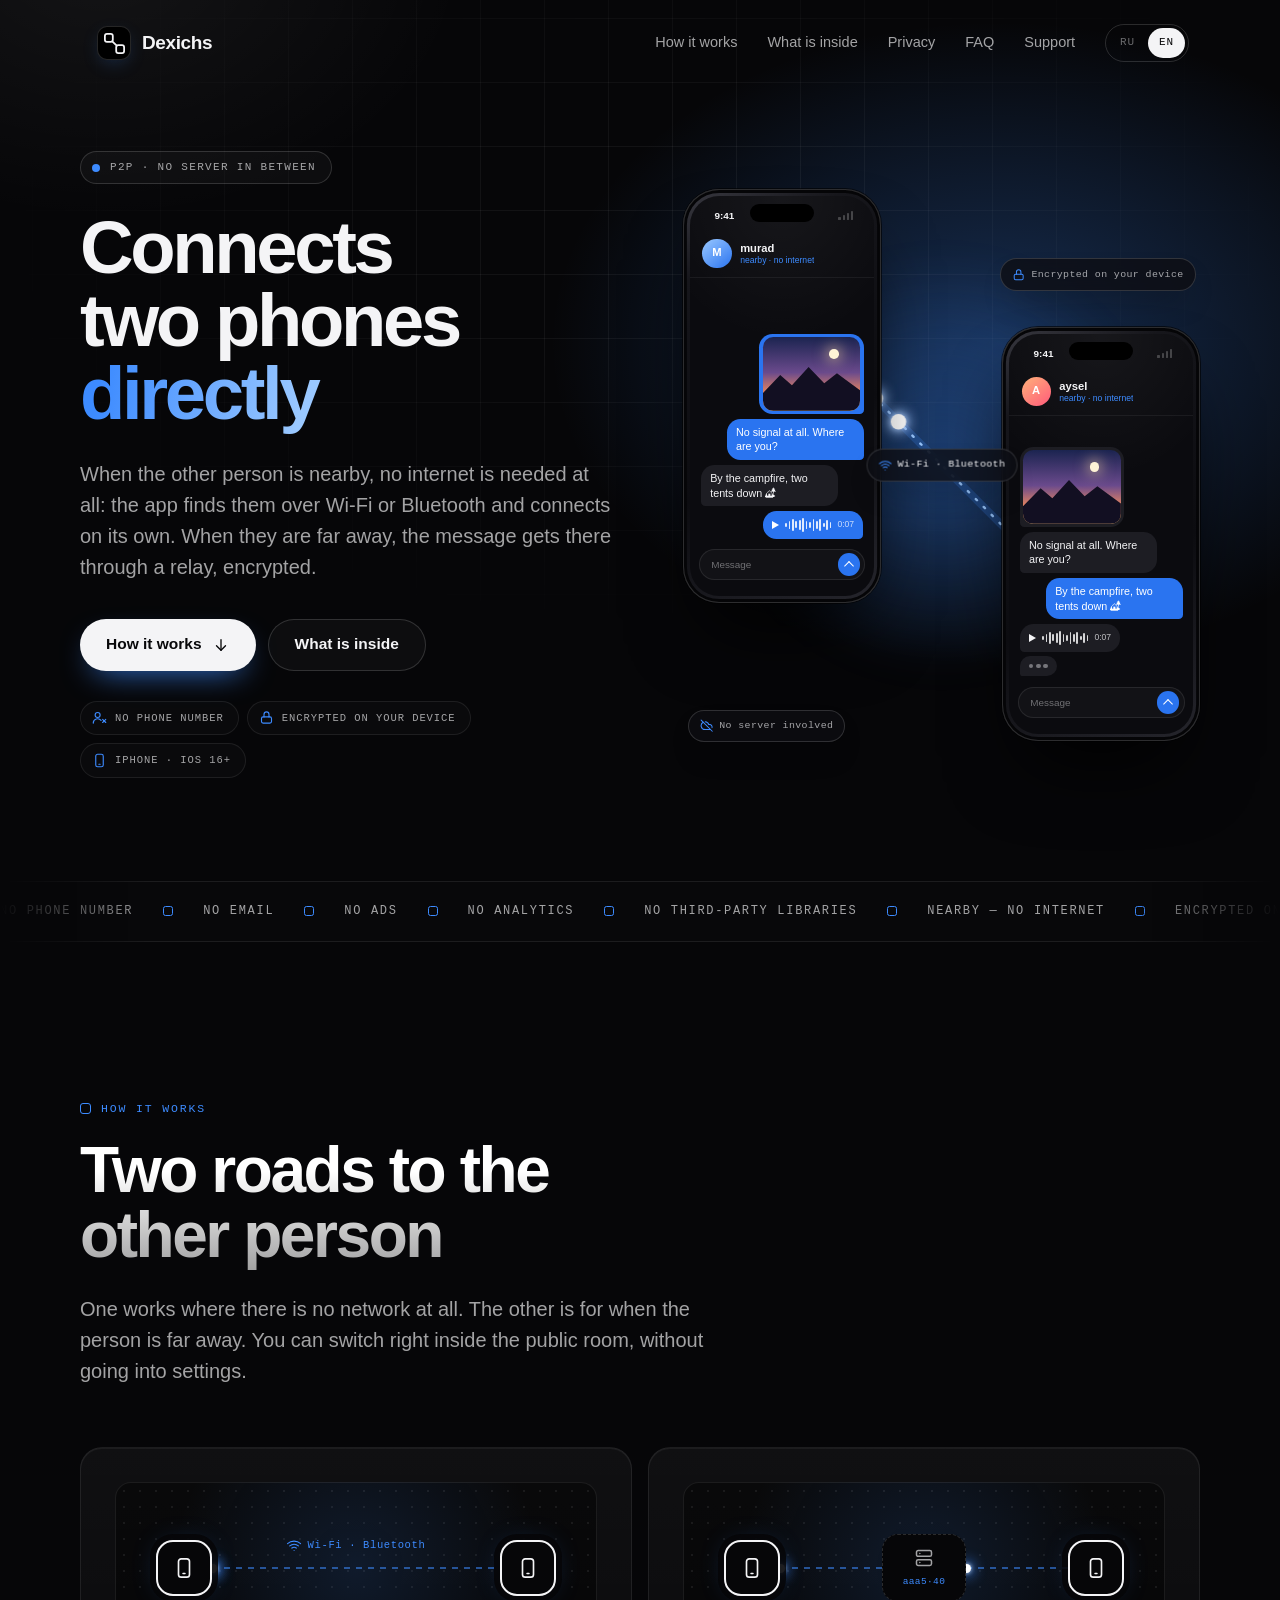
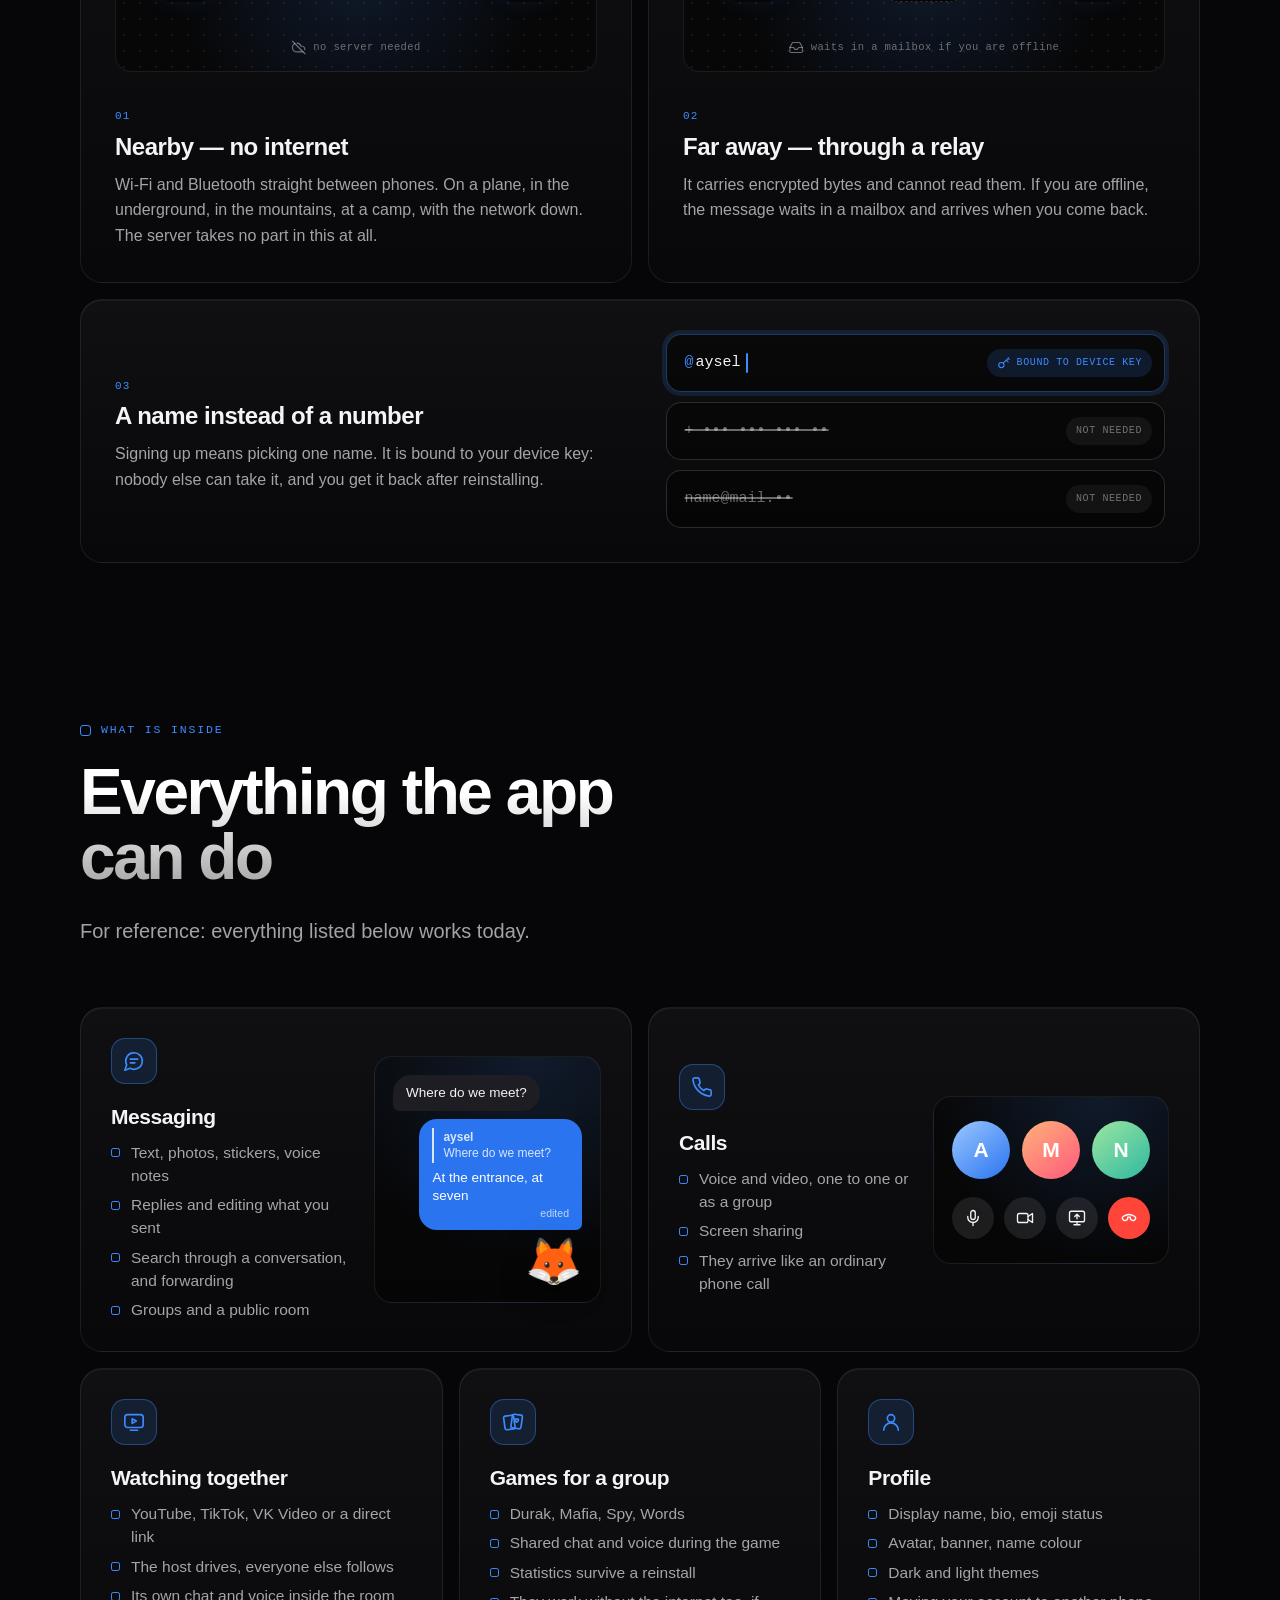
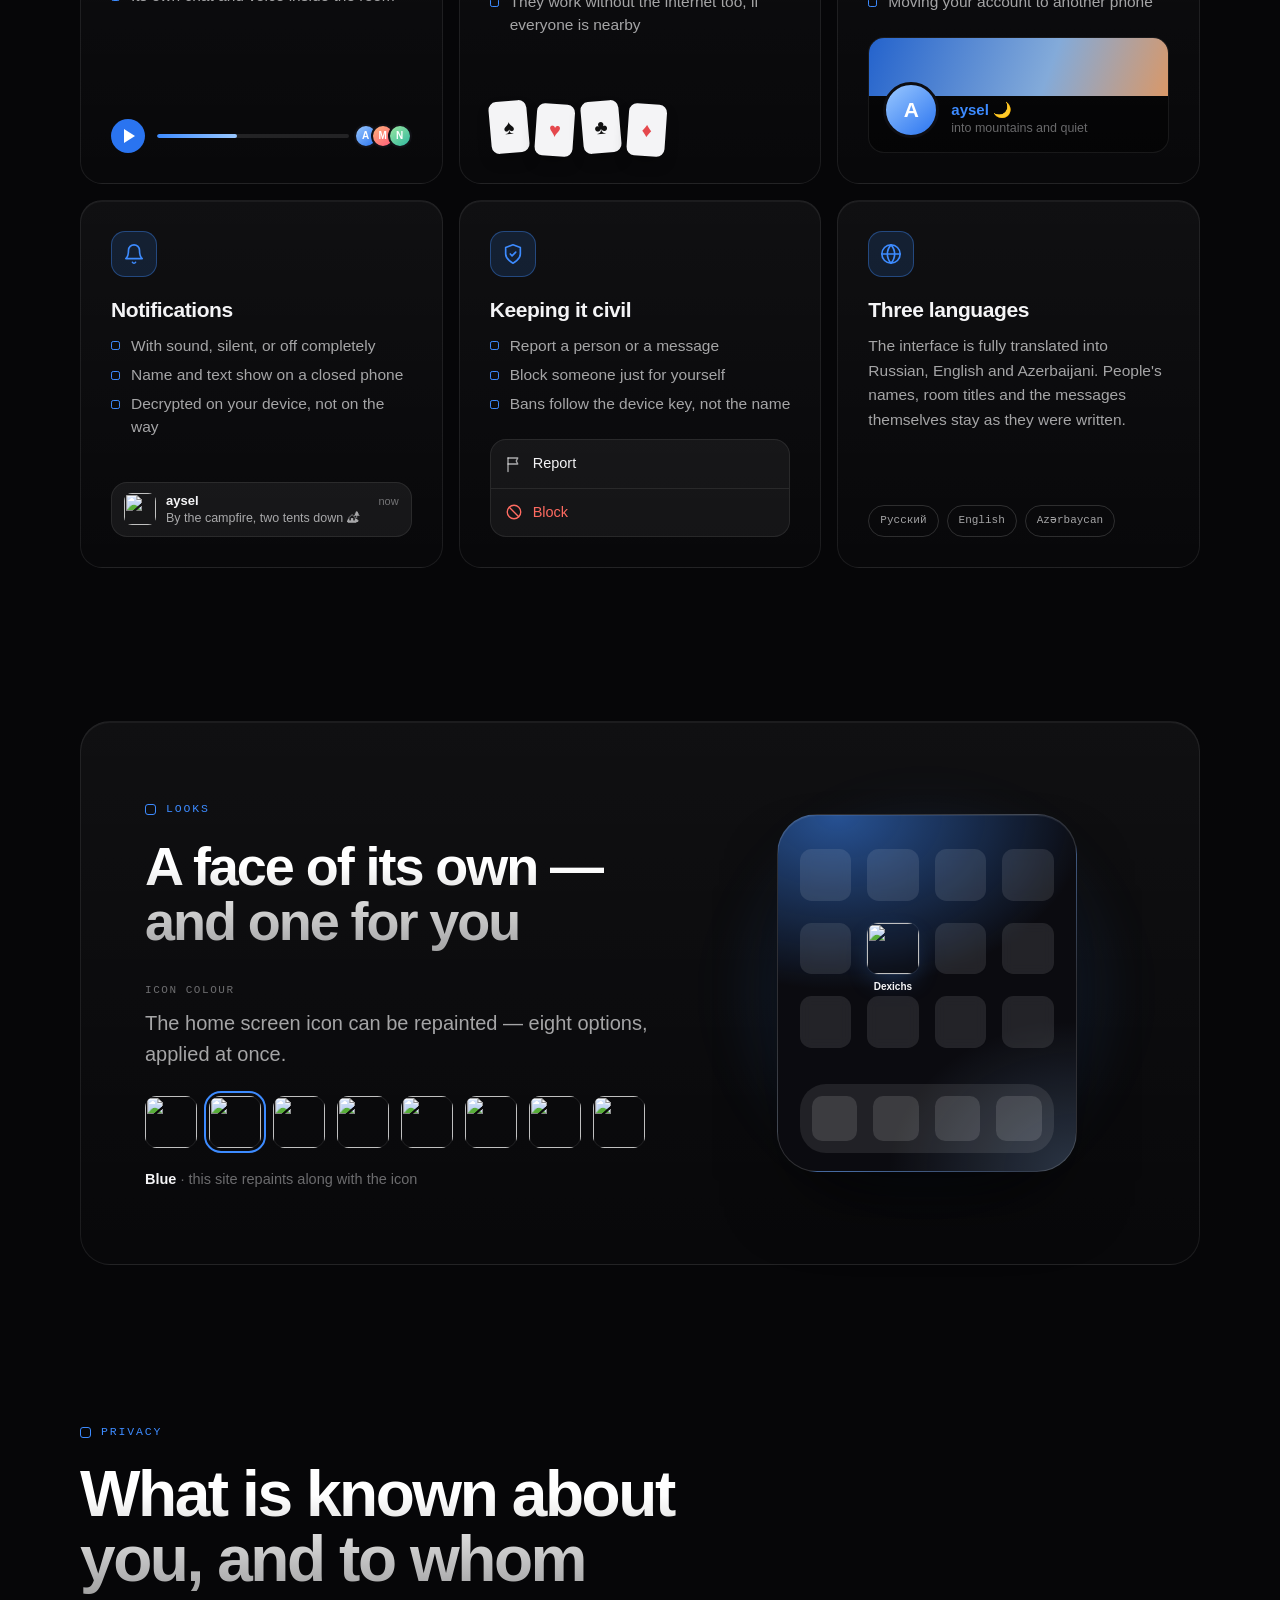
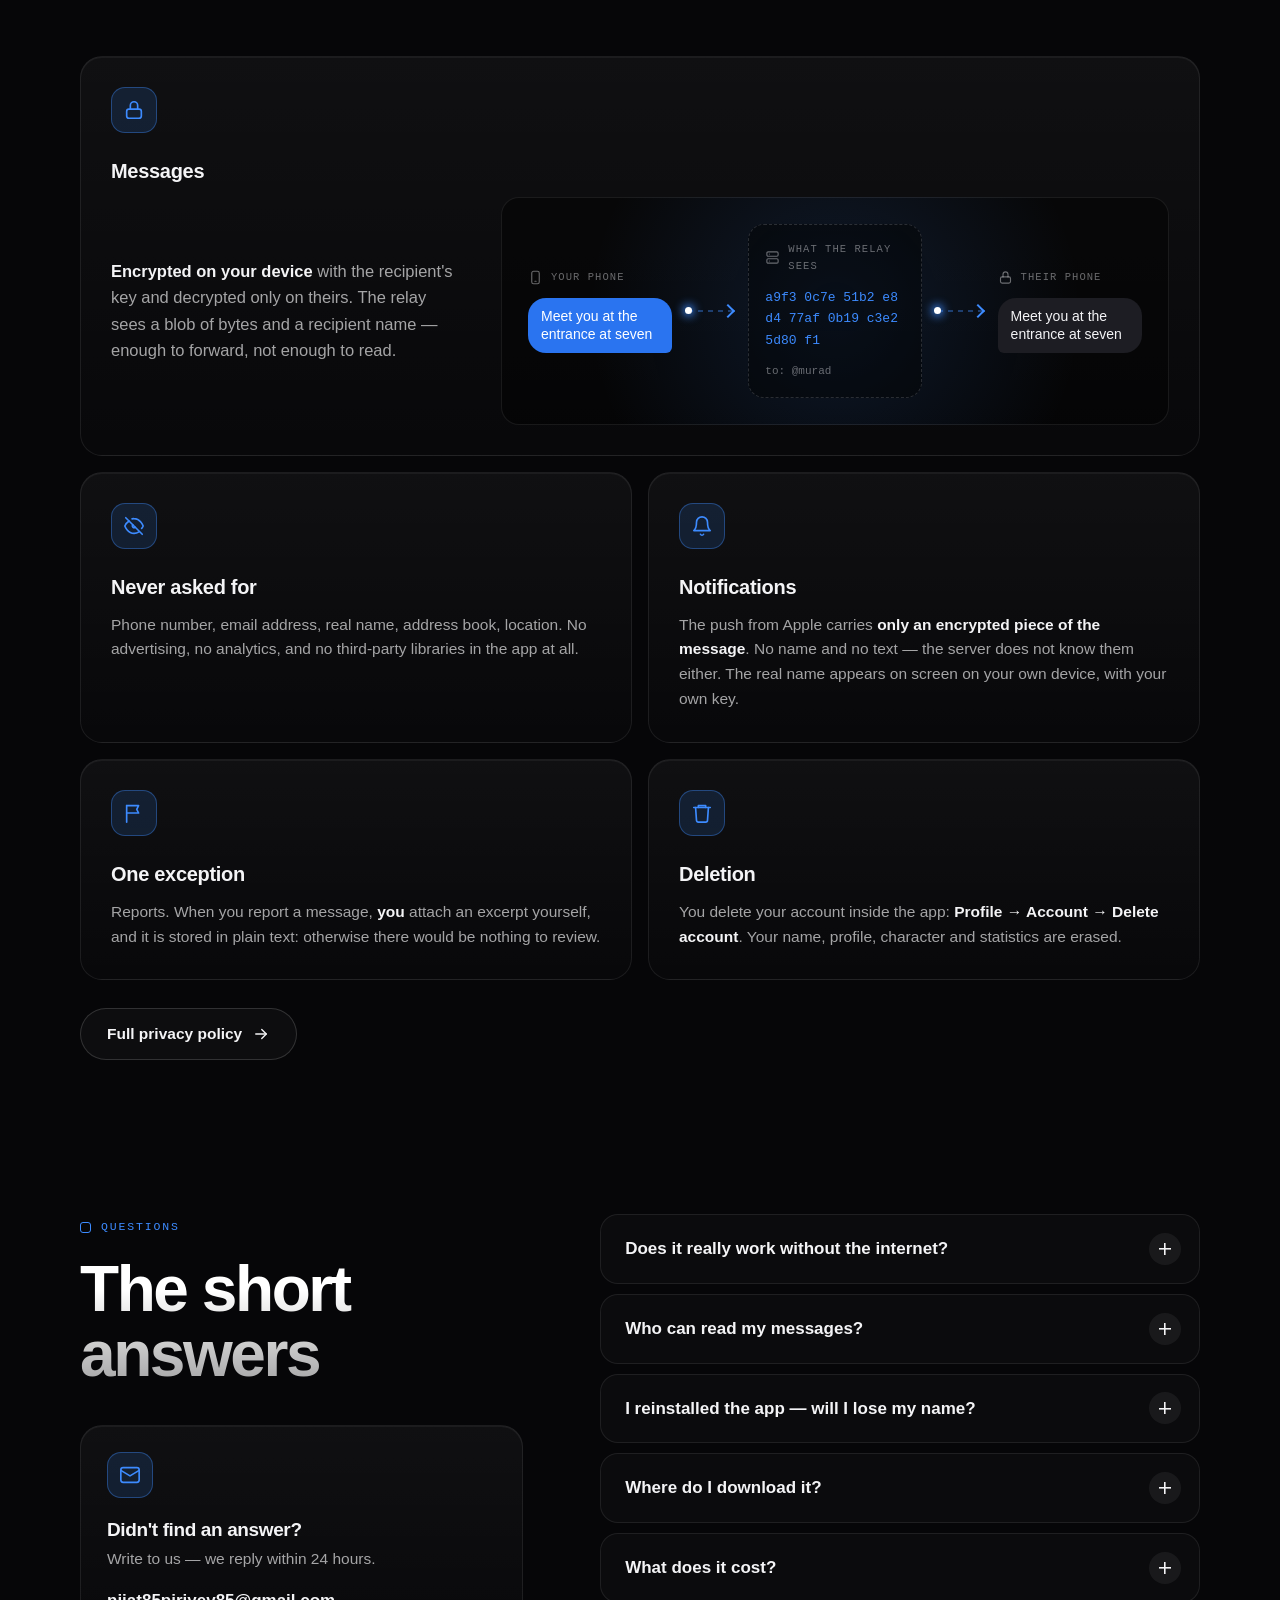
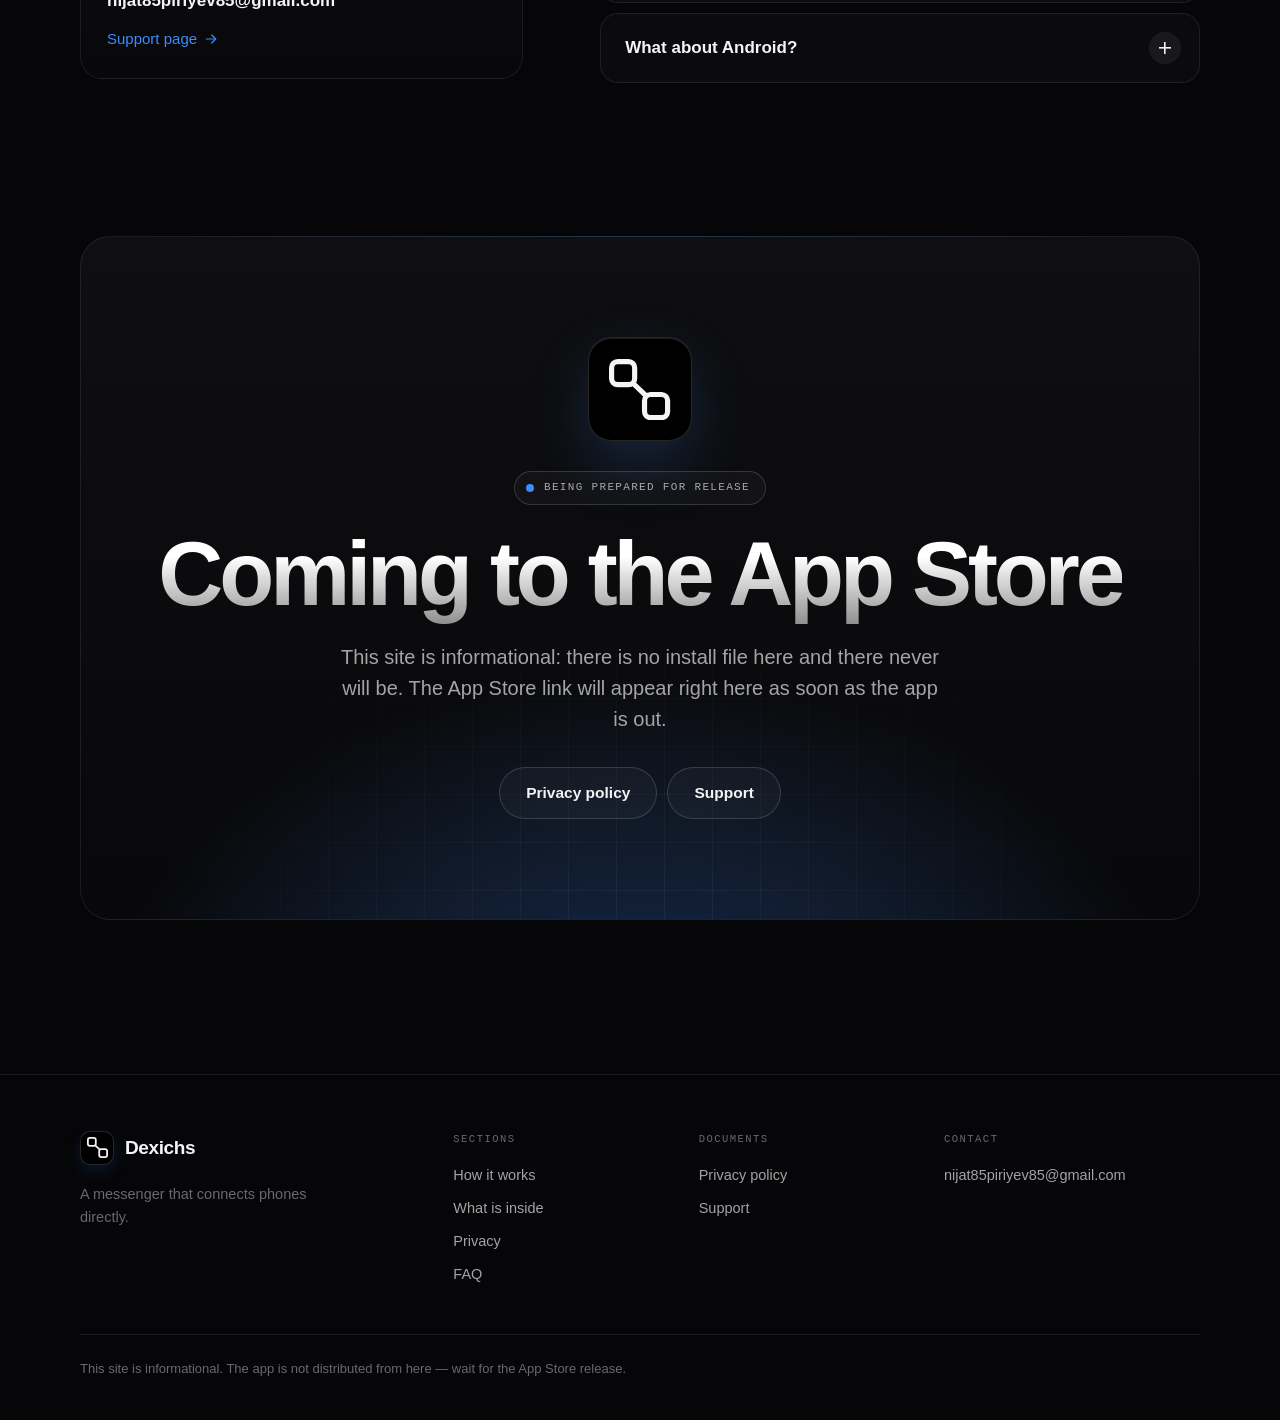
==== index.html @ 2e96bc51 "Новый дизайн сайта Главная собрана заново: сцена с двумя телефонами на прямой связи (стоят по той же" ====
<!DOCTYPE html>
<html lang="ru">
<head>
<meta charset="utf-8">
<meta name="viewport" content="width=device-width, initial-scale=1, viewport-fit=cover">
<title>Dexichs — мессенджер, который связывает телефоны напрямую</title>
<meta name="description" content="Dexichs находит собеседника рядом по Wi-Fi и Bluetooth и соединяется с ним без интернета. Переписка шифруется на устройстве. Ни номера телефона, ни почты.">
<meta name="theme-color" content="#060608">
<meta name="color-scheme" content="dark">
<meta name="google-site-verification" content="8EN-TZUp0n8-IN4tslo_CdfUFhrkejA2eB2_Vl_a-yc">

<link rel="canonical" href="https://dexichs.is-a.dev/">

<!-- Знак сайта: Google берёт отсюда картинку рядом с результатом поиска.
     Размеры кратны 48 — так он их принимает. -->
<link rel="icon" href="/assets/icons/favicon-48.png" sizes="48x48" type="image/png">
<link rel="icon" href="/assets/icons/dexichs-96.png" sizes="96x96" type="image/png">
<link rel="icon" href="/assets/icons/dexichs-192.png" sizes="192x192" type="image/png">
<link rel="apple-touch-icon" href="/assets/icons/dexichs-180.png">

<meta property="og:type" content="website">
<meta property="og:url" content="https://dexichs.is-a.dev/">
<meta property="og:site_name" content="Dexichs">
<meta property="og:title" content="Dexichs">
<meta property="og:description" content="Мессенджер, который связывает телефоны напрямую. Рядом — вообще без интернета.">
<meta property="og:image" content="https://dexichs.is-a.dev/assets/icons/dexichs-512.png">
<meta name="twitter:card" content="summary">
<meta name="twitter:title" content="Dexichs">
<meta name="twitter:description" content="Мессенджер, который связывает телефоны напрямую. Рядом — вообще без интернета.">
<meta name="twitter:image" content="https://dexichs.is-a.dev/assets/icons/dexichs-512.png">

<script type="application/ld+json">
{
  "@context": "https://schema.org",
  "@graph": [
    {
      "@type": "WebSite",
      "@id": "https://dexichs.is-a.dev/#website",
      "url": "https://dexichs.is-a.dev/",
      "name": "Dexichs",
      "inLanguage": "ru",
      "description": "Мессенджер, который связывает телефоны напрямую. Рядом — вообще без интернета.",
      "publisher": { "@id": "https://dexichs.is-a.dev/#org" }
    },
    {
      "@type": "Organization",
      "@id": "https://dexichs.is-a.dev/#org",
      "name": "Dexichs",
      "url": "https://dexichs.is-a.dev/",
      "logo": {
        "@type": "ImageObject",
        "url": "https://dexichs.is-a.dev/assets/icons/dexichs-512.png",
        "width": 512,
        "height": 512
      }
    },
    {
      "@type": "SoftwareApplication",
      "name": "Dexichs",
      "url": "https://dexichs.is-a.dev/",
      "applicationCategory": "CommunicationApplication",
      "operatingSystem": "iOS",
      "image": "https://dexichs.is-a.dev/assets/icons/dexichs-512.png",
      "description": "Dexichs находит собеседника рядом по Wi-Fi и Bluetooth и соединяется с ним без интернета. Переписка шифруется на устройстве. Ни номера телефона, ни почты.",
      "offers": { "@type": "Offer", "price": "0", "priceCurrency": "USD" }
    }
  ]
}
</script>

<!-- До первой отрисовки: помечаем, что скрипты есть (иначе разделы, которые
     появляются при прокрутке, остались бы невидимыми без JS), и сразу берём
     выбранный посетителем цвет — чтобы страница не мигнула синим. -->
<script>
  document.documentElement.classList.add("js");
  try {
    var t = localStorage.getItem("dexichs-tint");
    if (t) document.documentElement.setAttribute("data-tint", t);
  } catch (e) {}
</script>

<link rel="preload" href="assets/fonts/golostext-cyrillic.woff2" as="font" type="font/woff2" crossorigin>
<link rel="stylesheet" href="styles.css">
</head>
<body>

<a class="skip" href="#main" data-i18n="skip">К содержанию</a>

<!-- Знак и значки — один раз здесь, дальше подставляются ссылкой.
     Знак: две одинаковые фигуры и прямая между ними — ровно то, что делает
     приложение, и ровно то, что нарисовано на иконке. -->
<svg width="0" height="0" style="position:absolute" aria-hidden="true">
  <defs>
    <g id="mark">
      <rect x="118" y="112" width="196" height="196" rx="52"
            fill="none" stroke="currentColor" stroke-width="44"/>
      <rect x="398" y="392" width="196" height="196" rx="52"
            fill="none" stroke="currentColor" stroke-width="44"/>
      <line x1="300" y1="296" x2="412" y2="404"
            stroke="currentColor" stroke-width="44" stroke-linecap="round"/>
    </g>
  </defs>
  <symbol id="i-chat" viewBox="0 0 24 24"><path d="M7.9 20A9 9 0 1 0 4 16.1L2 22Z"/><path d="M8 10h8M8 14h5"/></symbol>
  <symbol id="i-call" viewBox="0 0 24 24"><path d="M22 16.9v3a2 2 0 0 1-2.2 2 19.8 19.8 0 0 1-8.6-3.1 19.5 19.5 0 0 1-6-6A19.8 19.8 0 0 1 2.1 4.2 2 2 0 0 1 4.1 2h3a2 2 0 0 1 2 1.7c.1 1 .4 1.9.7 2.8a2 2 0 0 1-.5 2.1L8.1 9.9a16 16 0 0 0 6 6l1.3-1.3a2 2 0 0 1 2.1-.4c.9.3 1.8.6 2.8.7a2 2 0 0 1 1.7 2z"/></symbol>
  <symbol id="i-play" viewBox="0 0 24 24"><rect x="2" y="4" width="20" height="14" rx="3"/><path d="M10 8.5v5l4.5-2.5z"/><path d="M8 21h8"/></symbol>
  <symbol id="i-cards" viewBox="0 0 24 24"><rect x="2.5" y="5" width="11" height="15" rx="2" transform="rotate(-8 8 12.5)"/><rect x="10.5" y="4" width="11" height="15" rx="2" transform="rotate(8 16 11.5)"/><path d="M16 9.2c-.8-.9-2.2-.3-2 .8.2 1 2 2.3 2 2.3s1.8-1.3 2-2.3c.2-1.1-1.2-1.7-2-.8z"/></symbol>
  <symbol id="i-user" viewBox="0 0 24 24"><circle cx="12" cy="8" r="4"/><path d="M4 21a8 8 0 0 1 16 0"/></symbol>
  <symbol id="i-bell" viewBox="0 0 24 24"><path d="M6 8a6 6 0 0 1 12 0c0 7 3 9 3 9H3s3-2 3-9"/><path d="M10.3 21a1.9 1.9 0 0 0 3.4 0"/></symbol>
  <symbol id="i-shield" viewBox="0 0 24 24"><path d="M12 22s8-4 8-10V5l-8-3-8 3v7c0 6 8 10 8 10z"/><path d="m9 12 2 2 4-4"/></symbol>
  <symbol id="i-globe" viewBox="0 0 24 24"><circle cx="12" cy="12" r="10"/><path d="M2 12h20"/><path d="M12 2a15.3 15.3 0 0 1 4 10 15.3 15.3 0 0 1-4 10 15.3 15.3 0 0 1-4-10 15.3 15.3 0 0 1 4-10z"/></symbol>
  <symbol id="i-lock" viewBox="0 0 24 24"><rect x="4" y="11" width="16" height="10" rx="2.5"/><path d="M8 11V7a4 4 0 0 1 8 0v4"/></symbol>
  <symbol id="i-eye-off" viewBox="0 0 24 24"><path d="m3 3 18 18"/><path d="M10.6 10.6a2 2 0 0 0 2.8 2.8"/><path d="M9.9 4.2A9 9 0 0 1 12 4c7 0 10 8 10 8a13 13 0 0 1-1.7 2.7"/><path d="M6.6 6.6A13.5 13.5 0 0 0 2 12s3 8 10 8a9.7 9.7 0 0 0 5.4-1.6"/></symbol>
  <symbol id="i-flag" viewBox="0 0 24 24"><path d="M4 22V4"/><path d="M4 4h13l-2 4 2 4H4"/></symbol>
  <symbol id="i-trash" viewBox="0 0 24 24"><path d="M3 6h18"/><path d="M8 6V4h8v2"/><path d="m19 6-1 14a2 2 0 0 1-2 2H8a2 2 0 0 1-2-2L5 6"/></symbol>
  <symbol id="i-wifi" viewBox="0 0 24 24"><path d="M5 12.6a11 11 0 0 1 14 0"/><path d="M1.5 9a16 16 0 0 1 21 0"/><path d="M8.5 16.1a6 6 0 0 1 7 0"/><path d="M12 20h.01"/></symbol>
  <symbol id="i-server" viewBox="0 0 24 24"><rect x="3" y="3" width="18" height="7" rx="2"/><rect x="3" y="14" width="18" height="7" rx="2"/><path d="M7 6.5h.01M7 17.5h.01"/></symbol>
  <symbol id="i-cloud-off" viewBox="0 0 24 24"><path d="m2 2 20 20"/><path d="M5.8 5.8A7 7 0 0 0 9 19h8.5c.4 0 .8 0 1.2-.1"/><path d="M21.6 15.6A4.5 4.5 0 0 0 17.5 10h-1.8A7 7 0 0 0 9.4 5"/></symbol>
  <symbol id="i-key" viewBox="0 0 24 24"><circle cx="7.5" cy="15.5" r="4.5"/><path d="m10.7 12.3 9.3-9.3"/><path d="m16 7 3 3"/><path d="m19 4 2 2"/></symbol>
  <symbol id="i-mail" viewBox="0 0 24 24"><rect x="2" y="4" width="20" height="16" rx="2.5"/><path d="m22 7-10 6L2 7"/></symbol>
  <symbol id="i-phone" viewBox="0 0 24 24"><rect x="6" y="2" width="12" height="20" rx="3"/><path d="M11 18h2"/></symbol>
  <symbol id="i-inbox" viewBox="0 0 24 24"><path d="M22 12h-6l-2 3h-4l-2-3H2"/><path d="M5.5 5.1 2 12v6a2 2 0 0 0 2 2h16a2 2 0 0 0 2-2v-6l-3.5-6.9A2 2 0 0 0 16.8 4H7.2a2 2 0 0 0-1.7 1.1z"/></symbol>
  <symbol id="i-arrow-right" viewBox="0 0 24 24"><path d="M5 12h14"/><path d="m13 6 6 6-6 6"/></symbol>
  <symbol id="i-arrow-down" viewBox="0 0 24 24"><path d="M12 5v14"/><path d="m6 13 6 6 6-6"/></symbol>
  <symbol id="i-mic" viewBox="0 0 24 24"><rect x="9" y="2" width="6" height="12" rx="3"/><path d="M19 10v1a7 7 0 0 1-14 0v-1"/><path d="M12 18v4"/></symbol>
  <symbol id="i-video" viewBox="0 0 24 24"><rect x="2" y="6" width="14" height="12" rx="2.5"/><path d="m16 10 6-4v12l-6-4"/></symbol>
  <symbol id="i-screen" viewBox="0 0 24 24"><rect x="2" y="3" width="20" height="14" rx="2.5"/><path d="M8 21h8M12 17v4"/><path d="m9 10 3-3 3 3M12 7v6"/></symbol>
  <symbol id="i-hangup" viewBox="0 0 24 24"><path d="M3.7 13.6a2 2 0 0 1-.5-2.1c.3-.8.8-1.4 1.5-1.9a13.5 13.5 0 0 1 14.6 0c.7.5 1.2 1.1 1.5 1.9a2 2 0 0 1-.5 2.1l-1.3 1.3a2 2 0 0 1-2.3.4l-1.8-.9a2 2 0 0 1-1.1-1.8V11a11 11 0 0 0-3.6 0v1.6a2 2 0 0 1-1.1 1.8l-1.8.9a2 2 0 0 1-2.3-.4z"/></symbol>
  <symbol id="i-block" viewBox="0 0 24 24"><circle cx="12" cy="12" r="9"/><path d="m5.7 5.7 12.6 12.6"/></symbol>
  <symbol id="i-user-x" viewBox="0 0 24 24"><circle cx="9" cy="8" r="4"/><path d="M2 21a7 7 0 0 1 12.5-4.3"/><path d="m17 15 5 5M22 15l-5 5"/></symbol>
</svg>

<header class="top" id="top">
  <div class="wrap">
    <div class="top__bar">
      <a class="brand" href="#top">
        <span class="brand__tile"><svg viewBox="96 90 520 520" aria-hidden="true"><use href="#mark"/></svg></span>
        <span>Dexichs</span>
      </a>
      <nav class="nav" id="nav" aria-label="Разделы" data-i18n-aria="navLabel">
        <a href="#how" data-i18n="navHow">Как работает</a>
        <a href="#inside" data-i18n="navInside">Что внутри</a>
        <a href="#privacy" data-i18n="navPrivacy">Приватность</a>
        <a href="#faq" data-i18n="navFaq">Вопросы</a>
        <a href="support.html" data-i18n="navSupport">Поддержка</a>
      </nav>
      <div class="top__end">
        <div class="lang" role="group" aria-label="Язык / Language">
          <button type="button" data-lang="ru" aria-pressed="true">RU</button>
          <button type="button" data-lang="en" aria-pressed="false">EN</button>
        </div>
        <button class="burger" type="button" aria-expanded="false" aria-controls="nav"
                aria-label="Меню" data-i18n-aria="menu"><span></span><span></span></button>
      </div>
      <div class="progress" aria-hidden="true"></div>
    </div>
  </div>
</header>

<main id="main">

  <!-- ===== Первый экран ===== -->
  <section class="hero">
    <div class="hero__bg" aria-hidden="true"></div>
    <div class="wrap hero__grid">
      <div class="hero__copy">
        <p class="pill"><span class="pill__dot"></span><span data-i18n="heroEyebrow">P2P · без сервера посередине</span></p>
        <h1 class="hero__title" data-i18n-html="heroTitle"><span class="line"><span>Связывает</span></span><span class="line"><span>два телефона</span></span><span class="line"><span><em>напрямую</em></span></span></h1>
        <p class="lede hero__lede" data-i18n="heroLede">Если собеседник рядом, интернет не нужен вовсе: приложение находит его по Wi-Fi или Bluetooth и соединяется само. Если далеко — сообщение доходит через ретранслятор, зашифрованным.</p>
        <div class="hero__actions">
          <a class="btn btn--primary" href="#how"><span data-i18n="ctaHow">Как это работает</span><svg class="ico" aria-hidden="true"><use href="#i-arrow-down"/></svg></a>
          <a class="btn btn--ghost" href="#inside"><span data-i18n="ctaInside">Что внутри</span></a>
        </div>
        <ul class="hero__chips">
          <li class="chip"><svg class="ico" aria-hidden="true"><use href="#i-user-x"/></svg><span data-i18n="chip1">Без номера телефона</span></li>
          <li class="chip"><svg class="ico" aria-hidden="true"><use href="#i-lock"/></svg><span data-i18n="chip2">Шифруется на устройстве</span></li>
          <li class="chip"><svg class="ico" aria-hidden="true"><use href="#i-phone"/></svg><span data-i18n="chip3">iPhone · iOS 16+</span></li>
        </ul>
      </div>

      <!-- Сцена: два телефона стоят так же, как фигуры на иконке, — по
           диагонали, и связаны той же прямой. Переписка — иллюстрация того,
           что приложение делает, а не снимок экрана. -->
      <div class="hero__art" aria-hidden="true">
        <div class="scene">
          <div class="scene__glow"></div>
          <svg class="scene__link" viewBox="0 0 60 64">
            <line x1="22" y1="24" x2="38" y2="40" class="scene__beam"/>
            <line x1="22" y1="24" x2="38" y2="40" class="scene__dash"/>
            <circle r="0.9" class="scene__packet">
              <animateMotion dur="1.8s" repeatCount="indefinite" path="M22,24 L38,40"
                             calcMode="spline" keyPoints="0;1" keyTimes="0;1" keySplines="0.65 0 0.35 1"/>
            </circle>
            <circle r="0.9" class="scene__packet">
              <animateMotion dur="1.8s" begin="0.9s" repeatCount="indefinite" path="M38,40 L22,24"
                             calcMode="spline" keyPoints="0;1" keyTimes="0;1" keySplines="0.65 0 0.35 1"/>
            </circle>
          </svg>

          <div class="phone phone--a">
            <div class="phone__screen">
              <div class="phone__status"><b>9:41</b><span class="bars"><i></i><i></i><i></i><i></i></span></div>
              <div class="chat__head">
                <span class="ava">M</span>
                <span class="chat__who"><b>murad</b><small data-i18n="sceneNearby">рядом · без интернета</small></span>
              </div>
              <div class="chat__body">
                <div class="msg msg--out msg--photo"><span class="photo"></span></div>
                <div class="msg msg--out" data-i18n="m1">Сети нет вообще. Ты где?</div>
                <div class="msg msg--in pop" style="--t:1.5s" data-i18n="m2">У костра, через две палатки 🏕</div>
                <div class="msg msg--out msg--voice pop" style="--t:2.9s">
                  <i class="voice__play"></i>
                  <span class="wave"><i style="--h:.35"></i><i style="--h:.6"></i><i style="--h:.9"></i><i style="--h:.5"></i><i style="--h:.75"></i><i style="--h:1"></i><i style="--h:.6"></i><i style="--h:.4"></i><i style="--h:.8"></i><i style="--h:.55"></i><i style="--h:.9"></i><i style="--h:.35"></i><i style="--h:.65"></i><i style="--h:.45"></i></span>
                  <small>0:07</small>
                </div>
              </div>
              <div class="chat__input"><span data-i18n="composer">Сообщение</span><i></i></div>
            </div>
          </div>

          <div class="phone phone--b">
            <div class="phone__screen">
              <div class="phone__status"><b>9:41</b><span class="bars"><i></i><i></i><i></i><i></i></span></div>
              <div class="chat__head">
                <span class="ava ava--b">A</span>
                <span class="chat__who"><b>aysel</b><small data-i18n="sceneNearby">рядом · без интернета</small></span>
              </div>
              <div class="chat__body">
                <div class="msg msg--in msg--photo"><span class="photo"></span></div>
                <div class="msg msg--in" data-i18n="m1">Сети нет вообще. Ты где?</div>
                <div class="msg msg--out pop" style="--t:0.9s" data-i18n="m2">У костра, через две палатки 🏕</div>
                <div class="msg msg--in msg--voice pop" style="--t:3.5s">
                  <i class="voice__play"></i>
                  <span class="wave"><i style="--h:.35"></i><i style="--h:.6"></i><i style="--h:.9"></i><i style="--h:.5"></i><i style="--h:.75"></i><i style="--h:1"></i><i style="--h:.6"></i><i style="--h:.4"></i><i style="--h:.8"></i><i style="--h:.55"></i><i style="--h:.9"></i><i style="--h:.35"></i><i style="--h:.65"></i><i style="--h:.45"></i></span>
                  <small>0:07</small>
                </div>
                <div class="typing pop" style="--t:4.3s"><i></i><i></i><i></i></div>
              </div>
              <div class="chat__input"><span data-i18n="composer">Сообщение</span><i></i></div>
            </div>
          </div>

          <div class="scene__badge"><svg class="ico"><use href="#i-wifi"/></svg><span data-i18n="sceneLink">Wi-Fi · Bluetooth</span></div>
          <div class="float float--1"><svg class="ico"><use href="#i-cloud-off"/></svg><span data-i18n="sceneNoServer">Сервер не участвует</span></div>
          <div class="float float--2"><svg class="ico"><use href="#i-lock"/></svg><span data-i18n="chip2">Шифруется на устройстве</span></div>
        </div>
      </div>
    </div>
  </section>

  <!-- ===== Бегущая строка: только то, что и так сказано ниже ===== -->
  <div class="ticker">
    <div class="ticker__track">
      <ul class="ticker__list">
        <li data-i18n="mq1">Без номера телефона</li>
        <li data-i18n="mq2">Без почты</li>
        <li data-i18n="mq3">Без рекламы</li>
        <li data-i18n="mq4">Без аналитики</li>
        <li data-i18n="mq5">Без сторонних библиотек</li>
        <li data-i18n="mq6">Рядом — без интернета</li>
        <li data-i18n="mq7">Шифруется на устройстве</li>
        <li data-i18n="mq8">Общаться — бесплатно</li>
      </ul>
      <ul class="ticker__list" aria-hidden="true">
        <li data-i18n="mq1">Без номера телефона</li>
        <li data-i18n="mq2">Без почты</li>
        <li data-i18n="mq3">Без рекламы</li>
        <li data-i18n="mq4">Без аналитики</li>
        <li data-i18n="mq5">Без сторонних библиотек</li>
        <li data-i18n="mq6">Рядом — без интернета</li>
        <li data-i18n="mq7">Шифруется на устройстве</li>
        <li data-i18n="mq8">Общаться — бесплатно</li>
      </ul>
    </div>
  </div>

  <!-- ===== Как работает ===== -->
  <section class="section wrap" id="how">
    <header class="section__head">
      <p class="eyebrow" data-reveal data-i18n="howEyebrow">Как работает</p>
      <h2 class="section__title" data-reveal data-i18n="howTitle">Две дороги до собеседника</h2>
      <p class="lede" data-reveal data-i18n="howLede">Одна работает там, где нет сети вообще. Вторая — когда человек далеко. Переключить можно прямо в общей комнате, не заходя в настройки.</p>
    </header>

    <div class="roads">
      <article class="card road" data-reveal>
        <div class="road__viz road__viz--near">
          <span class="node"><svg class="ico"><use href="#i-phone"/></svg></span>
          <span class="wire">
            <span class="wire__line"></span>
            <span class="wire__dot"></span>
            <span class="wire__dot wire__dot--back"></span>
            <span class="wire__label"><svg class="ico"><use href="#i-wifi"/></svg><span data-i18n="sceneLink">Wi-Fi · Bluetooth</span></span>
          </span>
          <span class="node"><svg class="ico"><use href="#i-phone"/></svg></span>
          <span class="road__off"><svg class="ico"><use href="#i-cloud-off"/></svg><span data-i18n="dgNoServer">сервер не нужен</span></span>
        </div>
        <span class="road__num">01</span>
        <h3 data-i18n="p1t">Рядом — без интернета</h3>
        <p data-i18n="p1d">Wi-Fi и Bluetooth напрямую между телефонами. В самолёте, в метро, в горах, в лагере, при отключённой сети. Сервер в этом случае не участвует вовсе.</p>
      </article>

      <article class="card road" data-reveal>
        <div class="road__viz road__viz--far">
          <span class="node"><svg class="ico"><use href="#i-phone"/></svg></span>
          <span class="wire wire--short"><span class="wire__line"></span><span class="wire__dot"></span></span>
          <span class="relay">
            <svg class="ico"><use href="#i-server"/></svg>
            <span class="relay__bytes" data-scramble="6">8f3a·c1</span>
          </span>
          <span class="wire wire--short"><span class="wire__line"></span><span class="wire__dot wire__dot--late"></span></span>
          <span class="node"><svg class="ico"><use href="#i-phone"/></svg></span>
          <span class="road__off"><svg class="ico"><use href="#i-inbox"/></svg><span data-i18n="dgMailbox">ждёт в ящике, если вас нет в сети</span></span>
        </div>
        <span class="road__num">02</span>
        <h3 data-i18n="p2t">Далеко — через ретранслятор</h3>
        <p data-i18n="p2d">Он возит зашифрованные байты и не может их прочитать. Если вас нет в сети, сообщение ждёт в почтовом ящике и приходит, когда вы вернётесь.</p>
      </article>

      <article class="card road road--wide" data-reveal>
        <div class="road__text">
          <span class="road__num">03</span>
          <h3 data-i18n="p3t">Имя вместо номера</h3>
          <p data-i18n="p3d">Регистрация — это одно имя, которое вы придумываете сами. Оно закреплено за ключом вашего устройства: занять его чужому нельзя, а вы вернёте его после переустановки.</p>
        </div>
        <div class="handle">
          <div class="field field--yes">
            <span class="field__at">@</span><span class="field__typed">aysel</span><span class="field__caret"></span>
            <span class="field__tag"><svg class="ico"><use href="#i-key"/></svg><span data-i18n="nameBound">за ключом устройства</span></span>
          </div>
          <div class="field field--no">
            <s>+ ••• ••• ••• ••</s>
            <span class="field__tag"><span data-i18n="nameNoPhone">не нужен</span></span>
          </div>
          <div class="field field--no">
            <s>name@mail.••</s>
            <span class="field__tag"><span data-i18n="nameNoPhone">не нужен</span></span>
          </div>
        </div>
      </article>
    </div>
  </section>

  <!-- ===== Что внутри ===== -->
  <section class="section wrap" id="inside">
    <header class="section__head">
      <p class="eyebrow" data-reveal data-i18n="insideEyebrow">Что внутри</p>
      <h2 class="section__title" data-reveal data-i18n="insideTitle">Всё, что есть в приложении</h2>
      <p class="lede" data-reveal data-i18n="insideLede">Ознакомительно: ниже перечислено то, что работает сегодня.</p>
    </header>

    <div class="bento">
      <article class="card feature feature--wide" data-reveal>
        <div class="feature__text">
          <span class="feature__icon"><svg class="ico"><use href="#i-chat"/></svg></span>
          <h3 data-i18n="f1t">Переписка</h3>
          <ul>
            <li data-i18n="f1a">Текст, фотографии, стикеры, голосовые</li>
            <li data-i18n="f1b">Ответы на сообщение и правка отправленного</li>
            <li data-i18n="f1c">Поиск по переписке и пересылка</li>
            <li data-i18n="f1d">Группы и общая комната</li>
          </ul>
        </div>
        <div class="mini-chat" aria-hidden="true">
          <div class="msg msg--in" data-i18n="vReplyQ">Где встречаемся?</div>
          <div class="msg msg--out msg--reply">
            <span class="quote"><b>aysel</b><span data-i18n="vReplyQ">Где встречаемся?</span></span>
            <span data-i18n="vReplyA">У входа, в семь</span>
            <small class="edited" data-i18n="vEdited">изменено</small>
          </div>
          <div class="sticker">🦊</div>
        </div>
      </article>

      <article class="card feature feature--wide" data-reveal>
        <div class="feature__text">
          <span class="feature__icon"><svg class="ico"><use href="#i-call"/></svg></span>
          <h3 data-i18n="f2t">Звонки</h3>
          <ul>
            <li data-i18n="f2a">Голос и видео, один на один и компанией</li>
            <li data-i18n="f2b">Демонстрация экрана</li>
            <li data-i18n="f2c">Приходят как обычный звонок телефона</li>
          </ul>
        </div>
        <div class="mini-call" aria-hidden="true">
          <div class="mini-call__people">
            <span class="ava ava--lg is-talking">A</span>
            <span class="ava ava--lg ava--b">M</span>
            <span class="ava ava--lg ava--c">N</span>
          </div>
          <div class="mini-call__bar">
            <span><svg class="ico"><use href="#i-mic"/></svg></span>
            <span><svg class="ico"><use href="#i-video"/></svg></span>
            <span><svg class="ico"><use href="#i-screen"/></svg></span>
            <span class="is-end"><svg class="ico"><use href="#i-hangup"/></svg></span>
          </div>
        </div>
      </article>

      <article class="card feature" data-reveal>
        <span class="feature__icon"><svg class="ico"><use href="#i-play"/></svg></span>
        <h3 data-i18n="f3t">Смотреть вместе</h3>
        <ul>
          <li data-i18n="f3a">YouTube, TikTok, VK Видео или прямая ссылка</li>
          <li data-i18n="f3b">Ведущий управляет, остальные подтягиваются</li>
          <li data-i18n="f3c">Свой чат и голос в комнате</li>
        </ul>
        <div class="mini-player" aria-hidden="true"><i class="mini-player__play"></i><span class="mini-player__bar"><span></span></span><span class="mini-player__who"><i>A</i><i>M</i><i>N</i></span></div>
      </article>

      <article class="card feature" data-reveal>
        <span class="feature__icon"><svg class="ico"><use href="#i-cards"/></svg></span>
        <h3 data-i18n="f4t">Игры для компании</h3>
        <ul>
          <li data-i18n="f4a">Дурак, Мафия, Шпион, Слова</li>
          <li data-i18n="f4b">Общий чат и голос прямо в партии</li>
          <li data-i18n="f4c">Статистика переживает переустановку</li>
          <li data-i18n="f4d">Работают и без интернета, если все рядом</li>
        </ul>
        <div class="suits" aria-hidden="true"><span>♠</span><span class="red">♥</span><span>♣</span><span class="red">♦</span></div>
      </article>

      <article class="card feature" data-reveal>
        <span class="feature__icon"><svg class="ico"><use href="#i-user"/></svg></span>
        <h3 data-i18n="f5t">Профиль</h3>
        <ul>
          <li data-i18n="f5a">Отображаемое имя, о себе, эмодзи-статус</li>
          <li data-i18n="f5b">Аватар, обложка, цвет ника</li>
          <li data-i18n="f5c">Тёмная и светлая темы</li>
          <li data-i18n="f5d">Перенос аккаунта на другой телефон</li>
        </ul>
        <div class="mini-profile" aria-hidden="true">
          <span class="mini-profile__cover"></span>
          <span class="ava ava--lg">A</span>
          <span class="mini-profile__who">
            <b>aysel <i>🌙</i></b>
            <small data-i18n="vBio">люблю горы и тишину</small>
          </span>
        </div>
      </article>

      <article class="card feature" data-reveal>
        <span class="feature__icon"><svg class="ico"><use href="#i-bell"/></svg></span>
        <h3 data-i18n="f6t">Уведомления</h3>
        <ul>
          <li data-i18n="f6a">Со звуком, беззвучно или выключены совсем</li>
          <li data-i18n="f6b">Имя и текст видны на закрытом телефоне</li>
          <li data-i18n="f6c">Расшифровываются у вас, а не по дороге</li>
        </ul>
        <div class="notif" aria-hidden="true">
          <img src="assets/icons/dexichs-64.png" alt="" width="30" height="30" loading="lazy" data-tint-icon="small">
          <span class="notif__text"><b>aysel</b><span data-i18n="m2">У костра, через две палатки 🏕</span></span>
          <small data-i18n="vNow">сейчас</small>
        </div>
      </article>

      <article class="card feature" data-reveal>
        <span class="feature__icon"><svg class="ico"><use href="#i-shield"/></svg></span>
        <h3 data-i18n="f7t">Порядок в сети</h3>
        <ul>
          <li data-i18n="f7a">Жалоба на человека или сообщение</li>
          <li data-i18n="f7b">Блокировка только для себя</li>
          <li data-i18n="f7c">Бан по ключу устройства, а не по имени</li>
        </ul>
        <div class="mini-sheet" aria-hidden="true">
          <span><svg class="ico"><use href="#i-flag"/></svg><span data-i18n="vReport">Пожаловаться</span></span>
          <span class="is-danger"><svg class="ico"><use href="#i-block"/></svg><span data-i18n="vBlock">Заблокировать</span></span>
        </div>
      </article>

      <article class="card feature" data-reveal>
        <span class="feature__icon"><svg class="ico"><use href="#i-globe"/></svg></span>
        <h3 data-i18n="f8t">Три языка</h3>
        <p data-i18n="f8d">Интерфейс переведён целиком на русский, английский и азербайджанский. Имена людей, названия комнат и сами сообщения остаются как их написали.</p>
        <div class="langs" aria-hidden="true"><span>Русский</span><span>English</span><span>Azərbaycan</span></div>
      </article>
    </div>
  </section>

  <!-- ===== Оформление: цвет иконки перекрашивает и сайт ===== -->
  <section class="section wrap" id="look">
    <div class="look card" data-reveal>
      <div class="look__text">
        <p class="eyebrow" data-i18n="lookEyebrow">Оформление</p>
        <h2 class="section__title" data-i18n-html="lookTitle">Своё лицо у приложения<br>и у вас</h2>
        <p class="look__label" data-i18n="tintEyebrow">Цвет иконки</p>
        <p class="lede" data-i18n="tintLede">Иконку на экране «Домой» можно перекрасить — восемь вариантов, меняется сразу.</p>

        <div class="tints" role="radiogroup" aria-label="Цвет иконки" data-i18n-aria="tintEyebrow">
          <button type="button" role="radio" aria-checked="false" data-tint="black"  data-src="assets/icons/dexichs-180.png"><img src="assets/icons/dexichs-64.png" alt="" width="48" height="48" loading="lazy"><span class="sr" data-i18n="tBlack">Чёрный</span></button>
          <button type="button" role="radio" aria-checked="true"  data-tint="blue"   data-src="assets/icons/tint-blue.png"><img src="assets/icons/tint-blue.png" alt="" width="48" height="48" loading="lazy"><span class="sr" data-i18n="tBlue">Синий</span></button>
          <button type="button" role="radio" aria-checked="false" data-tint="aqua"   data-src="assets/icons/tint-aqua.png"><img src="assets/icons/tint-aqua.png" alt="" width="48" height="48" loading="lazy"><span class="sr" data-i18n="tAqua">Бирюзовый</span></button>
          <button type="button" role="radio" aria-checked="false" data-tint="green"  data-src="assets/icons/tint-green.png"><img src="assets/icons/tint-green.png" alt="" width="48" height="48" loading="lazy"><span class="sr" data-i18n="tGreen">Зелёный</span></button>
          <button type="button" role="radio" aria-checked="false" data-tint="yellow" data-src="assets/icons/tint-yellow.png"><img src="assets/icons/tint-yellow.png" alt="" width="48" height="48" loading="lazy"><span class="sr" data-i18n="tYellow">Жёлтый</span></button>
          <button type="button" role="radio" aria-checked="false" data-tint="red"    data-src="assets/icons/tint-red.png"><img src="assets/icons/tint-red.png" alt="" width="48" height="48" loading="lazy"><span class="sr" data-i18n="tRed">Красный</span></button>
          <button type="button" role="radio" aria-checked="false" data-tint="purple" data-src="assets/icons/tint-purple.png"><img src="assets/icons/tint-purple.png" alt="" width="48" height="48" loading="lazy"><span class="sr" data-i18n="tPurple">Пурпурный</span></button>
          <button type="button" role="radio" aria-checked="false" data-tint="grey"   data-src="assets/icons/tint-grey.png"><img src="assets/icons/tint-grey.png" alt="" width="48" height="48" loading="lazy"><span class="sr" data-i18n="tGrey">Серый</span></button>
        </div>
        <p class="look__hint"><span class="look__current" aria-live="polite">Синий</span> · <span data-i18n="tintHint">вместе с иконкой перекрашивается и этот сайт</span></p>
      </div>

      <div class="look__stage" aria-hidden="true">
        <div class="home">
          <span class="home__app"></span><span class="home__app"></span><span class="home__app"></span><span class="home__app"></span>
          <span class="home__app"></span>
          <span class="home__app home__app--me">
            <img src="assets/icons/tint-blue.png" alt="" width="160" height="160" data-tint-icon="large">
            <small>Dexichs</small>
          </span>
          <span class="home__app"></span><span class="home__app"></span>
          <span class="home__app"></span><span class="home__app"></span><span class="home__app"></span><span class="home__app"></span>
          <span class="home__dock"><i></i><i></i><i></i><i></i></span>
        </div>
      </div>
    </div>
  </section>

  <!-- ===== Приватность ===== -->
  <section class="section wrap" id="privacy">
    <header class="section__head">
      <p class="eyebrow" data-reveal data-i18n="privEyebrow">Приватность</p>
      <h2 class="section__title" data-reveal data-i18n="privTitle">Что о вас известно и кому</h2>
    </header>

    <dl class="facts">
      <div class="card fact fact--wide" data-reveal>
        <dt><span class="feature__icon"><svg class="ico"><use href="#i-lock"/></svg></span><span data-i18n="pr1t">Переписка</span></dt>
        <dd>
          <p data-i18n-html="pr1d"><strong>Шифруется на вашем устройстве</strong> ключом получателя и расшифровывается только у него. Ретранслятор видит набор байтов и имя адресата — этого хватает, чтобы переслать, и не хватает, чтобы прочитать.</p>
          <!-- Путь одного сообщения: на концах — текст, посередине — только байты. -->
          <div class="cipher" aria-hidden="true">
            <div class="cipher__step">
              <span class="cipher__label"><svg class="ico"><use href="#i-phone"/></svg><span data-i18n="encYou">Ваш телефон</span></span>
              <div class="msg msg--out" data-i18n="encMsg">Встретимся у входа в семь</div>
            </div>
            <span class="cipher__arrow"><i></i></span>
            <div class="cipher__step cipher__step--relay">
              <span class="cipher__label"><svg class="ico"><use href="#i-server"/></svg><span data-i18n="encRelay">Видит ретранслятор</span></span>
              <code class="cipher__blob" data-scramble="36">a9f3 0c7e 51b2 e8d4 77af 0b19 c3e2 5d80 f1</code>
              <span class="cipher__to"><span data-i18n="encTo">кому</span>: @murad</span>
            </div>
            <span class="cipher__arrow"><i></i></span>
            <div class="cipher__step">
              <span class="cipher__label"><svg class="ico"><use href="#i-lock"/></svg><span data-i18n="encThem">Телефон собеседника</span></span>
              <div class="msg msg--in" data-i18n="encMsg">Встретимся у входа в семь</div>
            </div>
          </div>
        </dd>
      </div>
      <div class="card fact" data-reveal>
        <dt><span class="feature__icon"><svg class="ico"><use href="#i-eye-off"/></svg></span><span data-i18n="pr2t">Не спрашиваем</span></dt>
        <dd data-i18n="pr2d">Номер телефона, адрес почты, настоящее имя, контакты из адресной книги, геопозицию. Рекламы нет, аналитика не подключена, сторонних библиотек в приложении нет вовсе.</dd>
      </div>
      <div class="card fact" data-reveal>
        <dt><span class="feature__icon"><svg class="ico"><use href="#i-bell"/></svg></span><span data-i18n="pr3t">Уведомления</span></dt>
        <dd data-i18n-html="pr3d">В толчок от Apple кладётся <strong>только зашифрованный кусок письма</strong>. Ни имени, ни текста в нём нет — сервер их и сам не знает. Настоящее имя появляется на экране уже у вас, ключом вашего телефона.</dd>
      </div>
      <div class="card fact" data-reveal>
        <dt><span class="feature__icon"><svg class="ico"><use href="#i-flag"/></svg></span><span data-i18n="pr4t">Исключение</span></dt>
        <dd data-i18n-html="pr4d">Жалоба. Когда вы жалуетесь на сообщение, вы <strong>сами</strong> прикладываете его выдержку, и она сохраняется в открытом виде: иначе разбирать было бы нечего.</dd>
      </div>
      <div class="card fact" data-reveal>
        <dt><span class="feature__icon"><svg class="ico"><use href="#i-trash"/></svg></span><span data-i18n="pr5t">Удаление</span></dt>
        <dd data-i18n-html="pr5d">Аккаунт удаляется прямо в приложении: <em>Профиль → Аккаунт → Удалить аккаунт</em>. Стираются имя, профиль, образ и статистика.</dd>
      </div>
    </dl>

    <p class="section__more" data-reveal>
      <a class="btn btn--ghost" href="privacy.html"><span data-i18n="privLink">Полная политика конфиденциальности</span><svg class="ico" aria-hidden="true"><use href="#i-arrow-right"/></svg></a>
    </p>
  </section>

  <!-- ===== Вопросы ===== -->
  <section class="section wrap" id="faq">
    <div class="faq">
      <header class="faq__head">
        <p class="eyebrow" data-reveal data-i18n="faqEyebrow">Вопросы</p>
        <h2 class="section__title" data-reveal data-i18n="faqTitle">Коротко о главном</h2>
        <div class="card ask" data-reveal>
          <span class="feature__icon"><svg class="ico"><use href="#i-mail"/></svg></span>
          <h3 data-i18n="faqAskT">Не нашли ответа?</h3>
          <p data-i18n="faqAskD">Напишите на почту — отвечаем в течение суток.</p>
          <a class="ask__mail" href="mailto:nijat85piriyev85@gmail.com">nijat85piriyev85@gmail.com</a>
          <a class="ask__link" href="support.html"><span data-i18n="faqAskLink">Страница поддержки</span><svg class="ico" aria-hidden="true"><use href="#i-arrow-right"/></svg></a>
        </div>
      </header>

      <div class="qa">
        <details data-reveal>
          <summary data-i18n="q1">Правда работает без интернета?</summary>
          <p data-i18n="a1">Да, если собеседник рядом — примерно в пределах комнаты или этажа. Телефоны находят друг друга по Wi-Fi и Bluetooth и соединяются напрямую. Интернет нужен только чтобы достать человека далеко.</p>
        </details>
        <details data-reveal>
          <summary data-i18n="q2">Кто может прочитать мою переписку?</summary>
          <p data-i18n="a2">Только тот, кому вы пишете. Сообщения шифруются на вашем устройстве ключом получателя. У нас нет ключа и нет способа его получить.</p>
        </details>
        <details data-reveal>
          <summary data-i18n="q3">Я переустановил приложение — потеряю имя?</summary>
          <p data-i18n="a3">Нет. Имя закреплено за ключом устройства, а ключ живёт в связке ключей и переживает переустановку. Вместе с именем возвращаются профиль и статистика игр.</p>
        </details>
        <details data-reveal>
          <summary data-i18n="q4">Где скачать?</summary>
          <p data-i18n="a4">Приложение готовится к публикации в App Store. Этот сайт — ознакомительный: здесь описано, что оно умеет. Ссылка появится здесь же, как только выйдет.</p>
        </details>
        <details data-reveal>
          <summary data-i18n="q5">Сколько стоит?</summary>
          <p data-i18n="a5">Переписка, звонки, игры и совместный просмотр — бесплатно. Платного доступа к общению нет и не планируется.</p>
        </details>
        <details data-reveal>
          <summary data-i18n="q6">Что с Android?</summary>
          <p data-i18n="a6">Пока только iPhone, iOS 16 и новее. Связь рядом построена на технологии Apple, и версия для Android потребует другой.</p>
        </details>
      </div>
    </div>
  </section>

  <!-- ===== Статус: не ссылка на скачивание — её здесь нет и не будет ===== -->
  <section class="wrap">
    <div class="outro" data-reveal>
      <div class="outro__glow" aria-hidden="true"></div>
      <div class="outro__mark" aria-hidden="true">
        <svg viewBox="96 90 520 520"><use href="#mark"/></svg>
      </div>
      <p class="pill"><span class="pill__dot"></span><span data-i18n="outroStatus">Готовится к публикации</span></p>
      <h2 class="outro__title" data-i18n="outroTitle">Скоро в App Store</h2>
      <p class="lede" data-i18n="outroText">Сайт ознакомительный: файла для установки здесь нет и не будет. Ссылка на App Store появится здесь же, как только приложение выйдет.</p>
      <div class="outro__actions">
        <a class="btn btn--ghost" href="privacy.html"><span data-i18n="fPrivacy">Политика конфиденциальности</span></a>
        <a class="btn btn--ghost" href="support.html"><span data-i18n="fSupport">Поддержка</span></a>
      </div>
    </div>
  </section>

</main>

<footer class="foot">
  <div class="wrap">
    <div class="foot__grid">
      <div class="foot__brand">
        <a class="brand" href="#top">
          <span class="brand__tile"><svg viewBox="96 90 520 520" aria-hidden="true"><use href="#mark"/></svg></span>
          <span>Dexichs</span>
        </a>
        <p data-i18n="fTag">Мессенджер, который связывает телефоны напрямую.</p>
      </div>
      <div class="foot__col">
        <p class="foot__h" data-i18n="fSections">Разделы</p>
        <a href="#how" data-i18n="navHow">Как работает</a>
        <a href="#inside" data-i18n="navInside">Что внутри</a>
        <a href="#privacy" data-i18n="navPrivacy">Приватность</a>
        <a href="#faq" data-i18n="navFaq">Вопросы</a>
      </div>
      <div class="foot__col">
        <p class="foot__h" data-i18n="fDocs">Документы</p>
        <a href="privacy.html" data-i18n="fPrivacy">Политика конфиденциальности</a>
        <a href="support.html" data-i18n="fSupport">Поддержка</a>
      </div>
      <div class="foot__col">
        <p class="foot__h" data-i18n="fContact">Связь</p>
        <a href="mailto:nijat85piriyev85@gmail.com">nijat85piriyev85@gmail.com</a>
      </div>
    </div>
    <p class="foot__note" data-i18n="fNote">Сайт ознакомительный. Приложение не распространяется отсюда: дождитесь публикации в App Store.</p>
  </div>
</footer>

<script src="script.js" defer></script>
</body>
</html>
---- styles.css ----
/* =========================================================================
   Dexichs — оформление сайта

   ОТКУДА ВЗЯТ ВИД. Из самой иконки: белый знак на почти чёрном и две
   скруглённые фигуры, связанные прямой. Эта геометрия повторяется везде —
   в сцене с двумя телефонами (они стоят по той же диагонали), в узлах схем,
   в маркерах списков и подзаголовков.

   ОТКУДА ЦВЕТ. У иконки восемь цветов, и сайт берёт один из них как акцент.
   По умолчанию синий; посетитель может выбрать другой в разделе
   «Оформление» — перекрасится вся страница, как иконка на экране «Домой».
   Все оттенки выводятся из трёх переменных ниже, руками цвет нигде не
   прописан.

   Всё движение выключается при prefers-reduced-motion — блок в самом низу.
   ========================================================================= */

@font-face {
  font-family: "Golos Text";
  src: url("assets/fonts/golostext-cyrillic.woff2") format("woff2");
  font-weight: 400 900;
  font-display: swap;
  unicode-range: U+0301, U+0400-045F, U+0490-0491, U+04B0-04B1, U+2116;
}
@font-face {
  font-family: "Golos Text";
  src: url("assets/fonts/golostext-latin.woff2") format("woff2");
  font-weight: 400 900;
  font-display: swap;
  unicode-range: U+0000-00FF, U+0131, U+0152-0153, U+02BB-02BC, U+02C6, U+02DA,
                 U+02DC, U+0304, U+0308, U+0329, U+2000-206F, U+20AC, U+2122,
                 U+2191, U+2193, U+2212, U+2215, U+FEFF, U+FFFD;
}
@font-face {
  font-family: "Martian Mono";
  src: url("assets/fonts/martianmono-cyrillic.woff2") format("woff2");
  font-weight: 400 700;
  font-display: swap;
  unicode-range: U+0301, U+0400-045F, U+0490-0491, U+04B0-04B1, U+2116;
}
@font-face {
  font-family: "Martian Mono";
  src: url("assets/fonts/martianmono-latin.woff2") format("woff2");
  font-weight: 400 700;
  font-display: swap;
  unicode-range: U+0000-00FF, U+0131, U+0152-0153, U+02BB-02BC, U+02C6, U+02DA,
                 U+02DC, U+0304, U+0308, U+0329, U+2000-206F, U+20AC, U+2122,
                 U+2191, U+2193, U+2212, U+2215, U+FEFF, U+FFFD;
}

/* Зарегистрированные свойства умеют плавно переходить: при смене цвета
   страница перетекает в новый оттенок, а не перещёлкивается. */
@property --accent      { syntax: "<color>"; inherits: true; initial-value: #3d8bff; }
@property --accent-2    { syntax: "<color>"; inherits: true; initial-value: #9ac8ff; }
@property --accent-fill { syntax: "<color>"; inherits: true; initial-value: #2a74f0; }

:root {
  --bg:        #060608;
  --bg-raise:  #0d0d11;
  --text:      #f4f4f6;
  --text-dim:  rgba(244, 244, 246, 0.66);
  --text-mute: rgba(244, 244, 246, 0.42);
  --line:      rgba(255, 255, 255, 0.08);
  --line-2:    rgba(255, 255, 255, 0.15);
  --well:      rgba(0, 0, 0, 0.38);

  /* Акцент: яркий — для текста и свечения на тёмном, заливка — для
     пузырей и кнопок, второй — для перелива в градиентах. */
  --accent:      #3d8bff;
  --accent-2:    #9ac8ff;
  --accent-fill: #2a74f0;
  --on-accent:   #ffffff;

  --accent-soft: color-mix(in srgb, var(--accent) 14%, transparent);
  --accent-line: color-mix(in srgb, var(--accent) 38%, transparent);
  --accent-glow: color-mix(in srgb, var(--accent) 30%, transparent);

  --wrap: 1200px;
  --pad: clamp(16px, 5vw, 40px);
  --r: 22px;
  --r-lg: 30px;
  --step: clamp(96px, 12vw, 160px);
  --ease: cubic-bezier(0.22, 1, 0.36, 1);
  --ease-io: cubic-bezier(0.65, 0, 0.35, 1);
  --sans: "Golos Text", -apple-system, BlinkMacSystemFont, "Segoe UI", Roboto, sans-serif;
  --mono: "Martian Mono", ui-monospace, SFMono-Regular, Menlo, monospace;

  transition: --accent 0.6s ease, --accent-2 0.6s ease, --accent-fill 0.6s ease;
}

/* Восемь цветов иконки. Значения светлее, чем на самой иконке: там цвет
   лежит фоном под белым знаком, а здесь он сам — текст и свет на чёрном. */
:root[data-tint="black"]  { --accent: #ececf1; --accent-2: #8e8e98; --accent-fill: #f2f2f5; --on-accent: #0a0a0b; }
:root[data-tint="blue"]   { --accent: #3d8bff; --accent-2: #9ac8ff; --accent-fill: #2a74f0; --on-accent: #ffffff; }
:root[data-tint="aqua"]   { --accent: #22d6a6; --accent-2: #9af5db; --accent-fill: #1fcb9c; --on-accent: #03140e; }
:root[data-tint="green"]  { --accent: #58d862; --accent-2: #bdf5a4; --accent-fill: #4ccb56; --on-accent: #041205; }
:root[data-tint="yellow"] { --accent: #f0d824; --accent-2: #fff4a6; --accent-fill: #ecd31f; --on-accent: #161400; }
:root[data-tint="red"]    { --accent: #ff6b55; --accent-2: #ffb8a8; --accent-fill: #ee5640; --on-accent: #ffffff; }
:root[data-tint="purple"] { --accent: #d75bf2; --accent-2: #f2b6ff; --accent-fill: #b22fd3; --on-accent: #ffffff; }
:root[data-tint="grey"]   { --accent: #aeaeb8; --accent-2: #e4e4ea; --accent-fill: #6c6c76; --on-accent: #ffffff; }

* { box-sizing: border-box; }

html { scroll-behavior: smooth; scroll-padding-top: 96px; -webkit-text-size-adjust: 100%; }

body {
  margin: 0;
  background: var(--bg);
  color: var(--text);
  font-family: var(--sans);
  font-size: 17px;
  line-height: 1.6;
  -webkit-font-smoothing: antialiased;
  -moz-osx-font-smoothing: grayscale;
  overflow-x: clip;
  text-rendering: optimizeLegibility;
}

img { max-width: 100%; display: block; }
a { color: inherit; }
h1, h2, h3 { font-weight: 800; letter-spacing: -0.02em; line-height: 1.08; margin: 0; }

.wrap { width: 100%; max-width: var(--wrap); margin: 0 auto; padding-inline: var(--pad); }

.sr {
  position: absolute; width: 1px; height: 1px; overflow: hidden;
  clip: rect(0 0 0 0); clip-path: inset(50%); white-space: nowrap;
}

.skip {
  position: absolute; left: 12px; top: -80px; z-index: 100;
  background: var(--text); color: var(--bg);
  padding: 10px 16px; border-radius: 12px;
  font-weight: 700; text-decoration: none;
}
.skip:focus { top: 12px; }

/* Значки: одна толщина линии на все, цвет — от текста вокруг. */
.ico {
  width: 20px; height: 20px; flex: none;
  fill: none; stroke: currentColor; stroke-width: 1.8;
  stroke-linecap: round; stroke-linejoin: round;
}

::selection { background: var(--accent); color: var(--on-accent); }
:focus-visible { outline: 2px solid var(--accent); outline-offset: 3px; border-radius: 6px; }

/* ---- Общие детали ------------------------------------------------------ */

/* Маленький скруглённый квадрат — фигура со знака. Им помечены подзаголовки,
   пункты списков и бегущая строка. */
.eyebrow {
  display: inline-flex;
  align-items: center;
  gap: 10px;
  font-family: var(--mono);
  font-size: 11.5px;
  letter-spacing: 0.16em;
  text-transform: uppercase;
  color: var(--accent);
  margin: 0 0 20px;
}
.eyebrow::before {
  content: "";
  width: 9px; height: 9px;
  border: 1.6px solid currentColor;
  border-radius: 3px;
}

.section { padding-top: var(--step); }
.section__head { max-width: 780px; margin-bottom: clamp(36px, 5vw, 60px); }

.section__title {
  font-size: clamp(34px, 5.6vw, 64px);
  letter-spacing: -0.038em;
  line-height: 1.02;
  margin: 0 0 22px;
  max-width: 17ch;
  background: linear-gradient(180deg, #ffffff 25%, rgba(255, 255, 255, 0.62));
  -webkit-background-clip: text;
  background-clip: text;
  color: transparent;
  padding-bottom: 0.06em;
}

.lede {
  font-size: clamp(17px, 1.9vw, 20px);
  line-height: 1.55;
  color: var(--text-dim);
  max-width: 60ch;
  margin: 0;
}

.pill {
  display: inline-flex;
  align-items: center;
  gap: 10px;
  padding: 7px 15px 7px 11px;
  border-radius: 999px;
  border: 1px solid var(--line-2);
  background: rgba(255, 255, 255, 0.03);
  font-family: var(--mono);
  font-size: 11px;
  letter-spacing: 0.12em;
  text-transform: uppercase;
  color: var(--text-dim);
  margin: 0 0 28px;
}
.pill__dot {
  width: 8px; height: 8px;
  border-radius: 50%;
  background: var(--accent);
  animation: ping 2.2s ease-out infinite;
}
@keyframes ping {
  0%       { box-shadow: 0 0 0 0 var(--accent-line); }
  70%,100% { box-shadow: 0 0 0 9px transparent; }
}

.btn {
  display: inline-flex;
  align-items: center;
  justify-content: center;
  gap: 10px;
  height: 52px;
  padding: 0 26px;
  border-radius: 999px;
  font: inherit;
  font-size: 15.5px;
  font-weight: 650;
  text-decoration: none;
  white-space: nowrap;
  cursor: pointer;
  transition: transform 0.35s var(--ease), box-shadow 0.35s var(--ease),
              background-color 0.25s ease, border-color 0.25s ease;
}
.btn .ico { width: 18px; height: 18px; transition: transform 0.35s var(--ease); }
.btn--primary {
  background: var(--text);
  color: #08080a;
  box-shadow: 0 0 0 0 var(--accent-soft), 0 12px 32px -14px var(--accent);
}
.btn--primary:hover {
  transform: translateY(-2px);
  box-shadow: 0 0 0 5px var(--accent-soft), 0 18px 44px -14px var(--accent);
}
.btn--primary:hover .ico { transform: translateY(2px); }
.btn--ghost {
  color: var(--text);
  border: 1px solid var(--line-2);
  background: rgba(255, 255, 255, 0.03);
}
.btn--ghost:hover { background: rgba(255, 255, 255, 0.07); border-color: rgba(255, 255, 255, 0.26); }
.btn--ghost:hover .ico { transform: translateX(3px); }
.btn--sm { height: 40px; padding: 0 18px; font-size: 14px; }
@media (max-width: 480px) {
  .btn { height: auto; min-height: 50px; padding: 12px 22px; white-space: normal; text-align: center; }
  .btn--sm { min-height: 40px; padding: 8px 16px; }
}

/* Карточка: еле заметное стекло. Под курсором загорается пятно света и
   край — координаты курсора проставляет script.js. */
.card {
  position: relative;
  isolation: isolate;
  border-radius: var(--r);
  border: 1px solid var(--line);
  background: linear-gradient(180deg, rgba(255, 255, 255, 0.045), rgba(255, 255, 255, 0.012));
  box-shadow: inset 0 1px 0 rgba(255, 255, 255, 0.05);
}
.card::before,
.card::after {
  content: "";
  position: absolute;
  inset: 0;
  border-radius: inherit;
  pointer-events: none;
  opacity: 0;
  transition: opacity 0.45s ease;
}
.card::before {
  z-index: -1;
  background: radial-gradient(460px circle at var(--mx, 50%) var(--my, 0%), var(--accent-soft), transparent 62%);
}
.card::after {
  inset: -1px;
  padding: 1px;
  background: radial-gradient(320px circle at var(--mx, 50%) var(--my, 0%), var(--accent-line), transparent 62%);
  -webkit-mask: linear-gradient(#000 0 0) content-box, linear-gradient(#000 0 0);
  -webkit-mask-composite: xor;
          mask: linear-gradient(#000 0 0) content-box exclude, linear-gradient(#000 0 0);
}
@media (hover: hover) {
  .card:hover::before, .card:hover::after { opacity: 1; }
}

/* Значок раздела в карточке. */
.feature__icon {
  display: grid;
  place-items: center;
  width: 46px; height: 46px;
  border-radius: 14px;
  color: var(--accent);
  background: var(--accent-soft);
  border: 1px solid var(--accent-line);
  margin-bottom: 22px;
}
.feature__icon .ico { width: 22px; height: 22px; }

/* ---- Шапка ------------------------------------------------------------- */

.top {
  position: sticky;
  top: 0;
  z-index: 50;
  padding-top: 12px;
}
.top__bar {
  position: relative;
  display: flex;
  align-items: center;
  gap: 16px;
  height: 62px;
  padding: 0 10px 0 16px;
  border-radius: 20px;
  border: 1px solid transparent;
  transition: background-color 0.35s ease, border-color 0.35s ease, box-shadow 0.35s ease;
}
.top.is-stuck .top__bar,
.top.is-open .top__bar {
  background: rgba(12, 12, 16, 0.72);
  -webkit-backdrop-filter: saturate(160%) blur(18px);
          backdrop-filter: saturate(160%) blur(18px);
  border-color: var(--line);
  box-shadow: 0 20px 40px -24px rgba(0, 0, 0, 0.9);
}

.brand {
  display: inline-flex;
  align-items: center;
  gap: 11px;
  text-decoration: none;
  font-weight: 800;
  letter-spacing: -0.02em;
  font-size: 19px;
}
.brand__tile {
  display: grid;
  place-items: center;
  width: 34px; height: 34px;
  border-radius: 10px;
  background: #000;
  border: 1px solid var(--line-2);
  box-shadow: 0 6px 20px -6px var(--accent-glow);
}
.brand__tile svg { width: 21px; height: 21px; display: block; }

.nav { margin-left: auto; display: flex; align-items: center; gap: 2px; }
.nav a {
  text-decoration: none;
  font-size: 14.5px;
  color: var(--text-dim);
  padding: 8px 14px;
  border-radius: 999px;
  transition: color 0.2s ease, background-color 0.2s ease;
}
.nav a:hover { color: var(--text); background: rgba(255, 255, 255, 0.05); }
.nav a[aria-current] { color: var(--text); background: rgba(255, 255, 255, 0.08); }

.top__end { display: flex; align-items: center; gap: 8px; }

.lang { display: inline-flex; border: 1px solid var(--line-2); border-radius: 999px; padding: 3px; gap: 2px; }
.lang button {
  font: inherit;
  font-family: var(--mono);
  font-size: 11px;
  letter-spacing: 0.08em;
  padding: 6px 11px;
  border: 0;
  border-radius: 999px;
  background: transparent;
  color: var(--text-mute);
  cursor: pointer;
  transition: background-color 0.22s ease, color 0.22s ease;
}
.lang button:hover { color: var(--text); }
.lang button[aria-pressed="true"] { background: var(--text); color: var(--bg); }

.burger {
  display: none;
  place-content: center;
  gap: 5px;
  width: 42px; height: 42px;
  border-radius: 50%;
  border: 1px solid var(--line-2);
  background: rgba(255, 255, 255, 0.03);
  cursor: pointer;
  padding: 0;
}
.burger span {
  display: block;
  width: 16px; height: 1.6px;
  background: var(--text);
  border-radius: 2px;
  transition: transform 0.35s var(--ease);
}
.top.is-open .burger span:first-child { transform: translateY(3.3px) rotate(45deg); }
.top.is-open .burger span:last-child  { transform: translateY(-3.3px) rotate(-45deg); }

/* Полоска прочитанного: по нижнему краю шапки. */
.progress {
  position: absolute;
  left: 18px; right: 18px; bottom: -1px;
  height: 1.5px;
  border-radius: 2px;
  transform: scaleX(var(--p, 0));
  transform-origin: 0 50%;
  background: linear-gradient(90deg, var(--accent), var(--accent-2));
  pointer-events: none;
}

@media (max-width: 920px) {
  .burger { display: grid; }
  .top__end { margin-left: auto; }
  .nav {
    position: absolute;
    top: calc(100% + 8px);
    left: 0; right: 0;
    flex-direction: column;
    align-items: stretch;
    gap: 2px;
    padding: 8px;
    border-radius: 20px;
    border: 1px solid var(--line);
    background: rgba(12, 12, 16, 0.94);
    -webkit-backdrop-filter: blur(18px);
            backdrop-filter: blur(18px);
    box-shadow: 0 30px 60px -20px rgba(0, 0, 0, 0.9);
    opacity: 0;
    visibility: hidden;
    transform: translateY(-8px) scale(0.98);
    transform-origin: 50% 0;
    transition: opacity 0.3s ease, transform 0.4s var(--ease), visibility 0s linear 0.4s;
  }
  .top.is-open .nav {
    opacity: 1;
    visibility: visible;
    transform: none;
    transition: opacity 0.3s ease, transform 0.4s var(--ease), visibility 0s;
  }
  .nav a { padding: 14px 16px; font-size: 16px; border-radius: 14px; }
}

/* ---- Первый экран ------------------------------------------------------ */

.hero {
  position: relative;
  isolation: isolate;
  padding: clamp(36px, 6vw, 84px) 0 clamp(64px, 8vw, 110px);
}
.hero__bg {
  position: absolute;
  inset: -120px 0 0;
  z-index: -1;
  pointer-events: none;
  background:
    radial-gradient(640px 460px at 78% 42%, var(--accent-glow), transparent 70%),
    radial-gradient(520px 380px at 8% 0%, rgba(255, 255, 255, 0.06), transparent 70%);
}
.hero__bg::before {
  content: "";
  position: absolute;
  inset: 0;
  background-image:
    linear-gradient(rgba(255, 255, 255, 0.05) 1px, transparent 1px),
    linear-gradient(90deg, rgba(255, 255, 255, 0.05) 1px, transparent 1px);
  background-size: 64px 64px;
  background-position: center top;
  -webkit-mask-image: radial-gradient(ellipse 70% 60% at 50% 30%, #000 20%, transparent 75%);
          mask-image: radial-gradient(ellipse 70% 60% at 50% 30%, #000 20%, transparent 75%);
}

.hero__grid {
  display: grid;
  grid-template-columns: 1.02fr 0.98fr;
  gap: clamp(40px, 5vw, 72px);
  align-items: center;
}
@media (max-width: 980px) {
  .hero__grid { grid-template-columns: 1fr; }
  .hero__art { max-width: 540px; margin-inline: auto; }
}

.hero__title {
  font-size: clamp(44px, 5.8vw, 78px);
  line-height: 0.98;
  letter-spacing: -0.045em;
  margin: 0 0 28px;
}
.hero__title em {
  font-style: normal;
  background: linear-gradient(100deg, var(--accent) 10%, var(--accent-2) 90%);
  -webkit-background-clip: text;
  background-clip: text;
  color: transparent;
  padding-right: 0.06em;
}
.hero__lede { max-width: 48ch; }

.hero__actions { display: flex; flex-wrap: wrap; gap: 12px; margin-top: 36px; }

.hero__chips { list-style: none; padding: 0; margin: 30px 0 0; display: flex; flex-wrap: wrap; gap: 8px; }
.chip {
  display: inline-flex;
  align-items: center;
  gap: 8px;
  font-family: var(--mono);
  font-size: 10.5px;
  letter-spacing: 0.09em;
  text-transform: uppercase;
  border: 1px solid var(--line);
  border-radius: 999px;
  padding: 8px 14px 8px 11px;
  color: var(--text-dim);
  background: rgba(255, 255, 255, 0.02);
}
.chip .ico { width: 15px; height: 15px; color: var(--accent); }

/* Заголовок первого экрана — построчно из-под маски. Нижний отступ у маски
   нужен, чтобы не срезать хвосты букв «у» и «р». */
.hero__title .line { display: block; overflow: hidden; padding-bottom: 0.1em; margin-bottom: -0.1em; }
.hero__title .line > span {
  display: block;
  transform: translateY(110%);
  animation: lineUp 1s var(--ease) forwards;
}
.hero__title .line:nth-child(1) > span { animation-delay: 0.05s; }
.hero__title .line:nth-child(2) > span { animation-delay: 0.14s; }
.hero__title .line:nth-child(3) > span { animation-delay: 0.23s; }
@keyframes lineUp { to { transform: translateY(0); } }

.hero .pill, .hero__lede, .hero__actions, .hero__chips, .hero__art {
  animation: riseIn 0.9s var(--ease) backwards;
}
.hero .pill      { animation-delay: 0.02s; }
.hero__lede      { animation-delay: 0.32s; }
.hero__actions   { animation-delay: 0.42s; }
.hero__chips     { animation-delay: 0.5s; }
.hero__art       { animation-delay: 0.2s; }

@keyframes riseIn {
  from { opacity: 0; transform: translateY(22px); }
  to   { opacity: 1; transform: none; }
}

/* ---- Сцена: два телефона на прямой связи --------------------------------
   Вся сцена меряется в em, а em — от ширины колонки: так она одинаково
   собрана и на телефоне, и на широком экране, просто разного размера. */

.hero__art { container-type: inline-size; width: 100%; }
.scene {
  position: relative;
  font-size: min(9.2px, 100cqi / 60);
  width: 60em;
  height: 64em;
  margin-inline: auto;
}
.scene__glow {
  position: absolute;
  inset: 12% 8%;
  background: radial-gradient(closest-side, var(--accent-glow), transparent);
  filter: blur(2em);
}
.scene__link { position: absolute; inset: 0; width: 100%; height: 100%; overflow: visible; }
.scene__beam { stroke: var(--accent); stroke-width: 0.9; stroke-linecap: round; opacity: 0.22; }
.scene__dash {
  stroke: var(--accent-2);
  stroke-width: 0.28;
  stroke-linecap: round;
  stroke-dasharray: 0.2 1.1;
  animation: dashFlow 0.9s linear infinite;
}
@keyframes dashFlow { to { stroke-dashoffset: -1.3; } }
/* Точки ждут, пока обе успеют стартовать: до начала своего движения точка
   стоит в углу сцены, и её там видно. */
.scene__packet {
  fill: #fff;
  filter: drop-shadow(0 0 0.8px var(--accent)) drop-shadow(0 0 0.4px #fff);
  opacity: 0;
  animation: packetOn 0.4s ease 1.2s forwards;
}
@keyframes packetOn { to { opacity: 1; } }

.phone {
  position: absolute;
  width: 23em;
  height: 48em;
  padding: 0.85em;
  border-radius: 4.2em;
  background: linear-gradient(150deg, #3a3a42 0%, #16161b 18%, #0c0c10 60%, #26262d 100%);
  box-shadow:
    inset 0 0 0 0.12em rgba(255, 255, 255, 0.16),
    inset 0 0 0 0.45em #050507,
    0 5em 9em -3em rgba(0, 0, 0, 0.95),
    0 0 0 1px rgba(0, 0, 0, 0.6);
}
.phone--a { left: 0; top: 0; z-index: 2; }
.phone--b { right: 0; top: 16em; z-index: 1; }

.phone__screen {
  position: relative;
  height: 100%;
  border-radius: 3.4em;
  overflow: hidden;
  background:
    radial-gradient(120% 60% at 50% 0%, rgba(255, 255, 255, 0.05), transparent 60%),
    #0b0b0f;
  display: flex;
  flex-direction: column;
}
.phone__screen::before {
  content: "";
  position: absolute;
  top: 0.9em; left: 50%;
  width: 7.4em; height: 2.1em;
  margin-left: -3.7em;
  border-radius: 2em;
  background: #000;
  z-index: 2;
}
.phone__status {
  display: flex;
  align-items: center;
  justify-content: space-between;
  height: 3.9em;
  padding: 0.6em 2.4em 0 2.8em;
  font-size: 1em;
  color: var(--text);
}
.phone__status b { font-size: 1.15em; font-weight: 700; }
/* Полоски сигнала все погашены: сотовой сети нет, а переписка идёт. */
.bars { display: flex; align-items: flex-end; gap: 0.18em; height: 1.05em; }
.bars i { width: 0.3em; border-radius: 0.1em; background: rgba(255, 255, 255, 0.22); }
.bars i:nth-child(1) { height: 35%; }
.bars i:nth-child(2) { height: 55%; }
.bars i:nth-child(3) { height: 78%; }
.bars i:nth-child(4) { height: 100%; }

.chat__head {
  display: flex;
  align-items: center;
  gap: 1em;
  padding: 1em 1.4em 1.1em;
  border-bottom: 1px solid rgba(255, 255, 255, 0.06);
}
.chat__who { display: flex; flex-direction: column; line-height: 1.25; min-width: 0; }
.chat__who b { font-size: 1.3em; }
.chat__who small {
  font-size: 1em;
  color: var(--accent);
  white-space: nowrap;
  overflow: hidden;
  text-overflow: ellipsis;
}

.ava {
  display: grid;
  place-items: center;
  flex: none;
  width: 34px; height: 34px;
  border-radius: 50%;
  font-weight: 800;
  font-size: 14px;
  color: #fff;
  background: linear-gradient(140deg, var(--accent-2), var(--accent-fill));
}
.ava--b { background: linear-gradient(140deg, #ffb27a, #ff5a7a); }
.ava--c { background: linear-gradient(140deg, #9be7a0, #2fb8a0); }
.scene .ava { font-size: 1.3em; width: 2.6em; height: 2.6em; }

.chat__body {
  flex: 1;
  display: flex;
  flex-direction: column;
  justify-content: flex-end;
  gap: 0.55em;
  padding: 1.2em;
}

/* Пузыри сообщений — общие для сцены, мини-чата и схемы шифрования. */
.msg {
  width: fit-content;
  max-width: 86%;
  padding: 9px 13px;
  border-radius: 18px;
  font-size: 14px;
  line-height: 1.32;
  overflow-wrap: anywhere;
}
.msg--in  { align-self: flex-start; background: #1d1d23; color: var(--text); border-bottom-left-radius: 6px; transform-origin: 0 100%; }
.msg--out { align-self: flex-end; background: var(--accent-fill); color: var(--on-accent); border-bottom-right-radius: 6px; transform-origin: 100% 100%; }
.scene .msg { font-size: 1.25em; padding: 0.6em 0.85em; border-radius: 1.25em; max-width: 84%; }
.scene .msg--in  { border-bottom-left-radius: 0.4em; }
.scene .msg--out { border-bottom-right-radius: 0.4em; }

/* Фотография в переписке — нарисованный вечер в горах, без картинки. */
.scene .msg--photo { padding: 0.3em; width: 64%; }
.photo {
  position: relative;
  display: block;
  aspect-ratio: 4 / 3;
  border-radius: 0.95em;
  overflow: hidden;
  background: linear-gradient(180deg, #1b2450 0%, #6a4a8c 48%, #f08a5d 78%, #ffc47a 100%);
}
.photo::before {
  content: "";
  position: absolute;
  inset: 38% 0 0;
  background: #120f22;
  clip-path: polygon(0 62%, 18% 22%, 30% 44%, 47% 4%, 63% 40%, 76% 18%, 100% 56%, 100% 100%, 0 100%);
}
.photo::after {
  content: "";
  position: absolute;
  right: 22%; top: 16%;
  width: 0.9em; height: 0.9em;
  border-radius: 50%;
  background: #fff3d6;
  box-shadow: 0 0 1.2em 0.3em rgba(255, 220, 160, 0.5);
}

.msg--voice { display: flex; align-items: center; gap: 0.55em; }
.voice__play {
  width: 0; height: 0;
  border-style: solid;
  border-width: 0.45em 0 0.45em 0.72em;
  border-color: transparent transparent transparent currentColor;
}
.wave { display: flex; align-items: center; gap: 0.16em; height: 1.4em; }
.wave i { display: block; width: 0.16em; height: calc(var(--h) * 1.3em); border-radius: 1em; background: currentColor; opacity: 0.85; }
.msg--voice small { font-size: 0.8em; opacity: 0.75; }

.typing {
  display: flex;
  gap: 0.3em;
  align-self: flex-start;
  padding: 0.9em 1em;
  border-radius: 1.4em 1.4em 1.4em 0.4em;
  background: #1d1d23;
  transform-origin: 0 100%;
}
.typing i { width: 0.55em; height: 0.55em; border-radius: 50%; background: var(--text-mute); animation: typing 1.2s ease-in-out infinite; }
.typing i:nth-child(2) { animation-delay: 0.15s; }
.typing i:nth-child(3) { animation-delay: 0.3s; }
@keyframes typing { 0%, 60%, 100% { transform: none; opacity: 0.5; } 30% { transform: translateY(-0.35em); opacity: 1; } }

.chat__input {
  display: flex;
  align-items: center;
  justify-content: space-between;
  height: 3.6em;
  margin: 0 1em 1.8em;
  padding: 0 0.5em 0 1.3em;
  border-radius: 2em;
  border: 1px solid rgba(255, 255, 255, 0.09);
  background: rgba(255, 255, 255, 0.03);
}
.chat__input span { font-size: 1.15em; color: var(--text-mute); }
.chat__input i { width: 2.6em; height: 2.6em; border-radius: 50%; background: var(--accent-fill); position: relative; }
.chat__input i::before {
  content: "";
  position: absolute;
  left: 50%; top: 52%;
  width: 0.7em; height: 0.7em;
  border-left: 0.2em solid var(--on-accent);
  border-top: 0.2em solid var(--on-accent);
  transform: translate(-50%, -35%) rotate(45deg);
}

/* Сообщения в сцене появляются по очереди — каждое со своей задержкой. */
.pop { animation: pop 0.6s var(--ease) var(--t, 0s) both; }
@keyframes pop {
  from { opacity: 0; transform: translateY(0.8em) scale(0.92); }
  to   { opacity: 1; transform: none; }
}

.scene__badge,
.float {
  position: absolute;
  z-index: 3;
  display: inline-flex;
  align-items: center;
  gap: 0.6em;
  white-space: nowrap;
  font-family: var(--mono);
  font-size: 1.15em;
  letter-spacing: 0.04em;
  padding: 0.75em 1.1em;
  border-radius: 2em;
  background: rgba(14, 14, 18, 0.78);
  -webkit-backdrop-filter: blur(12px);
          backdrop-filter: blur(12px);
  border: 1px solid var(--line-2);
  box-shadow: 0 1.6em 3em -1.4em rgba(0, 0, 0, 0.9);
}
.scene__badge .ico, .float .ico { width: 1.35em; height: 1.35em; color: var(--accent); }

.scene__badge { left: 50%; top: 50%; transform: translate(-50%, -50%); color: var(--text); }
.scene__badge::before,
.scene__badge::after {
  content: "";
  position: absolute;
  inset: -1px;
  border-radius: inherit;
  border: 1px solid var(--accent);
  opacity: 0;
  animation: ring 2.6s var(--ease) infinite;
}
.scene__badge::after { animation-delay: 1.3s; }
@keyframes ring {
  0%   { opacity: 0.7; transform: scale(1); }
  100% { opacity: 0; transform: scale(1.35, 1.9); }
}

.float { color: var(--text-dim); animation: bob 7s ease-in-out infinite; }
.float--1 { left: 0.5em; top: 52.5em; }
.float--2 { right: 0.5em; top: 7em; animation-delay: -3.5s; }
@keyframes bob { 0%, 100% { transform: translateY(0); } 50% { transform: translateY(-0.9em); } }

/* ---- Бегущая строка ---------------------------------------------------- */

.ticker {
  overflow: hidden;
  border-block: 1px solid var(--line);
  padding-block: 20px;
  background: rgba(255, 255, 255, 0.012);
  -webkit-mask-image: linear-gradient(90deg, transparent, #000 12%, #000 88%, transparent);
          mask-image: linear-gradient(90deg, transparent, #000 12%, #000 88%, transparent);
}
.ticker__track { display: flex; width: max-content; animation: ticker 48s linear infinite; }
.ticker:hover .ticker__track { animation-play-state: paused; }
.ticker__list { display: flex; list-style: none; margin: 0; padding: 0; }
.ticker__list li {
  display: flex;
  align-items: center;
  gap: 30px;
  padding-right: 30px;
  white-space: nowrap;
  font-family: var(--mono);
  font-size: 12px;
  letter-spacing: 0.14em;
  text-transform: uppercase;
  color: var(--text-dim);
}
.ticker__list li::after {
  content: "";
  width: 8px; height: 8px;
  border: 1.5px solid var(--accent);
  border-radius: 2.5px;
}
@keyframes ticker { to { transform: translateX(-50%); } }

/* ---- Как работает: две дороги и имя ------------------------------------ */

.roads { display: grid; grid-template-columns: 1fr 1fr; gap: 16px; }
@media (max-width: 860px) { .roads { grid-template-columns: 1fr; } }

.road { padding: clamp(22px, 3vw, 34px); }
.road h3 { font-size: clamp(20px, 2.2vw, 24px); margin: 6px 0 12px; }
.road p { margin: 0; color: var(--text-dim); font-size: 16px; }
.road__num { font-family: var(--mono); font-size: 11px; color: var(--accent); letter-spacing: 0.1em; }

.road__viz {
  position: relative;
  display: flex;
  align-items: center;
  height: 190px;
  padding: 0 clamp(16px, 4vw, 40px) 18px;
  margin-bottom: 28px;
  border-radius: 16px;
  border: 1px solid var(--line);
  background:
    radial-gradient(circle at 50% 45%, var(--accent-soft), transparent 70%),
    radial-gradient(rgba(255, 255, 255, 0.07) 1px, transparent 1px) 0 0 / 16px 16px,
    var(--well);
  overflow: hidden;
}

.node {
  position: relative;
  z-index: 1;
  display: grid;
  place-items: center;
  flex: none;
  width: 56px; height: 56px;
  border-radius: 17px;
  border: 2.5px solid var(--text);
  background: var(--bg);
  box-shadow: 0 0 0 6px rgba(6, 6, 8, 0.9), 0 0 30px -6px var(--accent-glow);
}
.node .ico { width: 22px; height: 22px; }

.wire { position: relative; flex: 1; height: 2px; }
.wire__line {
  position: absolute;
  inset: 0;
  background: repeating-linear-gradient(90deg, var(--accent) 0 6px, transparent 6px 12px);
  opacity: 0.55;
  animation: wireFlow 0.8s linear infinite;
}
@keyframes wireFlow { to { background-position: 12px 0; } }
.wire__dot {
  position: absolute;
  top: 50%; left: 0;
  width: 9px; height: 9px;
  margin: -4.5px 0 0 -4.5px;
  border-radius: 50%;
  background: #fff;
  box-shadow: 0 0 14px 2px var(--accent), 0 0 4px #fff;
  animation: travel 2.4s var(--ease-io) infinite;
}
.wire__dot--back { animation-direction: reverse; animation-delay: -1.2s; }
.wire__dot--late { animation-delay: 1.2s; }
@keyframes travel {
  0%   { left: 0;    opacity: 0; }
  12%  {             opacity: 1; }
  50%  { left: 100%; opacity: 1; }
  58%, 100% { left: 100%; opacity: 0; }
}
.wire__label {
  position: absolute;
  left: 50%; bottom: calc(100% + 14px);
  transform: translateX(-50%);
  display: inline-flex;
  align-items: center;
  gap: 6px;
  white-space: nowrap;
  font-family: var(--mono);
  font-size: 10.5px;
  letter-spacing: 0.06em;
  color: var(--accent);
}
.wire__label .ico { width: 15px; height: 15px; }

.relay {
  position: relative;
  z-index: 1;
  flex: none;
  display: flex;
  flex-direction: column;
  align-items: center;
  justify-content: center;
  gap: 6px;
  width: 84px; height: 68px;
  border-radius: 16px;
  border: 1.5px dashed var(--line-2);
  background: var(--bg);
  color: var(--text-dim);
}
.relay__bytes { font-family: var(--mono); font-size: 9.5px; color: var(--accent); letter-spacing: 0.04em; }

.road__off {
  position: absolute;
  left: 50%; bottom: 16px;
  transform: translateX(-50%);
  width: max-content;
  max-width: calc(100% - 32px);
  display: inline-flex;
  align-items: center;
  justify-content: center;
  gap: 7px;
  font-family: var(--mono);
  font-size: 10.5px;
  letter-spacing: 0.04em;
  color: var(--text-mute);
  text-align: center;
}
.road__off .ico { width: 15px; height: 15px; }

.road--wide {
  grid-column: 1 / -1;
  display: grid;
  grid-template-columns: 1fr 1fr;
  gap: clamp(24px, 4vw, 56px);
  align-items: center;
}
@media (max-width: 860px) { .road--wide { grid-template-columns: 1fr; } }

.handle { display: grid; gap: 10px; }
.field {
  display: flex;
  align-items: center;
  gap: 2px;
  min-height: 58px;
  padding: 10px 12px 10px 18px;
  border-radius: 15px;
  border: 1px solid var(--line-2);
  background: var(--well);
  font-family: var(--mono);
  font-size: 15px;
}
.field--yes { border-color: var(--accent-line); box-shadow: 0 0 0 4px var(--accent-soft); }
.field__at { color: var(--accent); }
.field__typed { display: inline-block; overflow: hidden; white-space: nowrap; width: 5ch; }
.field__caret {
  width: 2px; height: 20px;
  margin-left: 3px;
  border-radius: 1px;
  background: var(--accent);
  animation: blink 1.05s steps(1) infinite;
}
@keyframes blink { 50% { opacity: 0; } }
.js .road--wide:not(.is-in) .field__typed { width: 0; }
.road--wide.is-in .field__typed { animation: typeIn 0.9s steps(5) 0.45s backwards; }
@keyframes typeIn { from { width: 0; } }

.field__tag {
  margin-left: auto;
  display: inline-flex;
  align-items: center;
  gap: 6px;
  padding: 6px 10px;
  border-radius: 999px;
  font-size: 10px;
  letter-spacing: 0.06em;
  text-transform: uppercase;
  white-space: nowrap;
  color: var(--accent);
  background: var(--accent-soft);
}
.field__tag .ico { width: 14px; height: 14px; }
.field--no { color: var(--text-mute); }
.field--no s { text-decoration-thickness: 1.5px; }
.field--no .field__tag { color: var(--text-mute); background: rgba(255, 255, 255, 0.05); }
@media (max-width: 420px) {
  .field { font-size: 13.5px; padding-left: 14px; }
  .field__tag { font-size: 9px; padding: 5px 8px; }
}

/* ---- Что внутри: бенто ------------------------------------------------- */

.bento { display: grid; grid-template-columns: repeat(6, 1fr); gap: 16px; }
.feature {
  grid-column: span 2;
  display: flex;
  flex-direction: column;
  padding: clamp(22px, 2.6vw, 30px);
}
.feature h3 { font-size: 21px; margin-bottom: 12px; }
.feature p { margin: 0; color: var(--text-dim); font-size: 15.5px; }
.feature ul { margin: 0; padding: 0; list-style: none; color: var(--text-dim); font-size: 15.5px; display: grid; gap: 6px; }
.feature li { padding-left: 20px; position: relative; line-height: 1.5; }
.feature li::before {
  content: "";
  position: absolute;
  left: 0; top: 0.5em;
  width: 7px; height: 7px;
  border: 1.5px solid var(--accent);
  border-radius: 2.2px;
}
.feature--wide {
  grid-column: span 3;
  display: grid;
  grid-template-columns: 1fr 0.95fr;
  gap: 24px;
  align-items: center;
}

@media (max-width: 1060px) {
  .feature--wide { grid-template-columns: 1fr; }
}
@media (max-width: 860px) {
  .bento { grid-template-columns: 1fr 1fr; }
  .feature { grid-column: span 1; }
  .feature--wide { grid-column: span 2; grid-template-columns: 1fr 1fr; }
}
@media (max-width: 640px) {
  .bento { grid-template-columns: 1fr; }
  .feature, .feature--wide { grid-column: span 1; grid-template-columns: 1fr; }
}

/* Маленькие иллюстрации в карточках. */
.mini-chat,
.mini-call {
  display: flex;
  flex-direction: column;
  gap: 8px;
  padding: 18px;
  border-radius: 18px;
  border: 1px solid var(--line);
  background: radial-gradient(circle at 70% 0%, var(--accent-soft), transparent 70%), var(--well);
}
.mini-chat .msg { font-size: 13.5px; }
.msg--reply { display: flex; flex-direction: column; gap: 2px; }
.quote {
  display: flex;
  flex-direction: column;
  padding: 2px 0 2px 9px;
  margin-bottom: 4px;
  border-left: 2px solid currentColor;
  font-size: 12px;
  opacity: 0.82;
  line-height: 1.3;
}
.edited { font-size: 10.5px; opacity: 0.7; align-self: flex-end; }
.sticker {
  align-self: flex-end;
  font-size: 46px;
  line-height: 1;
  filter: drop-shadow(0 8px 14px rgba(0, 0, 0, 0.5));
  animation: bob 5s ease-in-out infinite;
}

.mini-call { align-items: center; gap: 18px; padding-block: 24px; }
.mini-call__people { display: flex; gap: 12px; }
.ava--lg { width: 58px; height: 58px; font-size: 21px; }
.is-talking { animation: talk 1.6s ease-in-out infinite; }
@keyframes talk {
  0%, 100% { box-shadow: 0 0 0 0 var(--accent-line), 0 0 0 0 var(--accent-soft); }
  50%      { box-shadow: 0 0 0 4px var(--accent-line), 0 0 0 10px var(--accent-soft); }
}
.mini-call__bar { display: flex; gap: 10px; }
.mini-call__bar span {
  display: grid;
  place-items: center;
  width: 42px; height: 42px;
  border-radius: 50%;
  background: rgba(255, 255, 255, 0.09);
}
.mini-call__bar .ico { width: 18px; height: 18px; }
.mini-call__bar .is-end { background: #ff453a; color: #fff; }

/* Иллюстрация прижата к низу карточки — так в одном ряду они стоят ровно. */
.mini-player,
.suits,
.notif,
.langs { margin-top: auto; }
.feature > ul:not(:last-child),
.feature > p:not(:last-child) { margin-bottom: 24px; }

.mini-player { display: flex; align-items: center; gap: 12px; padding-top: 6px; }
.mini-player__play {
  position: relative;
  flex: none;
  width: 34px; height: 34px;
  border-radius: 50%;
  background: var(--accent-fill);
}
.mini-player__play::before {
  content: "";
  position: absolute;
  left: 13px; top: 10px;
  border-style: solid;
  border-width: 7px 0 7px 11px;
  border-color: transparent transparent transparent var(--on-accent);
}
.mini-player__bar { flex: 1; height: 4px; border-radius: 4px; background: rgba(255, 255, 255, 0.1); overflow: hidden; }
.mini-player__bar span {
  display: block;
  height: 100%;
  width: 42%;
  border-radius: inherit;
  background: linear-gradient(90deg, var(--accent), var(--accent-2));
  animation: play 14s linear infinite;
}
@keyframes play { from { width: 8%; } to { width: 96%; } }
.mini-player__who { display: flex; }
.mini-player__who i {
  display: grid;
  place-items: center;
  width: 24px; height: 24px;
  margin-left: -7px;
  border-radius: 50%;
  border: 2px solid #111116;
  font-style: normal;
  font-size: 10px;
  font-weight: 800;
  background: linear-gradient(140deg, var(--accent-2), var(--accent-fill));
  color: #fff;
}
.mini-player__who i:nth-child(2) { background: linear-gradient(140deg, #ffb27a, #ff5a7a); }
.mini-player__who i:nth-child(3) { background: linear-gradient(140deg, #9be7a0, #2fb8a0); }

.suits { display: flex; gap: 8px; }
.suits span {
  display: grid;
  place-items: center;
  width: 38px; height: 52px;
  border-radius: 8px;
  background: #f4f4f6;
  color: #111;
  font-size: 20px;
  box-shadow: 0 8px 18px -8px rgba(0, 0, 0, 0.8);
  transition: transform 0.4s var(--ease);
}
.suits span:nth-child(odd)  { transform: rotate(-5deg); }
.suits span:nth-child(even) { transform: rotate(4deg) translateY(3px); }
.suits .red { color: #e5484d; }
.feature:hover .suits span:nth-child(1) { transform: rotate(-12deg) translate(-2px, -4px); }
.feature:hover .suits span:nth-child(2) { transform: rotate(-3deg) translateY(-7px); }
.feature:hover .suits span:nth-child(3) { transform: rotate(5deg) translateY(-7px); }
.feature:hover .suits span:nth-child(4) { transform: rotate(13deg) translate(2px, -3px); }

.notif {
  display: grid;
  grid-template-columns: 32px minmax(0, 1fr) auto;
  gap: 10px;
  align-items: center;
  padding: 10px 12px;
  border-radius: 16px;
  border: 1px solid var(--line);
  background: rgba(255, 255, 255, 0.06);
}
.notif img { width: 32px; height: 32px; border-radius: 8px; }
.notif__text { display: flex; flex-direction: column; min-width: 0; line-height: 1.3; }
.notif__text b { font-size: 13px; }
.notif__text span { font-size: 12.5px; color: var(--text-dim); white-space: nowrap; overflow: hidden; text-overflow: ellipsis; }
.notif small { font-size: 11px; color: var(--text-mute); align-self: start; }

.mini-profile,
.mini-sheet { margin-top: auto; }

.mini-profile {
  position: relative;
  display: grid;
  grid-template-columns: auto minmax(0, 1fr);
  align-items: end;
  gap: 12px;
  padding: 44px 14px 14px;
  border-radius: 16px;
  border: 1px solid var(--line);
  background: var(--well);
  overflow: hidden;
}
.mini-profile__cover {
  position: absolute;
  inset: 0 0 auto;
  height: 58px;
  background: linear-gradient(110deg, var(--accent-fill), var(--accent-2) 60%, #ffb27a);
  opacity: 0.85;
}
.mini-profile .ava { position: relative; border: 3px solid #0d0d11; width: 56px; height: 56px; }
.mini-profile__who { display: flex; flex-direction: column; line-height: 1.3; min-width: 0; padding-bottom: 2px; }
.mini-profile__who b { color: var(--accent); font-size: 15px; }
.mini-profile__who b i { font-style: normal; }
.mini-profile__who small { color: var(--text-mute); font-size: 12.5px; white-space: nowrap; overflow: hidden; text-overflow: ellipsis; }

.mini-sheet {
  display: grid;
  border-radius: 16px;
  border: 1px solid var(--line);
  background: rgba(255, 255, 255, 0.05);
  overflow: hidden;
}
.mini-sheet > span {
  display: flex;
  align-items: center;
  gap: 10px;
  padding: 12px 14px;
  font-size: 14.5px;
  color: var(--text);
}
.mini-sheet > span + span { border-top: 1px solid var(--line); }
.mini-sheet .ico { width: 18px; height: 18px; color: var(--text-dim); }
.mini-sheet .is-danger, .mini-sheet .is-danger .ico { color: #ff6b61; }

.langs { display: flex; flex-wrap: wrap; gap: 8px; }
.langs span {
  font-family: var(--mono);
  font-size: 11px;
  padding: 6px 11px;
  border-radius: 999px;
  border: 1px solid var(--line-2);
  color: var(--text-dim);
}

/* ---- Оформление: выбор цвета ------------------------------------------- */

.look {
  display: grid;
  grid-template-columns: 1.1fr 0.9fr;
  gap: clamp(28px, 5vw, 64px);
  align-items: center;
  padding: clamp(24px, 5vw, 64px);
  border-radius: var(--r-lg);
}
@media (max-width: 900px) { .look { grid-template-columns: 1fr; } }
.look .section__title { font-size: clamp(32px, 4.6vw, 54px); }
.look__label {
  font-family: var(--mono);
  font-size: 11px;
  letter-spacing: 0.14em;
  text-transform: uppercase;
  color: var(--text-mute);
  margin: 30px 0 8px;
}

.tints { display: flex; flex-wrap: wrap; gap: 12px; margin-top: 26px; }
.tints button {
  position: relative;
  width: 52px; height: 52px;
  padding: 0;
  border: 0;
  border-radius: 22.4%;
  background: none;
  cursor: pointer;
  transition: transform 0.35s var(--ease);
}
.tints img { width: 100%; height: 100%; border-radius: 22.4%; box-shadow: inset 0 0 0 1px var(--line); }
.tints button::after {
  content: "";
  position: absolute;
  inset: -5px;
  border-radius: 17px;
  border: 2px solid var(--accent);
  opacity: 0;
  transform: scale(0.88);
  transition: opacity 0.3s ease, transform 0.35s var(--ease);
}
.tints button:hover { transform: translateY(-3px); }
.tints button[aria-checked="true"]::after { opacity: 1; transform: none; }
.tints button:focus-visible { outline-offset: 6px; }

.look__hint { margin: 20px 0 0; color: var(--text-mute); font-size: 14.5px; }
.look__current { color: var(--text); font-weight: 700; }

.look__stage {
  position: relative;
  display: grid;
  place-items: center;
  padding: 28px 0;
}
.look__stage::before {
  content: "";
  position: absolute;
  inset: 0;
  background: radial-gradient(closest-side, var(--accent-glow), transparent);
  filter: blur(20px);
}
.home {
  position: relative;
  width: min(300px, 100%);
  display: grid;
  grid-template-columns: repeat(4, 1fr);
  gap: 22px 16px;
  padding: 34px 22px 18px;
  border-radius: 40px;
  border: 1px solid var(--line-2);
  background:
    radial-gradient(120% 70% at 20% 0%, color-mix(in srgb, var(--accent) 55%, transparent), transparent 70%),
    radial-gradient(90% 60% at 100% 100%, color-mix(in srgb, var(--accent-2) 22%, transparent), transparent 70%),
    #0b0b10;
  box-shadow: 0 40px 80px -30px rgba(0, 0, 0, 0.9), inset 0 1px 0 rgba(255, 255, 255, 0.08);
}
.home__app {
  aspect-ratio: 1;
  border-radius: 22.4%;
  background: rgba(255, 255, 255, 0.1);
  -webkit-backdrop-filter: blur(6px);
          backdrop-filter: blur(6px);
}
.home__app--me { position: relative; background: none; }
.home__app--me img {
  width: 100%; height: 100%;
  border-radius: 22.4%;
  box-shadow: 0 10px 26px -6px var(--accent-glow), 0 0 0 1px rgba(255, 255, 255, 0.08);
}
.home__app--me img.is-bump { animation: bump 0.55s var(--ease); }
@keyframes bump { 0% { transform: scale(0.8); } 60% { transform: scale(1.08); } 100% { transform: none; } }
.home__app--me small {
  position: absolute;
  left: 50%; top: calc(100% + 5px);
  transform: translateX(-50%);
  font-size: 10px;
  font-weight: 600;
  color: var(--text);
}
.home__dock {
  grid-column: 1 / -1;
  display: grid;
  grid-template-columns: repeat(4, 1fr);
  gap: 16px;
  margin-top: 14px;
  padding: 12px;
  border-radius: 26px;
  background: rgba(255, 255, 255, 0.09);
}
.home__dock i { aspect-ratio: 1; border-radius: 22.4%; background: rgba(255, 255, 255, 0.12); }

/* ---- Приватность ------------------------------------------------------- */

.cipher {
  display: grid;
  grid-template-columns: 1fr auto 1.2fr auto 1fr;
  align-items: center;
  gap: 16px;
  padding: clamp(18px, 2.4vw, 26px);
  border-radius: 18px;
  border: 1px solid var(--line);
  background: radial-gradient(circle at 50% 50%, var(--accent-soft), transparent 70%), var(--well);
}
.cipher__step { display: flex; flex-direction: column; gap: 12px; min-width: 0; }
.cipher__step .msg { align-self: flex-start; font-size: 14px; max-width: 100%; }
.cipher__label {
  display: inline-flex;
  align-items: center;
  gap: 8px;
  font-family: var(--mono);
  font-size: 10.5px;
  letter-spacing: 0.1em;
  text-transform: uppercase;
  color: var(--text-mute);
}
.cipher__label .ico { width: 15px; height: 15px; }
.cipher__step--relay {
  padding: 16px;
  border-radius: 16px;
  border: 1.5px dashed var(--line-2);
  background: var(--well);
}
.cipher__blob {
  font-family: var(--mono);
  font-size: 13px;
  line-height: 1.65;
  color: var(--accent);
  word-break: break-all;
}
.cipher__to { font-family: var(--mono); font-size: 11px; color: var(--text-mute); }
.cipher__arrow {
  position: relative;
  width: 44px; height: 2px;
  background: repeating-linear-gradient(90deg, var(--accent-line) 0 5px, transparent 5px 10px);
}
.cipher__arrow::after {
  content: "";
  position: absolute;
  right: -1px; top: 50%;
  width: 8px; height: 8px;
  border-top: 2px solid var(--accent);
  border-right: 2px solid var(--accent);
  transform: translateY(-50%) rotate(45deg);
}
.cipher__arrow i {
  position: absolute;
  top: 50%; left: 0;
  width: 7px; height: 7px;
  margin: -3.5px 0 0 -3.5px;
  border-radius: 50%;
  background: #fff;
  box-shadow: 0 0 10px 2px var(--accent);
  animation: travel 2.4s var(--ease-io) infinite;
}
.cipher__arrow + .cipher__step + .cipher__arrow i { animation-delay: 1.2s; }
@media (max-width: 860px) {
  .cipher { grid-template-columns: 1fr; justify-items: stretch; }
  .cipher__arrow {
    justify-self: center;
    width: 2px; height: 34px;
    background: repeating-linear-gradient(180deg, var(--accent-line) 0 5px, transparent 5px 10px);
  }
  .cipher__arrow::after { right: auto; left: 50%; top: auto; bottom: -1px; transform: translateX(-50%) rotate(135deg); }
  .cipher__arrow i { left: 50%; top: 0; animation-name: travelDown; }
}
@keyframes travelDown {
  0%   { top: 0;    opacity: 0; }
  12%  {            opacity: 1; }
  50%  { top: 100%; opacity: 1; }
  58%, 100% { top: 100%; opacity: 0; }
}

.facts { display: grid; grid-template-columns: repeat(2, 1fr); gap: 16px; margin: 0; }
.fact { padding: clamp(22px, 2.6vw, 30px); }
.fact dt { font-weight: 800; font-size: 20px; letter-spacing: -0.015em; margin: 0 0 10px; }
.fact dt .feature__icon { margin-bottom: 22px; }
.fact dd { margin: 0; color: var(--text-dim); font-size: 15.5px; }
.fact dd p { margin: 0; }
.fact dd strong { color: var(--text); font-weight: 700; }
.fact dd em { color: var(--text); font-style: normal; font-weight: 600; }

/* Главная карточка: текст слева, путь сообщения справа. */
.fact--wide { grid-column: 1 / -1; }
.fact--wide dd {
  display: grid;
  grid-template-columns: minmax(0, 1fr) minmax(0, 1.9fr);
  gap: clamp(20px, 3vw, 40px);
  align-items: center;
}
.fact--wide dd p { font-size: 16.5px; }
@media (max-width: 1060px) {
  .fact--wide dd { grid-template-columns: minmax(0, 1fr); }
  .fact--wide dd p { max-width: 64ch; }
}
@media (max-width: 640px) { .facts { grid-template-columns: 1fr; } }

.section__more { margin: 28px 0 0; }

/* ---- Вопросы ----------------------------------------------------------- */

.faq {
  display: grid;
  grid-template-columns: 0.85fr 1.15fr;
  gap: clamp(32px, 6vw, 80px);
  align-items: start;
}
.faq__head { position: sticky; top: 110px; }
@media (max-width: 900px) {
  .faq { grid-template-columns: 1fr; }
  .faq__head { position: static; }
}

.ask { padding: 26px; margin-top: 34px; }
.ask h3 { font-size: 19px; margin-bottom: 6px; }
.ask p { margin: 0; color: var(--text-dim); font-size: 15.5px; }
.ask__mail {
  display: block;
  margin: 16px 0 10px;
  font-weight: 650;
  text-decoration: none;
  overflow-wrap: anywhere;
}
.ask__mail:hover { color: var(--accent); }
.ask__link {
  display: inline-flex;
  align-items: center;
  gap: 6px;
  font-size: 15px;
  color: var(--accent);
  text-decoration: none;
}
.ask__link .ico { width: 16px; height: 16px; transition: transform 0.3s var(--ease); }
.ask__link:hover .ico { transform: translateX(3px); }

.qa { display: grid; gap: 10px; }
.qa details {
  border-radius: 18px;
  border: 1px solid var(--line);
  background: rgba(255, 255, 255, 0.025);
  transition: background-color 0.3s ease, border-color 0.3s ease;
}
.qa details:hover { border-color: var(--line-2); }
.qa details[open] { background: rgba(255, 255, 255, 0.05); border-color: var(--line-2); }
.qa summary {
  position: relative;
  cursor: pointer;
  list-style: none;
  padding: 22px 68px 22px 24px;
  font-weight: 700;
  font-size: 17px;
  line-height: 1.4;
}
.qa summary::-webkit-details-marker { display: none; }
.qa summary::after {
  content: "";
  position: absolute;
  right: 18px; top: 50%;
  width: 32px; height: 32px;
  margin-top: -16px;
  border-radius: 50%;
  background:
    linear-gradient(currentColor, currentColor) center / 12px 1.6px no-repeat,
    linear-gradient(currentColor, currentColor) center / 1.6px 12px no-repeat,
    rgba(255, 255, 255, 0.06);
  transition: transform 0.4s var(--ease), background-color 0.3s ease, color 0.3s ease;
}
.qa details[open] summary::after { transform: rotate(135deg); color: var(--on-accent); background-color: var(--accent-fill); }
.qa p { margin: 0; padding: 0 24px 22px; color: var(--text-dim); max-width: 68ch; }

/* Вопрос раскрывается плавно: у details своей анимации нет, высоту ведёт
   script.js, а здесь описано, как именно она едет. */
.qa .answer { overflow: hidden; transition: height 0.4s var(--ease); }

/* ---- Финал: статус публикации ------------------------------------------ */

.outro {
  position: relative;
  isolation: isolate;
  overflow: hidden;
  margin-top: var(--step);
  padding: clamp(52px, 8vw, 100px) clamp(20px, 5vw, 64px);
  border-radius: var(--r-lg);
  border: 1px solid var(--line);
  background:
    radial-gradient(ellipse 70% 80% at 50% 120%, var(--accent-glow), transparent 70%),
    linear-gradient(180deg, rgba(255, 255, 255, 0.04), rgba(255, 255, 255, 0.01));
  display: flex;
  flex-direction: column;
  align-items: center;
  text-align: center;
}
.outro__glow {
  position: absolute;
  inset: 0;
  z-index: -1;
  background-image:
    linear-gradient(rgba(255, 255, 255, 0.05) 1px, transparent 1px),
    linear-gradient(90deg, rgba(255, 255, 255, 0.05) 1px, transparent 1px);
  background-size: 48px 48px;
  background-position: center;
  -webkit-mask-image: radial-gradient(ellipse 60% 70% at 50% 100%, #000, transparent 75%);
          mask-image: radial-gradient(ellipse 60% 70% at 50% 100%, #000, transparent 75%);
}
.outro__mark {
  display: grid;
  place-items: center;
  width: 104px; height: 104px;
  margin-bottom: 30px;
  border-radius: 22.4%;
  background: #000;
  border: 1px solid var(--line-2);
  box-shadow: 0 24px 70px -12px var(--accent-glow), inset 0 1px 0 rgba(255, 255, 255, 0.1);
}
.outro__mark svg { width: 60%; height: 60%; }
.outro .pill { margin-bottom: 4px; }
.outro__title {
  font-size: clamp(42px, 7.4vw, 90px);
  letter-spacing: -0.045em;
  line-height: 1;
  margin: 20px 0 18px;
  padding-bottom: 0.06em;
  background: linear-gradient(180deg, #ffffff 30%, rgba(255, 255, 255, 0.55));
  -webkit-background-clip: text;
  background-clip: text;
  color: transparent;
}
.outro .lede { max-width: 54ch; }
.outro__actions { display: flex; flex-wrap: wrap; justify-content: center; gap: 10px; margin-top: 32px; }

/* ---- Подвал ------------------------------------------------------------ */

.foot { margin-top: var(--step); border-top: 1px solid var(--line); padding-block: 56px 40px; }
.foot__grid { display: grid; grid-template-columns: 1.6fr 1fr 1fr 1.2fr; gap: 32px; }
.foot__brand p { color: var(--text-mute); font-size: 14.5px; margin: 16px 0 0; max-width: 30ch; }
.foot__col { display: flex; flex-direction: column; align-items: flex-start; gap: 10px; font-size: 14.5px; }
.foot__h {
  font-family: var(--mono);
  font-size: 10.5px;
  letter-spacing: 0.14em;
  text-transform: uppercase;
  color: var(--text-mute);
  margin: 0 0 6px;
}
.foot a { color: var(--text-dim); text-decoration: none; overflow-wrap: anywhere; transition: color 0.2s ease; }
.foot a:hover { color: var(--text); }
.foot .brand { color: var(--text); }
.foot__note {
  margin: 48px 0 0;
  padding-top: 24px;
  border-top: 1px solid var(--line);
  color: var(--text-mute);
  font-size: 13px;
}
@media (max-width: 860px) {
  .foot__grid { grid-template-columns: 1fr 1fr; }
  .foot__brand { grid-column: 1 / -1; }
}

/* ---- Появление разделов ------------------------------------------------
   АНИМАЦИЕЙ, а не переходом, и это не вкусовщина: у карточки есть свой
   transition для отклика на курсор, и он сокращённой записью сбрасывал бы
   transition-delay в ноль. Прячем только когда скрипт точно есть — иначе
   без JS страница осталась бы пустой. */
.js [data-reveal] { opacity: 0; }
.js [data-reveal].is-in { animation: riseIn 0.8s var(--ease) var(--d, 0s) both; }

/* =========================================================================
   Текстовые страницы: политика и поддержка

   Тот же тёмный лист, что и на главной, — иначе человек, нажавший ссылку в
   подвале, попадал бы на страницу другого сайта. Ширина строки нарочно узкая:
   это документы, их читают подряд, а не разглядывают.
   ========================================================================= */

.doc { padding-top: clamp(32px, 6vw, 72px); }

.doc__layout {
  display: grid;
  grid-template-columns: 230px minmax(0, 740px);
  gap: clamp(40px, 6vw, 80px);
  align-items: start;
}
@media (max-width: 980px) {
  .doc__layout { grid-template-columns: minmax(0, 1fr); }
  .toc { display: none; }
}

.toc {
  position: sticky;
  top: 104px;
  max-height: calc(100vh - 124px);
  overflow-y: auto;
  font-size: 13.5px;
  padding-bottom: 20px;
}
.toc .toc__lang {
  display: flex;
  align-items: center;
  gap: 10px;
  font-family: var(--mono);
  font-size: 10.5px;
  letter-spacing: 0.14em;
  text-transform: uppercase;
  color: var(--text-mute);
  text-decoration: none;
  margin: 0 0 10px;
}
.toc__lang::before { content: ""; width: 8px; height: 8px; border: 1.5px solid currentColor; border-radius: 2.5px; }
.toc__group.is-current .toc__lang { color: var(--accent); }
.toc ol { list-style: none; margin: 0 0 22px; padding: 0; border-left: 1px solid var(--line); }
.toc__group:not(.is-current) ol { display: none; }
.toc li a,
.doc .toc li a {
  display: block;
  padding: 6px 0 6px 14px;
  margin-left: -1px;
  border-left: 1.5px solid transparent;
  color: var(--text-mute);
  text-decoration: none;
  line-height: 1.4;
  transition: color 0.2s ease, border-color 0.2s ease;
}
.toc li a:hover { color: var(--text); }
.toc li a.is-active { color: var(--text); border-left-color: var(--accent); }

.doc__switch { display: flex; flex-wrap: wrap; gap: 8px; margin: 0 0 28px; }

.doc__head {
  position: relative;
  overflow: hidden;
  isolation: isolate;
  padding: clamp(26px, 4.5vw, 48px);
  margin-bottom: 36px;
  border-radius: var(--r-lg);
  border: 1px solid var(--line);
  background:
    radial-gradient(ellipse 60% 90% at 100% 0%, var(--accent-glow), transparent 70%),
    linear-gradient(180deg, rgba(255, 255, 255, 0.045), rgba(255, 255, 255, 0.01));
}
.doc__head::after {
  content: "";
  position: absolute;
  right: -40px; bottom: -60px;
  width: 220px; height: 220px;
  z-index: -1;
  opacity: 0.06;
  background: url("assets/icons/dexichs-256.png") center / contain no-repeat;
  border-radius: 22.4%;
  transform: rotate(-12deg);
}
.doc__part + .doc__part { margin-top: 88px; }

.doc h1 {
  font-size: clamp(32px, 5vw, 52px);
  letter-spacing: -0.035em;
  margin: 0 0 12px;
  background: linear-gradient(180deg, #ffffff 30%, rgba(255, 255, 255, 0.62));
  -webkit-background-clip: text;
  background-clip: text;
  color: transparent;
  padding-bottom: 0.04em;
}
.doc__sub {
  font-family: var(--mono);
  font-size: 11px;
  letter-spacing: 0.12em;
  text-transform: uppercase;
  color: var(--text-mute);
  margin: 0;
}
.doc__head > p:not(.doc__sub) { margin: 18px 0 0; color: var(--text-dim); }

.doc h2 {
  display: flex;
  align-items: center;
  gap: 12px;
  font-size: 22px;
  margin: 52px 0 14px;
}
.doc h2::before {
  content: "";
  flex: none;
  width: 10px; height: 10px;
  border: 2px solid var(--accent);
  border-radius: 3px;
}
.doc p, .doc li { color: var(--text-dim); }
.doc p { margin: 0 0 14px; }
.doc ul { padding-left: 20px; margin: 0 0 14px; }
.doc li { margin-bottom: 6px; }
.doc li::marker { color: var(--accent); }
.doc strong { color: var(--text); }
.doc em { color: var(--text); font-style: normal; font-weight: 600; }
.doc a { color: var(--text); text-decoration: underline; text-decoration-color: var(--accent-line); text-underline-offset: 3px; transition: text-decoration-color 0.2s ease; }
.doc a:hover { text-decoration-color: var(--accent); }
.doc .btn { text-decoration: none; }

.doc table {
  display: block;
  width: 100%;
  overflow-x: auto;      /* длинные таблицы прокручиваются сами, а не рвут страницу */
  border-collapse: separate;
  border-spacing: 0;
  margin: 18px 0 22px;
  font-size: 14.5px;
  border-radius: 18px;
  border: 1px solid var(--line);
  background: rgba(255, 255, 255, 0.02);
}
.doc th, .doc td {
  text-align: left;
  padding: 14px 16px;
  border-bottom: 1px solid var(--line);
  vertical-align: top;
  color: var(--text-dim);
  min-width: 140px;
}
.doc tr:last-child td { border-bottom: 0; }
.doc th {
  color: var(--text);
  font-family: var(--mono);
  font-size: 10.5px;
  font-weight: 600;
  letter-spacing: 0.12em;
  text-transform: uppercase;
  background: rgba(255, 255, 255, 0.03);
}
.doc td:first-child { color: var(--text); }

.doc .note {
  margin: 20px 0;
  padding: 18px 20px 18px 22px;
  border-radius: 16px;
  border: 1px solid var(--accent-line);
  background: var(--accent-soft);
  color: var(--text-dim);
}

.doc .qa-item {
  padding: 18px 20px;
  margin: 0 0 10px;
  border-radius: 16px;
  border: 1px solid var(--line);
  background: rgba(255, 255, 255, 0.025);
}
.doc .qa-item strong { display: block; margin-bottom: 4px; }

/* =========================================================================
   Без движения — для тех, кто об этом попросил в настройках системы.
   Анимации не удаляются, а проматываются к концу: всё, что должно было
   появиться, появляется сразу и на своём месте.
   ========================================================================= */
@media (prefers-reduced-motion: reduce) {
  html { scroll-behavior: auto; }
  *, *::before, *::after {
    animation-duration: 0.001ms !important;
    animation-delay: 0s !important;
    animation-iteration-count: 1 !important;
    transition-duration: 0.001ms !important;
  }
  .wire__dot, .cipher__arrow i, .scene__packet,
  .scene__badge::before, .scene__badge::after { display: none; }
  .ticker__track { flex-wrap: wrap; width: auto; justify-content: center; }
  .ticker__list[aria-hidden] { display: none; }
  .ticker__list { flex-wrap: wrap; justify-content: center; row-gap: 10px; }
}
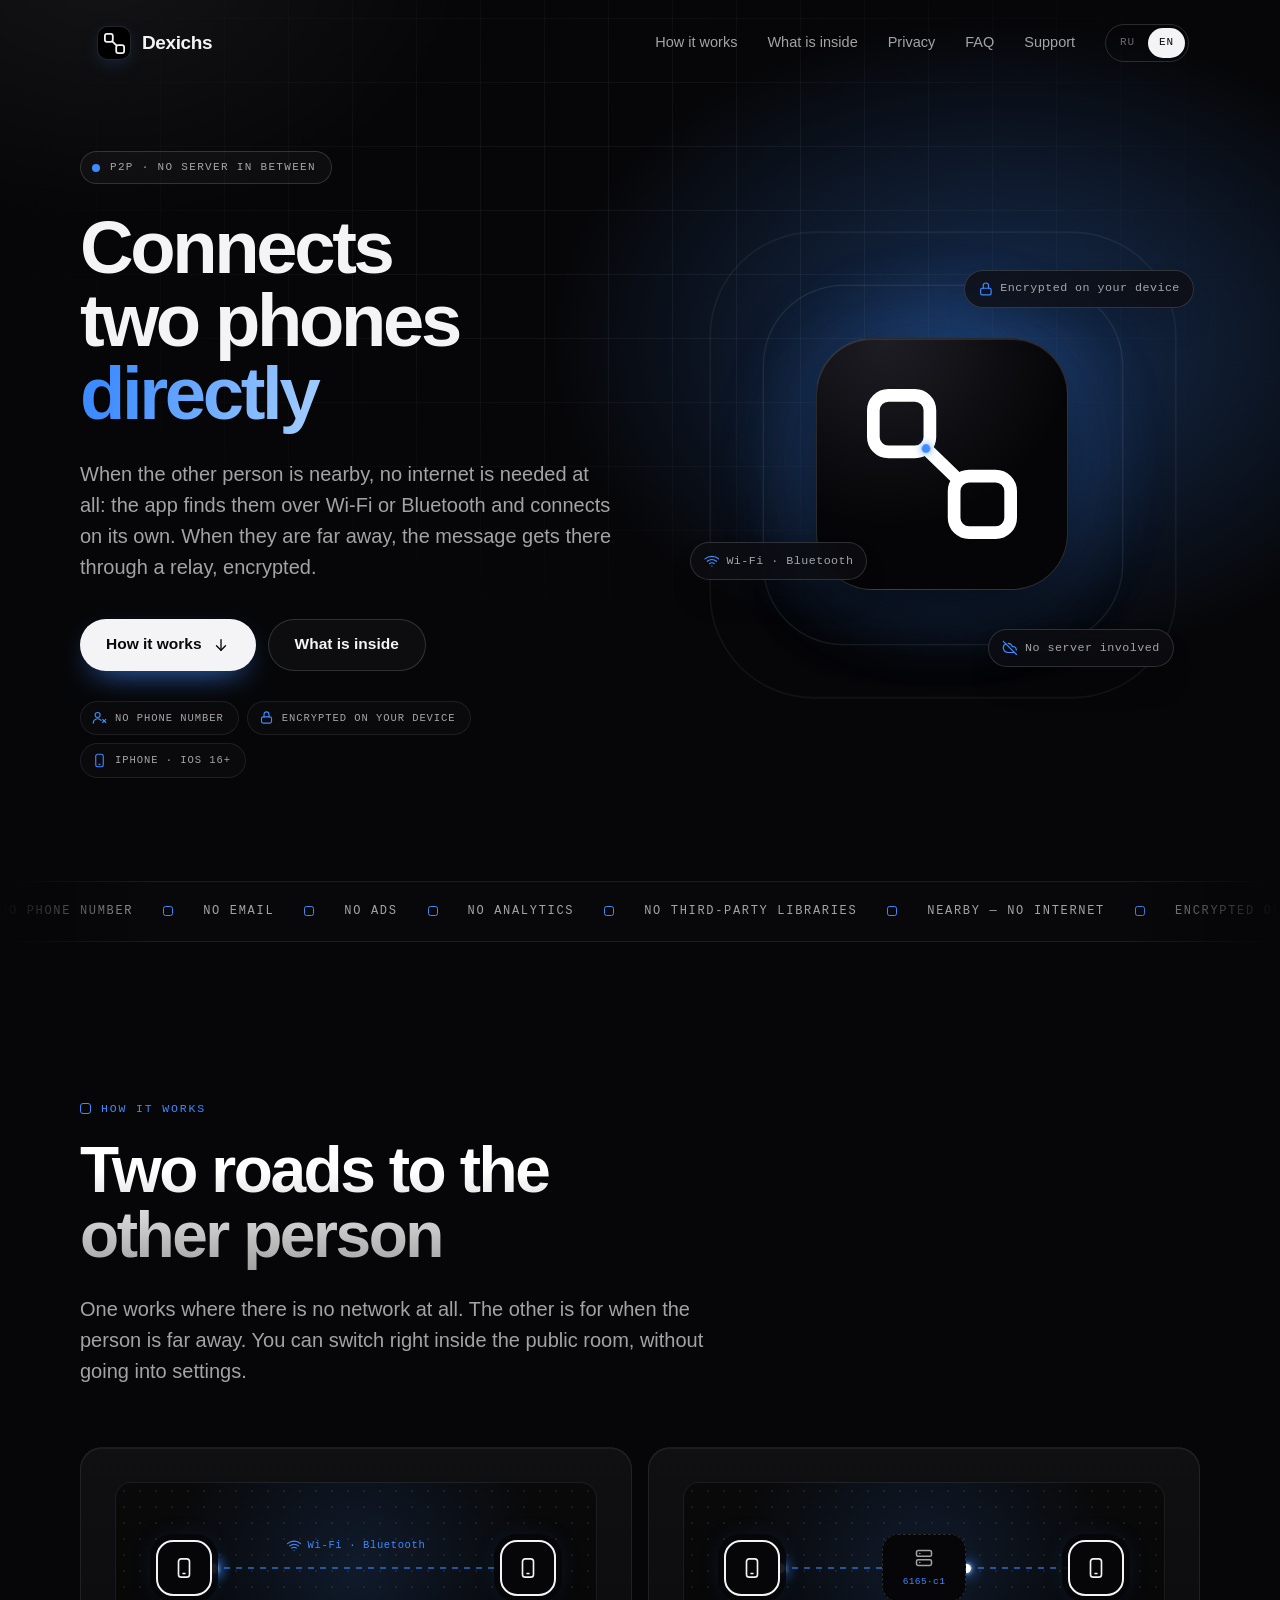
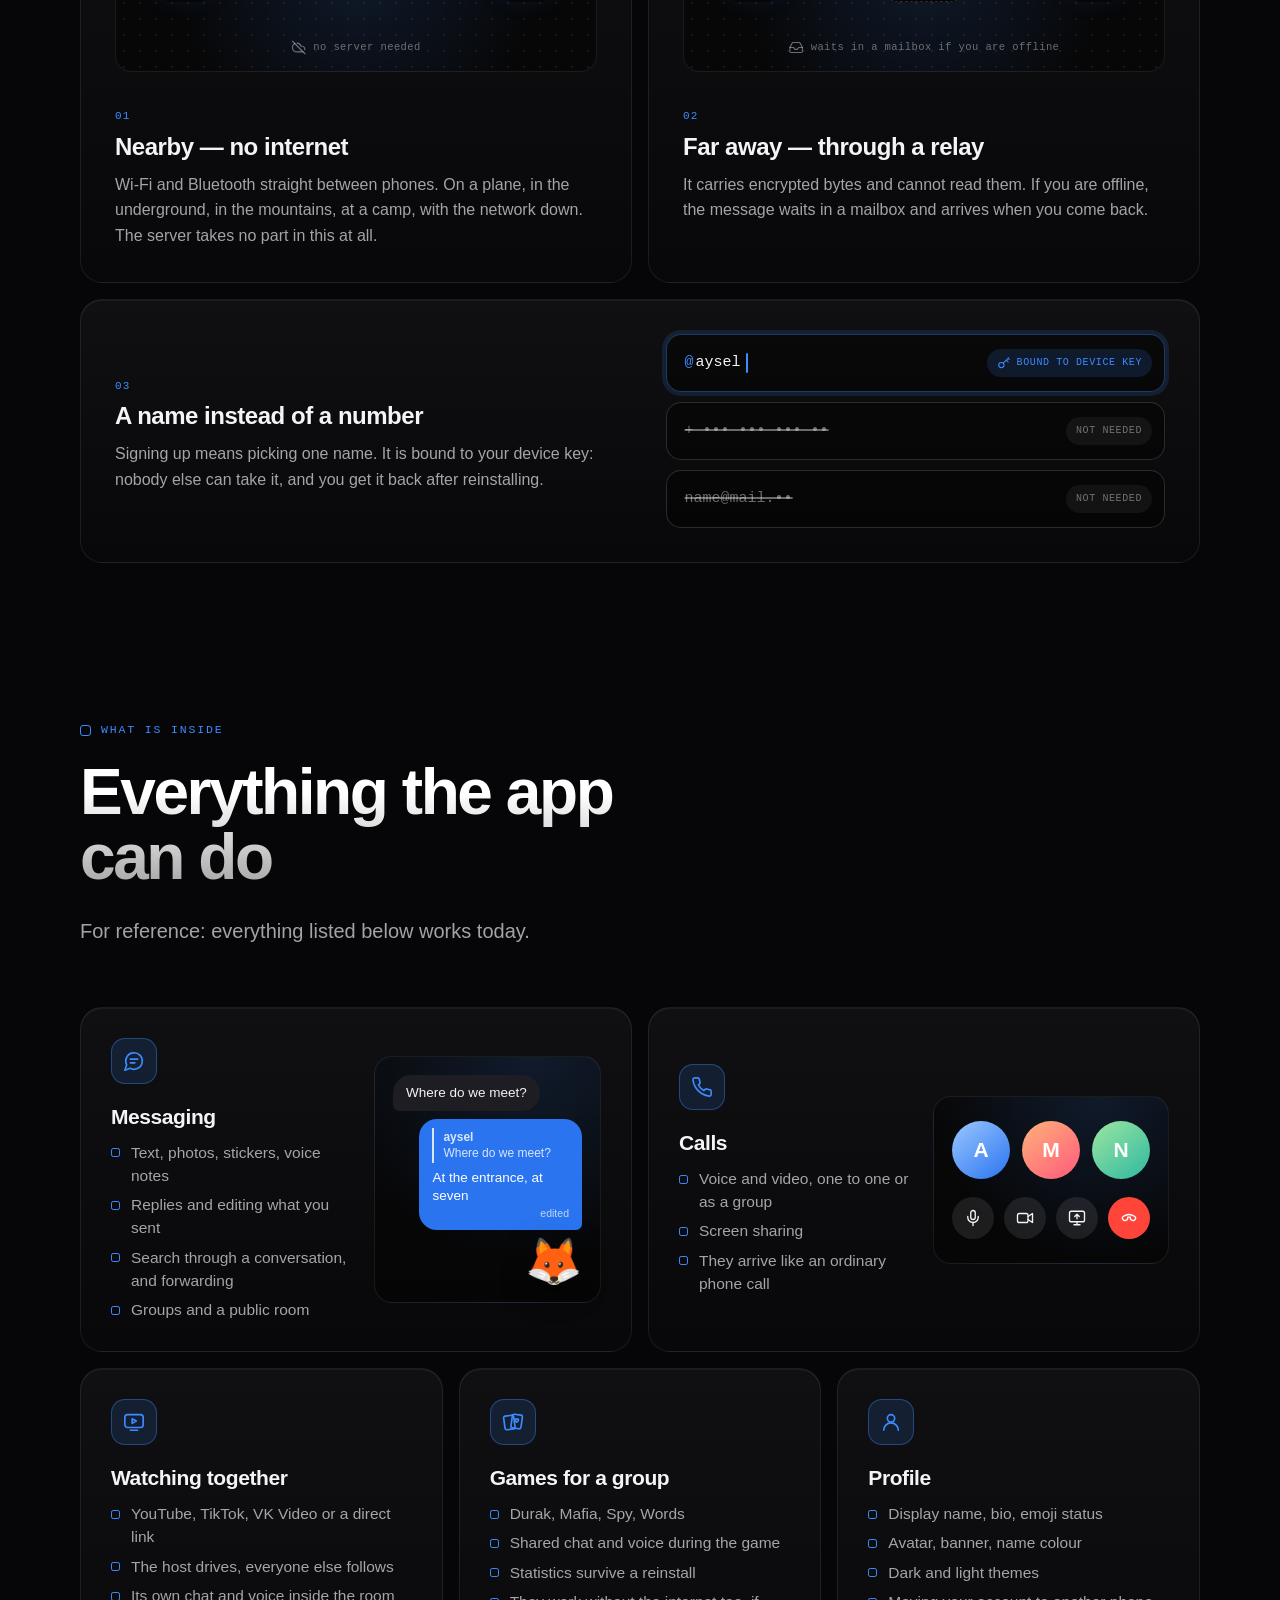
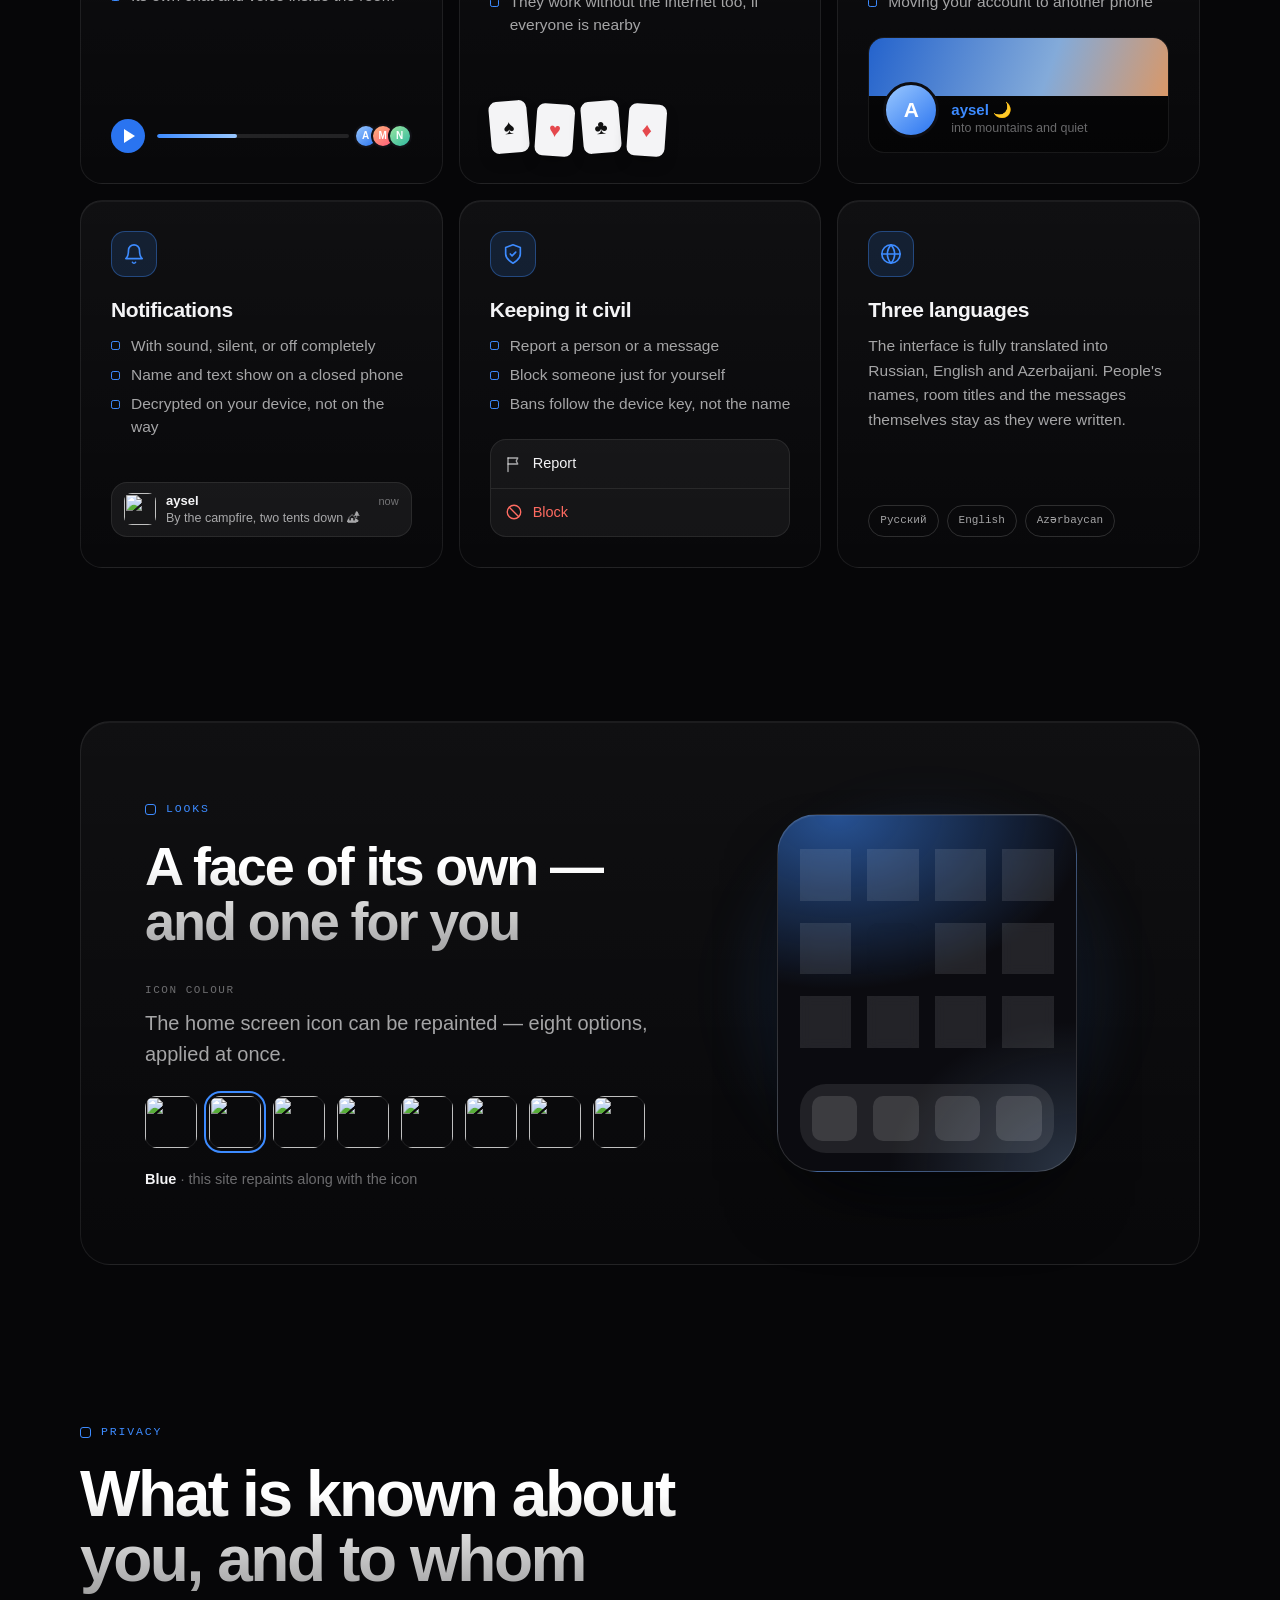
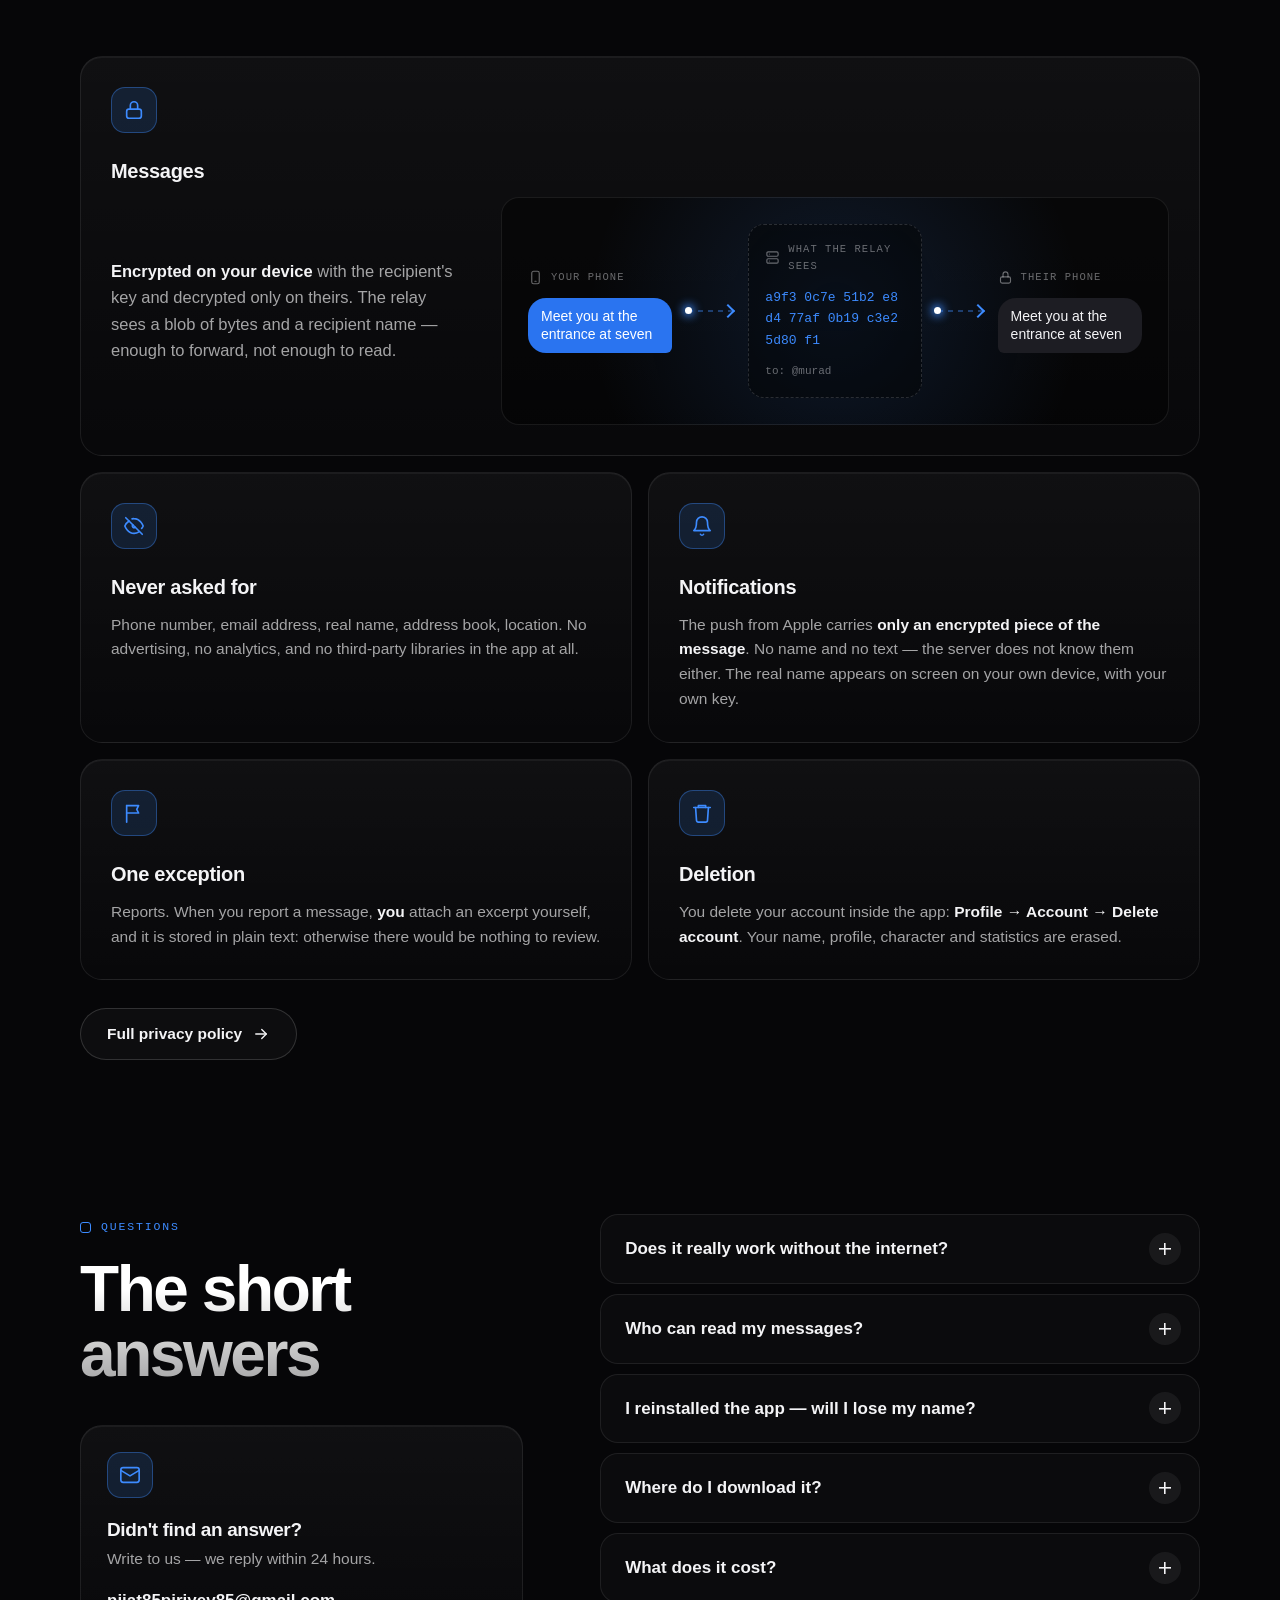
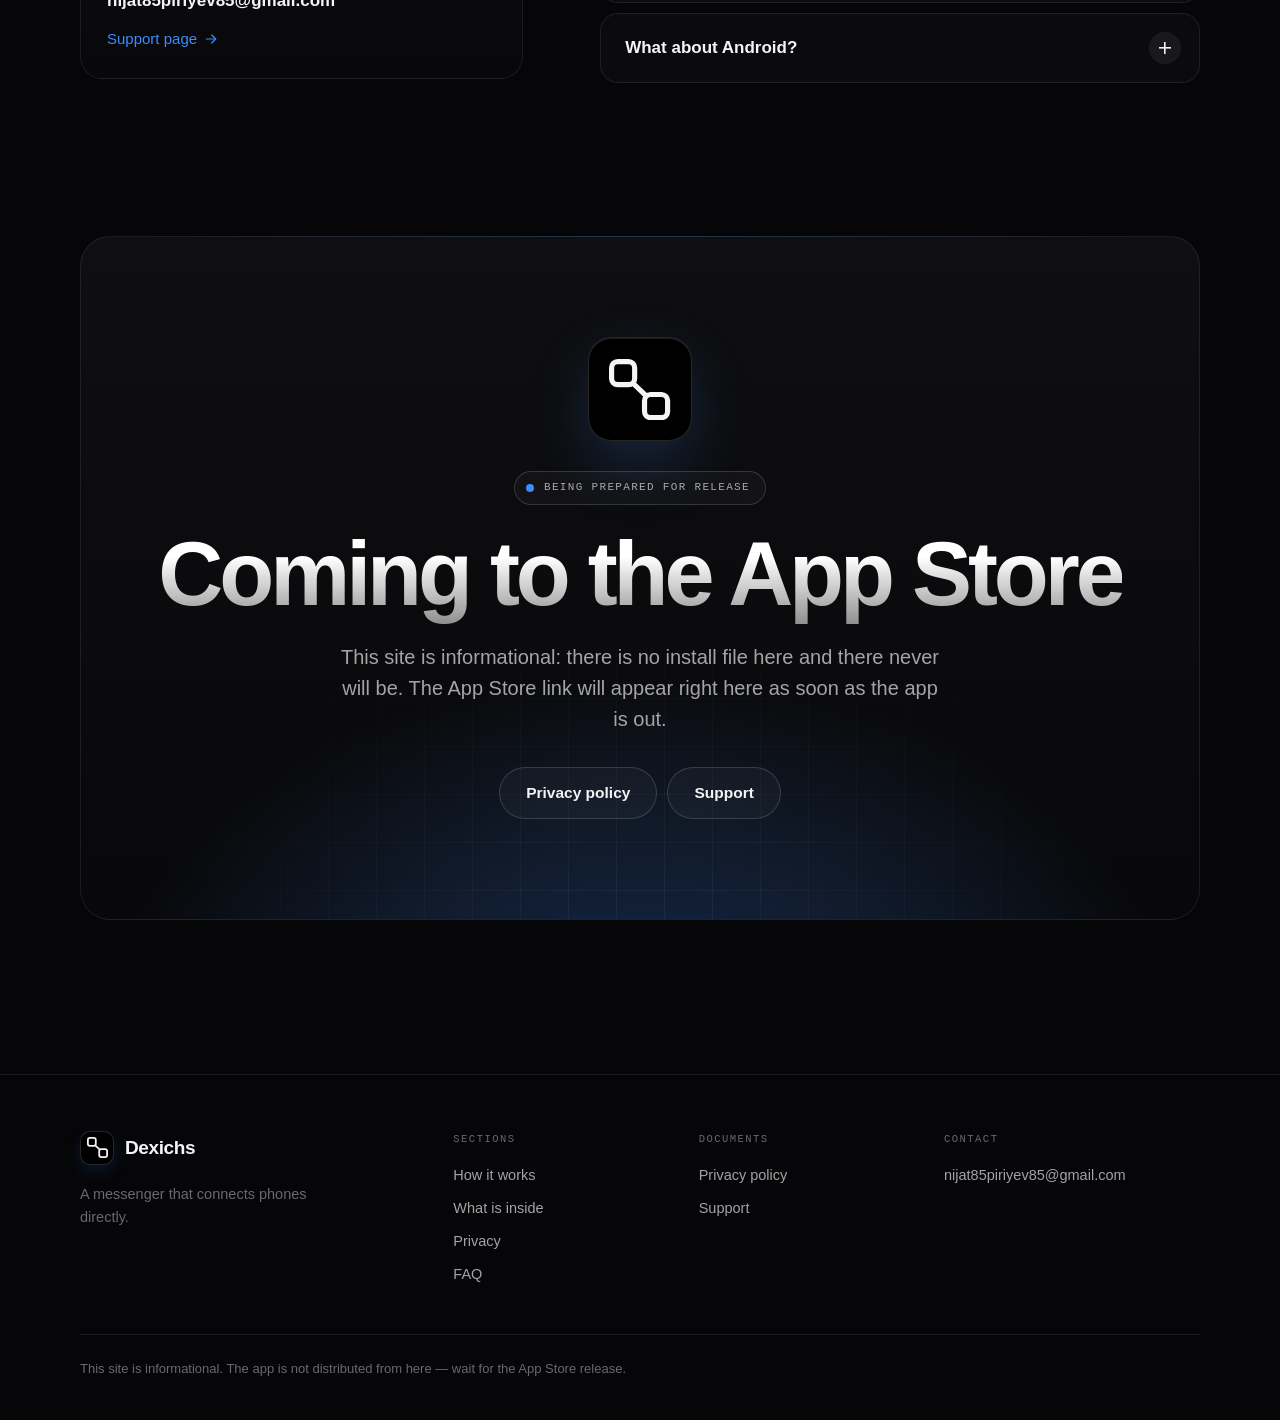
==== commit df988e5f: "Первый экран: знак вместо телефонов с придуманной перепиской Сцена с двумя телефонами и выдуманными " ====
--- a/index.html
+++ b/index.html
@@ -177,71 +177,34 @@
         </ul>
       </div>
 
-      <!-- Сцена: два телефона стоят так же, как фигуры на иконке, — по
-           диагонали, и связаны той же прямой. Переписка — иллюстрация того,
-           что приложение делает, а не снимок экрана. -->
+      <!-- Знак крупно: две фигуры прочерчиваются, и по прямой между ними
+           бежит точка — это и есть связь, о которой всё приложение. Волны
+           вокруг — сигнал, который телефоны ловят друг от друга. -->
       <div class="hero__art" aria-hidden="true">
-        <div class="scene">
-          <div class="scene__glow"></div>
-          <svg class="scene__link" viewBox="0 0 60 64">
-            <line x1="22" y1="24" x2="38" y2="40" class="scene__beam"/>
-            <line x1="22" y1="24" x2="38" y2="40" class="scene__dash"/>
-            <circle r="0.9" class="scene__packet">
-              <animateMotion dur="1.8s" repeatCount="indefinite" path="M22,24 L38,40"
-                             calcMode="spline" keyPoints="0;1" keyTimes="0;1" keySplines="0.65 0 0.35 1"/>
-            </circle>
-            <circle r="0.9" class="scene__packet">
-              <animateMotion dur="1.8s" begin="0.9s" repeatCount="indefinite" path="M38,40 L22,24"
-                             calcMode="spline" keyPoints="0;1" keyTimes="0;1" keySplines="0.65 0 0.35 1"/>
-            </circle>
-          </svg>
-
-          <div class="phone phone--a">
-            <div class="phone__screen">
-              <div class="phone__status"><b>9:41</b><span class="bars"><i></i><i></i><i></i><i></i></span></div>
-              <div class="chat__head">
-                <span class="ava">M</span>
-                <span class="chat__who"><b>murad</b><small data-i18n="sceneNearby">рядом · без интернета</small></span>
-              </div>
-              <div class="chat__body">
-                <div class="msg msg--out msg--photo"><span class="photo"></span></div>
-                <div class="msg msg--out" data-i18n="m1">Сети нет вообще. Ты где?</div>
-                <div class="msg msg--in pop" style="--t:1.5s" data-i18n="m2">У костра, через две палатки 🏕</div>
-                <div class="msg msg--out msg--voice pop" style="--t:2.9s">
-                  <i class="voice__play"></i>
-                  <span class="wave"><i style="--h:.35"></i><i style="--h:.6"></i><i style="--h:.9"></i><i style="--h:.5"></i><i style="--h:.75"></i><i style="--h:1"></i><i style="--h:.6"></i><i style="--h:.4"></i><i style="--h:.8"></i><i style="--h:.55"></i><i style="--h:.9"></i><i style="--h:.35"></i><i style="--h:.65"></i><i style="--h:.45"></i></span>
-                  <small>0:07</small>
-                </div>
-              </div>
-              <div class="chat__input"><span data-i18n="composer">Сообщение</span><i></i></div>
-            </div>
-          </div>
-
-          <div class="phone phone--b">
-            <div class="phone__screen">
-              <div class="phone__status"><b>9:41</b><span class="bars"><i></i><i></i><i></i><i></i></span></div>
-              <div class="chat__head">
-                <span class="ava ava--b">A</span>
-                <span class="chat__who"><b>aysel</b><small data-i18n="sceneNearby">рядом · без интернета</small></span>
-              </div>
-              <div class="chat__body">
-                <div class="msg msg--in msg--photo"><span class="photo"></span></div>
-                <div class="msg msg--in" data-i18n="m1">Сети нет вообще. Ты где?</div>
-                <div class="msg msg--out pop" style="--t:0.9s" data-i18n="m2">У костра, через две палатки 🏕</div>
-                <div class="msg msg--in msg--voice pop" style="--t:3.5s">
-                  <i class="voice__play"></i>
-                  <span class="wave"><i style="--h:.35"></i><i style="--h:.6"></i><i style="--h:.9"></i><i style="--h:.5"></i><i style="--h:.75"></i><i style="--h:1"></i><i style="--h:.6"></i><i style="--h:.4"></i><i style="--h:.8"></i><i style="--h:.55"></i><i style="--h:.9"></i><i style="--h:.35"></i><i style="--h:.65"></i><i style="--h:.45"></i></span>
-                  <small>0:07</small>
-                </div>
-                <div class="typing pop" style="--t:4.3s"><i></i><i></i><i></i></div>
-              </div>
-              <div class="chat__input"><span data-i18n="composer">Сообщение</span><i></i></div>
-            </div>
-          </div>
-
-          <div class="scene__badge"><svg class="ico"><use href="#i-wifi"/></svg><span data-i18n="sceneLink">Wi-Fi · Bluetooth</span></div>
-          <div class="float float--1"><svg class="ico"><use href="#i-cloud-off"/></svg><span data-i18n="sceneNoServer">Сервер не участвует</span></div>
+        <div class="emblem">
+          <div class="emblem__glow"></div>
+          <span class="emblem__wave"></span>
+          <span class="emblem__wave"></span>
+          <span class="emblem__wave"></span>
+          <div class="emblem__tile">
+            <svg viewBox="96 90 520 520">
+              <rect x="118" y="112" width="196" height="196" rx="52" fill="none"
+                    stroke="currentColor" stroke-width="44" class="draw" style="--len:900"/>
+              <line x1="300" y1="296" x2="412" y2="404" stroke="currentColor"
+                    stroke-width="44" stroke-linecap="round" class="draw" style="--len:160; --wait:0.7s"/>
+              <rect x="398" y="392" width="196" height="196" rx="52" fill="none"
+                    stroke="currentColor" stroke-width="44" class="draw" style="--len:900; --wait:0.35s"/>
+              <circle class="spark" r="15">
+                <animateMotion dur="2.6s" begin="1.6s" repeatCount="indefinite"
+                               keyPoints="0;1" keyTimes="0;1"
+                               calcMode="spline" keySplines="0.65 0 0.35 1"
+                               path="M300,296 L412,404"/>
+              </circle>
+            </svg>
+          </div>
+          <div class="float float--1"><svg class="ico"><use href="#i-wifi"/></svg><span data-i18n="sceneLink">Wi-Fi · Bluetooth</span></div>
           <div class="float float--2"><svg class="ico"><use href="#i-lock"/></svg><span data-i18n="chip2">Шифруется на устройстве</span></div>
+          <div class="float float--3"><svg class="ico"><use href="#i-cloud-off"/></svg><span data-i18n="sceneNoServer">Сервер не участвует</span></div>
         </div>
       </div>
     </div>
--- a/styles.css
+++ b/styles.css
@@ -553,115 +553,117 @@
   to   { opacity: 1; transform: none; }
 }
 
-/* ---- Сцена: два телефона на прямой связи --------------------------------
-   Вся сцена меряется в em, а em — от ширины колонки: так она одинаково
-   собрана и на телефоне, и на широком экране, просто разного размера. */
+/* ---- Знак крупно -------------------------------------------------------
+   Меряется в em, а em — от ширины колонки: на телефоне и на широком экране
+   знак собран одинаково, просто разного размера. Плашки вокруг стоят в
+   процентах, чтобы их можно было увеличить на узком экране, не сдвинув. */
 
 .hero__art { container-type: inline-size; width: 100%; }
-.scene {
+.emblem {
   position: relative;
-  font-size: min(9.2px, 100cqi / 60);
-  width: 60em;
-  height: 64em;
+  font-size: min(9px, 100cqi / 56);
+  width: 56em;
+  height: 54em;
   margin-inline: auto;
-}
-.scene__glow {
-  position: absolute;
-  inset: 12% 8%;
+  display: grid;
+  place-items: center;
+}
+.emblem__glow {
+  position: absolute;
+  inset: 8%;
   background: radial-gradient(closest-side, var(--accent-glow), transparent);
-  filter: blur(2em);
-}
-.scene__link { position: absolute; inset: 0; width: 100%; height: 100%; overflow: visible; }
-.scene__beam { stroke: var(--accent); stroke-width: 0.9; stroke-linecap: round; opacity: 0.22; }
-.scene__dash {
-  stroke: var(--accent-2);
-  stroke-width: 0.28;
-  stroke-linecap: round;
-  stroke-dasharray: 0.2 1.1;
-  animation: dashFlow 0.9s linear infinite;
-}
-@keyframes dashFlow { to { stroke-dashoffset: -1.3; } }
-/* Точки ждут, пока обе успеют стартовать: до начала своего движения точка
-   стоит в углу сцены, и её там видно. */
-.scene__packet {
-  fill: #fff;
-  filter: drop-shadow(0 0 0.8px var(--accent)) drop-shadow(0 0 0.4px #fff);
+  filter: blur(2.4em);
+}
+
+/* Волны — того же скруглённого квадрата, что и сама иконка. Две тихие
+   стоят на месте, три расходятся от знака, как сигнал. */
+.emblem::before,
+.emblem::after,
+.emblem__wave {
+  content: "";
+  position: absolute;
+  left: 50%; top: 50%;
+  width: 28em; height: 28em;
+  margin: -14em 0 0 -14em;
+  border-radius: 22.4%;
+  border: 1px solid var(--line);
+  pointer-events: none;
+}
+.emblem::before { transform: scale(1.42); }
+.emblem::after  { transform: scale(1.84); border-color: rgba(255, 255, 255, 0.05); }
+.emblem__wave {
+  border-color: var(--accent-line);
   opacity: 0;
-  animation: packetOn 0.4s ease 1.2s forwards;
-}
-@keyframes packetOn { to { opacity: 1; } }
-
-.phone {
-  position: absolute;
-  width: 23em;
-  height: 48em;
-  padding: 0.85em;
-  border-radius: 4.2em;
-  background: linear-gradient(150deg, #3a3a42 0%, #16161b 18%, #0c0c10 60%, #26262d 100%);
+  animation: wave 4.8s var(--ease) 1.4s infinite;
+}
+.emblem__wave:nth-of-type(2) { animation-delay: 3s; }
+.emblem__wave:nth-of-type(3) { animation-delay: 4.6s; }
+@keyframes wave {
+  0%   { opacity: 0.9; transform: scale(1); }
+  100% { opacity: 0;   transform: scale(1.95); }
+}
+
+.emblem__tile {
+  position: relative;
+  display: grid;
+  place-items: center;
+  width: 28em;
+  height: 28em;
+  border-radius: 22.4%;
+  color: #fff;
+  background: radial-gradient(120% 120% at 28% 0%, #1d1d24 0%, #050507 62%);
+  border: 1px solid var(--line-2);
   box-shadow:
-    inset 0 0 0 0.12em rgba(255, 255, 255, 0.16),
-    inset 0 0 0 0.45em #050507,
-    0 5em 9em -3em rgba(0, 0, 0, 0.95),
-    0 0 0 1px rgba(0, 0, 0, 0.6);
-}
-.phone--a { left: 0; top: 0; z-index: 2; }
-.phone--b { right: 0; top: 16em; z-index: 1; }
-
-.phone__screen {
-  position: relative;
-  height: 100%;
-  border-radius: 3.4em;
-  overflow: hidden;
-  background:
-    radial-gradient(120% 60% at 50% 0%, rgba(255, 255, 255, 0.05), transparent 60%),
-    #0b0b0f;
-  display: flex;
-  flex-direction: column;
-}
-.phone__screen::before {
-  content: "";
-  position: absolute;
-  top: 0.9em; left: 50%;
-  width: 7.4em; height: 2.1em;
-  margin-left: -3.7em;
+    inset 0 1px 0 rgba(255, 255, 255, 0.1),
+    0 3em 8em -2em rgba(0, 0, 0, 0.95),
+    0 0 12em -2em var(--accent-glow);
+}
+.emblem__tile svg { width: 60%; height: 60%; overflow: visible; }
+
+/* Знак про связь двоих — и прочерчивается связью, а не просто появляется. */
+.draw {
+  stroke-dasharray: var(--len, 400);
+  stroke-dashoffset: var(--len, 400);
+  animation: draw 1.1s var(--ease-io) calc(0.35s + var(--wait, 0s)) forwards;
+}
+@keyframes draw { to { stroke-dashoffset: 0; } }
+
+/* Точка, бегущая по связи. Появляется, когда линия уже прочерчена. */
+.spark {
+  fill: var(--accent);
+  opacity: 0;
+  filter: drop-shadow(0 0 14px var(--accent));
+  animation: sparkOn 0.4s ease 1.6s forwards;
+}
+@keyframes sparkOn { to { opacity: 1; } }
+
+.float {
+  position: absolute;
+  z-index: 2;
+  display: inline-flex;
+  align-items: center;
+  gap: 0.6em;
+  white-space: nowrap;
+  font-family: var(--mono);
+  font-size: max(1.3em, 10px);
+  letter-spacing: 0.04em;
+  padding: 0.75em 1.1em;
   border-radius: 2em;
-  background: #000;
-  z-index: 2;
-}
-.phone__status {
-  display: flex;
-  align-items: center;
-  justify-content: space-between;
-  height: 3.9em;
-  padding: 0.6em 2.4em 0 2.8em;
-  font-size: 1em;
-  color: var(--text);
-}
-.phone__status b { font-size: 1.15em; font-weight: 700; }
-/* Полоски сигнала все погашены: сотовой сети нет, а переписка идёт. */
-.bars { display: flex; align-items: flex-end; gap: 0.18em; height: 1.05em; }
-.bars i { width: 0.3em; border-radius: 0.1em; background: rgba(255, 255, 255, 0.22); }
-.bars i:nth-child(1) { height: 35%; }
-.bars i:nth-child(2) { height: 55%; }
-.bars i:nth-child(3) { height: 78%; }
-.bars i:nth-child(4) { height: 100%; }
-
-.chat__head {
-  display: flex;
-  align-items: center;
-  gap: 1em;
-  padding: 1em 1.4em 1.1em;
-  border-bottom: 1px solid rgba(255, 255, 255, 0.06);
-}
-.chat__who { display: flex; flex-direction: column; line-height: 1.25; min-width: 0; }
-.chat__who b { font-size: 1.3em; }
-.chat__who small {
-  font-size: 1em;
-  color: var(--accent);
-  white-space: nowrap;
-  overflow: hidden;
-  text-overflow: ellipsis;
-}
+  color: var(--text-dim);
+  background: rgba(14, 14, 18, 0.78);
+  -webkit-backdrop-filter: blur(12px);
+          backdrop-filter: blur(12px);
+  border: 1px solid var(--line-2);
+  box-shadow: 0 1.6em 3em -1.4em rgba(0, 0, 0, 0.9);
+  animation: bob 7s ease-in-out infinite;
+}
+.float .ico { width: 1.35em; height: 1.35em; color: var(--accent); }
+.float--1 { left: 0;  top: 66%; animation-delay: -2s; }
+.float--2 { right: 0; top: 10%; animation-delay: -4.5s; }
+.float--3 { right: 4%; top: 84%; }
+@keyframes bob { 0%, 100% { transform: translateY(0); } 50% { transform: translateY(-6px); } }
+
+/* ---- Общие для иллюстраций: аватары и пузыри сообщений ------------------ */
 
 .ava {
   display: grid;
@@ -676,18 +678,7 @@
 }
 .ava--b { background: linear-gradient(140deg, #ffb27a, #ff5a7a); }
 .ava--c { background: linear-gradient(140deg, #9be7a0, #2fb8a0); }
-.scene .ava { font-size: 1.3em; width: 2.6em; height: 2.6em; }
-
-.chat__body {
-  flex: 1;
-  display: flex;
-  flex-direction: column;
-  justify-content: flex-end;
-  gap: 0.55em;
-  padding: 1.2em;
-}
-
-/* Пузыри сообщений — общие для сцены, мини-чата и схемы шифрования. */
+
 .msg {
   width: fit-content;
   max-width: 86%;
@@ -697,136 +688,8 @@
   line-height: 1.32;
   overflow-wrap: anywhere;
 }
-.msg--in  { align-self: flex-start; background: #1d1d23; color: var(--text); border-bottom-left-radius: 6px; transform-origin: 0 100%; }
-.msg--out { align-self: flex-end; background: var(--accent-fill); color: var(--on-accent); border-bottom-right-radius: 6px; transform-origin: 100% 100%; }
-.scene .msg { font-size: 1.25em; padding: 0.6em 0.85em; border-radius: 1.25em; max-width: 84%; }
-.scene .msg--in  { border-bottom-left-radius: 0.4em; }
-.scene .msg--out { border-bottom-right-radius: 0.4em; }
-
-/* Фотография в переписке — нарисованный вечер в горах, без картинки. */
-.scene .msg--photo { padding: 0.3em; width: 64%; }
-.photo {
-  position: relative;
-  display: block;
-  aspect-ratio: 4 / 3;
-  border-radius: 0.95em;
-  overflow: hidden;
-  background: linear-gradient(180deg, #1b2450 0%, #6a4a8c 48%, #f08a5d 78%, #ffc47a 100%);
-}
-.photo::before {
-  content: "";
-  position: absolute;
-  inset: 38% 0 0;
-  background: #120f22;
-  clip-path: polygon(0 62%, 18% 22%, 30% 44%, 47% 4%, 63% 40%, 76% 18%, 100% 56%, 100% 100%, 0 100%);
-}
-.photo::after {
-  content: "";
-  position: absolute;
-  right: 22%; top: 16%;
-  width: 0.9em; height: 0.9em;
-  border-radius: 50%;
-  background: #fff3d6;
-  box-shadow: 0 0 1.2em 0.3em rgba(255, 220, 160, 0.5);
-}
-
-.msg--voice { display: flex; align-items: center; gap: 0.55em; }
-.voice__play {
-  width: 0; height: 0;
-  border-style: solid;
-  border-width: 0.45em 0 0.45em 0.72em;
-  border-color: transparent transparent transparent currentColor;
-}
-.wave { display: flex; align-items: center; gap: 0.16em; height: 1.4em; }
-.wave i { display: block; width: 0.16em; height: calc(var(--h) * 1.3em); border-radius: 1em; background: currentColor; opacity: 0.85; }
-.msg--voice small { font-size: 0.8em; opacity: 0.75; }
-
-.typing {
-  display: flex;
-  gap: 0.3em;
-  align-self: flex-start;
-  padding: 0.9em 1em;
-  border-radius: 1.4em 1.4em 1.4em 0.4em;
-  background: #1d1d23;
-  transform-origin: 0 100%;
-}
-.typing i { width: 0.55em; height: 0.55em; border-radius: 50%; background: var(--text-mute); animation: typing 1.2s ease-in-out infinite; }
-.typing i:nth-child(2) { animation-delay: 0.15s; }
-.typing i:nth-child(3) { animation-delay: 0.3s; }
-@keyframes typing { 0%, 60%, 100% { transform: none; opacity: 0.5; } 30% { transform: translateY(-0.35em); opacity: 1; } }
-
-.chat__input {
-  display: flex;
-  align-items: center;
-  justify-content: space-between;
-  height: 3.6em;
-  margin: 0 1em 1.8em;
-  padding: 0 0.5em 0 1.3em;
-  border-radius: 2em;
-  border: 1px solid rgba(255, 255, 255, 0.09);
-  background: rgba(255, 255, 255, 0.03);
-}
-.chat__input span { font-size: 1.15em; color: var(--text-mute); }
-.chat__input i { width: 2.6em; height: 2.6em; border-radius: 50%; background: var(--accent-fill); position: relative; }
-.chat__input i::before {
-  content: "";
-  position: absolute;
-  left: 50%; top: 52%;
-  width: 0.7em; height: 0.7em;
-  border-left: 0.2em solid var(--on-accent);
-  border-top: 0.2em solid var(--on-accent);
-  transform: translate(-50%, -35%) rotate(45deg);
-}
-
-/* Сообщения в сцене появляются по очереди — каждое со своей задержкой. */
-.pop { animation: pop 0.6s var(--ease) var(--t, 0s) both; }
-@keyframes pop {
-  from { opacity: 0; transform: translateY(0.8em) scale(0.92); }
-  to   { opacity: 1; transform: none; }
-}
-
-.scene__badge,
-.float {
-  position: absolute;
-  z-index: 3;
-  display: inline-flex;
-  align-items: center;
-  gap: 0.6em;
-  white-space: nowrap;
-  font-family: var(--mono);
-  font-size: 1.15em;
-  letter-spacing: 0.04em;
-  padding: 0.75em 1.1em;
-  border-radius: 2em;
-  background: rgba(14, 14, 18, 0.78);
-  -webkit-backdrop-filter: blur(12px);
-          backdrop-filter: blur(12px);
-  border: 1px solid var(--line-2);
-  box-shadow: 0 1.6em 3em -1.4em rgba(0, 0, 0, 0.9);
-}
-.scene__badge .ico, .float .ico { width: 1.35em; height: 1.35em; color: var(--accent); }
-
-.scene__badge { left: 50%; top: 50%; transform: translate(-50%, -50%); color: var(--text); }
-.scene__badge::before,
-.scene__badge::after {
-  content: "";
-  position: absolute;
-  inset: -1px;
-  border-radius: inherit;
-  border: 1px solid var(--accent);
-  opacity: 0;
-  animation: ring 2.6s var(--ease) infinite;
-}
-.scene__badge::after { animation-delay: 1.3s; }
-@keyframes ring {
-  0%   { opacity: 0.7; transform: scale(1); }
-  100% { opacity: 0; transform: scale(1.35, 1.9); }
-}
-
-.float { color: var(--text-dim); animation: bob 7s ease-in-out infinite; }
-.float--1 { left: 0.5em; top: 52.5em; }
-.float--2 { right: 0.5em; top: 7em; animation-delay: -3.5s; }
-@keyframes bob { 0%, 100% { transform: translateY(0); } 50% { transform: translateY(-0.9em); } }
+.msg--in  { align-self: flex-start; background: #1d1d23; color: var(--text); border-bottom-left-radius: 6px; }
+.msg--out { align-self: flex-end; background: var(--accent-fill); color: var(--on-accent); border-bottom-right-radius: 6px; }
 
 /* ---- Бегущая строка ---------------------------------------------------- */
 
@@ -1857,8 +1720,7 @@
     animation-iteration-count: 1 !important;
     transition-duration: 0.001ms !important;
   }
-  .wire__dot, .cipher__arrow i, .scene__packet,
-  .scene__badge::before, .scene__badge::after { display: none; }
+  .wire__dot, .cipher__arrow i, .spark, .emblem__wave { display: none; }
   .ticker__track { flex-wrap: wrap; width: auto; justify-content: center; }
   .ticker__list[aria-hidden] { display: none; }
   .ticker__list { flex-wrap: wrap; justify-content: center; row-gap: 10px; }
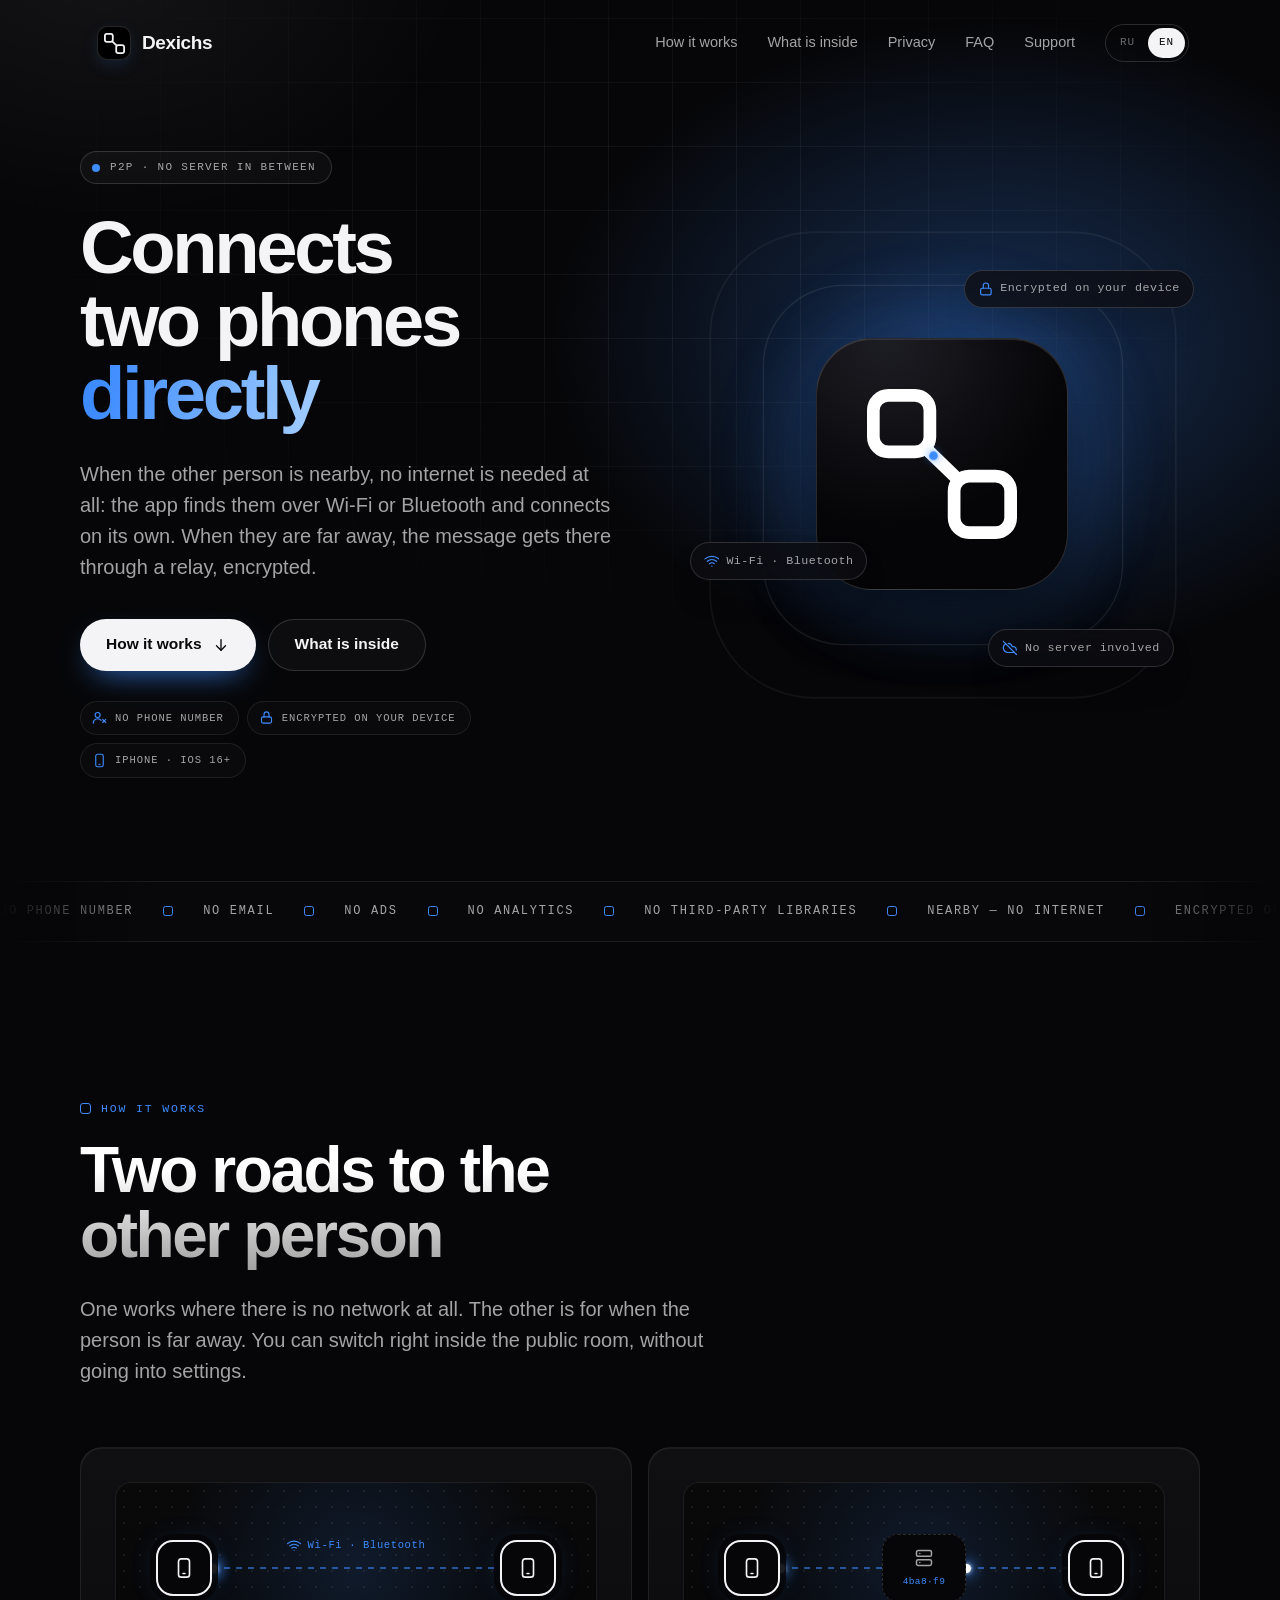
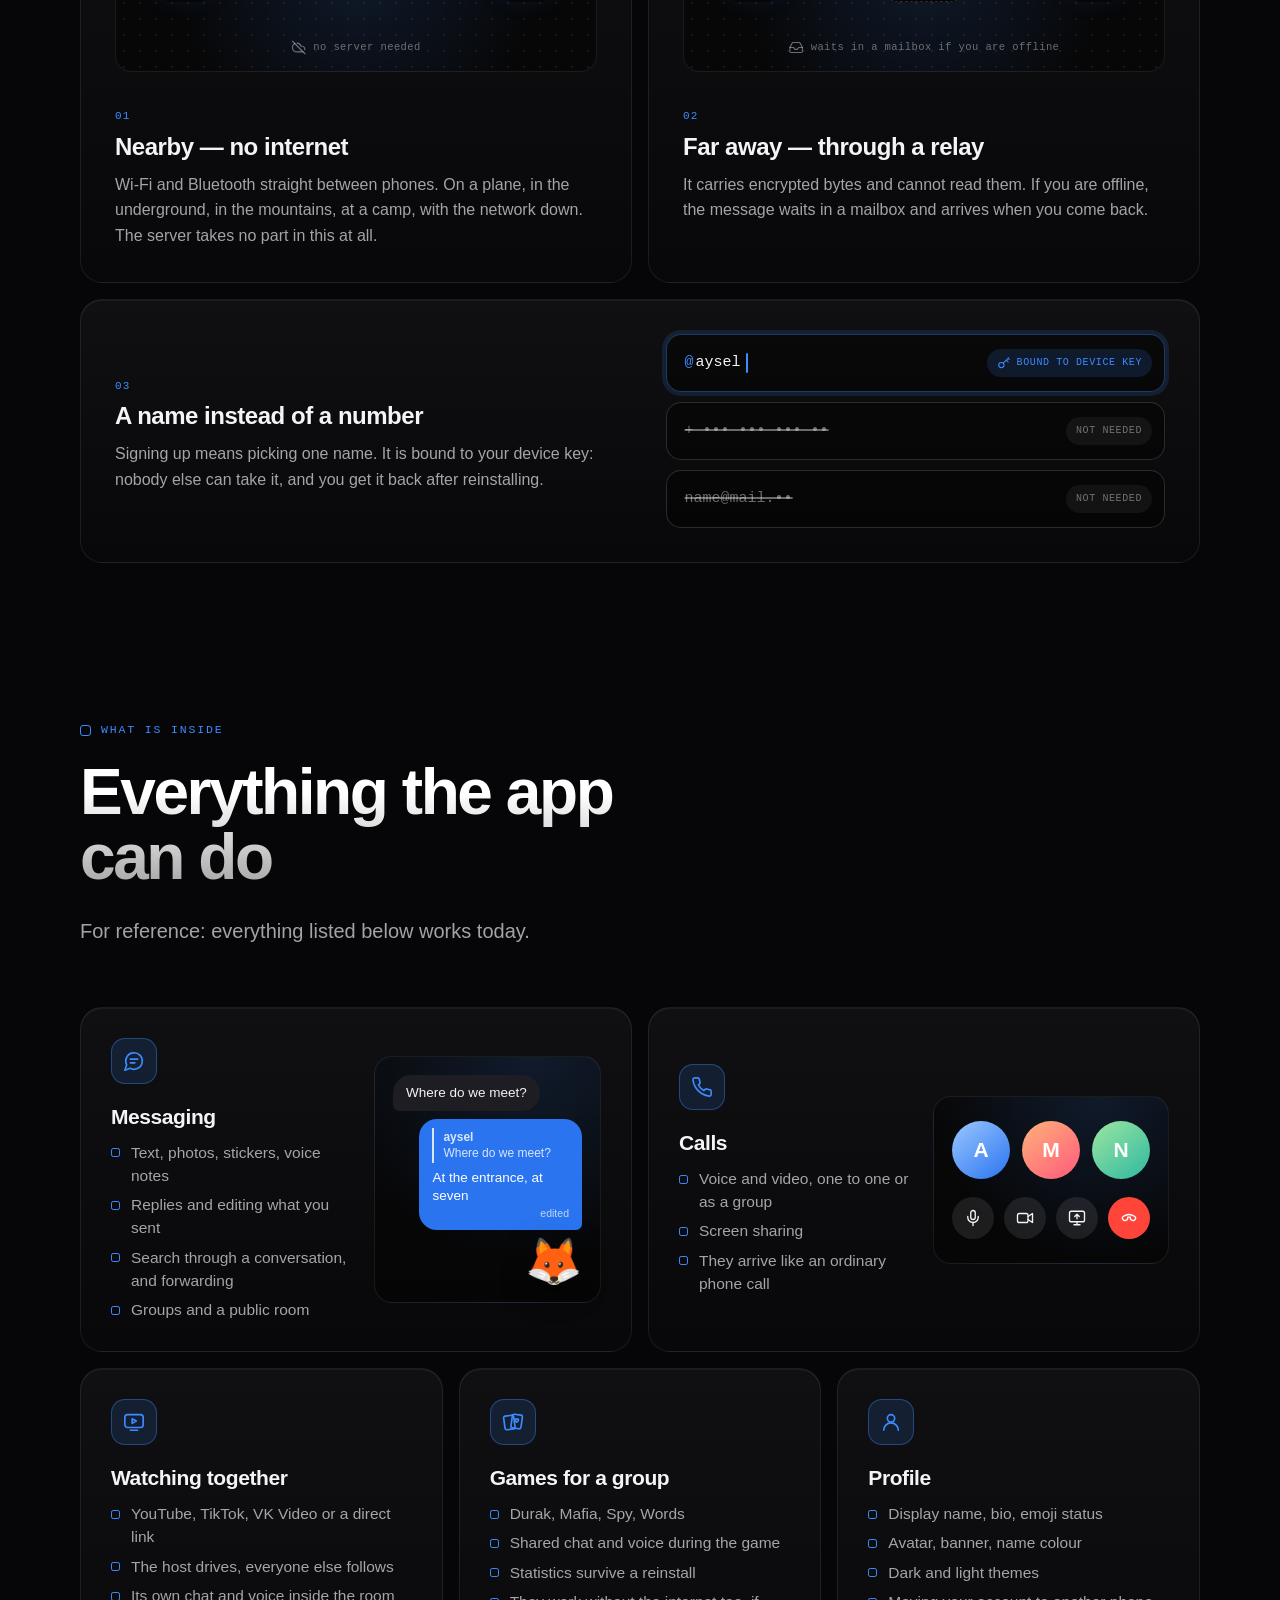
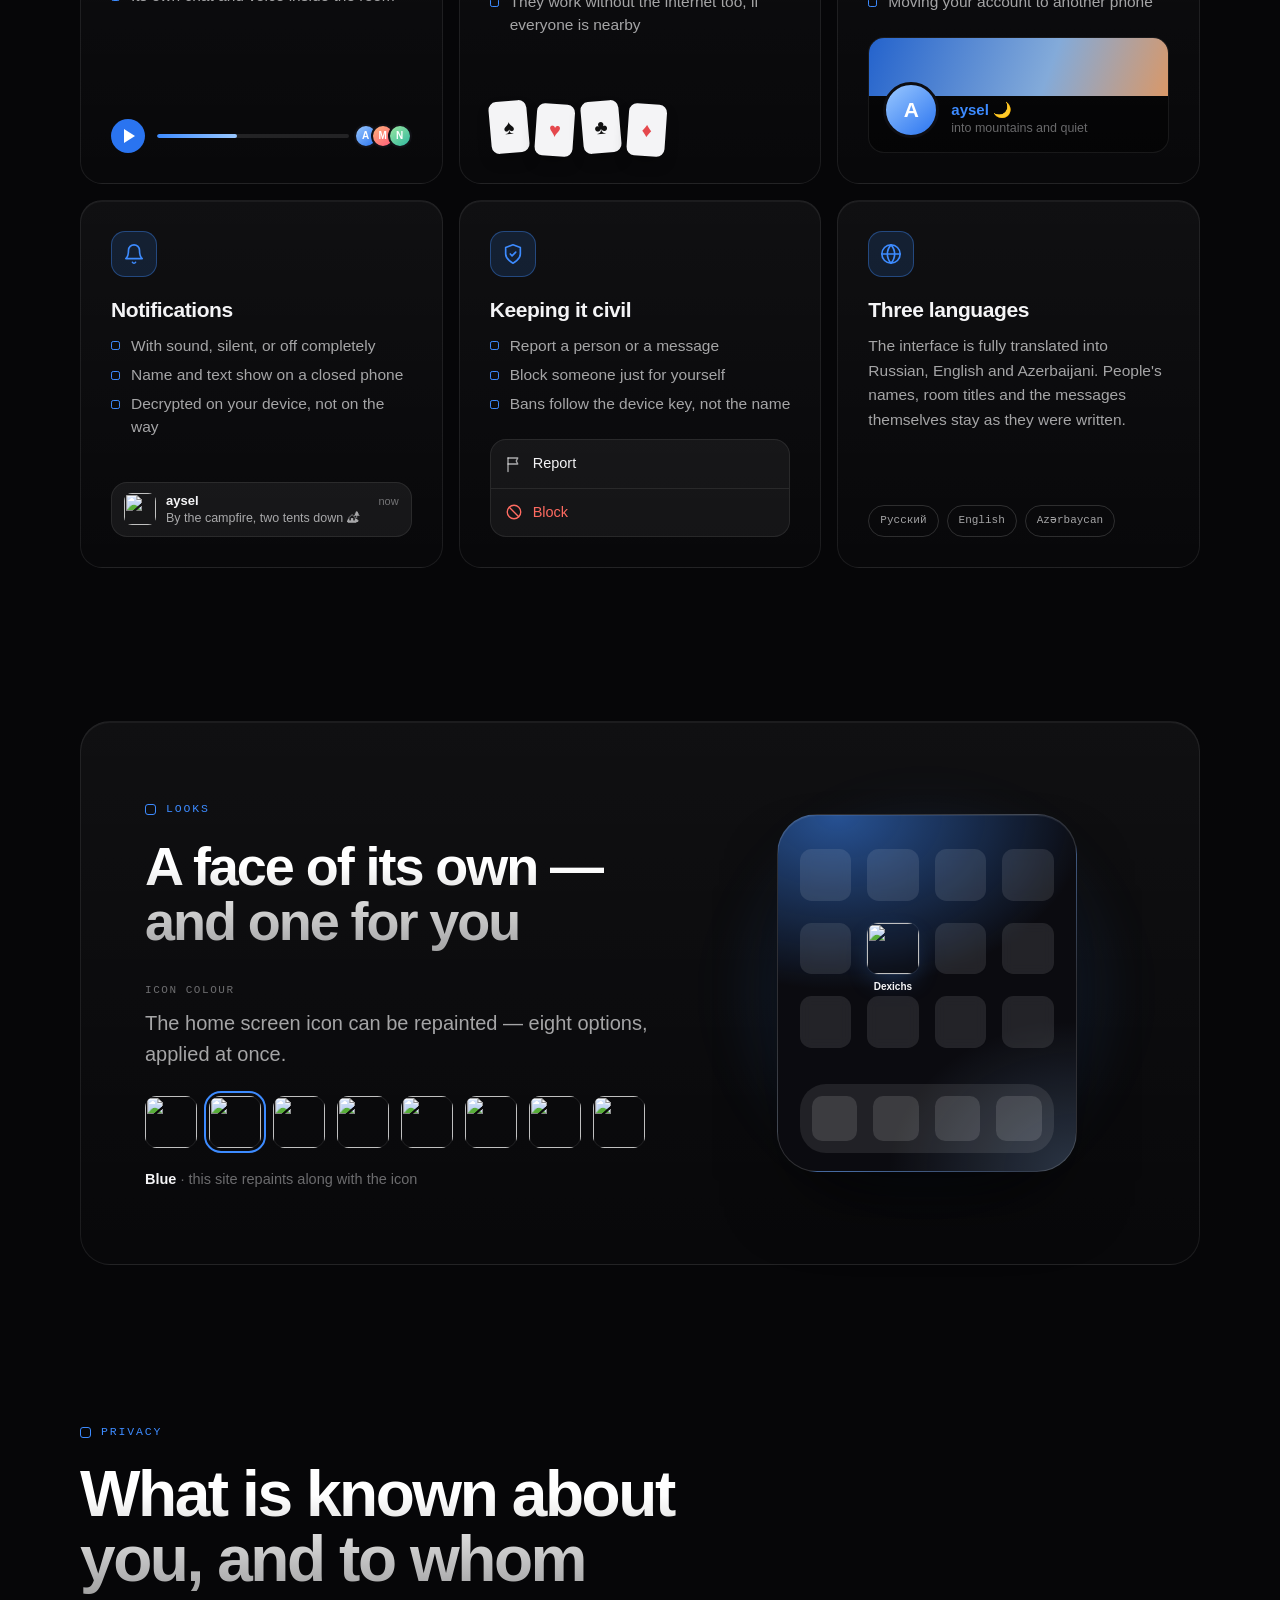
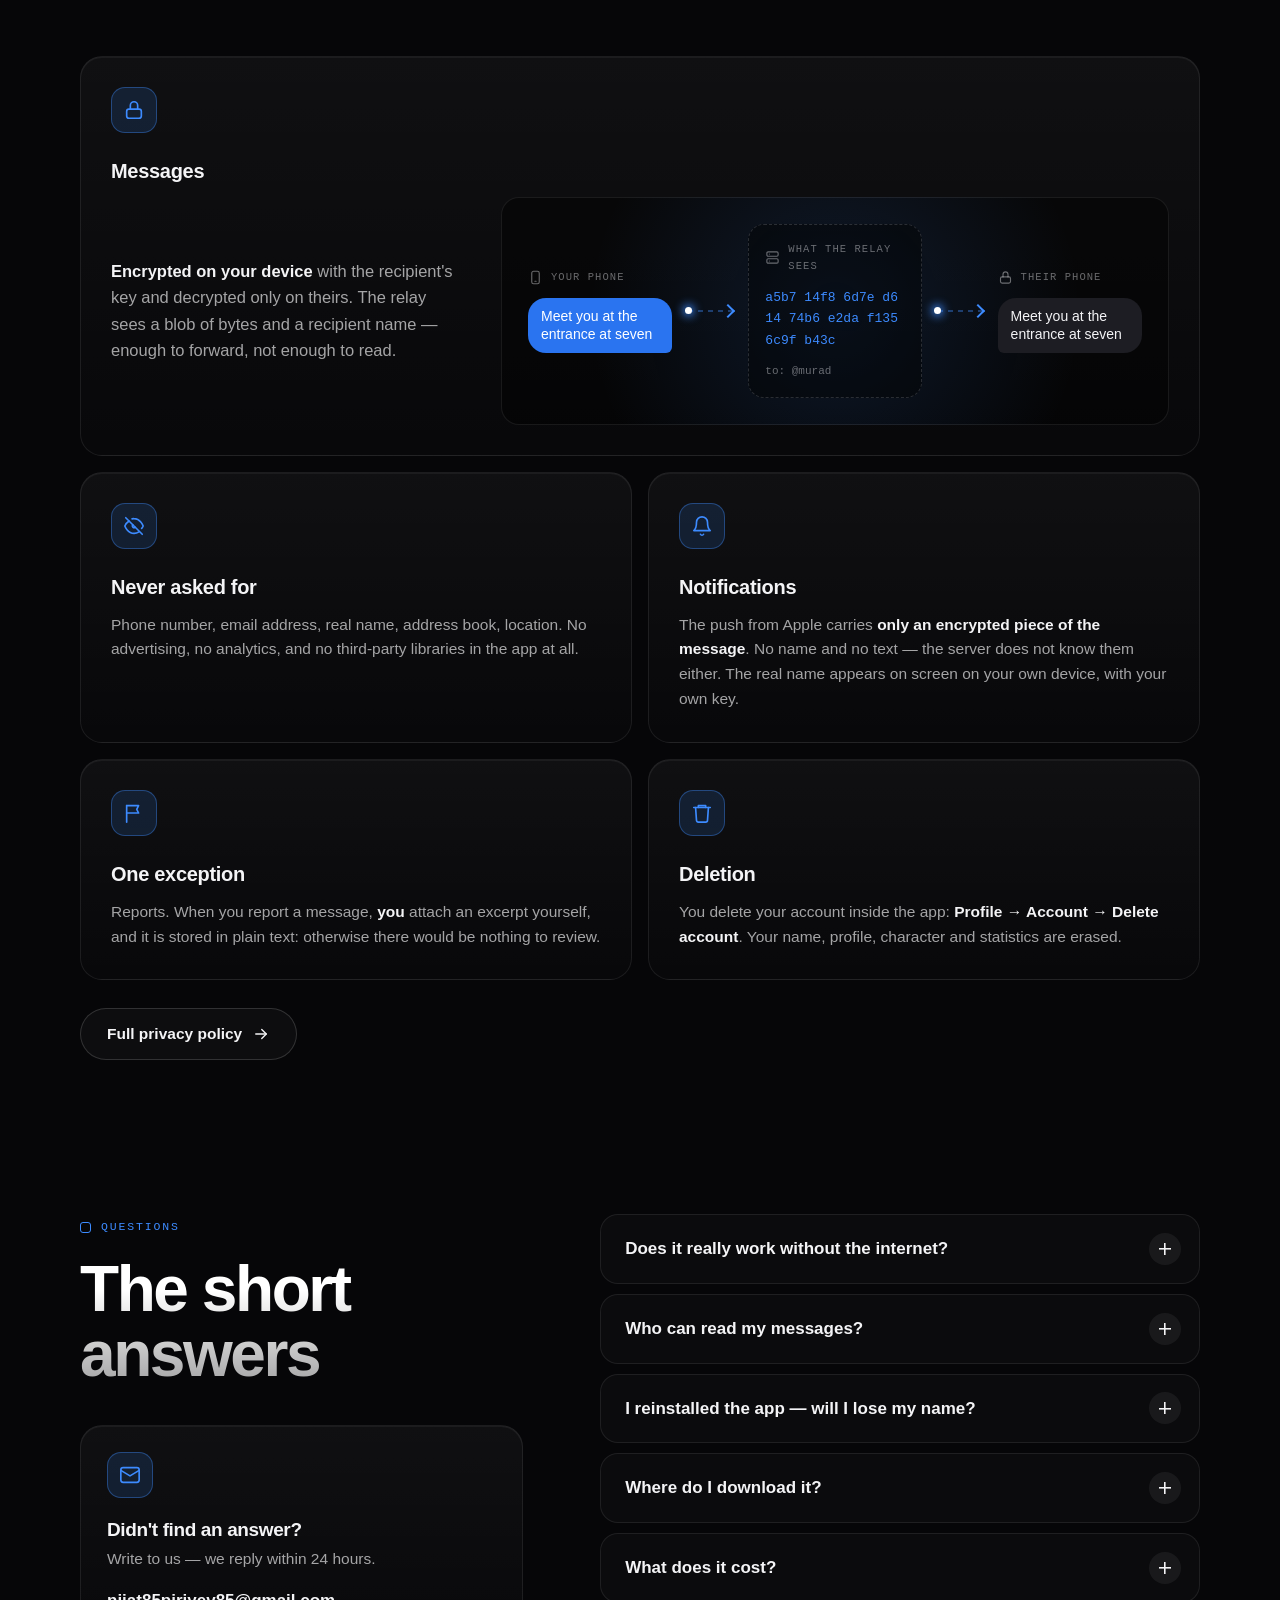
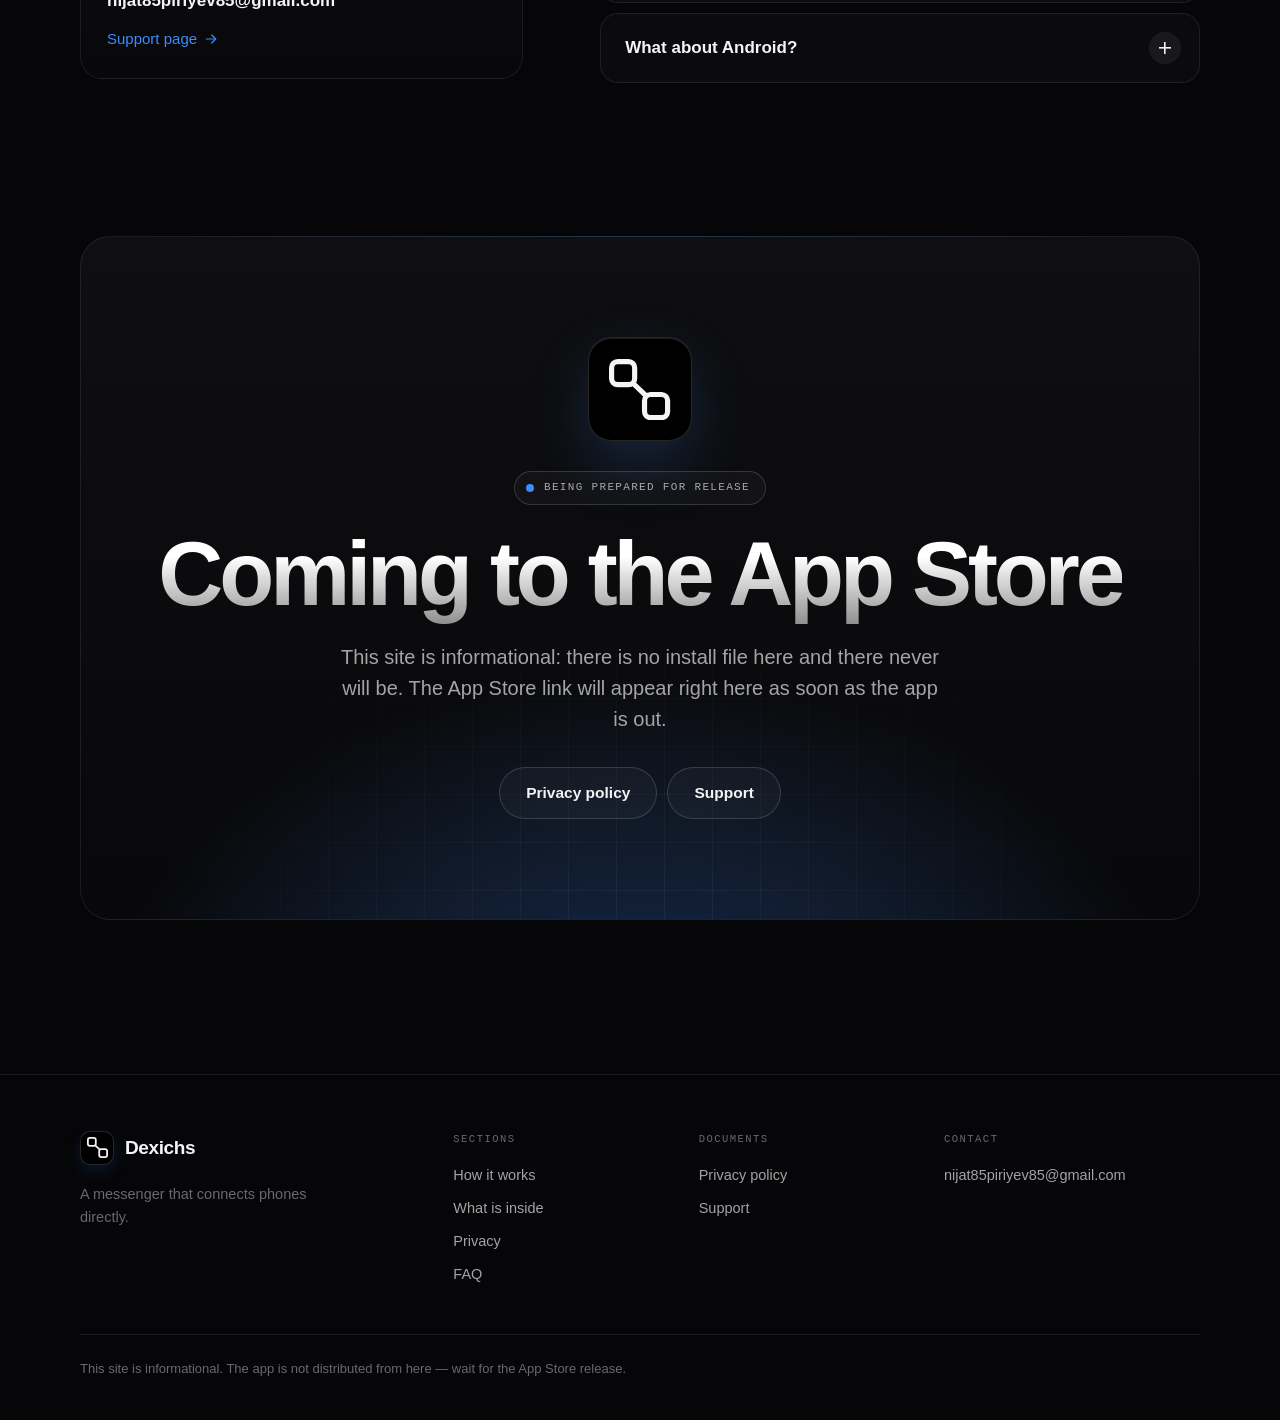
==== commit 6acf4656: "Версия в ссылках на стили и скрипт: новая разметка больше не встречает старые стили После выкатки но" ====
--- a/index.html
+++ b/index.html
@@ -80,7 +80,7 @@
 </script>
 
 <link rel="preload" href="assets/fonts/golostext-cyrillic.woff2" as="font" type="font/woff2" crossorigin>
-<link rel="stylesheet" href="styles.css">
+<link rel="stylesheet" href="styles.css?v=2">
 </head>
 <body>
 
@@ -626,6 +626,6 @@
   </div>
 </footer>
 
-<script src="script.js" defer></script>
+<script src="script.js?v=2" defer></script>
 </body>
 </html>
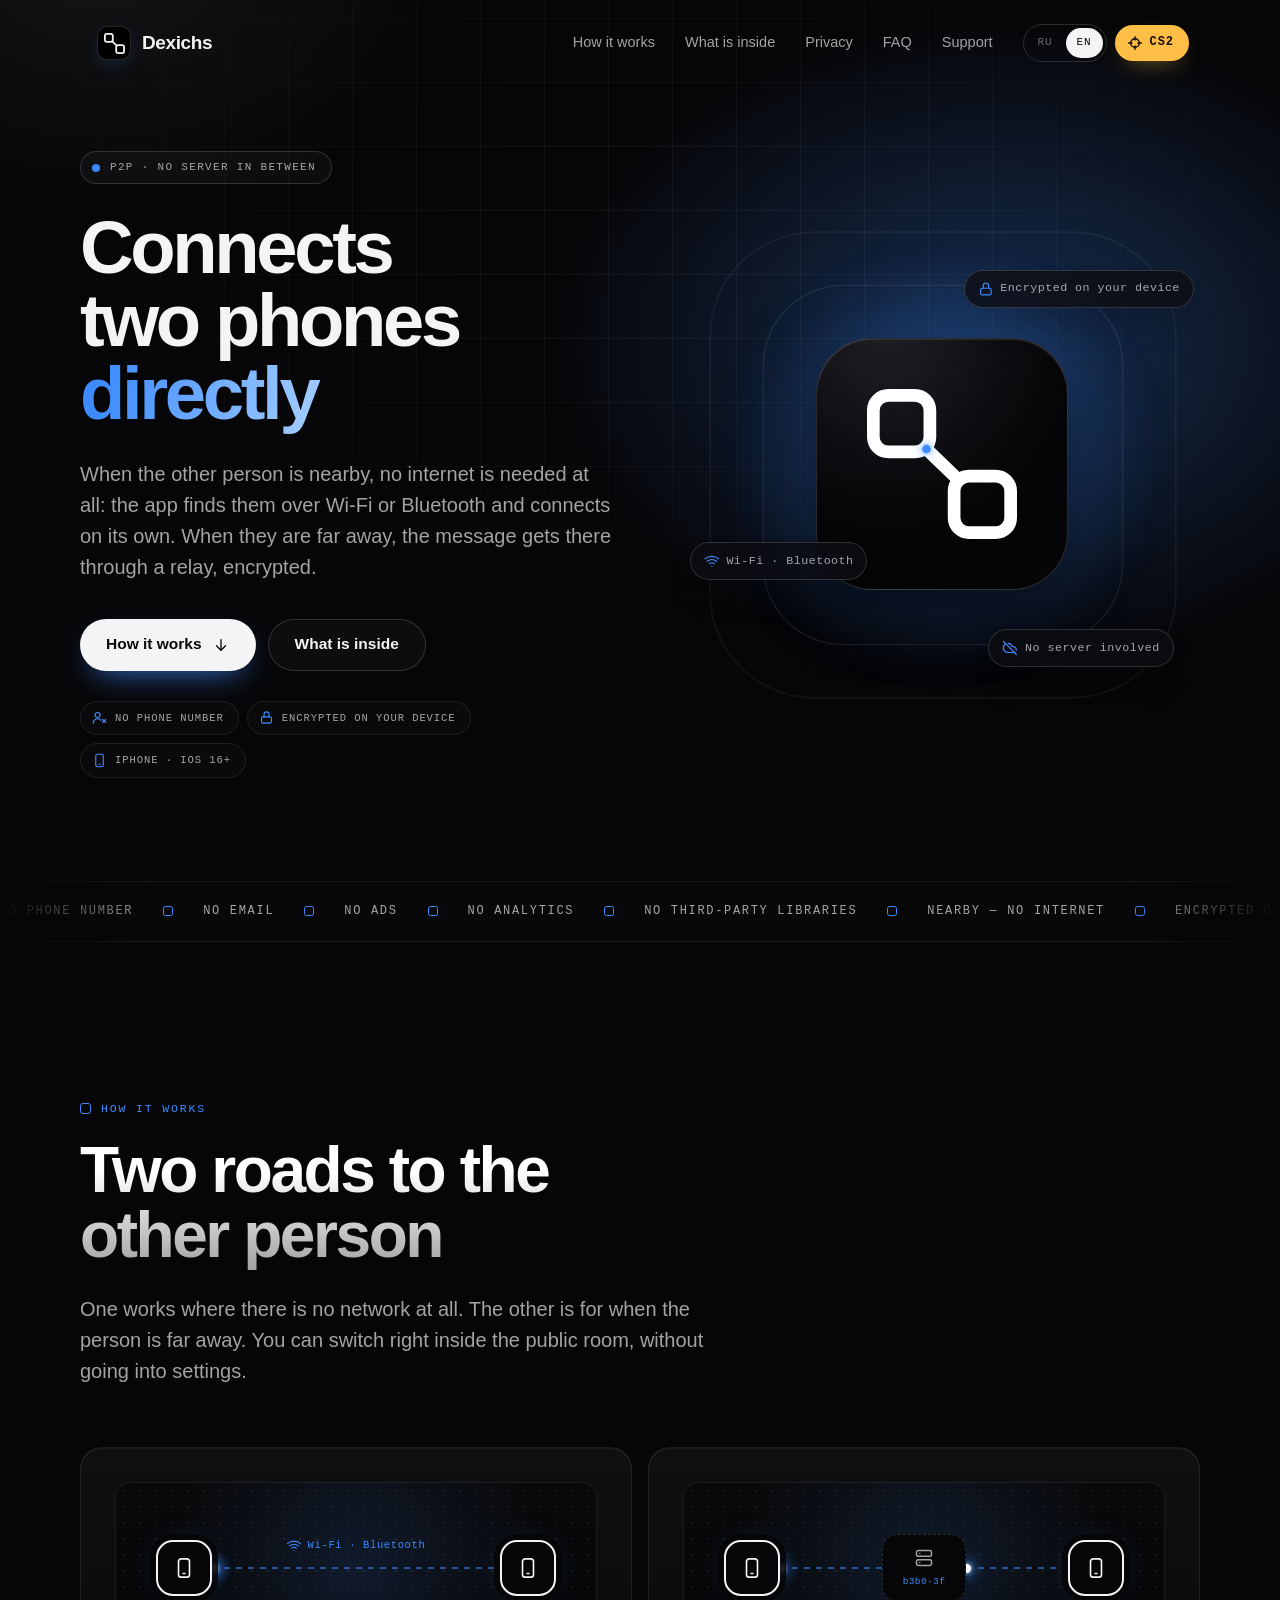
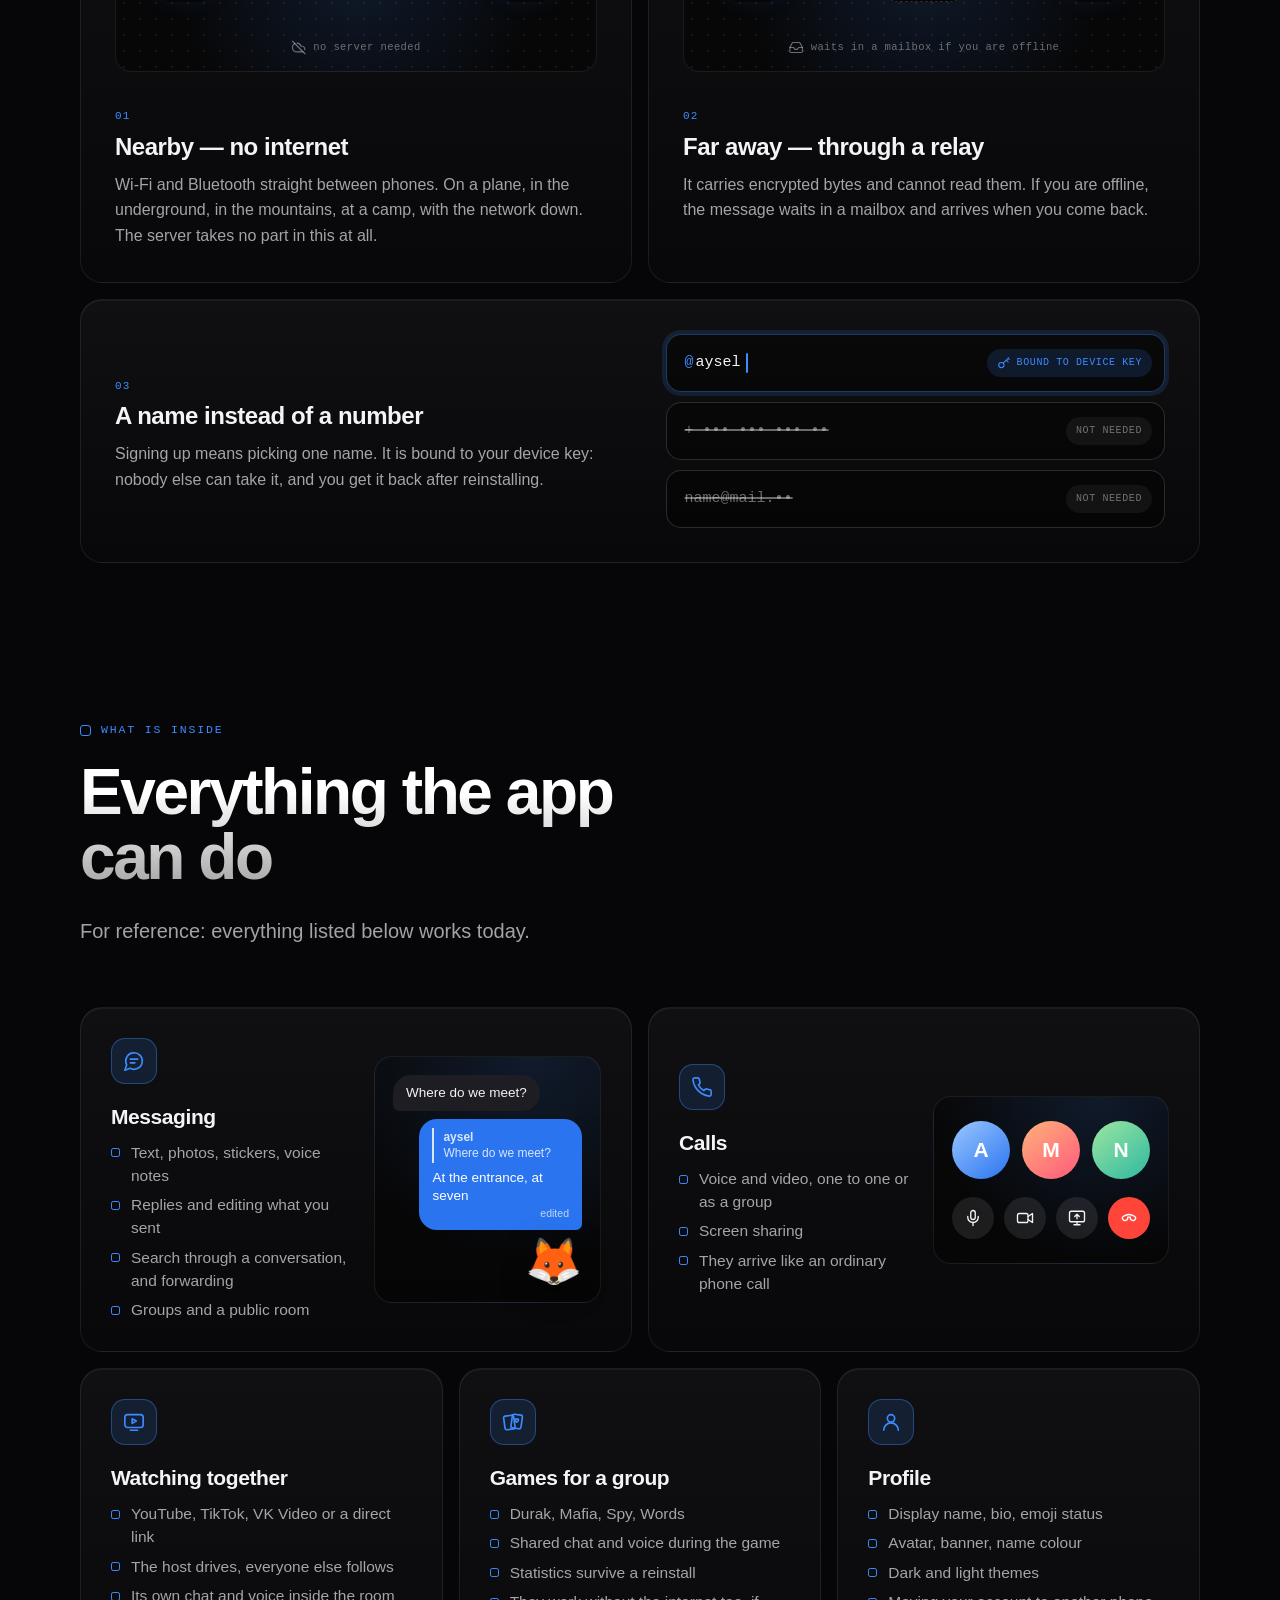
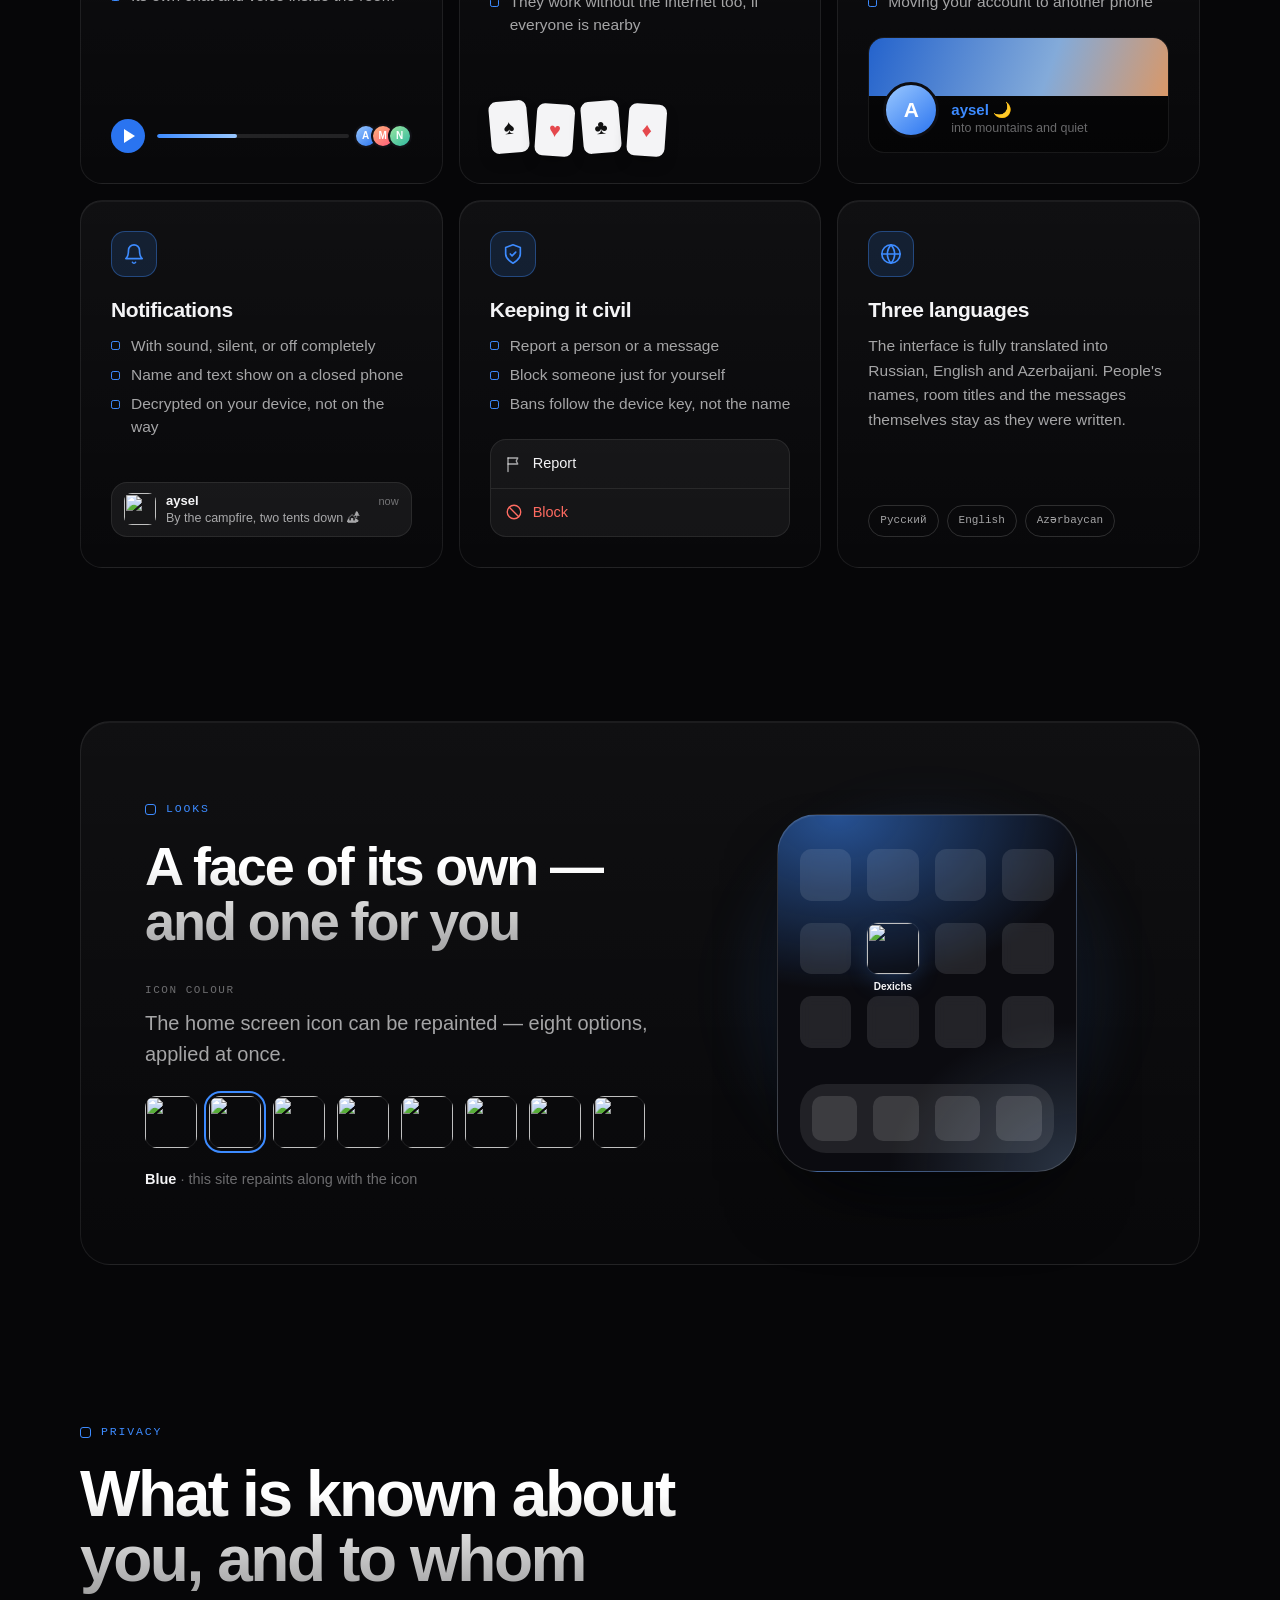
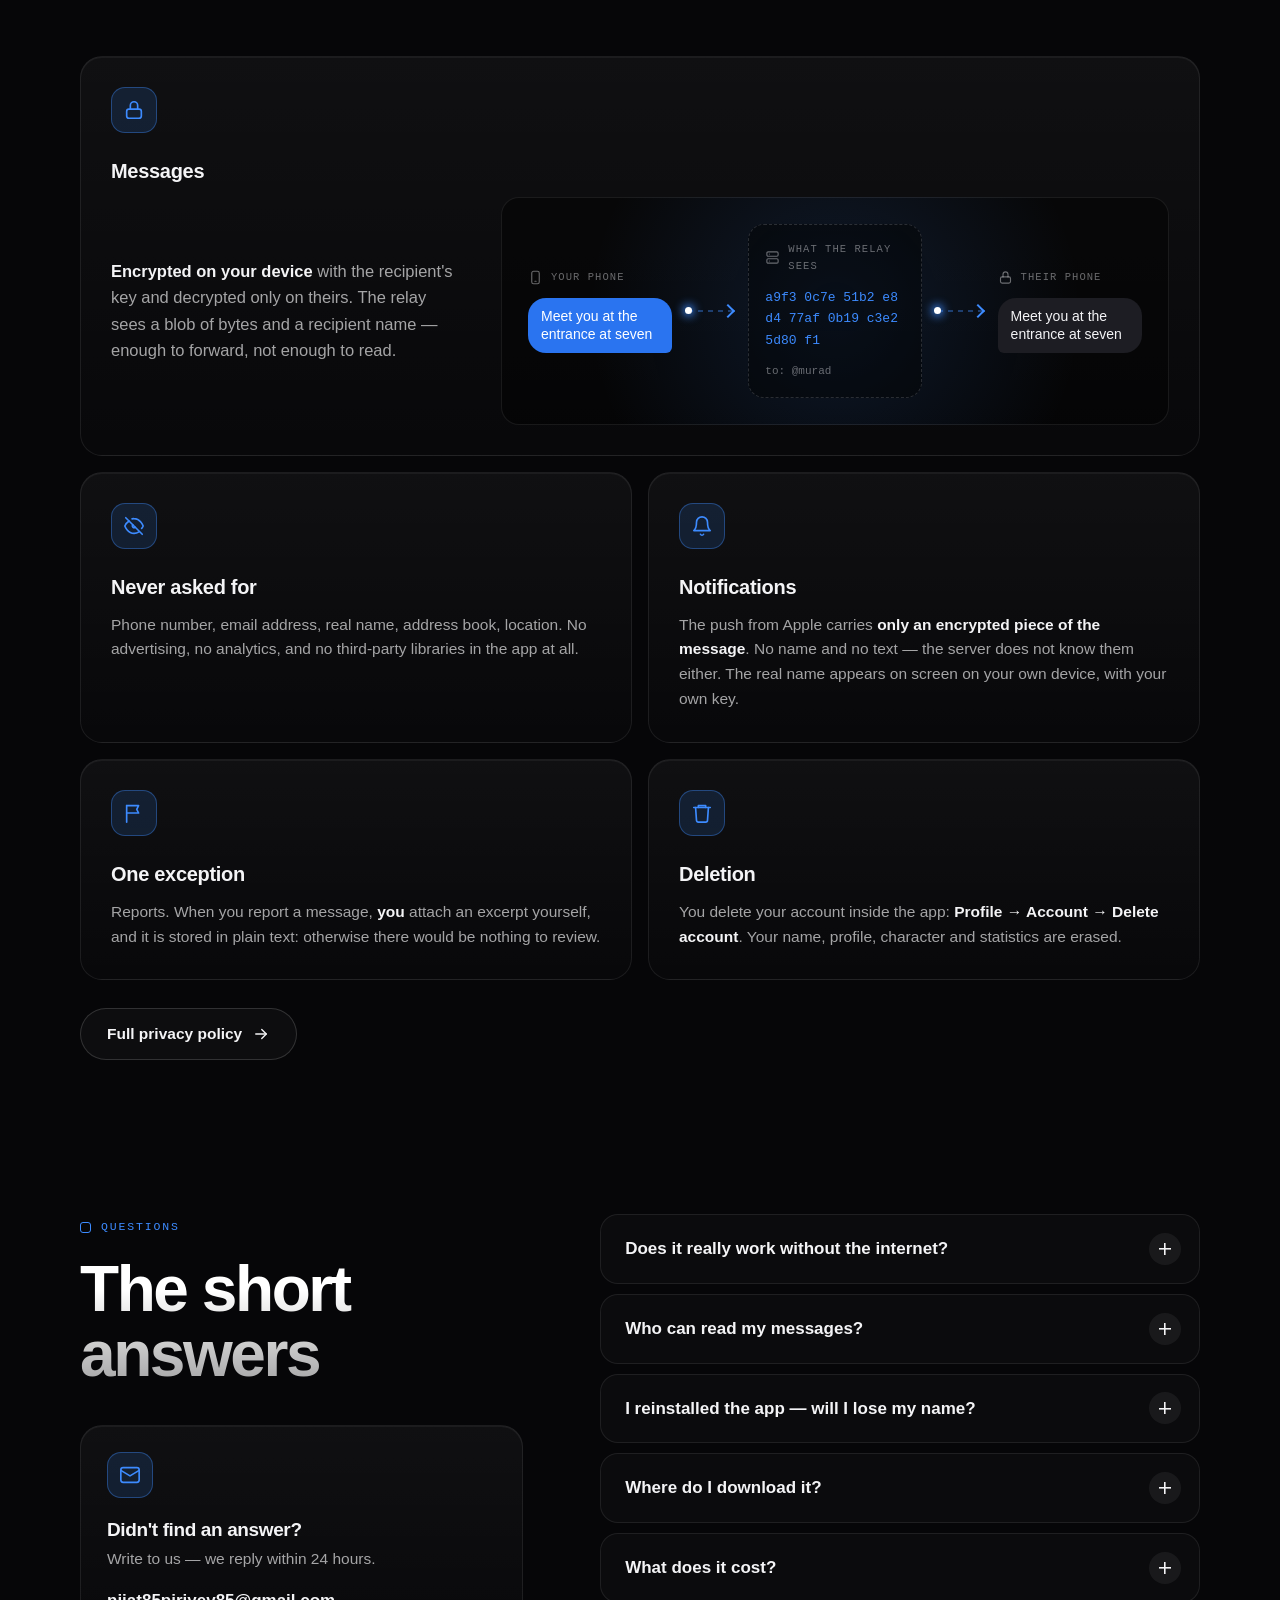
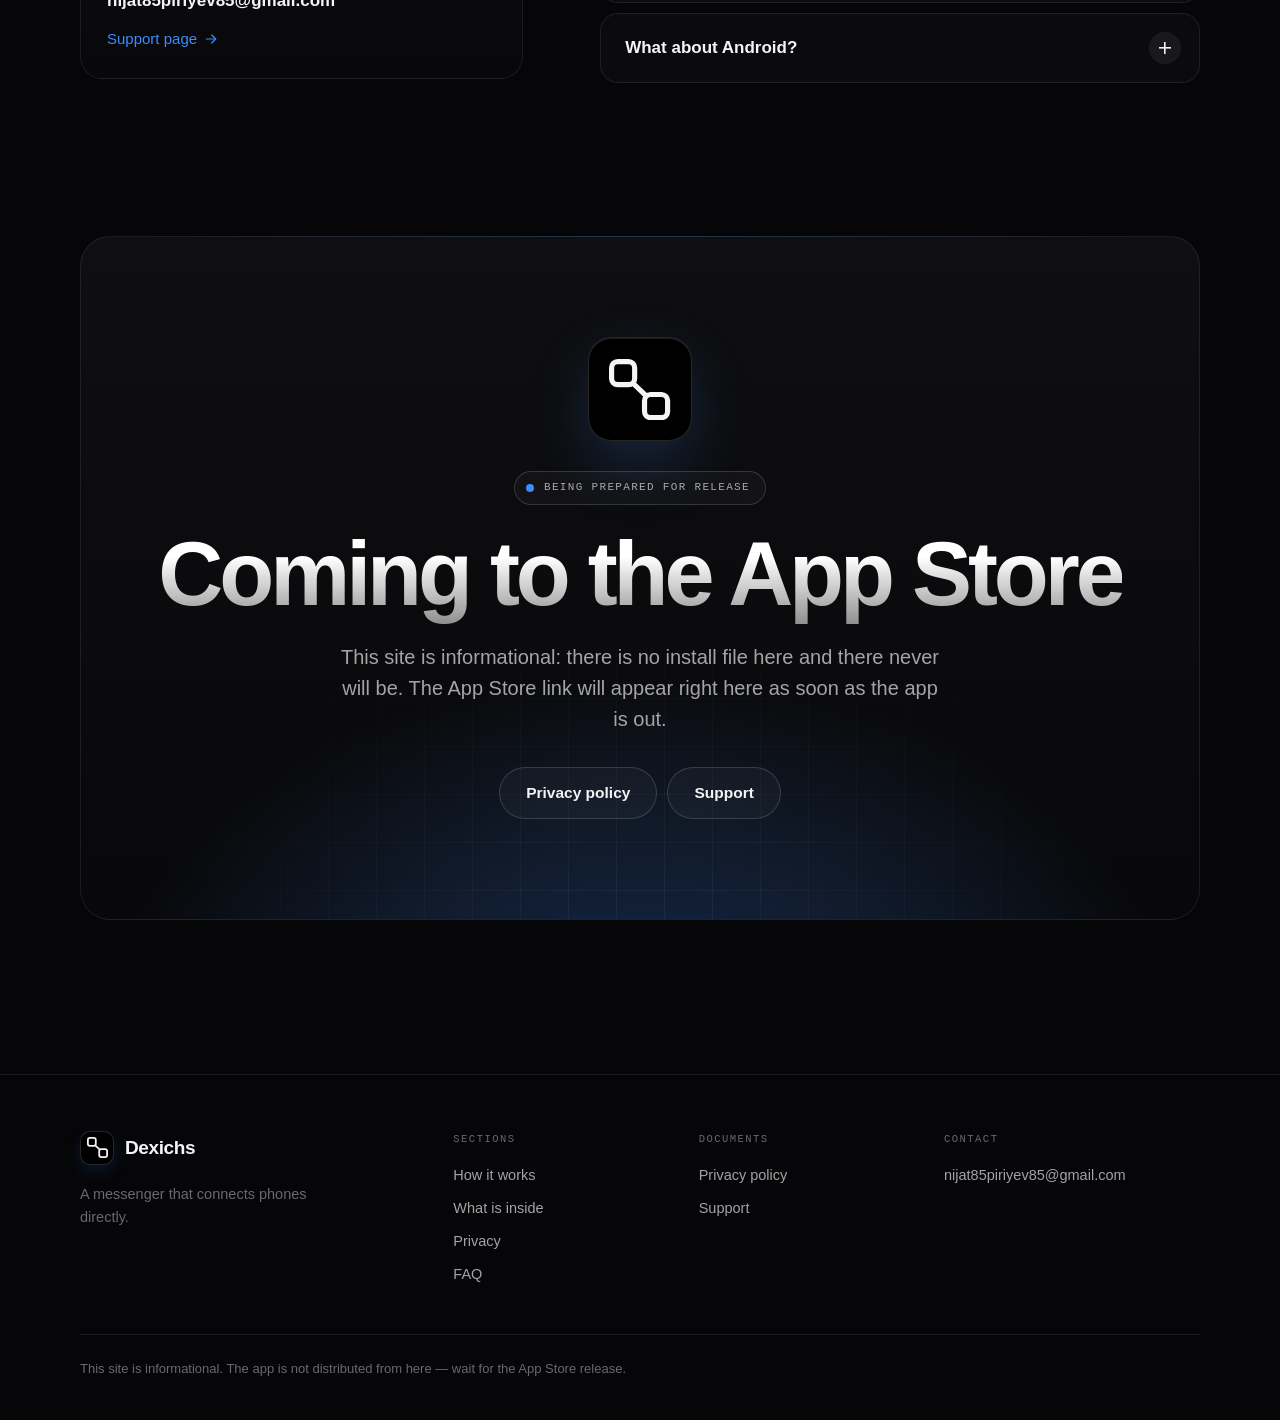
==== commit c1db5e92: "Кнопка «CS2» справа в шапке главной Ведёт на игру в cs2/. Цвет свой, золотой, как в игре — акцент са" ====
--- a/index.html
+++ b/index.html
@@ -80,7 +80,7 @@
 </script>
 
 <link rel="preload" href="assets/fonts/golostext-cyrillic.woff2" as="font" type="font/woff2" crossorigin>
-<link rel="stylesheet" href="styles.css?v=2">
+<link rel="stylesheet" href="styles.css?v=3">
 </head>
 <body>
 
@@ -148,6 +148,10 @@
           <button type="button" data-lang="ru" aria-pressed="true">RU</button>
           <button type="button" data-lang="en" aria-pressed="false">EN</button>
         </div>
+        <a class="play-cs2" href="cs2/" aria-label="Играть в CS2" data-i18n-aria="playCs2">
+          <svg viewBox="0 0 24 24" aria-hidden="true"><circle cx="12" cy="12" r="6.5"/><path d="M12 2.5v5M12 16.5v5M2.5 12h5M16.5 12h5"/></svg>
+          <span>CS2</span>
+        </a>
         <button class="burger" type="button" aria-expanded="false" aria-controls="nav"
                 aria-label="Меню" data-i18n-aria="menu"><span></span><span></span></button>
       </div>
@@ -626,6 +630,6 @@
   </div>
 </footer>
 
-<script src="script.js?v=2" defer></script>
+<script src="script.js?v=3" defer></script>
 </body>
 </html>
--- a/styles.css
+++ b/styles.css
@@ -385,6 +385,51 @@
 }
 .lang button:hover { color: var(--text); }
 .lang button[aria-pressed="true"] { background: var(--text); color: var(--bg); }
+
+/* Кнопка игры CS2 — крайняя справа. Цвет свой, золотой, как в самой игре:
+   акцент сайта меняется посетителем, а эта кнопка к мессенджеру не относится. */
+.play-cs2 {
+  display: inline-flex;
+  align-items: center;
+  gap: 7px;
+  height: 36px;
+  padding: 0 15px 0 12px;
+  border-radius: 999px;
+  background: #ffbe46;
+  color: #161006;
+  font-family: var(--mono);
+  font-size: 12px;
+  font-weight: 700;
+  letter-spacing: 0.08em;
+  text-decoration: none;
+  white-space: nowrap;
+  box-shadow: 0 8px 24px -12px rgba(255, 190, 70, 0.8);
+  transition: background-color 0.2s ease, transform 0.2s ease, box-shadow 0.2s ease;
+}
+.play-cs2:hover {
+  background: #ffcd70;
+  transform: translateY(-1px);
+  box-shadow: 0 12px 28px -12px rgba(255, 190, 70, 0.95);
+}
+.play-cs2 svg {
+  width: 16px; height: 16px;
+  fill: none;
+  stroke: currentColor;
+  stroke-width: 2.2;
+  stroke-linecap: round;
+}
+/* На телефоне в шапке тесно: знак, язык, CS2 и меню должны встать в одну строку. */
+@media (max-width: 480px) {
+  .top__bar { gap: 8px; padding: 0 8px 0 12px; }
+  .brand { gap: 9px; }
+  .top__end { gap: 6px; }
+  .lang button { padding: 6px 8px; }
+  .play-cs2 { height: 34px; padding: 0 10px; font-size: 11.5px; }
+  .play-cs2 svg { display: none; }
+}
+@media (max-width: 340px) {
+  .brand > span:last-child { display: none; }
+}
 
 .burger {
   display: none;
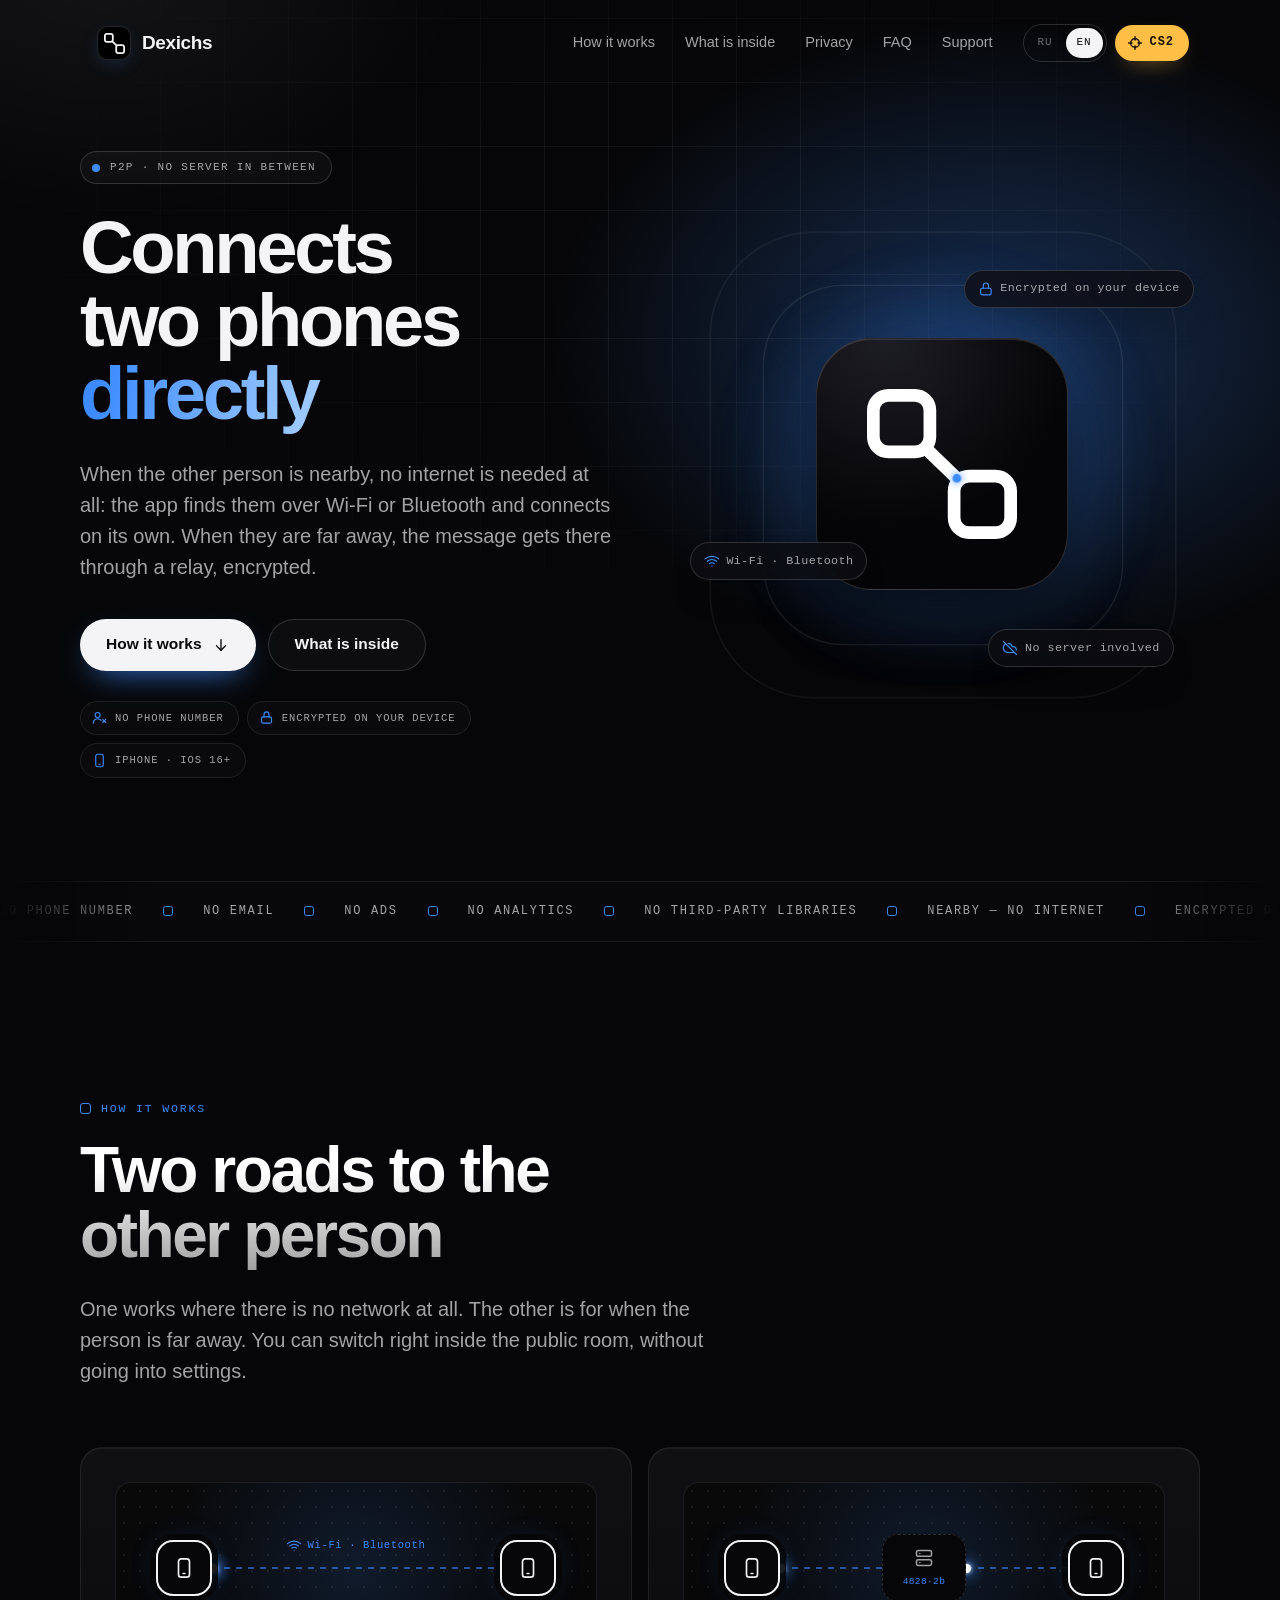
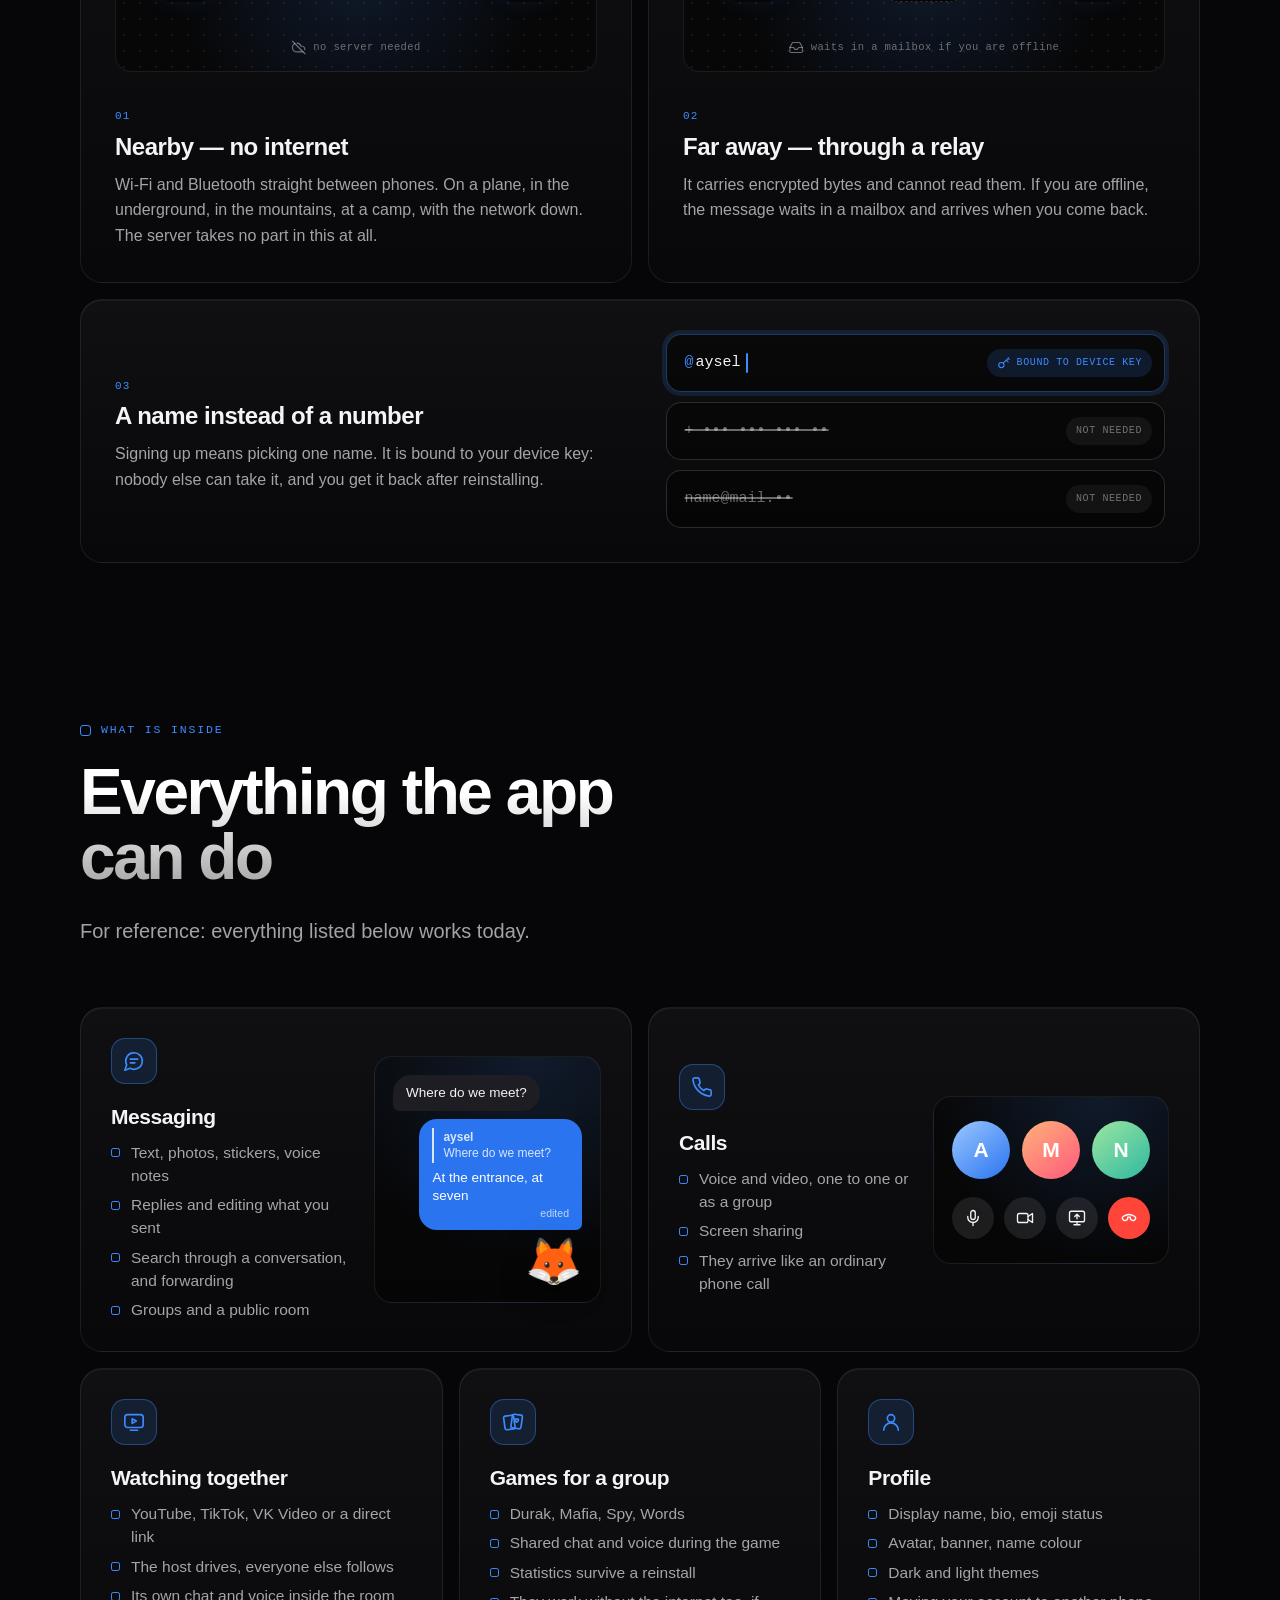
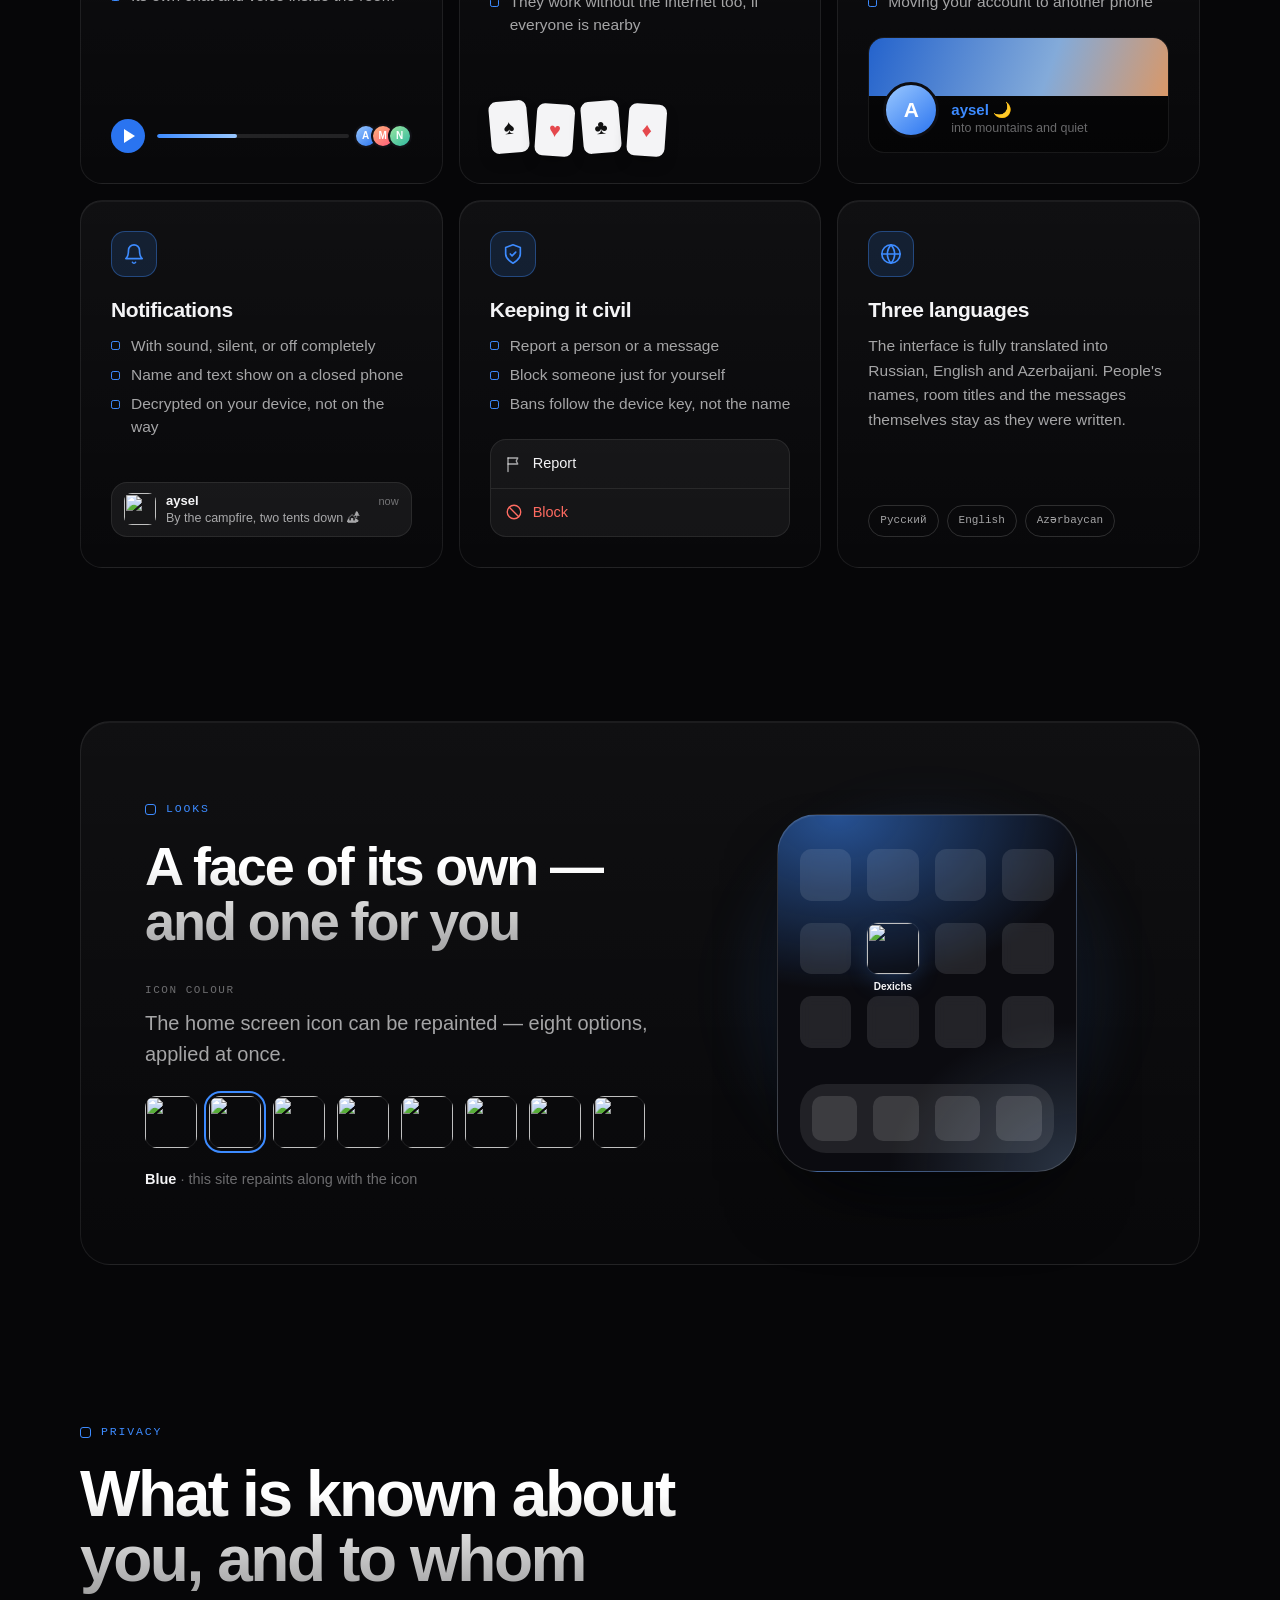
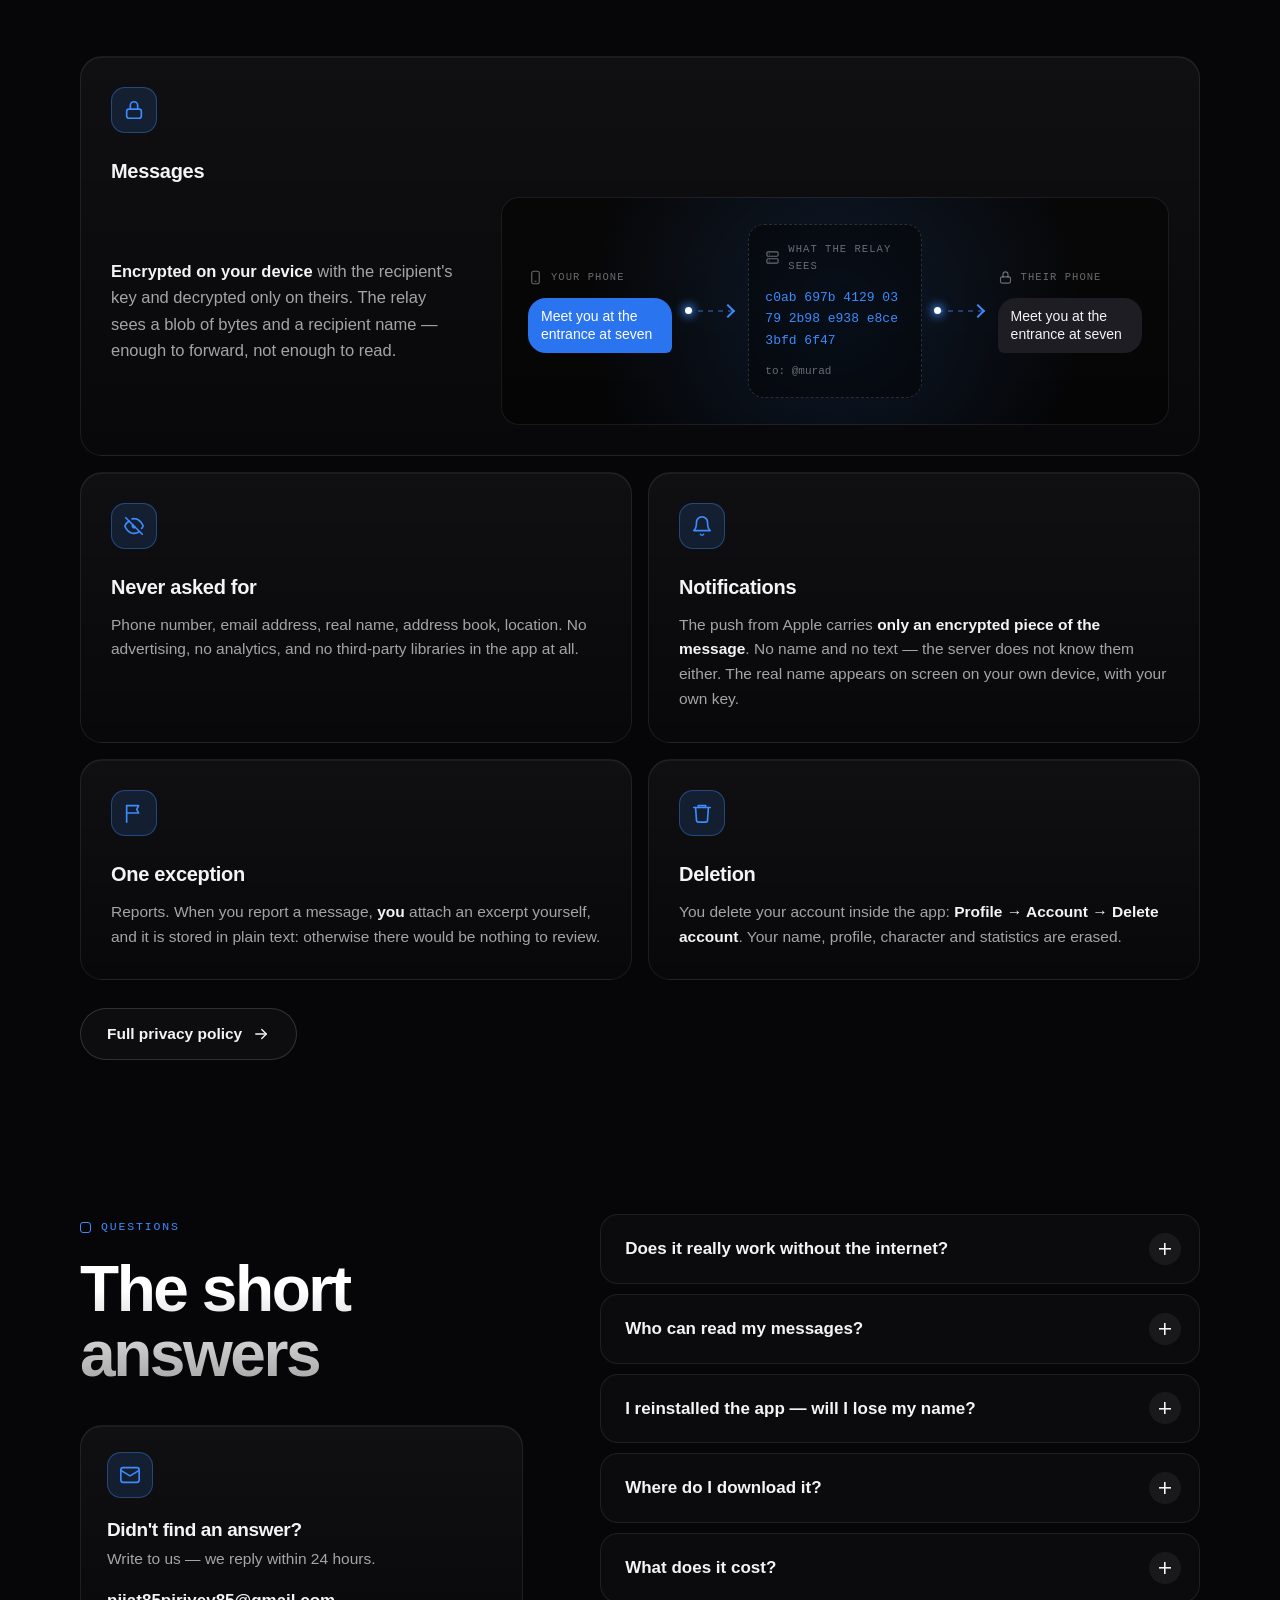
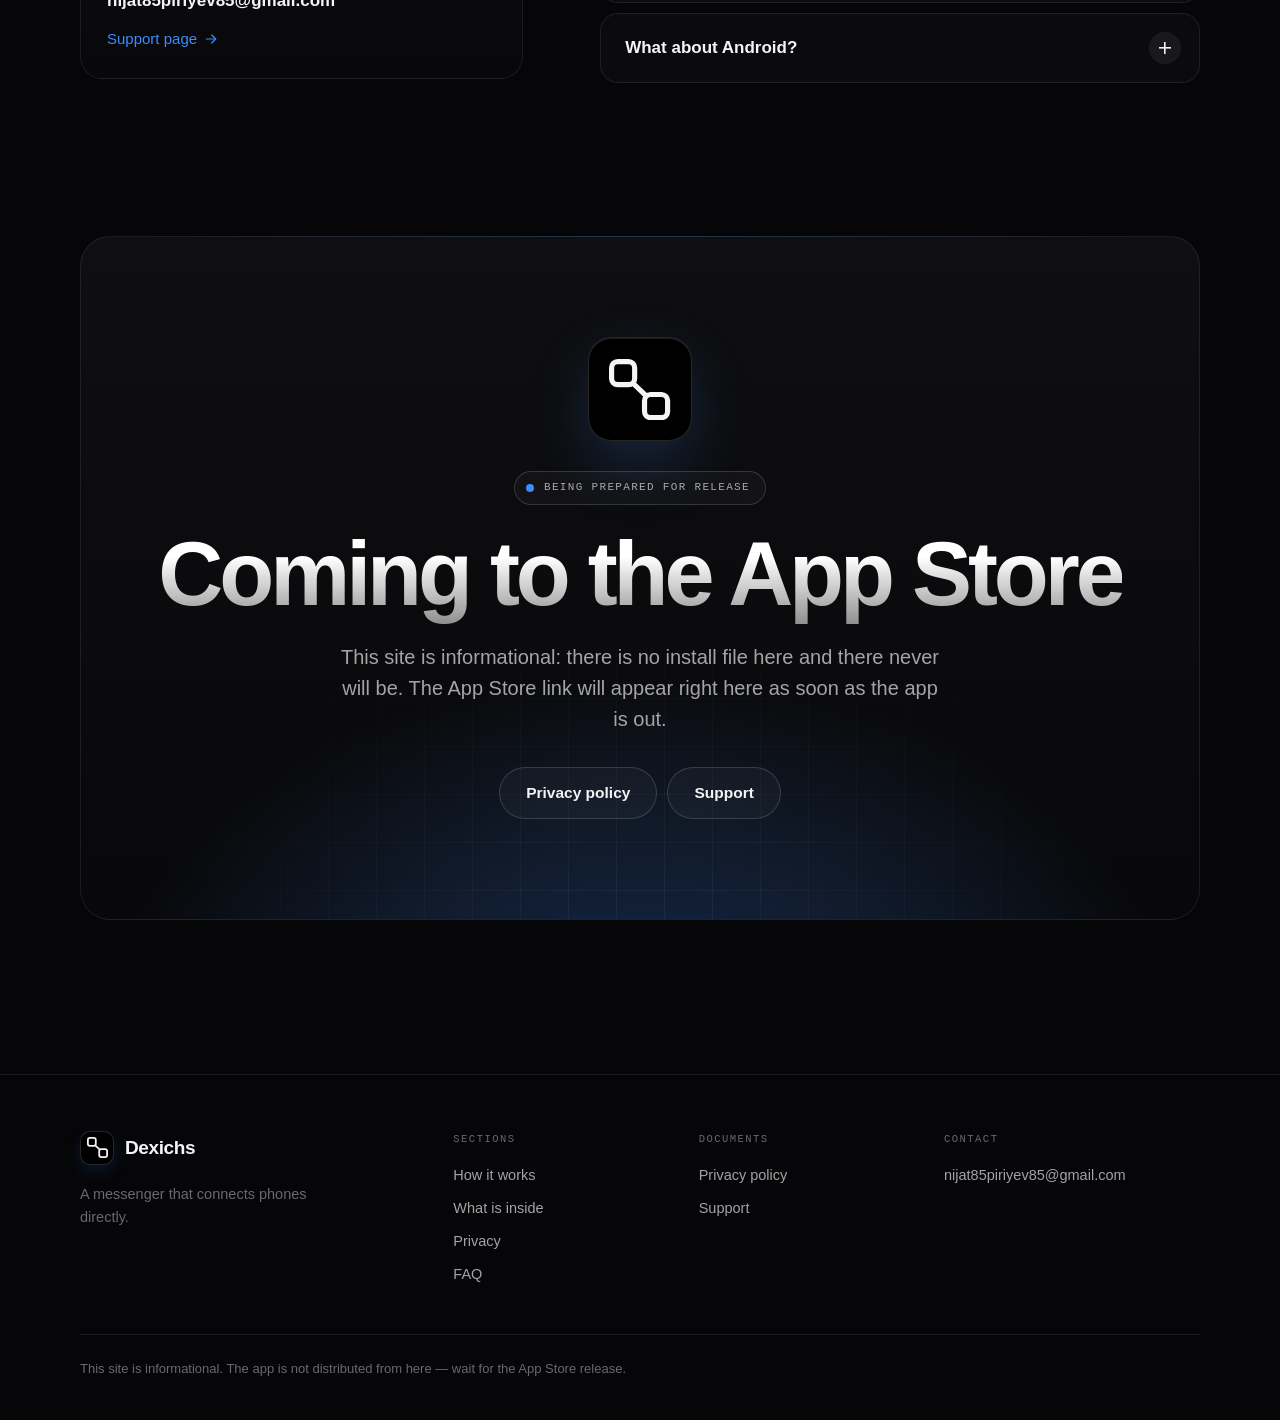
==== commit 026e1e18: "CS2: версия на C++ (WebAssembly) и выбор версии на кнопке CS2 Новая версия игры в cs2/cpp/: 3D-карта" ====
--- a/index.html
+++ b/index.html
@@ -148,10 +148,23 @@
           <button type="button" data-lang="ru" aria-pressed="true">RU</button>
           <button type="button" data-lang="en" aria-pressed="false">EN</button>
         </div>
-        <a class="play-cs2" href="cs2/" aria-label="Играть в CS2" data-i18n-aria="playCs2">
-          <svg viewBox="0 0 24 24" aria-hidden="true"><circle cx="12" cy="12" r="6.5"/><path d="M12 2.5v5M12 16.5v5M2.5 12h5M16.5 12h5"/></svg>
-          <span>CS2</span>
-        </a>
+        <div class="cs2-pick">
+          <a class="play-cs2" href="cs2/cpp/" aria-label="Играть в CS2" data-i18n-aria="playCs2"
+             aria-haspopup="true" aria-expanded="false" aria-controls="cs2-menu">
+            <svg viewBox="0 0 24 24" aria-hidden="true"><circle cx="12" cy="12" r="6.5"/><path d="M12 2.5v5M12 16.5v5M2.5 12h5M16.5 12h5"/></svg>
+            <span>CS2</span>
+          </a>
+          <div class="cs2-menu" id="cs2-menu" hidden>
+            <a href="cs2/cpp/">
+              <b>C++</b>
+              <span data-i18n="cs2Cpp">Новая версия · 3D, тени, для любых ПК</span>
+            </a>
+            <a href="cs2/">
+              <b>Python</b>
+              <span data-i18n="cs2Py">Классическая версия</span>
+            </a>
+          </div>
+        </div>
         <button class="burger" type="button" aria-expanded="false" aria-controls="nav"
                 aria-label="Меню" data-i18n-aria="menu"><span></span><span></span></button>
       </div>
--- a/styles.css
+++ b/styles.css
@@ -418,6 +418,35 @@
   stroke-width: 2.2;
   stroke-linecap: round;
 }
+/* Выбор версии игры: C++ или Python — небольшое меню под кнопкой. */
+.cs2-pick { position: relative; }
+.cs2-menu {
+  position: absolute;
+  top: calc(100% + 10px);
+  right: 0;
+  z-index: 60;
+  display: grid;
+  gap: 4px;
+  width: 260px;
+  padding: 6px;
+  border: 1px solid var(--line-2);
+  border-radius: 16px;
+  background: var(--bg-raise);
+  box-shadow: 0 18px 40px -16px rgba(0, 0, 0, 0.8);
+}
+.cs2-menu[hidden] { display: none; }
+.cs2-menu a {
+  display: grid;
+  gap: 3px;
+  padding: 10px 12px;
+  border-radius: 11px;
+  color: var(--text);
+  text-decoration: none;
+  transition: background-color 0.18s ease;
+}
+.cs2-menu a:hover, .cs2-menu a:focus-visible { background: rgba(255, 190, 70, 0.12); outline: none; }
+.cs2-menu b { font-family: var(--mono); font-size: 13px; letter-spacing: 0.06em; color: #ffbe46; }
+.cs2-menu span { font-size: 13px; color: var(--text-dim); }
 /* На телефоне в шапке тесно: знак, язык, CS2 и меню должны встать в одну строку. */
 @media (max-width: 480px) {
   .top__bar { gap: 8px; padding: 0 8px 0 12px; }
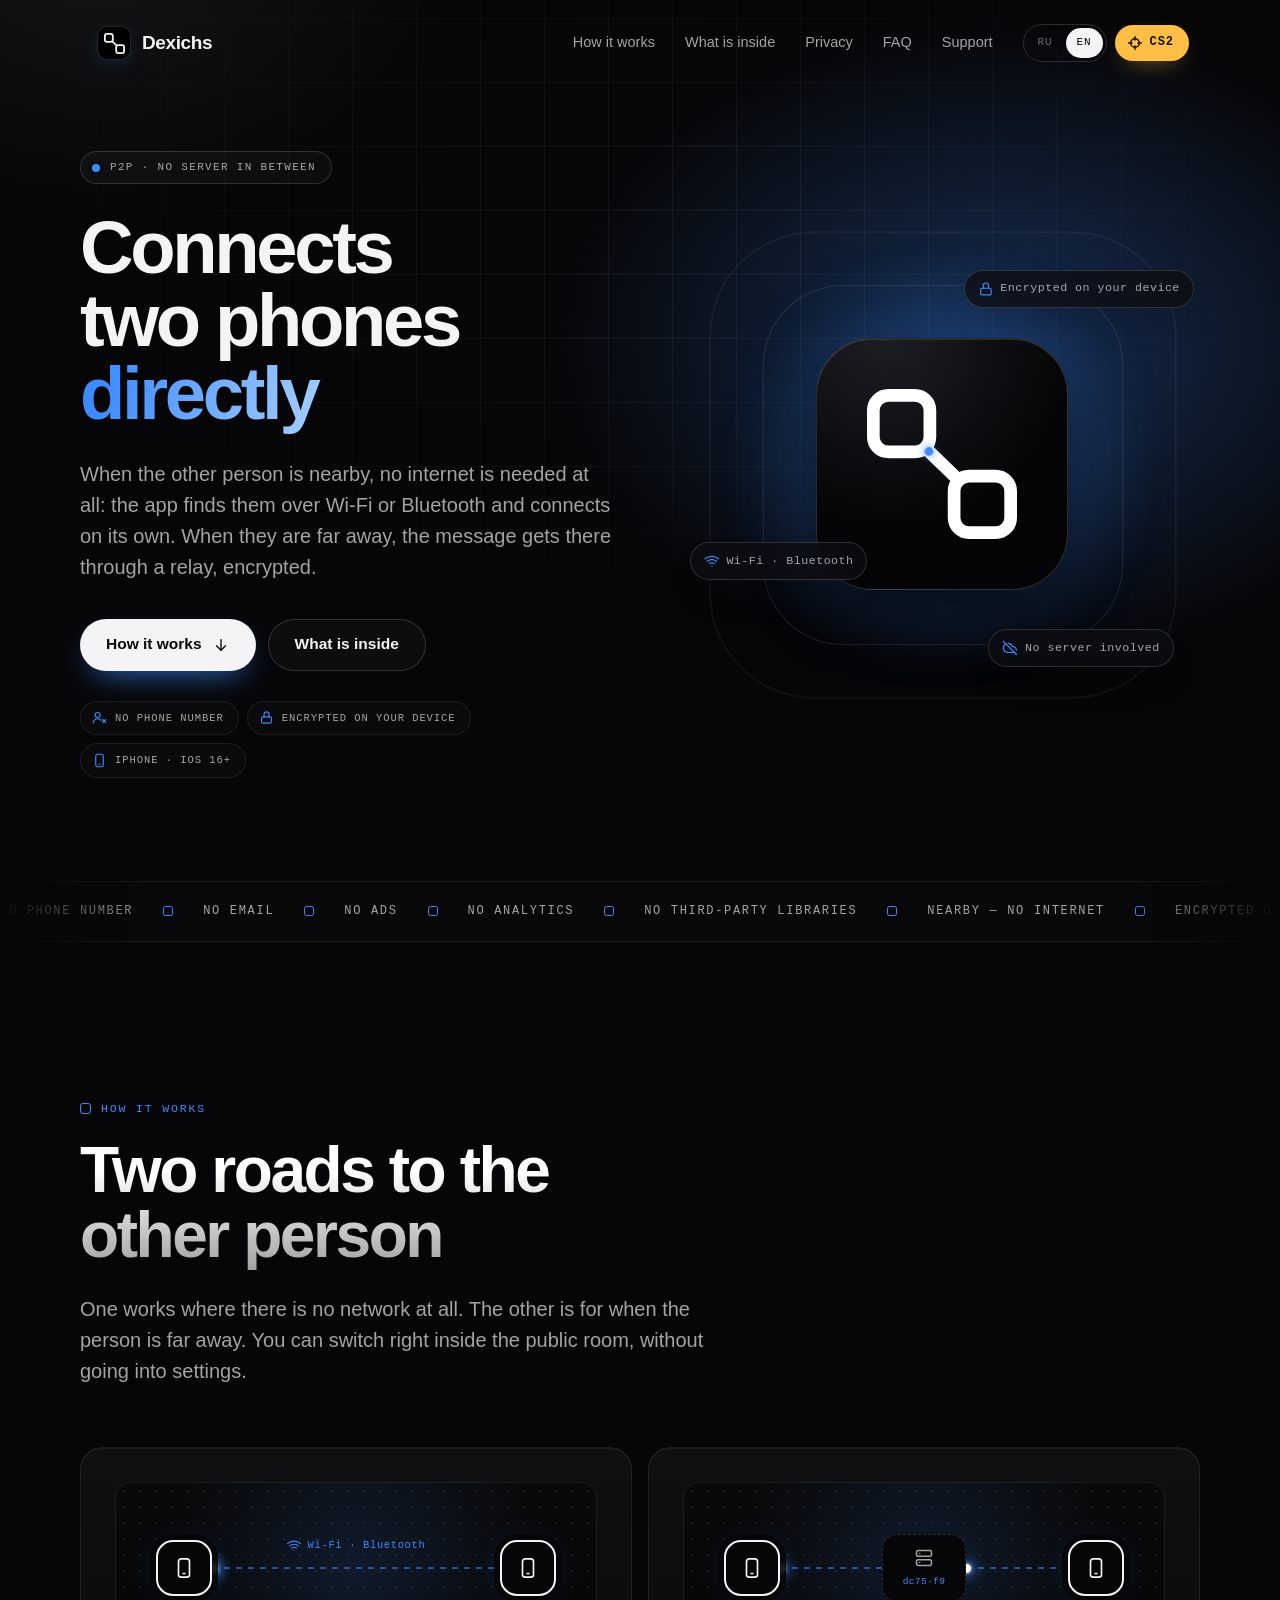
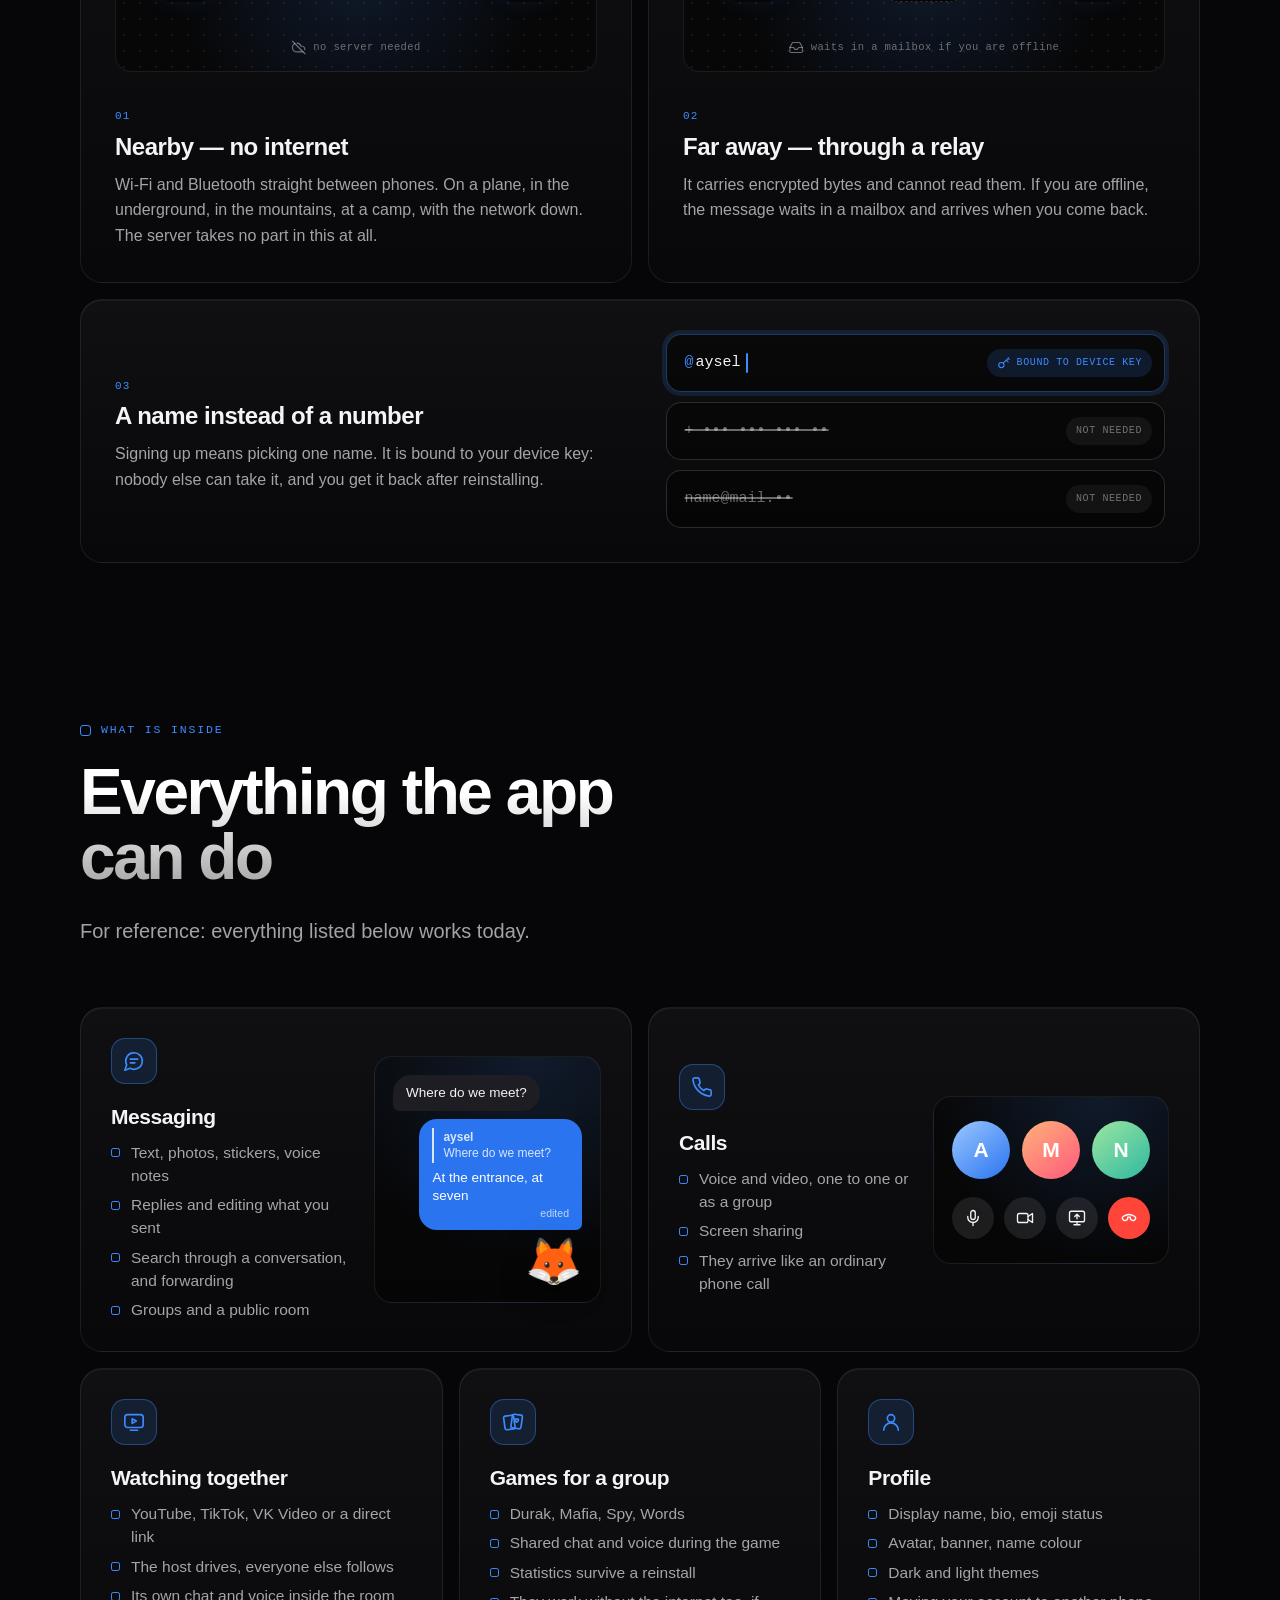
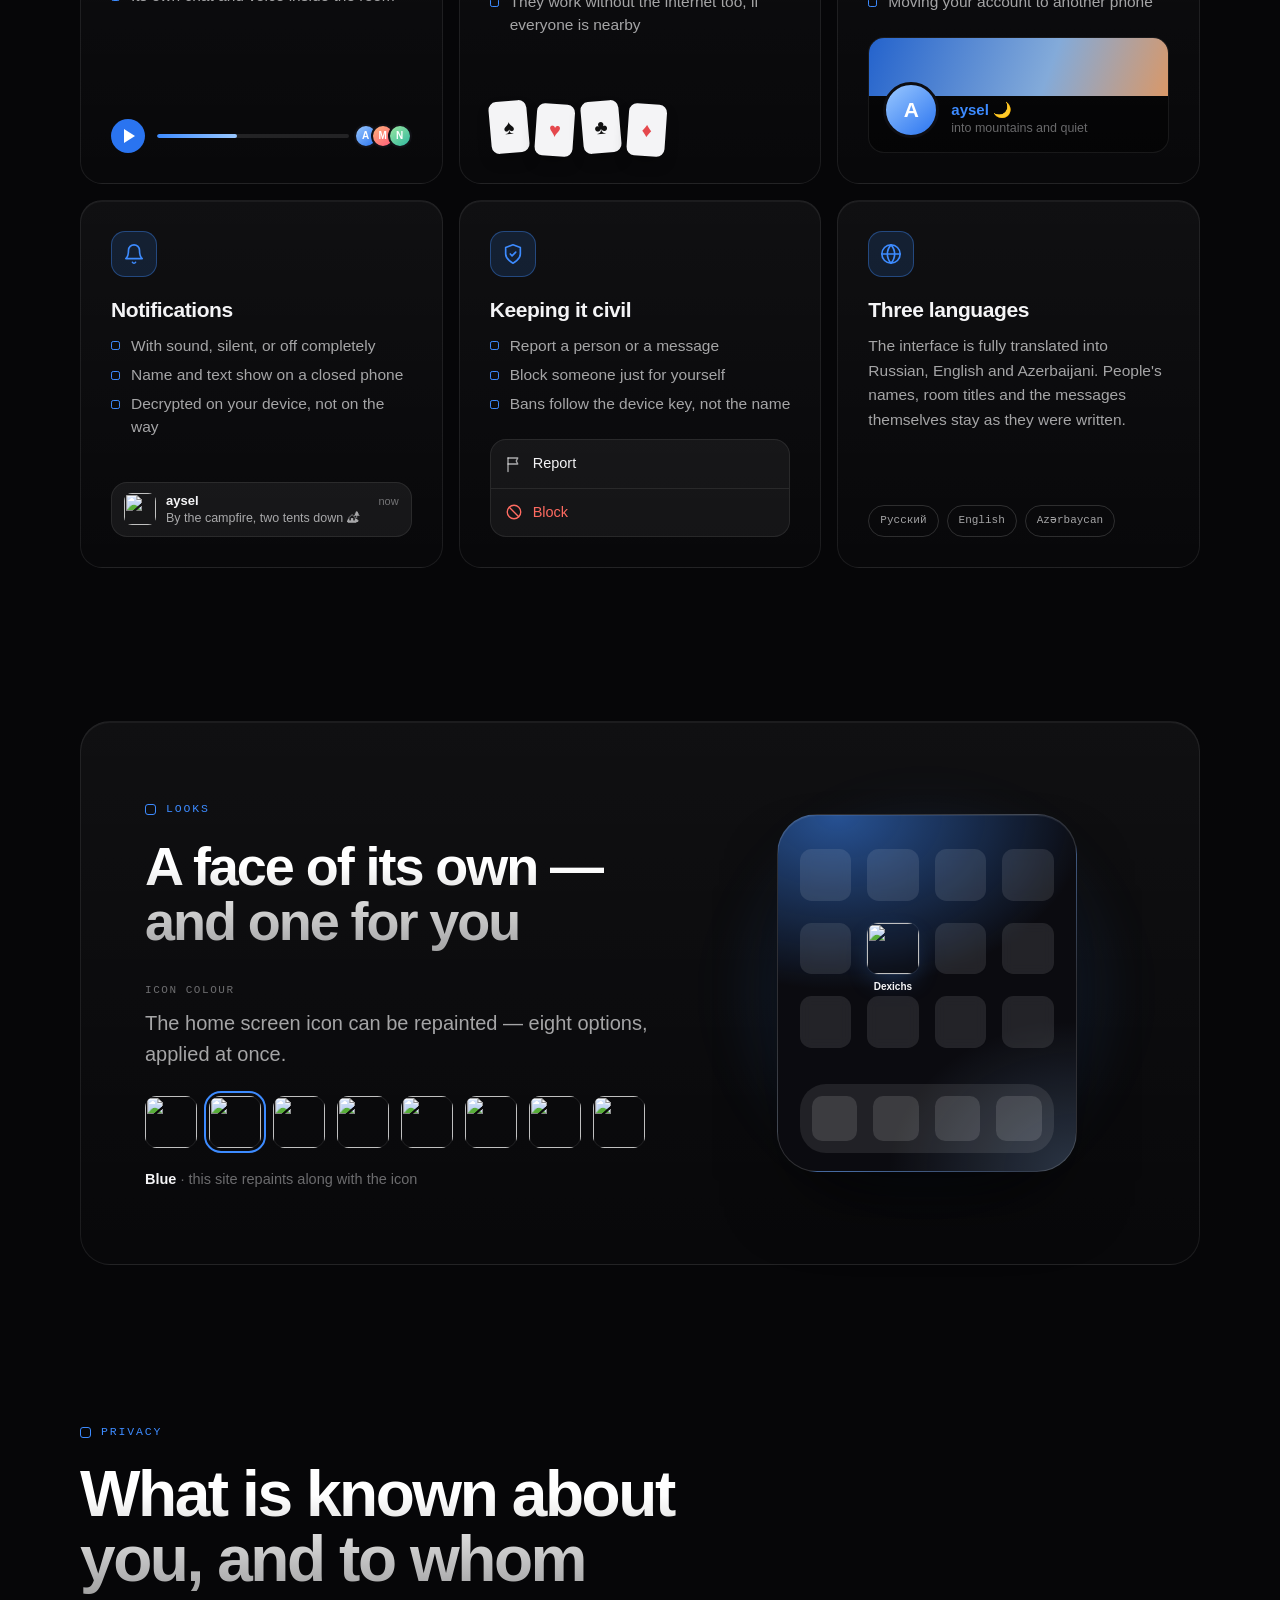
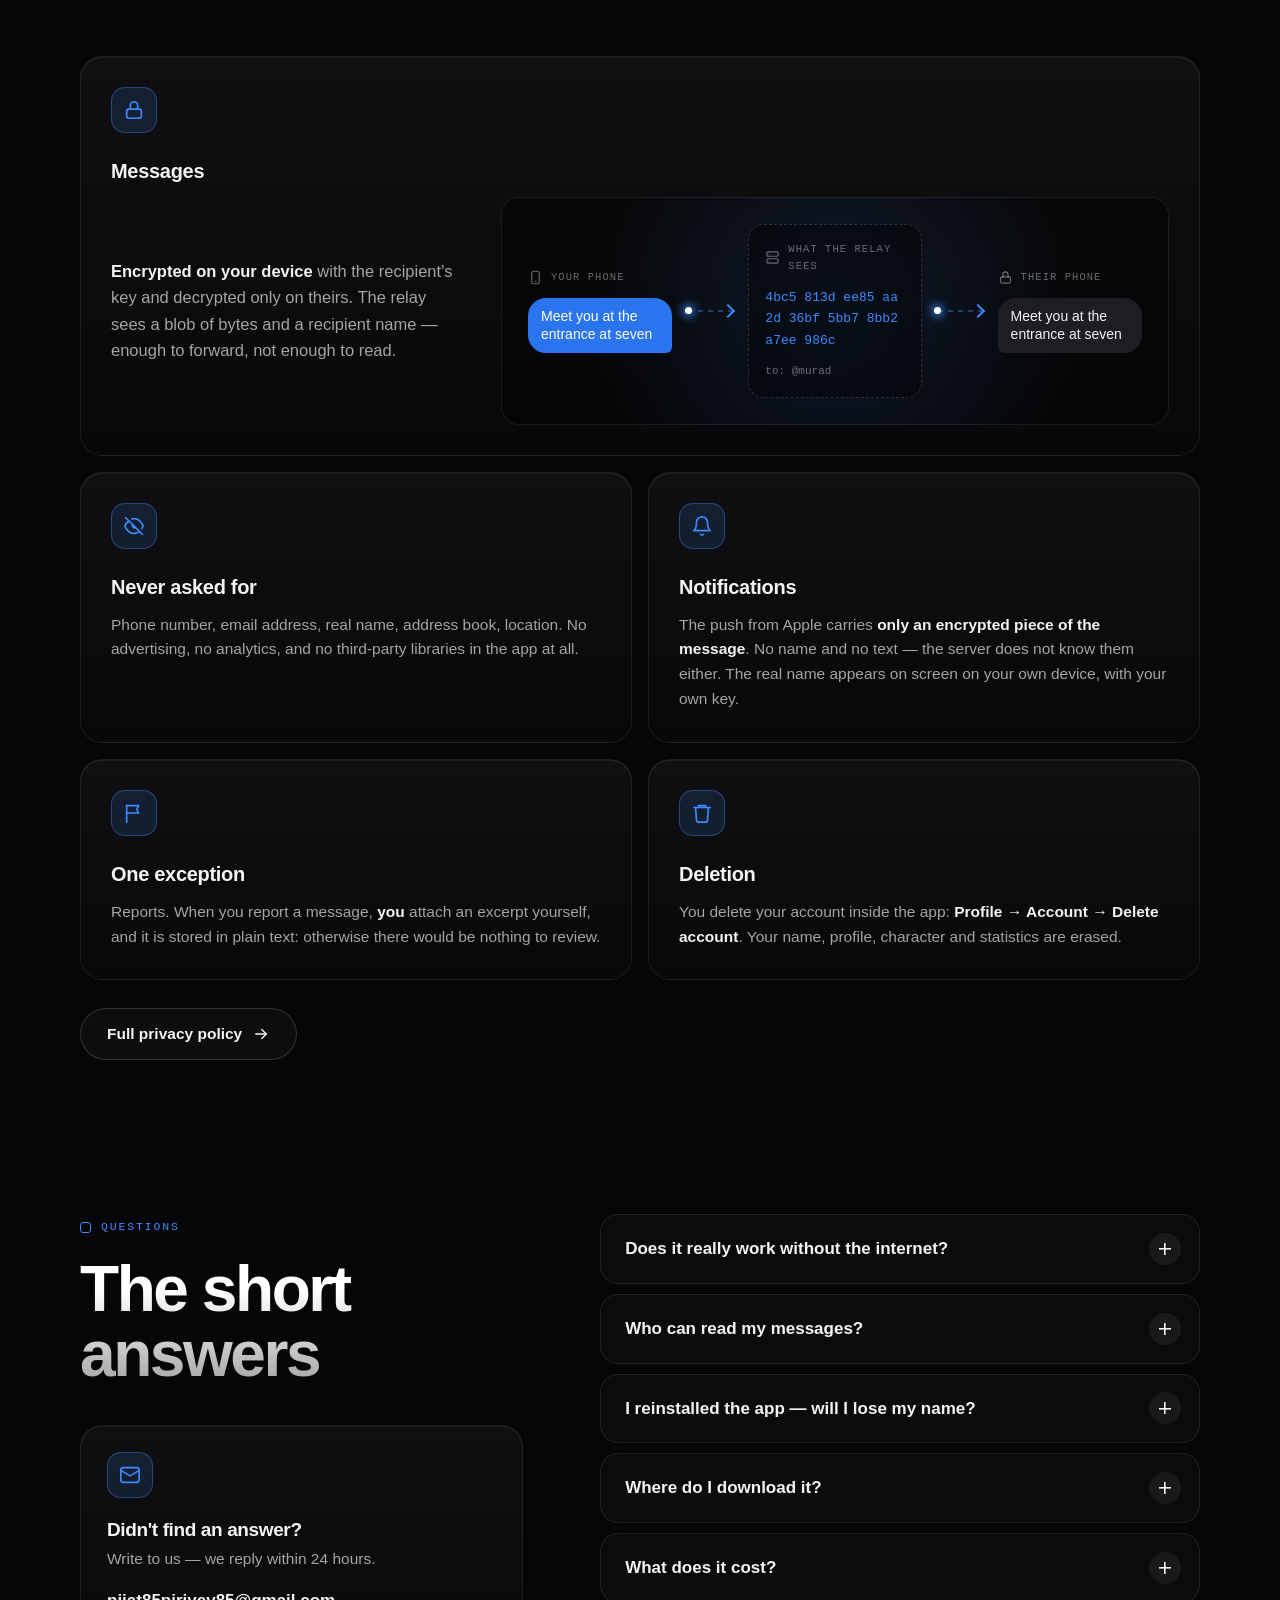
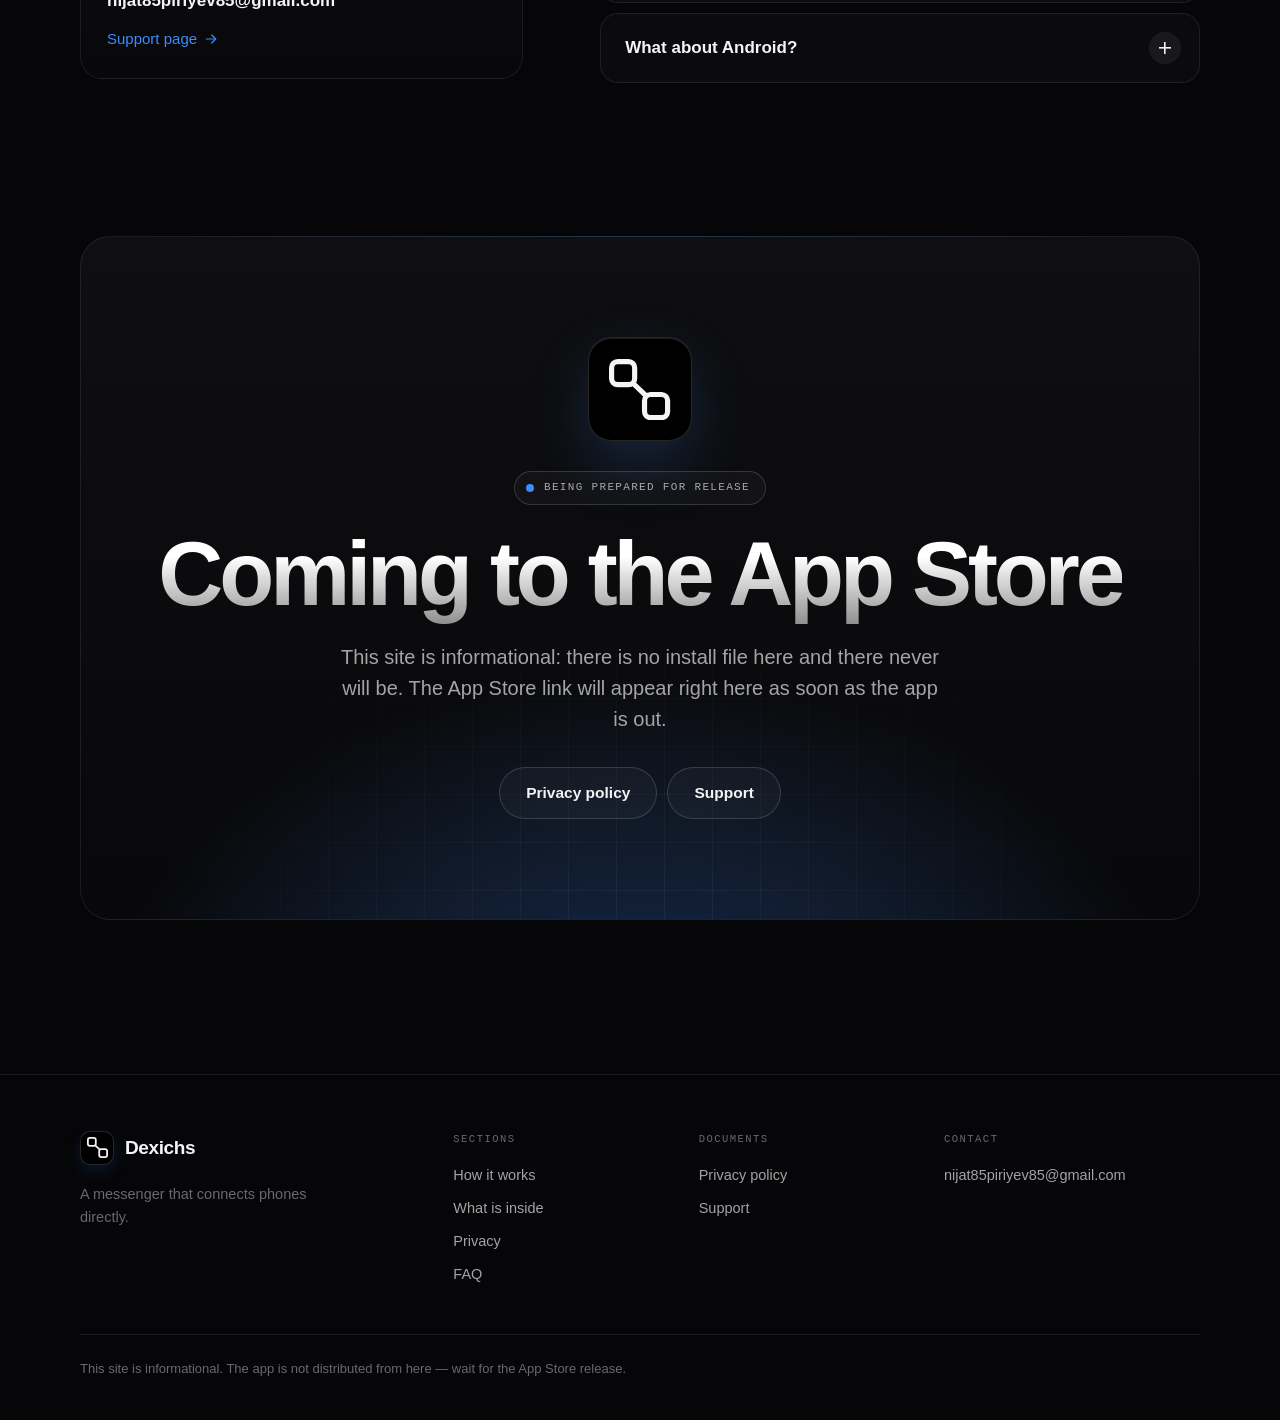
==== commit 6e25689e: "CS2: версия на Python временно закрыта — /cs2/ переводит на /cs2/cpp/, пункт Python в меню неактивен" ====
--- a/index.html
+++ b/index.html
@@ -159,10 +159,10 @@
               <b>C++</b>
               <span data-i18n="cs2Cpp">Новая версия · 3D, тени, для любых ПК</span>
             </a>
-            <a href="cs2/">
+            <div class="cs2-off" aria-disabled="true">
               <b>Python</b>
-              <span data-i18n="cs2Py">Классическая версия</span>
-            </a>
+              <span data-i18n="cs2Py">Временно недоступна</span>
+            </div>
           </div>
         </div>
         <button class="burger" type="button" aria-expanded="false" aria-controls="nav"
--- a/styles.css
+++ b/styles.css
@@ -447,6 +447,9 @@
 .cs2-menu a:hover, .cs2-menu a:focus-visible { background: rgba(255, 190, 70, 0.12); outline: none; }
 .cs2-menu b { font-family: var(--mono); font-size: 13px; letter-spacing: 0.06em; color: #ffbe46; }
 .cs2-menu span { font-size: 13px; color: var(--text-dim); }
+/* Версия на Python временно закрыта: пункт виден, но не нажимается */
+.cs2-menu .cs2-off { display: grid; gap: 3px; padding: 10px 12px; border-radius: 11px; opacity: 0.45; cursor: not-allowed; }
+.cs2-menu .cs2-off b { color: var(--text-dim); }
 /* На телефоне в шапке тесно: знак, язык, CS2 и меню должны встать в одну строку. */
 @media (max-width: 480px) {
   .top__bar { gap: 8px; padding: 0 8px 0 12px; }
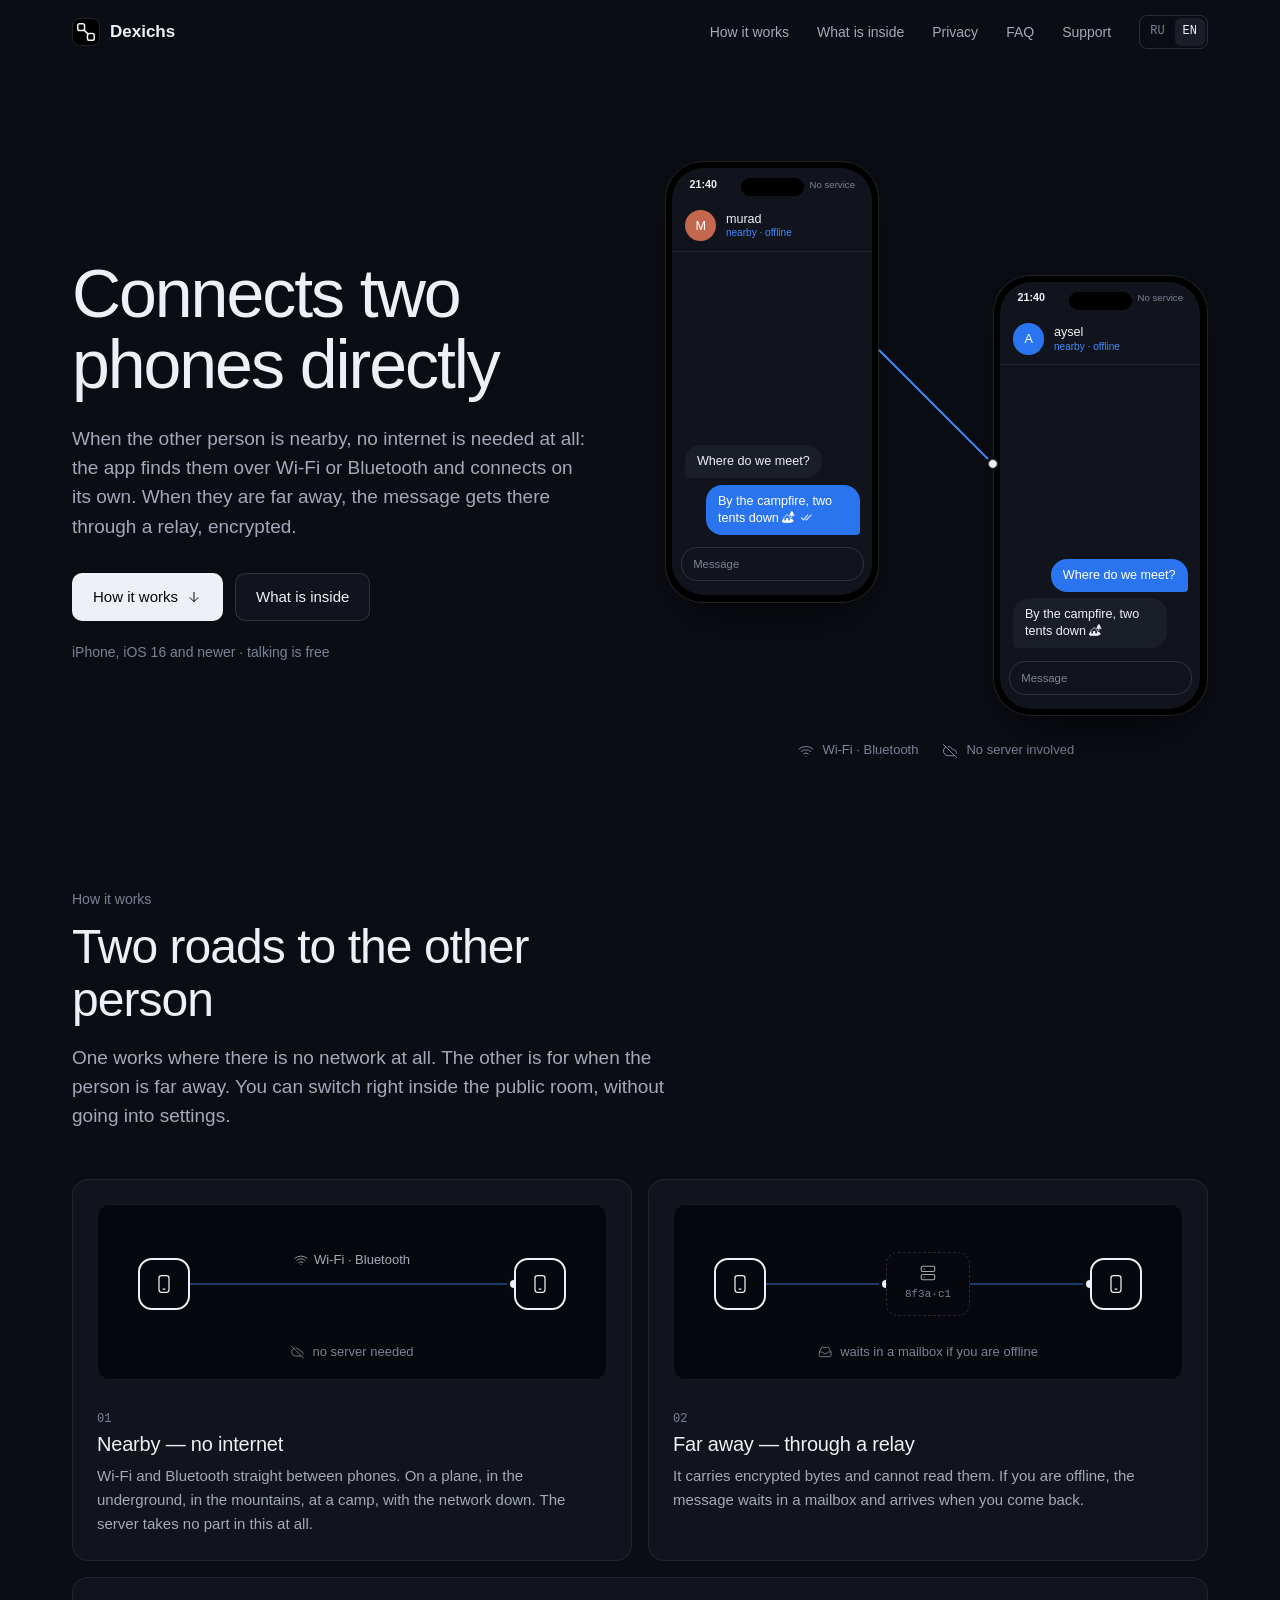
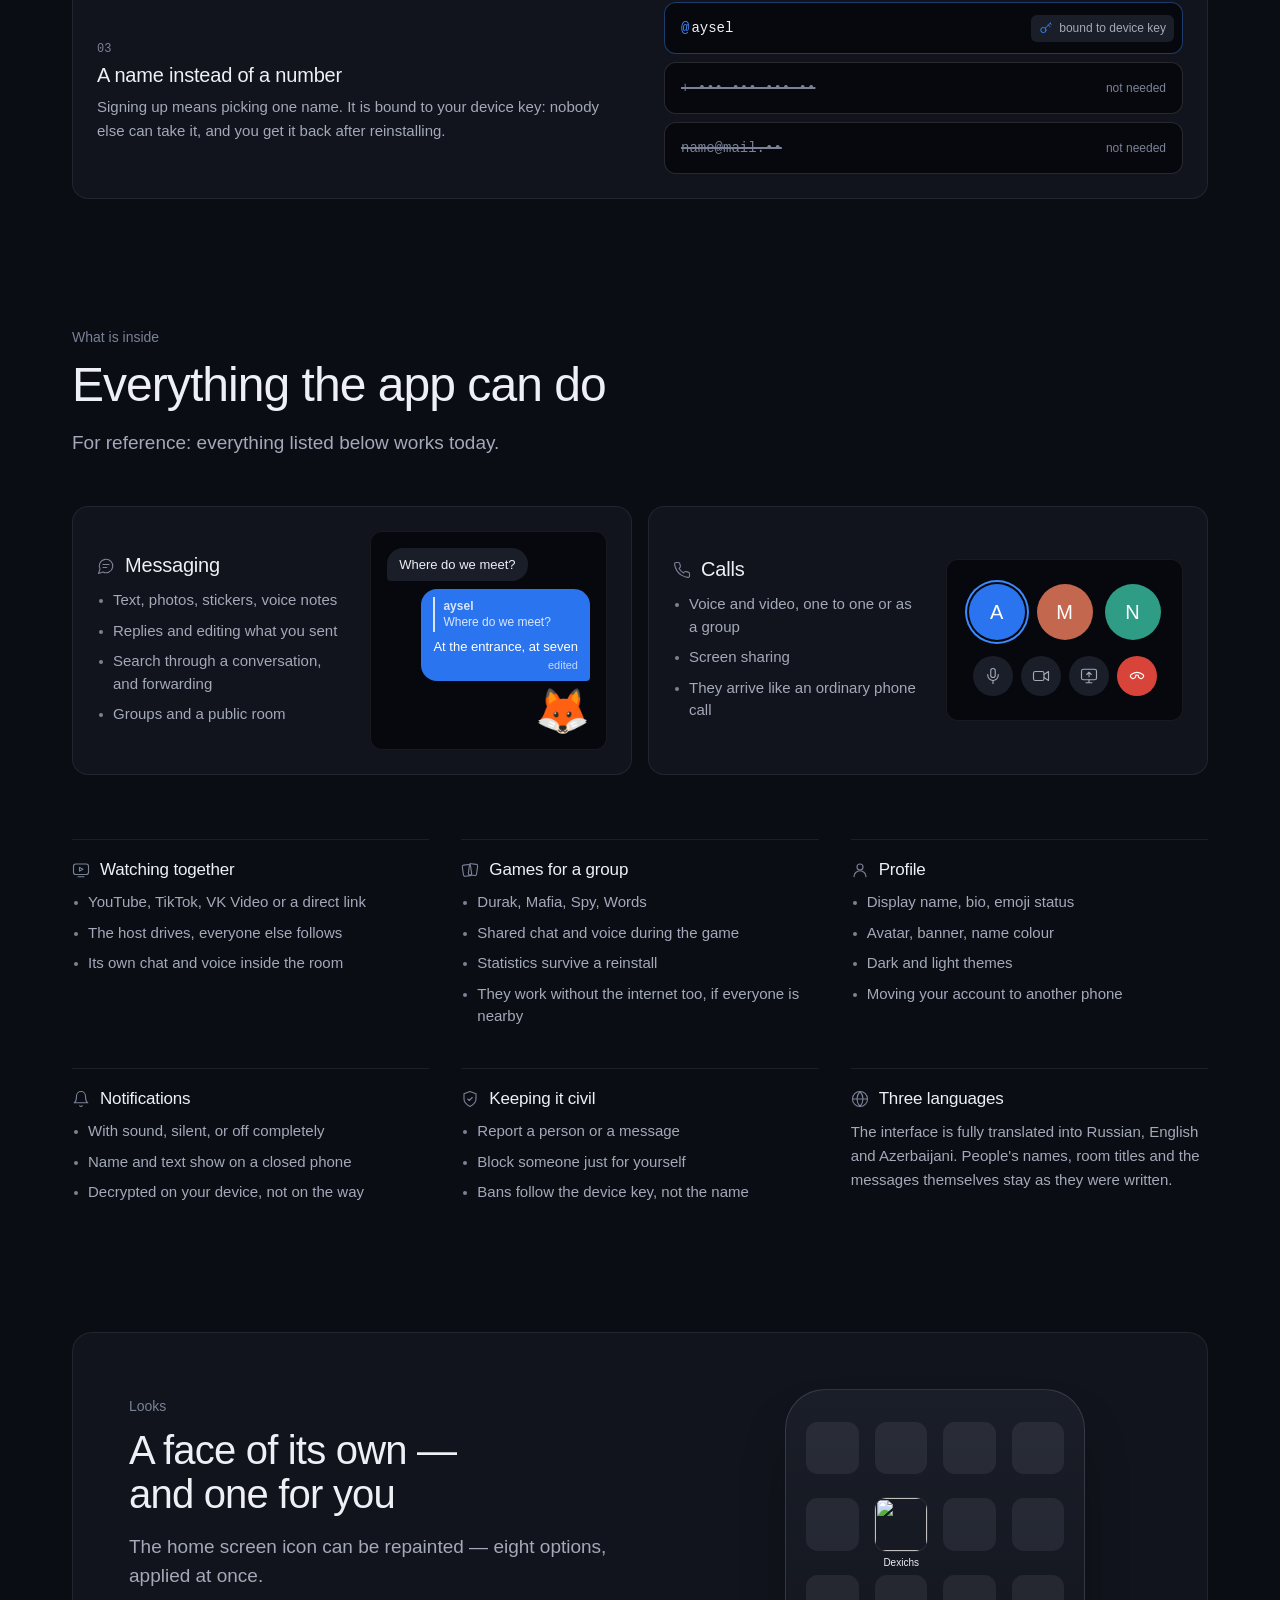
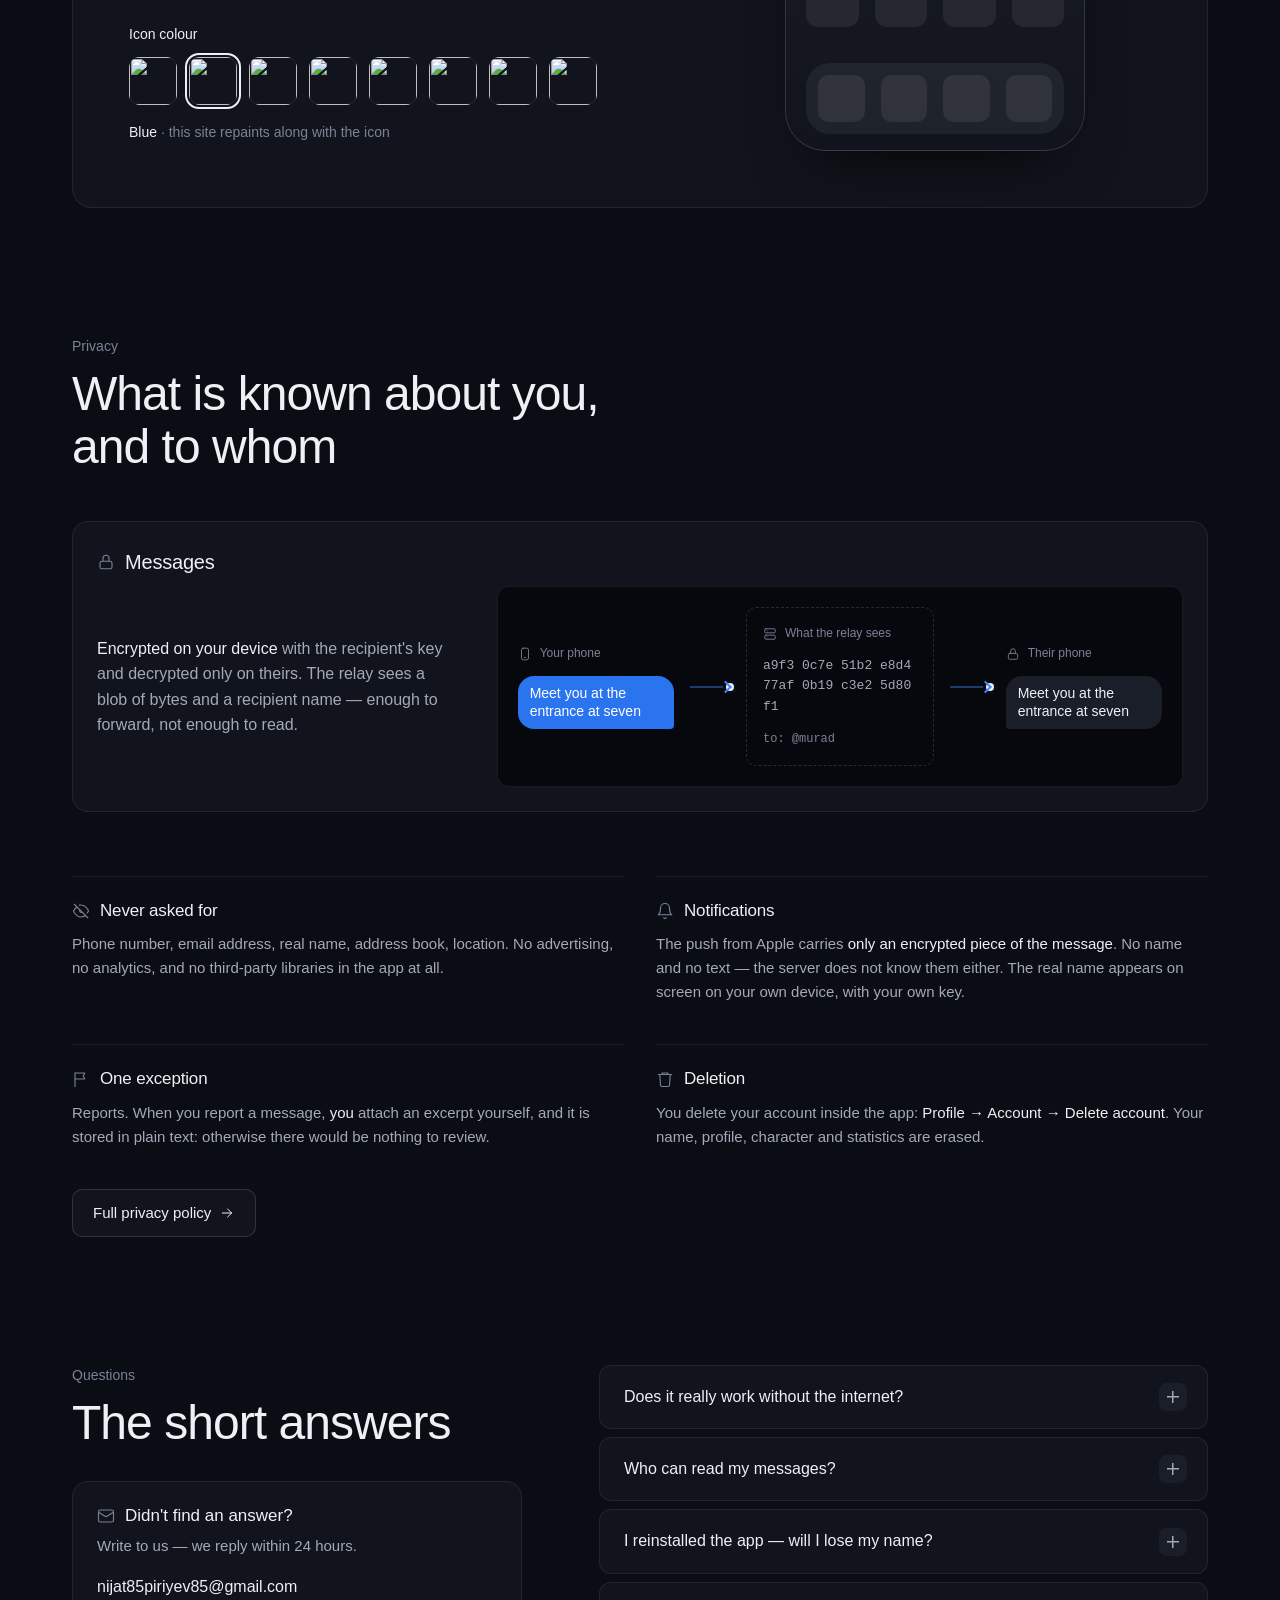
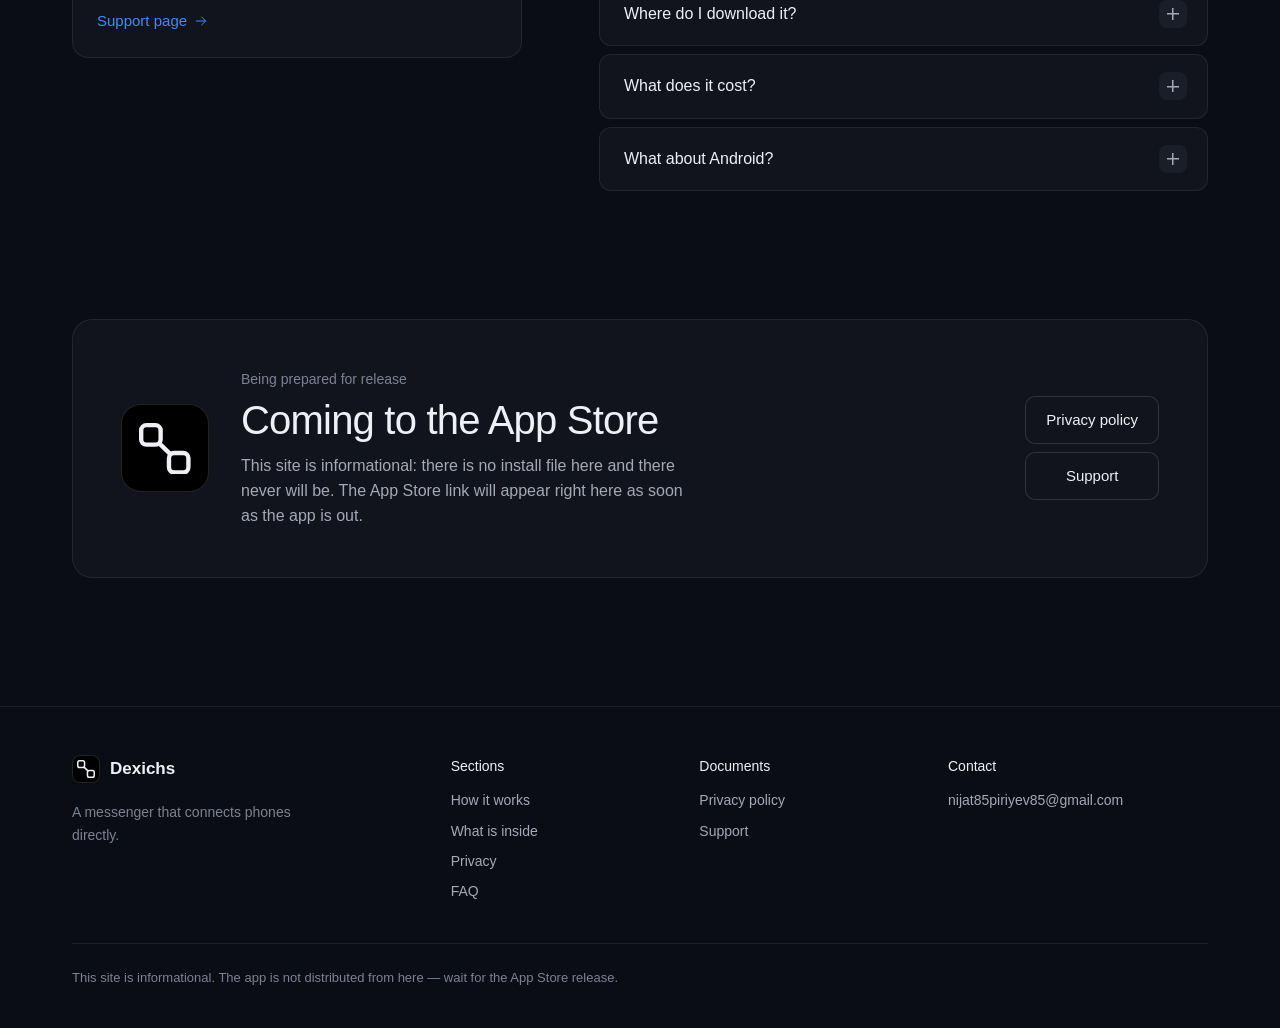
==== commit 60839a04: "Сайт: новый дизайн без «сгенерированного» вида - Первый экран: два iPhone без сети с одной переписко" ====
--- a/index.html
+++ b/index.html
@@ -5,7 +5,7 @@
 <meta name="viewport" content="width=device-width, initial-scale=1, viewport-fit=cover">
 <title>Dexichs — мессенджер, который связывает телефоны напрямую</title>
 <meta name="description" content="Dexichs находит собеседника рядом по Wi-Fi и Bluetooth и соединяется с ним без интернета. Переписка шифруется на устройстве. Ни номера телефона, ни почты.">
-<meta name="theme-color" content="#060608">
+<meta name="theme-color" content="#0b0d14">
 <meta name="color-scheme" content="dark">
 <meta name="google-site-verification" content="8EN-TZUp0n8-IN4tslo_CdfUFhrkejA2eB2_Vl_a-yc">
 
@@ -80,7 +80,7 @@
 </script>
 
 <link rel="preload" href="assets/fonts/golostext-cyrillic.woff2" as="font" type="font/woff2" crossorigin>
-<link rel="stylesheet" href="styles.css?v=3">
+<link rel="stylesheet" href="styles.css?v=4">
 </head>
 <body>
 
@@ -103,7 +103,7 @@
   <symbol id="i-chat" viewBox="0 0 24 24"><path d="M7.9 20A9 9 0 1 0 4 16.1L2 22Z"/><path d="M8 10h8M8 14h5"/></symbol>
   <symbol id="i-call" viewBox="0 0 24 24"><path d="M22 16.9v3a2 2 0 0 1-2.2 2 19.8 19.8 0 0 1-8.6-3.1 19.5 19.5 0 0 1-6-6A19.8 19.8 0 0 1 2.1 4.2 2 2 0 0 1 4.1 2h3a2 2 0 0 1 2 1.7c.1 1 .4 1.9.7 2.8a2 2 0 0 1-.5 2.1L8.1 9.9a16 16 0 0 0 6 6l1.3-1.3a2 2 0 0 1 2.1-.4c.9.3 1.8.6 2.8.7a2 2 0 0 1 1.7 2z"/></symbol>
   <symbol id="i-play" viewBox="0 0 24 24"><rect x="2" y="4" width="20" height="14" rx="3"/><path d="M10 8.5v5l4.5-2.5z"/><path d="M8 21h8"/></symbol>
-  <symbol id="i-cards" viewBox="0 0 24 24"><rect x="2.5" y="5" width="11" height="15" rx="2" transform="rotate(-8 8 12.5)"/><rect x="10.5" y="4" width="11" height="15" rx="2" transform="rotate(8 16 11.5)"/><path d="M16 9.2c-.8-.9-2.2-.3-2 .8.2 1 2 2.3 2 2.3s1.8-1.3 2-2.3c.2-1.1-1.2-1.7-2-.8z"/></symbol>
+  <symbol id="i-cards" viewBox="0 0 24 24"><rect x="2.5" y="5" width="11" height="15" rx="2" transform="rotate(-8 8 12.5)"/><rect x="10.5" y="4" width="11" height="15" rx="2" transform="rotate(8 16 11.5)"/></symbol>
   <symbol id="i-user" viewBox="0 0 24 24"><circle cx="12" cy="8" r="4"/><path d="M4 21a8 8 0 0 1 16 0"/></symbol>
   <symbol id="i-bell" viewBox="0 0 24 24"><path d="M6 8a6 6 0 0 1 12 0c0 7 3 9 3 9H3s3-2 3-9"/><path d="M10.3 21a1.9 1.9 0 0 0 3.4 0"/></symbol>
   <symbol id="i-shield" viewBox="0 0 24 24"><path d="M12 22s8-4 8-10V5l-8-3-8 3v7c0 6 8 10 8 10z"/><path d="m9 12 2 2 4-4"/></symbol>
@@ -126,149 +126,108 @@
   <symbol id="i-screen" viewBox="0 0 24 24"><rect x="2" y="3" width="20" height="14" rx="2.5"/><path d="M8 21h8M12 17v4"/><path d="m9 10 3-3 3 3M12 7v6"/></symbol>
   <symbol id="i-hangup" viewBox="0 0 24 24"><path d="M3.7 13.6a2 2 0 0 1-.5-2.1c.3-.8.8-1.4 1.5-1.9a13.5 13.5 0 0 1 14.6 0c.7.5 1.2 1.1 1.5 1.9a2 2 0 0 1-.5 2.1l-1.3 1.3a2 2 0 0 1-2.3.4l-1.8-.9a2 2 0 0 1-1.1-1.8V11a11 11 0 0 0-3.6 0v1.6a2 2 0 0 1-1.1 1.8l-1.8.9a2 2 0 0 1-2.3-.4z"/></symbol>
   <symbol id="i-block" viewBox="0 0 24 24"><circle cx="12" cy="12" r="9"/><path d="m5.7 5.7 12.6 12.6"/></symbol>
-  <symbol id="i-user-x" viewBox="0 0 24 24"><circle cx="9" cy="8" r="4"/><path d="M2 21a7 7 0 0 1 12.5-4.3"/><path d="m17 15 5 5M22 15l-5 5"/></symbol>
+  <symbol id="i-check2" viewBox="0 0 24 24"><path d="m2 13 4 4 8-9"/><path d="m10 16 1 1 9-9"/></symbol>
 </svg>
 
 <header class="top" id="top">
-  <div class="wrap">
-    <div class="top__bar">
-      <a class="brand" href="#top">
-        <span class="brand__tile"><svg viewBox="96 90 520 520" aria-hidden="true"><use href="#mark"/></svg></span>
-        <span>Dexichs</span>
-      </a>
-      <nav class="nav" id="nav" aria-label="Разделы" data-i18n-aria="navLabel">
-        <a href="#how" data-i18n="navHow">Как работает</a>
-        <a href="#inside" data-i18n="navInside">Что внутри</a>
-        <a href="#privacy" data-i18n="navPrivacy">Приватность</a>
-        <a href="#faq" data-i18n="navFaq">Вопросы</a>
-        <a href="support.html" data-i18n="navSupport">Поддержка</a>
-      </nav>
-      <div class="top__end">
-        <div class="lang" role="group" aria-label="Язык / Language">
-          <button type="button" data-lang="ru" aria-pressed="true">RU</button>
-          <button type="button" data-lang="en" aria-pressed="false">EN</button>
-        </div>
-        <div class="cs2-pick">
-          <a class="play-cs2" href="cs2/cpp/" aria-label="Играть в CS2" data-i18n-aria="playCs2"
-             aria-haspopup="true" aria-expanded="false" aria-controls="cs2-menu">
-            <svg viewBox="0 0 24 24" aria-hidden="true"><circle cx="12" cy="12" r="6.5"/><path d="M12 2.5v5M12 16.5v5M2.5 12h5M16.5 12h5"/></svg>
-            <span>CS2</span>
-          </a>
-          <div class="cs2-menu" id="cs2-menu" hidden>
-            <a href="cs2/cpp/">
-              <b>C++</b>
-              <span data-i18n="cs2Cpp">Новая версия · 3D, тени, для любых ПК</span>
-            </a>
-            <div class="cs2-off" aria-disabled="true">
-              <b>Python</b>
-              <span data-i18n="cs2Py">Временно недоступна</span>
-            </div>
-          </div>
-        </div>
-        <button class="burger" type="button" aria-expanded="false" aria-controls="nav"
-                aria-label="Меню" data-i18n-aria="menu"><span></span><span></span></button>
-      </div>
-      <div class="progress" aria-hidden="true"></div>
-    </div>
+  <div class="wrap top__bar">
+    <a class="brand" href="#top">
+      <span class="brand__tile"><svg viewBox="96 90 520 520" aria-hidden="true"><use href="#mark"/></svg></span>
+      <span>Dexichs</span>
+    </a>
+    <nav class="nav" id="nav" aria-label="Разделы" data-i18n-aria="navLabel">
+      <a href="#how" data-i18n="navHow">Как работает</a>
+      <a href="#inside" data-i18n="navInside">Что внутри</a>
+      <a href="#privacy" data-i18n="navPrivacy">Приватность</a>
+      <a href="#faq" data-i18n="navFaq">Вопросы</a>
+      <a href="support.html" data-i18n="navSupport">Поддержка</a>
+    </nav>
+    <div class="top__end">
+      <div class="lang" role="group" aria-label="Язык / Language">
+        <button type="button" data-lang="ru" aria-pressed="true">RU</button>
+        <button type="button" data-lang="en" aria-pressed="false">EN</button>
+      </div>
+      <button class="burger" type="button" aria-expanded="false" aria-controls="nav"
+              aria-label="Меню" data-i18n-aria="menu"><span></span><span></span></button>
+    </div>
+    <div class="progress" aria-hidden="true"></div>
   </div>
 </header>
 
 <main id="main">
 
-  <!-- ===== Первый экран ===== -->
+  <!-- ===== Первый экран =====
+       Справа — не картинка «про связь», а сама связь: два телефона без сети,
+       одна и та же переписка на обоих и прямая между ними, как на знаке. -->
   <section class="hero">
-    <div class="hero__bg" aria-hidden="true"></div>
     <div class="wrap hero__grid">
       <div class="hero__copy">
-        <p class="pill"><span class="pill__dot"></span><span data-i18n="heroEyebrow">P2P · без сервера посередине</span></p>
-        <h1 class="hero__title" data-i18n-html="heroTitle"><span class="line"><span>Связывает</span></span><span class="line"><span>два телефона</span></span><span class="line"><span><em>напрямую</em></span></span></h1>
-        <p class="lede hero__lede" data-i18n="heroLede">Если собеседник рядом, интернет не нужен вовсе: приложение находит его по Wi-Fi или Bluetooth и соединяется само. Если далеко — сообщение доходит через ретранслятор, зашифрованным.</p>
+        <h1 class="hero__title" data-i18n="heroTitle">Связывает два телефона напрямую</h1>
+        <p class="hero__lede" data-i18n="heroLede">Если собеседник рядом, интернет не нужен вовсе: приложение находит его по Wi-Fi или Bluetooth и соединяется само. Если далеко — сообщение доходит через ретранслятор, зашифрованным.</p>
         <div class="hero__actions">
           <a class="btn btn--primary" href="#how"><span data-i18n="ctaHow">Как это работает</span><svg class="ico" aria-hidden="true"><use href="#i-arrow-down"/></svg></a>
           <a class="btn btn--ghost" href="#inside"><span data-i18n="ctaInside">Что внутри</span></a>
         </div>
-        <ul class="hero__chips">
-          <li class="chip"><svg class="ico" aria-hidden="true"><use href="#i-user-x"/></svg><span data-i18n="chip1">Без номера телефона</span></li>
-          <li class="chip"><svg class="ico" aria-hidden="true"><use href="#i-lock"/></svg><span data-i18n="chip2">Шифруется на устройстве</span></li>
-          <li class="chip"><svg class="ico" aria-hidden="true"><use href="#i-phone"/></svg><span data-i18n="chip3">iPhone · iOS 16+</span></li>
-        </ul>
-      </div>
-
-      <!-- Знак крупно: две фигуры прочерчиваются, и по прямой между ними
-           бежит точка — это и есть связь, о которой всё приложение. Волны
-           вокруг — сигнал, который телефоны ловят друг от друга. -->
-      <div class="hero__art" aria-hidden="true">
-        <div class="emblem">
-          <div class="emblem__glow"></div>
-          <span class="emblem__wave"></span>
-          <span class="emblem__wave"></span>
-          <span class="emblem__wave"></span>
-          <div class="emblem__tile">
-            <svg viewBox="96 90 520 520">
-              <rect x="118" y="112" width="196" height="196" rx="52" fill="none"
-                    stroke="currentColor" stroke-width="44" class="draw" style="--len:900"/>
-              <line x1="300" y1="296" x2="412" y2="404" stroke="currentColor"
-                    stroke-width="44" stroke-linecap="round" class="draw" style="--len:160; --wait:0.7s"/>
-              <rect x="398" y="392" width="196" height="196" rx="52" fill="none"
-                    stroke="currentColor" stroke-width="44" class="draw" style="--len:900; --wait:0.35s"/>
-              <circle class="spark" r="15">
-                <animateMotion dur="2.6s" begin="1.6s" repeatCount="indefinite"
-                               keyPoints="0;1" keyTimes="0;1"
-                               calcMode="spline" keySplines="0.65 0 0.35 1"
-                               path="M300,296 L412,404"/>
-              </circle>
-            </svg>
-          </div>
-          <div class="float float--1"><svg class="ico"><use href="#i-wifi"/></svg><span data-i18n="sceneLink">Wi-Fi · Bluetooth</span></div>
-          <div class="float float--2"><svg class="ico"><use href="#i-lock"/></svg><span data-i18n="chip2">Шифруется на устройстве</span></div>
-          <div class="float float--3"><svg class="ico"><use href="#i-cloud-off"/></svg><span data-i18n="sceneNoServer">Сервер не участвует</span></div>
-        </div>
-      </div>
-    </div>
-  </section>
-
-  <!-- ===== Бегущая строка: только то, что и так сказано ниже ===== -->
-  <div class="ticker">
-    <div class="ticker__track">
-      <ul class="ticker__list">
-        <li data-i18n="mq1">Без номера телефона</li>
-        <li data-i18n="mq2">Без почты</li>
-        <li data-i18n="mq3">Без рекламы</li>
-        <li data-i18n="mq4">Без аналитики</li>
-        <li data-i18n="mq5">Без сторонних библиотек</li>
-        <li data-i18n="mq6">Рядом — без интернета</li>
-        <li data-i18n="mq7">Шифруется на устройстве</li>
-        <li data-i18n="mq8">Общаться — бесплатно</li>
-      </ul>
-      <ul class="ticker__list" aria-hidden="true">
-        <li data-i18n="mq1">Без номера телефона</li>
-        <li data-i18n="mq2">Без почты</li>
-        <li data-i18n="mq3">Без рекламы</li>
-        <li data-i18n="mq4">Без аналитики</li>
-        <li data-i18n="mq5">Без сторонних библиотек</li>
-        <li data-i18n="mq6">Рядом — без интернета</li>
-        <li data-i18n="mq7">Шифруется на устройстве</li>
-        <li data-i18n="mq8">Общаться — бесплатно</li>
-      </ul>
-    </div>
-  </div>
+        <p class="hero__meta" data-i18n="heroMeta">iPhone, iOS 16 и новее · общаться бесплатно</p>
+      </div>
+
+      <figure class="duo" aria-hidden="true">
+        <div class="duo__stage">
+          <div class="phone phone--a">
+            <div class="phone__screen">
+              <div class="phone__status"><b>21:40</b><span data-i18n="phNoNet">Нет сети</span></div>
+              <div class="phone__head">
+                <span class="ava ava--b">M</span>
+                <span class="phone__who"><b>murad</b><small data-i18n="phNearby">рядом · без интернета</small></span>
+              </div>
+              <div class="phone__chat">
+                <div class="msg msg--in" data-i18n="vReplyQ">Где встречаемся?</div>
+                <div class="msg msg--out"><span data-i18n="m2">У костра, через две палатки 🏕</span><svg class="msg__tick" aria-hidden="true"><use href="#i-check2"/></svg></div>
+              </div>
+              <div class="phone__input" data-i18n="phInput">Сообщение</div>
+            </div>
+          </div>
+
+          <div class="duo__link"><span class="duo__line"></span><span class="duo__dot"></span></div>
+
+          <div class="phone phone--b">
+            <div class="phone__screen">
+              <div class="phone__status"><b>21:40</b><span data-i18n="phNoNet">Нет сети</span></div>
+              <div class="phone__head">
+                <span class="ava">A</span>
+                <span class="phone__who"><b>aysel</b><small data-i18n="phNearby">рядом · без интернета</small></span>
+              </div>
+              <div class="phone__chat">
+                <div class="msg msg--out" data-i18n="vReplyQ">Где встречаемся?</div>
+                <div class="msg msg--in msg--new" data-i18n="m2">У костра, через две палатки 🏕</div>
+              </div>
+              <div class="phone__input" data-i18n="phInput">Сообщение</div>
+            </div>
+          </div>
+        </div>
+        <figcaption class="duo__caption">
+          <span><svg class="ico"><use href="#i-wifi"/></svg><span data-i18n="sceneLink">Wi-Fi · Bluetooth</span></span>
+          <span><svg class="ico"><use href="#i-cloud-off"/></svg><span data-i18n="sceneNoServer">Сервер не участвует</span></span>
+        </figcaption>
+      </figure>
+    </div>
+  </section>
 
   <!-- ===== Как работает ===== -->
   <section class="section wrap" id="how">
     <header class="section__head">
-      <p class="eyebrow" data-reveal data-i18n="howEyebrow">Как работает</p>
+      <p class="eyebrow" data-i18n="howEyebrow">Как работает</p>
       <h2 class="section__title" data-reveal data-i18n="howTitle">Две дороги до собеседника</h2>
       <p class="lede" data-reveal data-i18n="howLede">Одна работает там, где нет сети вообще. Вторая — когда человек далеко. Переключить можно прямо в общей комнате, не заходя в настройки.</p>
     </header>
 
     <div class="roads">
       <article class="card road" data-reveal>
-        <div class="road__viz road__viz--near">
+        <div class="road__viz">
           <span class="node"><svg class="ico"><use href="#i-phone"/></svg></span>
           <span class="wire">
             <span class="wire__line"></span>
             <span class="wire__dot"></span>
-            <span class="wire__dot wire__dot--back"></span>
             <span class="wire__label"><svg class="ico"><use href="#i-wifi"/></svg><span data-i18n="sceneLink">Wi-Fi · Bluetooth</span></span>
           </span>
           <span class="node"><svg class="ico"><use href="#i-phone"/></svg></span>
@@ -280,14 +239,14 @@
       </article>
 
       <article class="card road" data-reveal>
-        <div class="road__viz road__viz--far">
+        <div class="road__viz">
           <span class="node"><svg class="ico"><use href="#i-phone"/></svg></span>
-          <span class="wire wire--short"><span class="wire__line"></span><span class="wire__dot"></span></span>
+          <span class="wire"><span class="wire__line"></span><span class="wire__dot"></span></span>
           <span class="relay">
             <svg class="ico"><use href="#i-server"/></svg>
-            <span class="relay__bytes" data-scramble="6">8f3a·c1</span>
+            <span class="relay__bytes">8f3a·c1</span>
           </span>
-          <span class="wire wire--short"><span class="wire__line"></span><span class="wire__dot wire__dot--late"></span></span>
+          <span class="wire"><span class="wire__line"></span><span class="wire__dot wire__dot--late"></span></span>
           <span class="node"><svg class="ico"><use href="#i-phone"/></svg></span>
           <span class="road__off"><svg class="ico"><use href="#i-inbox"/></svg><span data-i18n="dgMailbox">ждёт в ящике, если вас нет в сети</span></span>
         </div>
@@ -304,35 +263,36 @@
         </div>
         <div class="handle">
           <div class="field field--yes">
-            <span class="field__at">@</span><span class="field__typed">aysel</span><span class="field__caret"></span>
+            <span class="field__at">@</span><span class="field__typed">aysel</span>
             <span class="field__tag"><svg class="ico"><use href="#i-key"/></svg><span data-i18n="nameBound">за ключом устройства</span></span>
           </div>
           <div class="field field--no">
             <s>+ ••• ••• ••• ••</s>
-            <span class="field__tag"><span data-i18n="nameNoPhone">не нужен</span></span>
+            <span class="field__tag" data-i18n="nameNoPhone">не нужен</span>
           </div>
           <div class="field field--no">
             <s>name@mail.••</s>
-            <span class="field__tag"><span data-i18n="nameNoPhone">не нужен</span></span>
+            <span class="field__tag" data-i18n="nameNoPhone">не нужен</span>
           </div>
         </div>
       </article>
     </div>
   </section>
 
-  <!-- ===== Что внутри ===== -->
+  <!-- ===== Что внутри =====
+       Две главные вещи мессенджера — переписка и звонки — показаны крупно,
+       с живыми макетами. Остальное — коротким списком, без картинок. -->
   <section class="section wrap" id="inside">
     <header class="section__head">
-      <p class="eyebrow" data-reveal data-i18n="insideEyebrow">Что внутри</p>
+      <p class="eyebrow" data-i18n="insideEyebrow">Что внутри</p>
       <h2 class="section__title" data-reveal data-i18n="insideTitle">Всё, что есть в приложении</h2>
       <p class="lede" data-reveal data-i18n="insideLede">Ознакомительно: ниже перечислено то, что работает сегодня.</p>
     </header>
 
-    <div class="bento">
-      <article class="card feature feature--wide" data-reveal>
-        <div class="feature__text">
-          <span class="feature__icon"><svg class="ico"><use href="#i-chat"/></svg></span>
-          <h3 data-i18n="f1t">Переписка</h3>
+    <div class="spots">
+      <article class="card spot" data-reveal>
+        <div class="spot__text">
+          <h3><svg class="ico"><use href="#i-chat"/></svg><span data-i18n="f1t">Переписка</span></h3>
           <ul>
             <li data-i18n="f1a">Текст, фотографии, стикеры, голосовые</li>
             <li data-i18n="f1b">Ответы на сообщение и правка отправленного</li>
@@ -351,10 +311,9 @@
         </div>
       </article>
 
-      <article class="card feature feature--wide" data-reveal>
-        <div class="feature__text">
-          <span class="feature__icon"><svg class="ico"><use href="#i-call"/></svg></span>
-          <h3 data-i18n="f2t">Звонки</h3>
+      <article class="card spot" data-reveal>
+        <div class="spot__text">
+          <h3><svg class="ico"><use href="#i-call"/></svg><span data-i18n="f2t">Звонки</span></h3>
           <ul>
             <li data-i18n="f2a">Голос и видео, один на один и компанией</li>
             <li data-i18n="f2b">Демонстрация экрана</li>
@@ -375,84 +334,55 @@
           </div>
         </div>
       </article>
-
-      <article class="card feature" data-reveal>
-        <span class="feature__icon"><svg class="ico"><use href="#i-play"/></svg></span>
-        <h3 data-i18n="f3t">Смотреть вместе</h3>
+    </div>
+
+    <div class="more">
+      <section class="item" data-reveal>
+        <h3><svg class="ico"><use href="#i-play"/></svg><span data-i18n="f3t">Смотреть вместе</span></h3>
         <ul>
           <li data-i18n="f3a">YouTube, TikTok, VK Видео или прямая ссылка</li>
           <li data-i18n="f3b">Ведущий управляет, остальные подтягиваются</li>
           <li data-i18n="f3c">Свой чат и голос в комнате</li>
         </ul>
-        <div class="mini-player" aria-hidden="true"><i class="mini-player__play"></i><span class="mini-player__bar"><span></span></span><span class="mini-player__who"><i>A</i><i>M</i><i>N</i></span></div>
-      </article>
-
-      <article class="card feature" data-reveal>
-        <span class="feature__icon"><svg class="ico"><use href="#i-cards"/></svg></span>
-        <h3 data-i18n="f4t">Игры для компании</h3>
+      </section>
+      <section class="item" data-reveal>
+        <h3><svg class="ico"><use href="#i-cards"/></svg><span data-i18n="f4t">Игры для компании</span></h3>
         <ul>
           <li data-i18n="f4a">Дурак, Мафия, Шпион, Слова</li>
           <li data-i18n="f4b">Общий чат и голос прямо в партии</li>
           <li data-i18n="f4c">Статистика переживает переустановку</li>
           <li data-i18n="f4d">Работают и без интернета, если все рядом</li>
         </ul>
-        <div class="suits" aria-hidden="true"><span>♠</span><span class="red">♥</span><span>♣</span><span class="red">♦</span></div>
-      </article>
-
-      <article class="card feature" data-reveal>
-        <span class="feature__icon"><svg class="ico"><use href="#i-user"/></svg></span>
-        <h3 data-i18n="f5t">Профиль</h3>
+      </section>
+      <section class="item" data-reveal>
+        <h3><svg class="ico"><use href="#i-user"/></svg><span data-i18n="f5t">Профиль</span></h3>
         <ul>
           <li data-i18n="f5a">Отображаемое имя, о себе, эмодзи-статус</li>
           <li data-i18n="f5b">Аватар, обложка, цвет ника</li>
           <li data-i18n="f5c">Тёмная и светлая темы</li>
           <li data-i18n="f5d">Перенос аккаунта на другой телефон</li>
         </ul>
-        <div class="mini-profile" aria-hidden="true">
-          <span class="mini-profile__cover"></span>
-          <span class="ava ava--lg">A</span>
-          <span class="mini-profile__who">
-            <b>aysel <i>🌙</i></b>
-            <small data-i18n="vBio">люблю горы и тишину</small>
-          </span>
-        </div>
-      </article>
-
-      <article class="card feature" data-reveal>
-        <span class="feature__icon"><svg class="ico"><use href="#i-bell"/></svg></span>
-        <h3 data-i18n="f6t">Уведомления</h3>
+      </section>
+      <section class="item" data-reveal>
+        <h3><svg class="ico"><use href="#i-bell"/></svg><span data-i18n="f6t">Уведомления</span></h3>
         <ul>
           <li data-i18n="f6a">Со звуком, беззвучно или выключены совсем</li>
           <li data-i18n="f6b">Имя и текст видны на закрытом телефоне</li>
           <li data-i18n="f6c">Расшифровываются у вас, а не по дороге</li>
         </ul>
-        <div class="notif" aria-hidden="true">
-          <img src="assets/icons/dexichs-64.png" alt="" width="30" height="30" loading="lazy" data-tint-icon="small">
-          <span class="notif__text"><b>aysel</b><span data-i18n="m2">У костра, через две палатки 🏕</span></span>
-          <small data-i18n="vNow">сейчас</small>
-        </div>
-      </article>
-
-      <article class="card feature" data-reveal>
-        <span class="feature__icon"><svg class="ico"><use href="#i-shield"/></svg></span>
-        <h3 data-i18n="f7t">Порядок в сети</h3>
+      </section>
+      <section class="item" data-reveal>
+        <h3><svg class="ico"><use href="#i-shield"/></svg><span data-i18n="f7t">Порядок в сети</span></h3>
         <ul>
           <li data-i18n="f7a">Жалоба на человека или сообщение</li>
           <li data-i18n="f7b">Блокировка только для себя</li>
           <li data-i18n="f7c">Бан по ключу устройства, а не по имени</li>
         </ul>
-        <div class="mini-sheet" aria-hidden="true">
-          <span><svg class="ico"><use href="#i-flag"/></svg><span data-i18n="vReport">Пожаловаться</span></span>
-          <span class="is-danger"><svg class="ico"><use href="#i-block"/></svg><span data-i18n="vBlock">Заблокировать</span></span>
-        </div>
-      </article>
-
-      <article class="card feature" data-reveal>
-        <span class="feature__icon"><svg class="ico"><use href="#i-globe"/></svg></span>
-        <h3 data-i18n="f8t">Три языка</h3>
+      </section>
+      <section class="item" data-reveal>
+        <h3><svg class="ico"><use href="#i-globe"/></svg><span data-i18n="f8t">Три языка</span></h3>
         <p data-i18n="f8d">Интерфейс переведён целиком на русский, английский и азербайджанский. Имена людей, названия комнат и сами сообщения остаются как их написали.</p>
-        <div class="langs" aria-hidden="true"><span>Русский</span><span>English</span><span>Azərbaycan</span></div>
-      </article>
+      </section>
     </div>
   </section>
 
@@ -462,10 +392,10 @@
       <div class="look__text">
         <p class="eyebrow" data-i18n="lookEyebrow">Оформление</p>
         <h2 class="section__title" data-i18n-html="lookTitle">Своё лицо у приложения<br>и у вас</h2>
-        <p class="look__label" data-i18n="tintEyebrow">Цвет иконки</p>
         <p class="lede" data-i18n="tintLede">Иконку на экране «Домой» можно перекрасить — восемь вариантов, меняется сразу.</p>
 
-        <div class="tints" role="radiogroup" aria-label="Цвет иконки" data-i18n-aria="tintEyebrow">
+        <p class="look__label" id="tint-label" data-i18n="tintEyebrow">Цвет иконки</p>
+        <div class="tints" role="radiogroup" aria-labelledby="tint-label">
           <button type="button" role="radio" aria-checked="false" data-tint="black"  data-src="assets/icons/dexichs-180.png"><img src="assets/icons/dexichs-64.png" alt="" width="48" height="48" loading="lazy"><span class="sr" data-i18n="tBlack">Чёрный</span></button>
           <button type="button" role="radio" aria-checked="true"  data-tint="blue"   data-src="assets/icons/tint-blue.png"><img src="assets/icons/tint-blue.png" alt="" width="48" height="48" loading="lazy"><span class="sr" data-i18n="tBlue">Синий</span></button>
           <button type="button" role="radio" aria-checked="false" data-tint="aqua"   data-src="assets/icons/tint-aqua.png"><img src="assets/icons/tint-aqua.png" alt="" width="48" height="48" loading="lazy"><span class="sr" data-i18n="tAqua">Бирюзовый</span></button>
@@ -497,13 +427,13 @@
   <!-- ===== Приватность ===== -->
   <section class="section wrap" id="privacy">
     <header class="section__head">
-      <p class="eyebrow" data-reveal data-i18n="privEyebrow">Приватность</p>
+      <p class="eyebrow" data-i18n="privEyebrow">Приватность</p>
       <h2 class="section__title" data-reveal data-i18n="privTitle">Что о вас известно и кому</h2>
     </header>
 
     <dl class="facts">
       <div class="card fact fact--wide" data-reveal>
-        <dt><span class="feature__icon"><svg class="ico"><use href="#i-lock"/></svg></span><span data-i18n="pr1t">Переписка</span></dt>
+        <dt><svg class="ico"><use href="#i-lock"/></svg><span data-i18n="pr1t">Переписка</span></dt>
         <dd>
           <p data-i18n-html="pr1d"><strong>Шифруется на вашем устройстве</strong> ключом получателя и расшифровывается только у него. Ретранслятор видит набор байтов и имя адресата — этого хватает, чтобы переслать, и не хватает, чтобы прочитать.</p>
           <!-- Путь одного сообщения: на концах — текст, посередине — только байты. -->
@@ -515,7 +445,7 @@
             <span class="cipher__arrow"><i></i></span>
             <div class="cipher__step cipher__step--relay">
               <span class="cipher__label"><svg class="ico"><use href="#i-server"/></svg><span data-i18n="encRelay">Видит ретранслятор</span></span>
-              <code class="cipher__blob" data-scramble="36">a9f3 0c7e 51b2 e8d4 77af 0b19 c3e2 5d80 f1</code>
+              <code class="cipher__blob">a9f3 0c7e 51b2 e8d4 77af 0b19 c3e2 5d80 f1</code>
               <span class="cipher__to"><span data-i18n="encTo">кому</span>: @murad</span>
             </div>
             <span class="cipher__arrow"><i></i></span>
@@ -526,25 +456,25 @@
           </div>
         </dd>
       </div>
-      <div class="card fact" data-reveal>
-        <dt><span class="feature__icon"><svg class="ico"><use href="#i-eye-off"/></svg></span><span data-i18n="pr2t">Не спрашиваем</span></dt>
+      <div class="fact" data-reveal>
+        <dt><svg class="ico"><use href="#i-eye-off"/></svg><span data-i18n="pr2t">Не спрашиваем</span></dt>
         <dd data-i18n="pr2d">Номер телефона, адрес почты, настоящее имя, контакты из адресной книги, геопозицию. Рекламы нет, аналитика не подключена, сторонних библиотек в приложении нет вовсе.</dd>
       </div>
-      <div class="card fact" data-reveal>
-        <dt><span class="feature__icon"><svg class="ico"><use href="#i-bell"/></svg></span><span data-i18n="pr3t">Уведомления</span></dt>
+      <div class="fact" data-reveal>
+        <dt><svg class="ico"><use href="#i-bell"/></svg><span data-i18n="pr3t">Уведомления</span></dt>
         <dd data-i18n-html="pr3d">В толчок от Apple кладётся <strong>только зашифрованный кусок письма</strong>. Ни имени, ни текста в нём нет — сервер их и сам не знает. Настоящее имя появляется на экране уже у вас, ключом вашего телефона.</dd>
       </div>
-      <div class="card fact" data-reveal>
-        <dt><span class="feature__icon"><svg class="ico"><use href="#i-flag"/></svg></span><span data-i18n="pr4t">Исключение</span></dt>
+      <div class="fact" data-reveal>
+        <dt><svg class="ico"><use href="#i-flag"/></svg><span data-i18n="pr4t">Исключение</span></dt>
         <dd data-i18n-html="pr4d">Жалоба. Когда вы жалуетесь на сообщение, вы <strong>сами</strong> прикладываете его выдержку, и она сохраняется в открытом виде: иначе разбирать было бы нечего.</dd>
       </div>
-      <div class="card fact" data-reveal>
-        <dt><span class="feature__icon"><svg class="ico"><use href="#i-trash"/></svg></span><span data-i18n="pr5t">Удаление</span></dt>
+      <div class="fact" data-reveal>
+        <dt><svg class="ico"><use href="#i-trash"/></svg><span data-i18n="pr5t">Удаление</span></dt>
         <dd data-i18n-html="pr5d">Аккаунт удаляется прямо в приложении: <em>Профиль → Аккаунт → Удалить аккаунт</em>. Стираются имя, профиль, образ и статистика.</dd>
       </div>
     </dl>
 
-    <p class="section__more" data-reveal>
+    <p class="section__more">
       <a class="btn btn--ghost" href="privacy.html"><span data-i18n="privLink">Полная политика конфиденциальности</span><svg class="ico" aria-hidden="true"><use href="#i-arrow-right"/></svg></a>
     </p>
   </section>
@@ -553,11 +483,10 @@
   <section class="section wrap" id="faq">
     <div class="faq">
       <header class="faq__head">
-        <p class="eyebrow" data-reveal data-i18n="faqEyebrow">Вопросы</p>
+        <p class="eyebrow" data-i18n="faqEyebrow">Вопросы</p>
         <h2 class="section__title" data-reveal data-i18n="faqTitle">Коротко о главном</h2>
         <div class="card ask" data-reveal>
-          <span class="feature__icon"><svg class="ico"><use href="#i-mail"/></svg></span>
-          <h3 data-i18n="faqAskT">Не нашли ответа?</h3>
+          <h3><svg class="ico"><use href="#i-mail"/></svg><span data-i18n="faqAskT">Не нашли ответа?</span></h3>
           <p data-i18n="faqAskD">Напишите на почту — отвечаем в течение суток.</p>
           <a class="ask__mail" href="mailto:nijat85piriyev85@gmail.com">nijat85piriyev85@gmail.com</a>
           <a class="ask__link" href="support.html"><span data-i18n="faqAskLink">Страница поддержки</span><svg class="ico" aria-hidden="true"><use href="#i-arrow-right"/></svg></a>
@@ -595,14 +524,15 @@
 
   <!-- ===== Статус: не ссылка на скачивание — её здесь нет и не будет ===== -->
   <section class="wrap">
-    <div class="outro" data-reveal>
-      <div class="outro__glow" aria-hidden="true"></div>
+    <div class="outro card" data-reveal>
       <div class="outro__mark" aria-hidden="true">
         <svg viewBox="96 90 520 520"><use href="#mark"/></svg>
       </div>
-      <p class="pill"><span class="pill__dot"></span><span data-i18n="outroStatus">Готовится к публикации</span></p>
-      <h2 class="outro__title" data-i18n="outroTitle">Скоро в App Store</h2>
-      <p class="lede" data-i18n="outroText">Сайт ознакомительный: файла для установки здесь нет и не будет. Ссылка на App Store появится здесь же, как только приложение выйдет.</p>
+      <div class="outro__text">
+        <p class="outro__status" data-i18n="outroStatus">Готовится к публикации</p>
+        <h2 class="outro__title" data-i18n="outroTitle">Скоро в App Store</h2>
+        <p class="lede" data-i18n="outroText">Сайт ознакомительный: файла для установки здесь нет и не будет. Ссылка на App Store появится здесь же, как только приложение выйдет.</p>
+      </div>
       <div class="outro__actions">
         <a class="btn btn--ghost" href="privacy.html"><span data-i18n="fPrivacy">Политика конфиденциальности</span></a>
         <a class="btn btn--ghost" href="support.html"><span data-i18n="fSupport">Поддержка</span></a>
@@ -643,6 +573,6 @@
   </div>
 </footer>
 
-<script src="script.js?v=3" defer></script>
+<script src="script.js?v=4" defer></script>
 </body>
 </html>
--- a/styles.css
+++ b/styles.css
@@ -1,16 +1,21 @@
 /* =========================================================================
    Dexichs — оформление сайта
 
-   ОТКУДА ВЗЯТ ВИД. Из самой иконки: белый знак на почти чёрном и две
-   скруглённые фигуры, связанные прямой. Эта геометрия повторяется везде —
-   в сцене с двумя телефонами (они стоят по той же диагонали), в узлах схем,
-   в маркерах списков и подзаголовков.
-
-   ОТКУДА ЦВЕТ. У иконки восемь цветов, и сайт берёт один из них как акцент.
-   По умолчанию синий; посетитель может выбрать другой в разделе
-   «Оформление» — перекрасится вся страница, как иконка на экране «Домой».
-   Все оттенки выводятся из трёх переменных ниже, руками цвет нигде не
-   прописан.
+   ХАРАКТЕР. Тихий, честный, точный. Сайт описывает то, что приложение уже
+   умеет, и ничего не обещает сверху — поэтому и выглядит спокойно: без
+   свечений, переливов и бесконечной анимации.
+
+   МИР. Два телефона на расстоянии вытянутой руки там, где нет сети: палатка,
+   метро, самолёт, ночь. Отсюда нейтральные цвета с лёгкой синевой ночи.
+
+   ЦВЕТ. Акцент — один из восьми цветов иконки (по умолчанию синий, посетитель
+   выбирает другой в разделе «Оформление»). Он занимает мало места: исходящие
+   сообщения, точка на линии связи, ссылки, выбранный пункт. Всё остальное —
+   нейтральное.
+
+   ПОДПИСЬ. Прямая между двумя телефонами, как на знаке, и одна точка, которая
+   пробегает по ней один раз, когда блок появился на экране. Только в трёх
+   местах: первый экран, «две дороги» и путь сообщения в «Приватности».
 
    Всё движение выключается при prefers-reduced-motion — блок в самом низу.
    ========================================================================= */
@@ -55,70 +60,72 @@
 @property --accent-fill { syntax: "<color>"; inherits: true; initial-value: #2a74f0; }
 
 :root {
-  --bg:        #060608;
-  --bg-raise:  #0d0d11;
-  --text:      #f4f4f6;
-  --text-dim:  rgba(244, 244, 246, 0.66);
-  --text-mute: rgba(244, 244, 246, 0.42);
-  --line:      rgba(255, 255, 255, 0.08);
-  --line-2:    rgba(255, 255, 255, 0.15);
-  --well:      rgba(0, 0, 0, 0.38);
-
-  /* Акцент: яркий — для текста и свечения на тёмном, заливка — для
-     пузырей и кнопок, второй — для перелива в градиентах. */
+  /* Нейтральные — с еле заметной синевой ночи. */
+  --bg:      #0b0d14;
+  --bg-deep: #07080d;
+  --card:    #11141c;
+  --raised:  #1a1e28;
+  --text:    #eef0f5;
+  --text-2:  #a3a9b8;
+  --muted:   #7a8296;
+  --line:    rgba(238, 240, 245, 0.08);
+  --line-2:  rgba(238, 240, 245, 0.14);
+
+  /* Старые имена — для текстовых страниц, чтобы ничего не потерять. */
+  --text-dim:  var(--text-2);
+  --text-mute: var(--muted);
+
+  /* Акцент: яркий — для текста и линий, заливка — для пузырей. */
   --accent:      #3d8bff;
   --accent-2:    #9ac8ff;
   --accent-fill: #2a74f0;
   --on-accent:   #ffffff;
-
-  --accent-soft: color-mix(in srgb, var(--accent) 14%, transparent);
-  --accent-line: color-mix(in srgb, var(--accent) 38%, transparent);
-  --accent-glow: color-mix(in srgb, var(--accent) 30%, transparent);
+  --accent-soft: color-mix(in srgb, var(--accent) 12%, transparent);
+  --accent-line: color-mix(in srgb, var(--accent) 40%, transparent);
 
   --wrap: 1200px;
-  --pad: clamp(16px, 5vw, 40px);
-  --r: 22px;
-  --r-lg: 30px;
-  --step: clamp(96px, 12vw, 160px);
+  --pad: clamp(16px, 4vw, 32px);
+  --step: clamp(96px, 11vw, 128px);
+  --r-ctl: 10px;
+  --r-card: 16px;
+  --r-panel: 20px;
   --ease: cubic-bezier(0.22, 1, 0.36, 1);
-  --ease-io: cubic-bezier(0.65, 0, 0.35, 1);
   --sans: "Golos Text", -apple-system, BlinkMacSystemFont, "Segoe UI", Roboto, sans-serif;
   --mono: "Martian Mono", ui-monospace, SFMono-Regular, Menlo, monospace;
 
-  transition: --accent 0.6s ease, --accent-2 0.6s ease, --accent-fill 0.6s ease;
+  transition: --accent 0.4s ease, --accent-2 0.4s ease, --accent-fill 0.4s ease;
 }
 
 /* Восемь цветов иконки. Значения светлее, чем на самой иконке: там цвет
-   лежит фоном под белым знаком, а здесь он сам — текст и свет на чёрном. */
-:root[data-tint="black"]  { --accent: #ececf1; --accent-2: #8e8e98; --accent-fill: #f2f2f5; --on-accent: #0a0a0b; }
+   лежит фоном под белым знаком, а здесь он сам — текст и линии на тёмном. */
+:root[data-tint="black"]  { --accent: #ececf1; --accent-2: #8e8e98; --accent-fill: #e6e8ee; --on-accent: #0a0a0b; }
 :root[data-tint="blue"]   { --accent: #3d8bff; --accent-2: #9ac8ff; --accent-fill: #2a74f0; --on-accent: #ffffff; }
 :root[data-tint="aqua"]   { --accent: #22d6a6; --accent-2: #9af5db; --accent-fill: #1fcb9c; --on-accent: #03140e; }
 :root[data-tint="green"]  { --accent: #58d862; --accent-2: #bdf5a4; --accent-fill: #4ccb56; --on-accent: #041205; }
 :root[data-tint="yellow"] { --accent: #f0d824; --accent-2: #fff4a6; --accent-fill: #ecd31f; --on-accent: #161400; }
-:root[data-tint="red"]    { --accent: #ff6b55; --accent-2: #ffb8a8; --accent-fill: #ee5640; --on-accent: #ffffff; }
-:root[data-tint="purple"] { --accent: #d75bf2; --accent-2: #f2b6ff; --accent-fill: #b22fd3; --on-accent: #ffffff; }
-:root[data-tint="grey"]   { --accent: #aeaeb8; --accent-2: #e4e4ea; --accent-fill: #6c6c76; --on-accent: #ffffff; }
+:root[data-tint="red"]    { --accent: #ff6b55; --accent-2: #ffb8a8; --accent-fill: #e0503a; --on-accent: #ffffff; }
+:root[data-tint="purple"] { --accent: #d75bf2; --accent-2: #f2b6ff; --accent-fill: #a92cca; --on-accent: #ffffff; }
+:root[data-tint="grey"]   { --accent: #aeaeb8; --accent-2: #e4e4ea; --accent-fill: #5f606b; --on-accent: #ffffff; }
 
 * { box-sizing: border-box; }
 
-html { scroll-behavior: smooth; scroll-padding-top: 96px; -webkit-text-size-adjust: 100%; }
+html { scroll-behavior: smooth; scroll-padding-top: 80px; -webkit-text-size-adjust: 100%; }
 
 body {
   margin: 0;
   background: var(--bg);
   color: var(--text);
   font-family: var(--sans);
-  font-size: 17px;
+  font-size: 16px;
   line-height: 1.6;
   -webkit-font-smoothing: antialiased;
   -moz-osx-font-smoothing: grayscale;
   overflow-x: clip;
-  text-rendering: optimizeLegibility;
 }
 
 img { max-width: 100%; display: block; }
 a { color: inherit; }
-h1, h2, h3 { font-weight: 800; letter-spacing: -0.02em; line-height: 1.08; margin: 0; }
+h1, h2, h3 { font-weight: 500; line-height: 1.15; margin: 0; }
 
 .wrap { width: 100%; max-width: var(--wrap); margin: 0 auto; padding-inline: var(--pad); }
 
@@ -130,182 +137,96 @@
 .skip {
   position: absolute; left: 12px; top: -80px; z-index: 100;
   background: var(--text); color: var(--bg);
-  padding: 10px 16px; border-radius: 12px;
-  font-weight: 700; text-decoration: none;
+  padding: 8px 16px; border-radius: var(--r-ctl);
+  font-weight: 500; text-decoration: none;
 }
 .skip:focus { top: 12px; }
 
-/* Значки: одна толщина линии на все, цвет — от текста вокруг. */
+/* Значки: одна толщина и один размер, цвет — от текста вокруг. */
 .ico {
-  width: 20px; height: 20px; flex: none;
-  fill: none; stroke: currentColor; stroke-width: 1.8;
+  width: 18px; height: 18px; flex: none;
+  fill: none; stroke: currentColor; stroke-width: 1.5;
   stroke-linecap: round; stroke-linejoin: round;
 }
 
 ::selection { background: var(--accent); color: var(--on-accent); }
-:focus-visible { outline: 2px solid var(--accent); outline-offset: 3px; border-radius: 6px; }
+:focus-visible { outline: 2px solid var(--accent); outline-offset: 2px; border-radius: 6px; }
 
 /* ---- Общие детали ------------------------------------------------------ */
 
-/* Маленький скруглённый квадрат — фигура со знака. Им помечены подзаголовки,
-   пункты списков и бегущая строка. */
+/* Моноширинный — только для цифр, байтов и имени. Кириллица в нём выглядит
+   как текст с разрядкой, поэтому подписи — обычным шрифтом. */
 .eyebrow {
-  display: inline-flex;
-  align-items: center;
-  gap: 10px;
-  font-family: var(--mono);
-  font-size: 11.5px;
-  letter-spacing: 0.16em;
-  text-transform: uppercase;
-  color: var(--accent);
-  margin: 0 0 20px;
-}
-.eyebrow::before {
-  content: "";
-  width: 9px; height: 9px;
-  border: 1.6px solid currentColor;
-  border-radius: 3px;
+  font-size: 14px;
+  font-weight: 500;
+  line-height: 20px;
+  color: var(--muted);
+  margin: 0 0 12px;
 }
 
 .section { padding-top: var(--step); }
-.section__head { max-width: 780px; margin-bottom: clamp(36px, 5vw, 60px); }
+.section__head { max-width: 720px; margin-bottom: 48px; }
 
 .section__title {
-  font-size: clamp(34px, 5.6vw, 64px);
-  letter-spacing: -0.038em;
-  line-height: 1.02;
-  margin: 0 0 22px;
-  max-width: 17ch;
-  background: linear-gradient(180deg, #ffffff 25%, rgba(255, 255, 255, 0.62));
-  -webkit-background-clip: text;
-  background-clip: text;
-  color: transparent;
-  padding-bottom: 0.06em;
+  font-size: clamp(32px, 4.2vw, 48px);
+  line-height: 1.1;
+  letter-spacing: -0.02em;
+  margin: 0 0 16px;
+  max-width: 20ch;
 }
 
 .lede {
-  font-size: clamp(17px, 1.9vw, 20px);
+  font-size: clamp(17px, 1.6vw, 19px);
   line-height: 1.55;
-  color: var(--text-dim);
-  max-width: 60ch;
+  color: var(--text-2);
+  max-width: 58ch;
   margin: 0;
-}
-
-.pill {
-  display: inline-flex;
-  align-items: center;
-  gap: 10px;
-  padding: 7px 15px 7px 11px;
-  border-radius: 999px;
-  border: 1px solid var(--line-2);
-  background: rgba(255, 255, 255, 0.03);
-  font-family: var(--mono);
-  font-size: 11px;
-  letter-spacing: 0.12em;
-  text-transform: uppercase;
-  color: var(--text-dim);
-  margin: 0 0 28px;
-}
-.pill__dot {
-  width: 8px; height: 8px;
-  border-radius: 50%;
-  background: var(--accent);
-  animation: ping 2.2s ease-out infinite;
-}
-@keyframes ping {
-  0%       { box-shadow: 0 0 0 0 var(--accent-line); }
-  70%,100% { box-shadow: 0 0 0 9px transparent; }
 }
 
 .btn {
   display: inline-flex;
   align-items: center;
   justify-content: center;
-  gap: 10px;
-  height: 52px;
-  padding: 0 26px;
-  border-radius: 999px;
+  gap: 8px;
+  height: 48px;
+  padding: 0 20px;
+  border-radius: var(--r-ctl);
+  border: 1px solid transparent;
   font: inherit;
-  font-size: 15.5px;
-  font-weight: 650;
+  font-size: 15px;
+  font-weight: 500;
   text-decoration: none;
   white-space: nowrap;
   cursor: pointer;
-  transition: transform 0.35s var(--ease), box-shadow 0.35s var(--ease),
-              background-color 0.25s ease, border-color 0.25s ease;
-}
-.btn .ico { width: 18px; height: 18px; transition: transform 0.35s var(--ease); }
+  transition: background-color 0.15s ease, border-color 0.15s ease, transform 0.15s var(--ease);
+}
+.btn:active { transform: scale(0.98); }
+.btn .ico { width: 16px; height: 16px; }
 .btn--primary {
   background: var(--text);
-  color: #08080a;
-  box-shadow: 0 0 0 0 var(--accent-soft), 0 12px 32px -14px var(--accent);
-}
-.btn--primary:hover {
-  transform: translateY(-2px);
-  box-shadow: 0 0 0 5px var(--accent-soft), 0 18px 44px -14px var(--accent);
-}
-.btn--primary:hover .ico { transform: translateY(2px); }
+  color: var(--bg-deep);
+  box-shadow: inset 0 1px 0 rgba(255, 255, 255, 0.4);
+}
+.btn--primary:hover { background: #ffffff; }
 .btn--ghost {
   color: var(--text);
-  border: 1px solid var(--line-2);
-  background: rgba(255, 255, 255, 0.03);
-}
-.btn--ghost:hover { background: rgba(255, 255, 255, 0.07); border-color: rgba(255, 255, 255, 0.26); }
-.btn--ghost:hover .ico { transform: translateX(3px); }
-.btn--sm { height: 40px; padding: 0 18px; font-size: 14px; }
+  border-color: var(--line-2);
+  background: var(--card);
+}
+.btn--ghost:hover { background: var(--raised); }
+.btn--sm { height: 36px; padding: 0 16px; font-size: 14px; }
 @media (max-width: 480px) {
-  .btn { height: auto; min-height: 50px; padding: 12px 22px; white-space: normal; text-align: center; }
-  .btn--sm { min-height: 40px; padding: 8px 16px; }
-}
-
-/* Карточка: еле заметное стекло. Под курсором загорается пятно света и
-   край — координаты курсора проставляет script.js. */
+  .btn { height: auto; min-height: 48px; padding: 12px 20px; white-space: normal; text-align: center; }
+  .btn--sm { min-height: 36px; padding: 8px 16px; }
+}
+
+/* Карточка: ступень поверхности и тонкая линия. Никакого стекла и света. */
 .card {
   position: relative;
-  isolation: isolate;
-  border-radius: var(--r);
+  border-radius: var(--r-card);
   border: 1px solid var(--line);
-  background: linear-gradient(180deg, rgba(255, 255, 255, 0.045), rgba(255, 255, 255, 0.012));
-  box-shadow: inset 0 1px 0 rgba(255, 255, 255, 0.05);
-}
-.card::before,
-.card::after {
-  content: "";
-  position: absolute;
-  inset: 0;
-  border-radius: inherit;
-  pointer-events: none;
-  opacity: 0;
-  transition: opacity 0.45s ease;
-}
-.card::before {
-  z-index: -1;
-  background: radial-gradient(460px circle at var(--mx, 50%) var(--my, 0%), var(--accent-soft), transparent 62%);
-}
-.card::after {
-  inset: -1px;
-  padding: 1px;
-  background: radial-gradient(320px circle at var(--mx, 50%) var(--my, 0%), var(--accent-line), transparent 62%);
-  -webkit-mask: linear-gradient(#000 0 0) content-box, linear-gradient(#000 0 0);
-  -webkit-mask-composite: xor;
-          mask: linear-gradient(#000 0 0) content-box exclude, linear-gradient(#000 0 0);
-}
-@media (hover: hover) {
-  .card:hover::before, .card:hover::after { opacity: 1; }
-}
-
-/* Значок раздела в карточке. */
-.feature__icon {
-  display: grid;
-  place-items: center;
-  width: 46px; height: 46px;
-  border-radius: 14px;
-  color: var(--accent);
-  background: var(--accent-soft);
-  border: 1px solid var(--accent-line);
-  margin-bottom: 22px;
-}
-.feature__icon .ico { width: 22px; height: 22px; }
+  background: var(--card);
+}
 
 /* ---- Шапка ------------------------------------------------------------- */
 
@@ -313,186 +234,101 @@
   position: sticky;
   top: 0;
   z-index: 50;
-  padding-top: 12px;
+  border-bottom: 1px solid transparent;
+  transition: background-color 0.2s ease, border-color 0.2s ease;
+}
+.top.is-stuck,
+.top.is-open {
+  background: rgba(11, 13, 20, 0.86);
+  -webkit-backdrop-filter: blur(16px);
+          backdrop-filter: blur(16px);
+  border-bottom-color: var(--line);
 }
 .top__bar {
   position: relative;
   display: flex;
   align-items: center;
   gap: 16px;
-  height: 62px;
-  padding: 0 10px 0 16px;
-  border-radius: 20px;
-  border: 1px solid transparent;
-  transition: background-color 0.35s ease, border-color 0.35s ease, box-shadow 0.35s ease;
-}
-.top.is-stuck .top__bar,
-.top.is-open .top__bar {
-  background: rgba(12, 12, 16, 0.72);
-  -webkit-backdrop-filter: saturate(160%) blur(18px);
-          backdrop-filter: saturate(160%) blur(18px);
-  border-color: var(--line);
-  box-shadow: 0 20px 40px -24px rgba(0, 0, 0, 0.9);
+  height: 64px;
 }
 
 .brand {
   display: inline-flex;
   align-items: center;
-  gap: 11px;
+  gap: 10px;
   text-decoration: none;
-  font-weight: 800;
-  letter-spacing: -0.02em;
-  font-size: 19px;
+  font-weight: 600;
+  font-size: 17px;
 }
 .brand__tile {
   display: grid;
   place-items: center;
-  width: 34px; height: 34px;
-  border-radius: 10px;
+  width: 28px; height: 28px;
+  border-radius: 8px;
   background: #000;
   border: 1px solid var(--line-2);
-  box-shadow: 0 6px 20px -6px var(--accent-glow);
-}
-.brand__tile svg { width: 21px; height: 21px; display: block; }
-
-.nav { margin-left: auto; display: flex; align-items: center; gap: 2px; }
+}
+.brand__tile svg { width: 18px; height: 18px; display: block; }
+
+.nav { margin-left: auto; display: flex; align-items: center; gap: 4px; }
 .nav a {
   text-decoration: none;
-  font-size: 14.5px;
-  color: var(--text-dim);
-  padding: 8px 14px;
-  border-radius: 999px;
-  transition: color 0.2s ease, background-color 0.2s ease;
-}
-.nav a:hover { color: var(--text); background: rgba(255, 255, 255, 0.05); }
-.nav a[aria-current] { color: var(--text); background: rgba(255, 255, 255, 0.08); }
+  font-size: 14px;
+  color: var(--text-2);
+  padding: 8px 12px;
+  border-radius: 8px;
+  transition: color 0.15s ease, background-color 0.15s ease;
+}
+.nav a:hover { color: var(--text); background: var(--card); }
+.nav a[aria-current] { color: var(--text); background: var(--raised); }
 
 .top__end { display: flex; align-items: center; gap: 8px; }
 
-.lang { display: inline-flex; border: 1px solid var(--line-2); border-radius: 999px; padding: 3px; gap: 2px; }
+.lang { display: inline-flex; border: 1px solid var(--line-2); border-radius: 8px; padding: 2px; gap: 2px; }
 .lang button {
   font: inherit;
   font-family: var(--mono);
-  font-size: 11px;
-  letter-spacing: 0.08em;
-  padding: 6px 11px;
+  font-size: 12px;
+  padding: 4px 8px;
   border: 0;
-  border-radius: 999px;
+  border-radius: 6px;
   background: transparent;
-  color: var(--text-mute);
+  color: var(--muted);
   cursor: pointer;
-  transition: background-color 0.22s ease, color 0.22s ease;
+  transition: background-color 0.15s ease, color 0.15s ease;
 }
 .lang button:hover { color: var(--text); }
-.lang button[aria-pressed="true"] { background: var(--text); color: var(--bg); }
-
-/* Кнопка игры CS2 — крайняя справа. Цвет свой, золотой, как в самой игре:
-   акцент сайта меняется посетителем, а эта кнопка к мессенджеру не относится. */
-.play-cs2 {
-  display: inline-flex;
-  align-items: center;
-  gap: 7px;
-  height: 36px;
-  padding: 0 15px 0 12px;
-  border-radius: 999px;
-  background: #ffbe46;
-  color: #161006;
-  font-family: var(--mono);
-  font-size: 12px;
-  font-weight: 700;
-  letter-spacing: 0.08em;
-  text-decoration: none;
-  white-space: nowrap;
-  box-shadow: 0 8px 24px -12px rgba(255, 190, 70, 0.8);
-  transition: background-color 0.2s ease, transform 0.2s ease, box-shadow 0.2s ease;
-}
-.play-cs2:hover {
-  background: #ffcd70;
-  transform: translateY(-1px);
-  box-shadow: 0 12px 28px -12px rgba(255, 190, 70, 0.95);
-}
-.play-cs2 svg {
-  width: 16px; height: 16px;
-  fill: none;
-  stroke: currentColor;
-  stroke-width: 2.2;
-  stroke-linecap: round;
-}
-/* Выбор версии игры: C++ или Python — небольшое меню под кнопкой. */
-.cs2-pick { position: relative; }
-.cs2-menu {
-  position: absolute;
-  top: calc(100% + 10px);
-  right: 0;
-  z-index: 60;
-  display: grid;
-  gap: 4px;
-  width: 260px;
-  padding: 6px;
-  border: 1px solid var(--line-2);
-  border-radius: 16px;
-  background: var(--bg-raise);
-  box-shadow: 0 18px 40px -16px rgba(0, 0, 0, 0.8);
-}
-.cs2-menu[hidden] { display: none; }
-.cs2-menu a {
-  display: grid;
-  gap: 3px;
-  padding: 10px 12px;
-  border-radius: 11px;
-  color: var(--text);
-  text-decoration: none;
-  transition: background-color 0.18s ease;
-}
-.cs2-menu a:hover, .cs2-menu a:focus-visible { background: rgba(255, 190, 70, 0.12); outline: none; }
-.cs2-menu b { font-family: var(--mono); font-size: 13px; letter-spacing: 0.06em; color: #ffbe46; }
-.cs2-menu span { font-size: 13px; color: var(--text-dim); }
-/* Версия на Python временно закрыта: пункт виден, но не нажимается */
-.cs2-menu .cs2-off { display: grid; gap: 3px; padding: 10px 12px; border-radius: 11px; opacity: 0.45; cursor: not-allowed; }
-.cs2-menu .cs2-off b { color: var(--text-dim); }
-/* На телефоне в шапке тесно: знак, язык, CS2 и меню должны встать в одну строку. */
-@media (max-width: 480px) {
-  .top__bar { gap: 8px; padding: 0 8px 0 12px; }
-  .brand { gap: 9px; }
-  .top__end { gap: 6px; }
-  .lang button { padding: 6px 8px; }
-  .play-cs2 { height: 34px; padding: 0 10px; font-size: 11.5px; }
-  .play-cs2 svg { display: none; }
-}
-@media (max-width: 340px) {
-  .brand > span:last-child { display: none; }
-}
+.lang button[aria-pressed="true"] { background: var(--raised); color: var(--text); }
 
 .burger {
   display: none;
   place-content: center;
   gap: 5px;
-  width: 42px; height: 42px;
-  border-radius: 50%;
+  width: 40px; height: 40px;
+  border-radius: var(--r-ctl);
   border: 1px solid var(--line-2);
-  background: rgba(255, 255, 255, 0.03);
+  background: var(--card);
   cursor: pointer;
   padding: 0;
 }
 .burger span {
   display: block;
-  width: 16px; height: 1.6px;
+  width: 16px; height: 1.5px;
   background: var(--text);
   border-radius: 2px;
-  transition: transform 0.35s var(--ease);
-}
-.top.is-open .burger span:first-child { transform: translateY(3.3px) rotate(45deg); }
-.top.is-open .burger span:last-child  { transform: translateY(-3.3px) rotate(-45deg); }
-
-/* Полоска прочитанного: по нижнему краю шапки. */
+  transition: transform 0.2s var(--ease);
+}
+.top.is-open .burger span:first-child { transform: translateY(3.25px) rotate(45deg); }
+.top.is-open .burger span:last-child  { transform: translateY(-3.25px) rotate(-45deg); }
+
+/* Полоска прочитанного: по нижнему краю шапки, цветом акцента. */
 .progress {
   position: absolute;
-  left: 18px; right: 18px; bottom: -1px;
-  height: 1.5px;
-  border-radius: 2px;
+  left: 0; right: 0; bottom: -1px;
+  height: 1px;
   transform: scaleX(var(--p, 0));
   transform-origin: 0 50%;
-  background: linear-gradient(90deg, var(--accent), var(--accent-2));
+  background: var(--accent);
   pointer-events: none;
 }
 
@@ -507,238 +343,203 @@
     align-items: stretch;
     gap: 2px;
     padding: 8px;
-    border-radius: 20px;
+    border-radius: var(--r-card);
     border: 1px solid var(--line);
-    background: rgba(12, 12, 16, 0.94);
-    -webkit-backdrop-filter: blur(18px);
-            backdrop-filter: blur(18px);
-    box-shadow: 0 30px 60px -20px rgba(0, 0, 0, 0.9);
+    background: var(--card);
+    box-shadow: 0 24px 48px -16px rgba(0, 0, 0, 0.8);
     opacity: 0;
     visibility: hidden;
-    transform: translateY(-8px) scale(0.98);
-    transform-origin: 50% 0;
-    transition: opacity 0.3s ease, transform 0.4s var(--ease), visibility 0s linear 0.4s;
+    transform: translateY(-4px);
+    transition: opacity 0.2s ease, transform 0.2s var(--ease), visibility 0s linear 0.2s;
   }
   .top.is-open .nav {
     opacity: 1;
     visibility: visible;
     transform: none;
-    transition: opacity 0.3s ease, transform 0.4s var(--ease), visibility 0s;
+    transition: opacity 0.2s ease, transform 0.2s var(--ease), visibility 0s;
   }
-  .nav a { padding: 14px 16px; font-size: 16px; border-radius: 14px; }
+  .nav a { padding: 12px 16px; font-size: 16px; }
+}
+@media (max-width: 340px) {
+  .brand > span:last-child { display: none; }
 }
 
 /* ---- Первый экран ------------------------------------------------------ */
 
-.hero {
+.hero { padding: clamp(48px, 8vw, 96px) 0 0; }
+.hero__grid {
+  display: grid;
+  grid-template-columns: minmax(0, 1fr) minmax(0, 1.05fr);
+  gap: clamp(40px, 6vw, 80px);
+  align-items: center;
+}
+@media (max-width: 980px) {
+  .hero__grid { grid-template-columns: minmax(0, 1fr); }
+  .duo { max-width: 520px; width: 100%; margin-inline: auto; }
+}
+
+.hero__title {
+  font-size: clamp(40px, 5.4vw, 68px);
+  line-height: 1.04;
+  letter-spacing: -0.03em;
+  margin: 0 0 24px;
+  max-width: 12ch;
+}
+.hero__lede {
+  font-size: clamp(17px, 1.6vw, 19px);
+  line-height: 1.55;
+  color: var(--text-2);
+  max-width: 34rem;
+  margin: 0;
+}
+.hero__actions { display: flex; flex-wrap: wrap; gap: 12px; margin-top: 32px; }
+.hero__meta { margin: 20px 0 0; font-size: 14px; color: var(--muted); }
+
+/* Одно появление на загрузке: текст, потом телефоны. */
+.hero__copy, .duo { animation: rise 0.5s var(--ease) both; }
+.duo { animation-delay: 0.08s; }
+@keyframes rise {
+  from { opacity: 0; transform: translateY(8px); }
+  to   { opacity: 1; transform: none; }
+}
+
+/* ---- Два телефона ------------------------------------------------------
+   Собраны в em, а em считается от ширины колонки: на телефоне и на широком
+   экране сцена одинаковая, только разного размера. Телефоны стоят по той же
+   диагонали, что и фигуры на знаке, и соединены той же прямой. */
+
+.duo { margin: 0; container-type: inline-size; }
+.duo__stage {
   position: relative;
-  isolation: isolate;
-  padding: clamp(36px, 6vw, 84px) 0 clamp(64px, 8vw, 110px);
-}
-.hero__bg {
+  font-size: min(13px, calc(100cqi / 43));
+  width: 43em;
+  height: 44em;
+  margin-inline: auto;
+}
+
+.phone {
   position: absolute;
-  inset: -120px 0 0;
-  z-index: -1;
-  pointer-events: none;
-  background:
-    radial-gradient(640px 460px at 78% 42%, var(--accent-glow), transparent 70%),
-    radial-gradient(520px 380px at 8% 0%, rgba(255, 255, 255, 0.06), transparent 70%);
-}
-.hero__bg::before {
+  width: 17em;
+  height: 35em;
+  padding: 0.5em;
+  border-radius: 3em;
+  background: #000;
+  border: 1px solid var(--line-2);
+  box-shadow: 0 2em 4em -2em rgba(0, 0, 0, 0.9);
+}
+.phone--a { left: 0; top: 0; }
+.phone--b { right: 0; top: 9em; }
+
+.phone__screen {
+  position: relative;
+  display: flex;
+  flex-direction: column;
+  height: 100%;
+  overflow: hidden;
+  border-radius: 2.5em;
+  background: var(--card);
+}
+.phone__screen::before {   /* вырез камеры */
   content: "";
   position: absolute;
-  inset: 0;
-  background-image:
-    linear-gradient(rgba(255, 255, 255, 0.05) 1px, transparent 1px),
-    linear-gradient(90deg, rgba(255, 255, 255, 0.05) 1px, transparent 1px);
-  background-size: 64px 64px;
-  background-position: center top;
-  -webkit-mask-image: radial-gradient(ellipse 70% 60% at 50% 30%, #000 20%, transparent 75%);
-          mask-image: radial-gradient(ellipse 70% 60% at 50% 30%, #000 20%, transparent 75%);
-}
-
-.hero__grid {
-  display: grid;
-  grid-template-columns: 1.02fr 0.98fr;
-  gap: clamp(40px, 5vw, 72px);
-  align-items: center;
-}
-@media (max-width: 980px) {
-  .hero__grid { grid-template-columns: 1fr; }
-  .hero__art { max-width: 540px; margin-inline: auto; }
-}
-
-.hero__title {
-  font-size: clamp(44px, 5.8vw, 78px);
-  line-height: 0.98;
-  letter-spacing: -0.045em;
-  margin: 0 0 28px;
-}
-.hero__title em {
-  font-style: normal;
-  background: linear-gradient(100deg, var(--accent) 10%, var(--accent-2) 90%);
-  -webkit-background-clip: text;
-  background-clip: text;
-  color: transparent;
-  padding-right: 0.06em;
-}
-.hero__lede { max-width: 48ch; }
-
-.hero__actions { display: flex; flex-wrap: wrap; gap: 12px; margin-top: 36px; }
-
-.hero__chips { list-style: none; padding: 0; margin: 30px 0 0; display: flex; flex-wrap: wrap; gap: 8px; }
-.chip {
-  display: inline-flex;
-  align-items: center;
-  gap: 8px;
-  font-family: var(--mono);
-  font-size: 10.5px;
-  letter-spacing: 0.09em;
-  text-transform: uppercase;
-  border: 1px solid var(--line);
-  border-radius: 999px;
-  padding: 8px 14px 8px 11px;
-  color: var(--text-dim);
-  background: rgba(255, 255, 255, 0.02);
-}
-.chip .ico { width: 15px; height: 15px; color: var(--accent); }
-
-/* Заголовок первого экрана — построчно из-под маски. Нижний отступ у маски
-   нужен, чтобы не срезать хвосты букв «у» и «р». */
-.hero__title .line { display: block; overflow: hidden; padding-bottom: 0.1em; margin-bottom: -0.1em; }
-.hero__title .line > span {
-  display: block;
-  transform: translateY(110%);
-  animation: lineUp 1s var(--ease) forwards;
-}
-.hero__title .line:nth-child(1) > span { animation-delay: 0.05s; }
-.hero__title .line:nth-child(2) > span { animation-delay: 0.14s; }
-.hero__title .line:nth-child(3) > span { animation-delay: 0.23s; }
-@keyframes lineUp { to { transform: translateY(0); } }
-
-.hero .pill, .hero__lede, .hero__actions, .hero__chips, .hero__art {
-  animation: riseIn 0.9s var(--ease) backwards;
-}
-.hero .pill      { animation-delay: 0.02s; }
-.hero__lede      { animation-delay: 0.32s; }
-.hero__actions   { animation-delay: 0.42s; }
-.hero__chips     { animation-delay: 0.5s; }
-.hero__art       { animation-delay: 0.2s; }
-
-@keyframes riseIn {
-  from { opacity: 0; transform: translateY(22px); }
-  to   { opacity: 1; transform: none; }
-}
-
-/* ---- Знак крупно -------------------------------------------------------
-   Меряется в em, а em — от ширины колонки: на телефоне и на широком экране
-   знак собран одинаково, просто разного размера. Плашки вокруг стоят в
-   процентах, чтобы их можно было увеличить на узком экране, не сдвинув. */
-
-.hero__art { container-type: inline-size; width: 100%; }
-.emblem {
-  position: relative;
-  font-size: min(9px, 100cqi / 56);
-  width: 56em;
-  height: 54em;
-  margin-inline: auto;
-  display: grid;
-  place-items: center;
-}
-.emblem__glow {
-  position: absolute;
-  inset: 8%;
-  background: radial-gradient(closest-side, var(--accent-glow), transparent);
-  filter: blur(2.4em);
-}
-
-/* Волны — того же скруглённого квадрата, что и сама иконка. Две тихие
-   стоят на месте, три расходятся от знака, как сигнал. */
-.emblem::before,
-.emblem::after,
-.emblem__wave {
-  content: "";
-  position: absolute;
-  left: 50%; top: 50%;
-  width: 28em; height: 28em;
-  margin: -14em 0 0 -14em;
-  border-radius: 22.4%;
-  border: 1px solid var(--line);
-  pointer-events: none;
-}
-.emblem::before { transform: scale(1.42); }
-.emblem::after  { transform: scale(1.84); border-color: rgba(255, 255, 255, 0.05); }
-.emblem__wave {
-  border-color: var(--accent-line);
-  opacity: 0;
-  animation: wave 4.8s var(--ease) 1.4s infinite;
-}
-.emblem__wave:nth-of-type(2) { animation-delay: 3s; }
-.emblem__wave:nth-of-type(3) { animation-delay: 4.6s; }
-@keyframes wave {
-  0%   { opacity: 0.9; transform: scale(1); }
-  100% { opacity: 0;   transform: scale(1.95); }
-}
-
-.emblem__tile {
-  position: relative;
-  display: grid;
-  place-items: center;
-  width: 28em;
-  height: 28em;
-  border-radius: 22.4%;
-  color: #fff;
-  background: radial-gradient(120% 120% at 28% 0%, #1d1d24 0%, #050507 62%);
+  left: 50%; top: 0.8em;
+  width: 5em; height: 1.4em;
+  margin-left: -2.5em;
+  border-radius: 1em;
+  background: #000;
+}
+.phone__status {
+  display: flex;
+  justify-content: space-between;
+  align-items: center;
+  height: 3em;
+  padding: 0 1.6em;
+  font-size: 0.85em;
+}
+.phone__status b { font-weight: 600; }
+.phone__status span { color: var(--muted); font-size: 0.9em; }
+
+.phone__head {
+  display: flex;
+  align-items: center;
+  gap: 0.75em;
+  padding: 0.75em 1em;
+  border-bottom: 1px solid var(--line);
+}
+.phone__head .ava { width: 2.5em; height: 2.5em; font-size: 1em; }
+.phone__who { display: flex; flex-direction: column; min-width: 0; line-height: 1.25; }
+.phone__who b { font-weight: 500; font-size: 1em; }
+.phone__who small { font-size: 0.8em; color: var(--accent); white-space: nowrap; }
+
+.phone__chat {
+  flex: 1;
+  display: flex;
+  flex-direction: column;
+  justify-content: flex-end;
+  gap: 0.5em;
+  padding: 1em;
+}
+.phone__chat .msg { font-size: 1em; max-width: 88%; }
+.msg__tick { width: 1.1em; height: 1.1em; margin-left: 0.4em; vertical-align: -0.2em; fill: none; stroke: currentColor; stroke-width: 2; opacity: 0.8; }
+
+.phone__input {
+  margin: 0 0.75em 1.25em;
+  padding: 0.6em 1em;
+  border-radius: 1.4em;
   border: 1px solid var(--line-2);
-  box-shadow:
-    inset 0 1px 0 rgba(255, 255, 255, 0.1),
-    0 3em 8em -2em rgba(0, 0, 0, 0.95),
-    0 0 12em -2em var(--accent-glow);
-}
-.emblem__tile svg { width: 60%; height: 60%; overflow: visible; }
-
-/* Знак про связь двоих — и прочерчивается связью, а не просто появляется. */
-.draw {
-  stroke-dasharray: var(--len, 400);
-  stroke-dashoffset: var(--len, 400);
-  animation: draw 1.1s var(--ease-io) calc(0.35s + var(--wait, 0s)) forwards;
-}
-@keyframes draw { to { stroke-dashoffset: 0; } }
-
-/* Точка, бегущая по связи. Появляется, когда линия уже прочерчена. */
-.spark {
-  fill: var(--accent);
-  opacity: 0;
-  filter: drop-shadow(0 0 14px var(--accent));
-  animation: sparkOn 0.4s ease 1.6s forwards;
-}
-@keyframes sparkOn { to { opacity: 1; } }
-
-.float {
+  color: var(--muted);
+  font-size: 0.9em;
+}
+
+/* Линия связи: от правого края первого телефона к левому краю второго,
+   под 45° — как перемычка на знаке. */
+.duo__link {
   position: absolute;
   z-index: 2;
-  display: inline-flex;
-  align-items: center;
-  gap: 0.6em;
-  white-space: nowrap;
-  font-family: var(--mono);
-  font-size: max(1.3em, 10px);
-  letter-spacing: 0.04em;
-  padding: 0.75em 1.1em;
-  border-radius: 2em;
-  color: var(--text-dim);
-  background: rgba(14, 14, 18, 0.78);
-  -webkit-backdrop-filter: blur(12px);
-          backdrop-filter: blur(12px);
-  border: 1px solid var(--line-2);
-  box-shadow: 0 1.6em 3em -1.4em rgba(0, 0, 0, 0.9);
-  animation: bob 7s ease-in-out infinite;
-}
-.float .ico { width: 1.35em; height: 1.35em; color: var(--accent); }
-.float--1 { left: 0;  top: 66%; animation-delay: -2s; }
-.float--2 { right: 0; top: 10%; animation-delay: -4.5s; }
-.float--3 { right: 4%; top: 84%; }
-@keyframes bob { 0%, 100% { transform: translateY(0); } 50% { transform: translateY(-6px); } }
+  left: 17em; top: 15em;
+  width: 12.73em;
+  height: 2px;
+  margin-top: -1px;
+  transform: rotate(45deg);
+  transform-origin: 0 50%;
+}
+.duo__line {
+  position: absolute;
+  inset: 0;
+  background: var(--accent);
+  transform-origin: 0 50%;
+  animation: draw 0.5s var(--ease) 0.45s both;
+}
+.duo__dot,
+.wire__dot,
+.cipher__arrow i {
+  position: absolute;
+  top: 50%;
+  width: 8px; height: 8px;
+  margin: -4px 0 0 -4px;
+  border-radius: 50%;
+  background: var(--text);
+  box-shadow: 0 0 0 3px var(--bg);
+}
+/* Точка проходит путь один раз и остаётся у получателя: сообщение дошло. */
+.duo__dot { left: 100%; animation: travel 0.9s var(--ease) 0.95s both; }
+@keyframes draw   { from { transform: scaleX(0); } }
+@keyframes travel { from { left: 0; opacity: 0; } 15% { opacity: 1; } to { left: 100%; opacity: 1; } }
+
+/* Входящее у получателя появляется, когда точка до него доехала. */
+.msg--new { animation: rise 0.4s var(--ease) 1.75s both; }
+
+.duo__caption {
+  display: flex;
+  flex-wrap: wrap;
+  justify-content: center;
+  gap: 8px 24px;
+  margin-top: 24px;
+  font-size: 13px;
+  color: var(--muted);
+}
+.duo__caption > span { display: inline-flex; align-items: center; gap: 8px; }
+.duo__caption .ico { width: 16px; height: 16px; }
 
 /* ---- Общие для иллюстраций: аватары и пузыри сообщений ------------------ */
 
@@ -746,85 +547,48 @@
   display: grid;
   place-items: center;
   flex: none;
-  width: 34px; height: 34px;
+  width: 32px; height: 32px;
   border-radius: 50%;
-  font-weight: 800;
+  font-weight: 500;
   font-size: 14px;
   color: #fff;
-  background: linear-gradient(140deg, var(--accent-2), var(--accent-fill));
-}
-.ava--b { background: linear-gradient(140deg, #ffb27a, #ff5a7a); }
-.ava--c { background: linear-gradient(140deg, #9be7a0, #2fb8a0); }
+  background: var(--accent-fill);
+}
+.ava--b { background: #c4674f; }
+.ava--c { background: #2f9c86; }
 
 .msg {
   width: fit-content;
   max-width: 86%;
-  padding: 9px 13px;
-  border-radius: 18px;
+  padding: 8px 12px;
+  border-radius: 16px;
   font-size: 14px;
-  line-height: 1.32;
+  line-height: 1.35;
   overflow-wrap: anywhere;
 }
-.msg--in  { align-self: flex-start; background: #1d1d23; color: var(--text); border-bottom-left-radius: 6px; }
-.msg--out { align-self: flex-end; background: var(--accent-fill); color: var(--on-accent); border-bottom-right-radius: 6px; }
-
-/* ---- Бегущая строка ---------------------------------------------------- */
-
-.ticker {
-  overflow: hidden;
-  border-block: 1px solid var(--line);
-  padding-block: 20px;
-  background: rgba(255, 255, 255, 0.012);
-  -webkit-mask-image: linear-gradient(90deg, transparent, #000 12%, #000 88%, transparent);
-          mask-image: linear-gradient(90deg, transparent, #000 12%, #000 88%, transparent);
-}
-.ticker__track { display: flex; width: max-content; animation: ticker 48s linear infinite; }
-.ticker:hover .ticker__track { animation-play-state: paused; }
-.ticker__list { display: flex; list-style: none; margin: 0; padding: 0; }
-.ticker__list li {
-  display: flex;
-  align-items: center;
-  gap: 30px;
-  padding-right: 30px;
-  white-space: nowrap;
-  font-family: var(--mono);
-  font-size: 12px;
-  letter-spacing: 0.14em;
-  text-transform: uppercase;
-  color: var(--text-dim);
-}
-.ticker__list li::after {
-  content: "";
-  width: 8px; height: 8px;
-  border: 1.5px solid var(--accent);
-  border-radius: 2.5px;
-}
-@keyframes ticker { to { transform: translateX(-50%); } }
+.msg--in  { align-self: flex-start; background: var(--raised); color: var(--text); border-bottom-left-radius: 4px; }
+.msg--out { align-self: flex-end; background: var(--accent-fill); color: var(--on-accent); border-bottom-right-radius: 4px; }
 
 /* ---- Как работает: две дороги и имя ------------------------------------ */
 
 .roads { display: grid; grid-template-columns: 1fr 1fr; gap: 16px; }
 @media (max-width: 860px) { .roads { grid-template-columns: 1fr; } }
 
-.road { padding: clamp(22px, 3vw, 34px); }
-.road h3 { font-size: clamp(20px, 2.2vw, 24px); margin: 6px 0 12px; }
-.road p { margin: 0; color: var(--text-dim); font-size: 16px; }
-.road__num { font-family: var(--mono); font-size: 11px; color: var(--accent); letter-spacing: 0.1em; }
+.road { padding: 24px; }
+.road h3 { font-size: 20px; letter-spacing: -0.01em; margin: 4px 0 8px; }
+.road p { margin: 0; color: var(--text-2); font-size: 15px; }
+.road__num { font-family: var(--mono); font-size: 12px; color: var(--muted); }
 
 .road__viz {
   position: relative;
   display: flex;
   align-items: center;
-  height: 190px;
-  padding: 0 clamp(16px, 4vw, 40px) 18px;
-  margin-bottom: 28px;
-  border-radius: 16px;
+  height: 176px;
+  padding: 0 clamp(16px, 4vw, 40px) 16px;
+  margin-bottom: 24px;
+  border-radius: 12px;
   border: 1px solid var(--line);
-  background:
-    radial-gradient(circle at 50% 45%, var(--accent-soft), transparent 70%),
-    radial-gradient(rgba(255, 255, 255, 0.07) 1px, transparent 1px) 0 0 / 16px 16px,
-    var(--well);
-  overflow: hidden;
+  background: var(--bg-deep);
 }
 
 .node {
@@ -833,55 +597,30 @@
   display: grid;
   place-items: center;
   flex: none;
-  width: 56px; height: 56px;
-  border-radius: 17px;
-  border: 2.5px solid var(--text);
-  background: var(--bg);
-  box-shadow: 0 0 0 6px rgba(6, 6, 8, 0.9), 0 0 30px -6px var(--accent-glow);
-}
-.node .ico { width: 22px; height: 22px; }
+  width: 52px; height: 52px;
+  border-radius: 14px;
+  border: 2px solid var(--text);
+  background: var(--bg-deep);
+}
+.node .ico { width: 20px; height: 20px; }
 
 .wire { position: relative; flex: 1; height: 2px; }
-.wire__line {
-  position: absolute;
-  inset: 0;
-  background: repeating-linear-gradient(90deg, var(--accent) 0 6px, transparent 6px 12px);
-  opacity: 0.55;
-  animation: wireFlow 0.8s linear infinite;
-}
-@keyframes wireFlow { to { background-position: 12px 0; } }
-.wire__dot {
-  position: absolute;
-  top: 50%; left: 0;
-  width: 9px; height: 9px;
-  margin: -4.5px 0 0 -4.5px;
-  border-radius: 50%;
-  background: #fff;
-  box-shadow: 0 0 14px 2px var(--accent), 0 0 4px #fff;
-  animation: travel 2.4s var(--ease-io) infinite;
-}
-.wire__dot--back { animation-direction: reverse; animation-delay: -1.2s; }
-.wire__dot--late { animation-delay: 1.2s; }
-@keyframes travel {
-  0%   { left: 0;    opacity: 0; }
-  12%  {             opacity: 1; }
-  50%  { left: 100%; opacity: 1; }
-  58%, 100% { left: 100%; opacity: 0; }
-}
+.wire__line { position: absolute; inset: 0; background: var(--accent-line); }
+.wire__dot { left: 0; opacity: 0; }
+.road.is-in .wire__dot { animation: travel 0.9s var(--ease) 0.3s both; }
+.road.is-in .wire__dot--late { animation-delay: 1.2s; }
 .wire__label {
   position: absolute;
-  left: 50%; bottom: calc(100% + 14px);
+  left: 50%; bottom: calc(100% + 12px);
   transform: translateX(-50%);
   display: inline-flex;
   align-items: center;
   gap: 6px;
   white-space: nowrap;
-  font-family: var(--mono);
-  font-size: 10.5px;
-  letter-spacing: 0.06em;
-  color: var(--accent);
-}
-.wire__label .ico { width: 15px; height: 15px; }
+  font-size: 13px;
+  color: var(--text-2);
+}
+.wire__label .ico { width: 14px; height: 14px; }
 
 .relay {
   position: relative;
@@ -891,14 +630,14 @@
   flex-direction: column;
   align-items: center;
   justify-content: center;
-  gap: 6px;
-  width: 84px; height: 68px;
-  border-radius: 16px;
-  border: 1.5px dashed var(--line-2);
-  background: var(--bg);
-  color: var(--text-dim);
-}
-.relay__bytes { font-family: var(--mono); font-size: 9.5px; color: var(--accent); letter-spacing: 0.04em; }
+  gap: 4px;
+  width: 84px; height: 64px;
+  border-radius: 12px;
+  border: 1px dashed var(--line-2);
+  background: var(--bg-deep);
+  color: var(--text-2);
+}
+.relay__bytes { font-family: var(--mono); font-size: 11px; color: var(--muted); }
 
 .road__off {
   position: absolute;
@@ -909,50 +648,40 @@
   display: inline-flex;
   align-items: center;
   justify-content: center;
-  gap: 7px;
-  font-family: var(--mono);
-  font-size: 10.5px;
-  letter-spacing: 0.04em;
-  color: var(--text-mute);
+  gap: 8px;
+  font-size: 13px;
+  color: var(--muted);
   text-align: center;
 }
-.road__off .ico { width: 15px; height: 15px; }
+.road__off .ico { width: 14px; height: 14px; }
 
 .road--wide {
   grid-column: 1 / -1;
   display: grid;
   grid-template-columns: 1fr 1fr;
-  gap: clamp(24px, 4vw, 56px);
+  gap: clamp(24px, 4vw, 48px);
   align-items: center;
 }
 @media (max-width: 860px) { .road--wide { grid-template-columns: 1fr; } }
 
-.handle { display: grid; gap: 10px; }
+.handle { display: grid; gap: 8px; }
 .field {
   display: flex;
   align-items: center;
   gap: 2px;
-  min-height: 58px;
-  padding: 10px 12px 10px 18px;
-  border-radius: 15px;
+  min-height: 52px;
+  padding: 8px 8px 8px 16px;
+  border-radius: 12px;
   border: 1px solid var(--line-2);
-  background: var(--well);
+  background: var(--bg-deep);
   font-family: var(--mono);
-  font-size: 15px;
-}
-.field--yes { border-color: var(--accent-line); box-shadow: 0 0 0 4px var(--accent-soft); }
+  font-size: 14px;
+}
+.field--yes { border-color: var(--accent-line); }
 .field__at { color: var(--accent); }
 .field__typed { display: inline-block; overflow: hidden; white-space: nowrap; width: 5ch; }
-.field__caret {
-  width: 2px; height: 20px;
-  margin-left: 3px;
-  border-radius: 1px;
-  background: var(--accent);
-  animation: blink 1.05s steps(1) infinite;
-}
-@keyframes blink { 50% { opacity: 0; } }
 .js .road--wide:not(.is-in) .field__typed { width: 0; }
-.road--wide.is-in .field__typed { animation: typeIn 0.9s steps(5) 0.45s backwards; }
+.road--wide.is-in .field__typed { animation: typeIn 0.6s steps(5) 0.3s backwards; }
 @keyframes typeIn { from { width: 0; } }
 
 .field__tag {
@@ -960,360 +689,195 @@
   display: inline-flex;
   align-items: center;
   gap: 6px;
-  padding: 6px 10px;
-  border-radius: 999px;
-  font-size: 10px;
-  letter-spacing: 0.06em;
-  text-transform: uppercase;
+  padding: 4px 8px;
+  border-radius: 6px;
+  font-family: var(--sans);
+  font-size: 12px;
   white-space: nowrap;
-  color: var(--accent);
-  background: var(--accent-soft);
-}
-.field__tag .ico { width: 14px; height: 14px; }
-.field--no { color: var(--text-mute); }
+  color: var(--text-2);
+  background: var(--raised);
+}
+.field__tag .ico { width: 14px; height: 14px; color: var(--accent); }
+.field--no { color: var(--muted); }
 .field--no s { text-decoration-thickness: 1.5px; }
-.field--no .field__tag { color: var(--text-mute); background: rgba(255, 255, 255, 0.05); }
+.field--no .field__tag { color: var(--muted); background: transparent; }
 @media (max-width: 420px) {
-  .field { font-size: 13.5px; padding-left: 14px; }
-  .field__tag { font-size: 9px; padding: 5px 8px; }
-}
-
-/* ---- Что внутри: бенто ------------------------------------------------- */
-
-.bento { display: grid; grid-template-columns: repeat(6, 1fr); gap: 16px; }
-.feature {
-  grid-column: span 2;
+  .field { font-size: 13px; padding-left: 12px; }
+}
+
+/* ---- Что внутри -------------------------------------------------------- */
+
+.spots { display: grid; grid-template-columns: 1fr 1fr; gap: 16px; }
+@media (max-width: 860px) { .spots { grid-template-columns: 1fr; } }
+
+.spot {
+  display: grid;
+  grid-template-columns: minmax(0, 1fr) minmax(0, 0.95fr);
+  gap: 24px;
+  align-items: center;
+  padding: 24px;
+}
+@media (max-width: 1060px) and (min-width: 861px) { .spot { grid-template-columns: 1fr; } }
+@media (max-width: 480px) { .spot { grid-template-columns: 1fr; } }
+
+.spot h3,
+.item h3 {
   display: flex;
-  flex-direction: column;
-  padding: clamp(22px, 2.6vw, 30px);
-}
-.feature h3 { font-size: 21px; margin-bottom: 12px; }
-.feature p { margin: 0; color: var(--text-dim); font-size: 15.5px; }
-.feature ul { margin: 0; padding: 0; list-style: none; color: var(--text-dim); font-size: 15.5px; display: grid; gap: 6px; }
-.feature li { padding-left: 20px; position: relative; line-height: 1.5; }
-.feature li::before {
+  align-items: center;
+  gap: 10px;
+  font-size: 20px;
+  letter-spacing: -0.01em;
+  margin: 0 0 12px;
+}
+.spot h3 .ico,
+.item h3 .ico,
+.fact dt .ico,
+.ask h3 .ico { color: var(--muted); }
+
+.spot ul,
+.item ul {
+  margin: 0;
+  padding: 0;
+  list-style: none;
+  display: grid;
+  gap: 8px;
+  color: var(--text-2);
+  font-size: 15px;
+}
+.spot li,
+.item li { position: relative; padding-left: 16px; line-height: 1.5; }
+.spot li::before,
+.item li::before {
   content: "";
   position: absolute;
-  left: 0; top: 0.5em;
-  width: 7px; height: 7px;
-  border: 1.5px solid var(--accent);
-  border-radius: 2.2px;
-}
-.feature--wide {
-  grid-column: span 3;
-  display: grid;
-  grid-template-columns: 1fr 0.95fr;
-  gap: 24px;
-  align-items: center;
-}
-
-@media (max-width: 1060px) {
-  .feature--wide { grid-template-columns: 1fr; }
-}
-@media (max-width: 860px) {
-  .bento { grid-template-columns: 1fr 1fr; }
-  .feature { grid-column: span 1; }
-  .feature--wide { grid-column: span 2; grid-template-columns: 1fr 1fr; }
-}
-@media (max-width: 640px) {
-  .bento { grid-template-columns: 1fr; }
-  .feature, .feature--wide { grid-column: span 1; grid-template-columns: 1fr; }
-}
-
-/* Маленькие иллюстрации в карточках. */
+  left: 2px; top: 0.65em;
+  width: 4px; height: 4px;
+  border-radius: 50%;
+  background: var(--muted);
+}
+
+.more {
+  display: grid;
+  grid-template-columns: repeat(3, minmax(0, 1fr));
+  gap: 40px 32px;
+  margin-top: 64px;
+}
+@media (max-width: 860px) { .more { grid-template-columns: repeat(2, minmax(0, 1fr)); } }
+@media (max-width: 560px) { .more { grid-template-columns: minmax(0, 1fr); gap: 32px; } }
+.item { padding-top: 20px; border-top: 1px solid var(--line); }
+.item h3 { font-size: 17px; }
+.item p { margin: 0; color: var(--text-2); font-size: 15px; }
+
+/* Макеты внутри карточек: переписка и звонок. */
 .mini-chat,
 .mini-call {
   display: flex;
   flex-direction: column;
   gap: 8px;
-  padding: 18px;
-  border-radius: 18px;
+  padding: 16px;
+  border-radius: 12px;
   border: 1px solid var(--line);
-  background: radial-gradient(circle at 70% 0%, var(--accent-soft), transparent 70%), var(--well);
-}
-.mini-chat .msg { font-size: 13.5px; }
+  background: var(--bg-deep);
+}
+.mini-chat .msg { font-size: 13px; }
 .msg--reply { display: flex; flex-direction: column; gap: 2px; }
 .quote {
   display: flex;
   flex-direction: column;
-  padding: 2px 0 2px 9px;
+  padding: 2px 0 2px 8px;
   margin-bottom: 4px;
   border-left: 2px solid currentColor;
   font-size: 12px;
   opacity: 0.82;
   line-height: 1.3;
 }
-.edited { font-size: 10.5px; opacity: 0.7; align-self: flex-end; }
-.sticker {
-  align-self: flex-end;
-  font-size: 46px;
-  line-height: 1;
-  filter: drop-shadow(0 8px 14px rgba(0, 0, 0, 0.5));
-  animation: bob 5s ease-in-out infinite;
-}
-
-.mini-call { align-items: center; gap: 18px; padding-block: 24px; }
+.quote b { font-weight: 600; }
+.edited { font-size: 11px; opacity: 0.72; align-self: flex-end; }
+.sticker { align-self: flex-end; font-size: 44px; line-height: 1; }
+
+.mini-call { align-items: center; gap: 16px; padding-block: 24px; }
 .mini-call__people { display: flex; gap: 12px; }
-.ava--lg { width: 58px; height: 58px; font-size: 21px; }
-.is-talking { animation: talk 1.6s ease-in-out infinite; }
-@keyframes talk {
-  0%, 100% { box-shadow: 0 0 0 0 var(--accent-line), 0 0 0 0 var(--accent-soft); }
-  50%      { box-shadow: 0 0 0 4px var(--accent-line), 0 0 0 10px var(--accent-soft); }
-}
-.mini-call__bar { display: flex; gap: 10px; }
+.ava--lg { width: 56px; height: 56px; font-size: 20px; }
+/* Кто говорит — тонкое кольцо, как в самом приложении. Без пульсации. */
+.is-talking { box-shadow: 0 0 0 2px var(--bg-deep), 0 0 0 4px var(--accent); }
+.mini-call__bar { display: flex; gap: 8px; }
 .mini-call__bar span {
   display: grid;
   place-items: center;
-  width: 42px; height: 42px;
+  width: 40px; height: 40px;
   border-radius: 50%;
-  background: rgba(255, 255, 255, 0.09);
+  background: var(--raised);
+  color: var(--text-2);
 }
 .mini-call__bar .ico { width: 18px; height: 18px; }
-.mini-call__bar .is-end { background: #ff453a; color: #fff; }
-
-/* Иллюстрация прижата к низу карточки — так в одном ряду они стоят ровно. */
-.mini-player,
-.suits,
-.notif,
-.langs { margin-top: auto; }
-.feature > ul:not(:last-child),
-.feature > p:not(:last-child) { margin-bottom: 24px; }
-
-.mini-player { display: flex; align-items: center; gap: 12px; padding-top: 6px; }
-.mini-player__play {
-  position: relative;
-  flex: none;
-  width: 34px; height: 34px;
-  border-radius: 50%;
-  background: var(--accent-fill);
-}
-.mini-player__play::before {
-  content: "";
-  position: absolute;
-  left: 13px; top: 10px;
-  border-style: solid;
-  border-width: 7px 0 7px 11px;
-  border-color: transparent transparent transparent var(--on-accent);
-}
-.mini-player__bar { flex: 1; height: 4px; border-radius: 4px; background: rgba(255, 255, 255, 0.1); overflow: hidden; }
-.mini-player__bar span {
-  display: block;
-  height: 100%;
-  width: 42%;
-  border-radius: inherit;
-  background: linear-gradient(90deg, var(--accent), var(--accent-2));
-  animation: play 14s linear infinite;
-}
-@keyframes play { from { width: 8%; } to { width: 96%; } }
-.mini-player__who { display: flex; }
-.mini-player__who i {
-  display: grid;
-  place-items: center;
-  width: 24px; height: 24px;
-  margin-left: -7px;
-  border-radius: 50%;
-  border: 2px solid #111116;
-  font-style: normal;
-  font-size: 10px;
-  font-weight: 800;
-  background: linear-gradient(140deg, var(--accent-2), var(--accent-fill));
-  color: #fff;
-}
-.mini-player__who i:nth-child(2) { background: linear-gradient(140deg, #ffb27a, #ff5a7a); }
-.mini-player__who i:nth-child(3) { background: linear-gradient(140deg, #9be7a0, #2fb8a0); }
-
-.suits { display: flex; gap: 8px; }
-.suits span {
-  display: grid;
-  place-items: center;
-  width: 38px; height: 52px;
-  border-radius: 8px;
-  background: #f4f4f6;
-  color: #111;
-  font-size: 20px;
-  box-shadow: 0 8px 18px -8px rgba(0, 0, 0, 0.8);
-  transition: transform 0.4s var(--ease);
-}
-.suits span:nth-child(odd)  { transform: rotate(-5deg); }
-.suits span:nth-child(even) { transform: rotate(4deg) translateY(3px); }
-.suits .red { color: #e5484d; }
-.feature:hover .suits span:nth-child(1) { transform: rotate(-12deg) translate(-2px, -4px); }
-.feature:hover .suits span:nth-child(2) { transform: rotate(-3deg) translateY(-7px); }
-.feature:hover .suits span:nth-child(3) { transform: rotate(5deg) translateY(-7px); }
-.feature:hover .suits span:nth-child(4) { transform: rotate(13deg) translate(2px, -3px); }
-
-.notif {
-  display: grid;
-  grid-template-columns: 32px minmax(0, 1fr) auto;
-  gap: 10px;
-  align-items: center;
-  padding: 10px 12px;
-  border-radius: 16px;
-  border: 1px solid var(--line);
-  background: rgba(255, 255, 255, 0.06);
-}
-.notif img { width: 32px; height: 32px; border-radius: 8px; }
-.notif__text { display: flex; flex-direction: column; min-width: 0; line-height: 1.3; }
-.notif__text b { font-size: 13px; }
-.notif__text span { font-size: 12.5px; color: var(--text-dim); white-space: nowrap; overflow: hidden; text-overflow: ellipsis; }
-.notif small { font-size: 11px; color: var(--text-mute); align-self: start; }
-
-.mini-profile,
-.mini-sheet { margin-top: auto; }
-
-.mini-profile {
-  position: relative;
-  display: grid;
-  grid-template-columns: auto minmax(0, 1fr);
-  align-items: end;
-  gap: 12px;
-  padding: 44px 14px 14px;
-  border-radius: 16px;
-  border: 1px solid var(--line);
-  background: var(--well);
-  overflow: hidden;
-}
-.mini-profile__cover {
-  position: absolute;
-  inset: 0 0 auto;
-  height: 58px;
-  background: linear-gradient(110deg, var(--accent-fill), var(--accent-2) 60%, #ffb27a);
-  opacity: 0.85;
-}
-.mini-profile .ava { position: relative; border: 3px solid #0d0d11; width: 56px; height: 56px; }
-.mini-profile__who { display: flex; flex-direction: column; line-height: 1.3; min-width: 0; padding-bottom: 2px; }
-.mini-profile__who b { color: var(--accent); font-size: 15px; }
-.mini-profile__who b i { font-style: normal; }
-.mini-profile__who small { color: var(--text-mute); font-size: 12.5px; white-space: nowrap; overflow: hidden; text-overflow: ellipsis; }
-
-.mini-sheet {
-  display: grid;
-  border-radius: 16px;
-  border: 1px solid var(--line);
-  background: rgba(255, 255, 255, 0.05);
-  overflow: hidden;
-}
-.mini-sheet > span {
-  display: flex;
-  align-items: center;
-  gap: 10px;
-  padding: 12px 14px;
-  font-size: 14.5px;
-  color: var(--text);
-}
-.mini-sheet > span + span { border-top: 1px solid var(--line); }
-.mini-sheet .ico { width: 18px; height: 18px; color: var(--text-dim); }
-.mini-sheet .is-danger, .mini-sheet .is-danger .ico { color: #ff6b61; }
-
-.langs { display: flex; flex-wrap: wrap; gap: 8px; }
-.langs span {
-  font-family: var(--mono);
-  font-size: 11px;
-  padding: 6px 11px;
-  border-radius: 999px;
-  border: 1px solid var(--line-2);
-  color: var(--text-dim);
-}
-
-/* ---- Оформление: выбор цвета ------------------------------------------- */
+.mini-call__bar .is-end { background: #d9443a; color: #fff; }
+
+/* ---- Оформление: выбор цвета -------------------------------------------
+   Здесь цвет иконки — главное, поэтому всё вокруг нейтральное: экран
+   «Домой» без цветных обоев, чтобы читалась только иконка. */
 
 .look {
   display: grid;
   grid-template-columns: 1.1fr 0.9fr;
-  gap: clamp(28px, 5vw, 64px);
-  align-items: center;
-  padding: clamp(24px, 5vw, 64px);
-  border-radius: var(--r-lg);
+  gap: clamp(32px, 5vw, 64px);
+  align-items: center;
+  padding: clamp(24px, 5vw, 56px);
+  border-radius: var(--r-panel);
 }
 @media (max-width: 900px) { .look { grid-template-columns: 1fr; } }
-.look .section__title { font-size: clamp(32px, 4.6vw, 54px); }
-.look__label {
-  font-family: var(--mono);
-  font-size: 11px;
-  letter-spacing: 0.14em;
-  text-transform: uppercase;
-  color: var(--text-mute);
-  margin: 30px 0 8px;
-}
-
-.tints { display: flex; flex-wrap: wrap; gap: 12px; margin-top: 26px; }
+.look .section__title { font-size: clamp(30px, 3.6vw, 40px); }
+.look__label { font-size: 14px; font-weight: 500; color: var(--text); margin: 32px 0 0; }
+
+.tints { display: flex; flex-wrap: wrap; gap: 12px; margin-top: 12px; }
 .tints button {
   position: relative;
-  width: 52px; height: 52px;
+  width: 48px; height: 48px;
   padding: 0;
   border: 0;
   border-radius: 22.4%;
   background: none;
   cursor: pointer;
-  transition: transform 0.35s var(--ease);
 }
 .tints img { width: 100%; height: 100%; border-radius: 22.4%; box-shadow: inset 0 0 0 1px var(--line); }
 .tints button::after {
   content: "";
   position: absolute;
-  inset: -5px;
-  border-radius: 17px;
-  border: 2px solid var(--accent);
+  inset: -4px;
+  border-radius: 14px;
+  border: 2px solid var(--text);
   opacity: 0;
-  transform: scale(0.88);
-  transition: opacity 0.3s ease, transform 0.35s var(--ease);
-}
-.tints button:hover { transform: translateY(-3px); }
-.tints button[aria-checked="true"]::after { opacity: 1; transform: none; }
+  transition: opacity 0.15s ease;
+}
+.tints button:hover::after { opacity: 0.3; }
+.tints button[aria-checked="true"]::after { opacity: 1; }
 .tints button:focus-visible { outline-offset: 6px; }
 
-.look__hint { margin: 20px 0 0; color: var(--text-mute); font-size: 14.5px; }
-.look__current { color: var(--text); font-weight: 700; }
-
-.look__stage {
-  position: relative;
-  display: grid;
-  place-items: center;
-  padding: 28px 0;
-}
-.look__stage::before {
-  content: "";
-  position: absolute;
-  inset: 0;
-  background: radial-gradient(closest-side, var(--accent-glow), transparent);
-  filter: blur(20px);
-}
+.look__hint { margin: 16px 0 0; color: var(--muted); font-size: 14px; }
+.look__current { color: var(--text); font-weight: 500; }
+
+.look__stage { display: grid; place-items: center; }
 .home {
   position: relative;
   width: min(300px, 100%);
   display: grid;
   grid-template-columns: repeat(4, 1fr);
-  gap: 22px 16px;
-  padding: 34px 22px 18px;
+  gap: 24px 16px;
+  padding: 32px 20px 16px;
   border-radius: 40px;
   border: 1px solid var(--line-2);
-  background:
-    radial-gradient(120% 70% at 20% 0%, color-mix(in srgb, var(--accent) 55%, transparent), transparent 70%),
-    radial-gradient(90% 60% at 100% 100%, color-mix(in srgb, var(--accent-2) 22%, transparent), transparent 70%),
-    #0b0b10;
-  box-shadow: 0 40px 80px -30px rgba(0, 0, 0, 0.9), inset 0 1px 0 rgba(255, 255, 255, 0.08);
-}
-.home__app {
-  aspect-ratio: 1;
-  border-radius: 22.4%;
-  background: rgba(255, 255, 255, 0.1);
-  -webkit-backdrop-filter: blur(6px);
-          backdrop-filter: blur(6px);
-}
+  background: linear-gradient(180deg, #1a1e28, #11141c);
+  box-shadow: 0 32px 64px -32px rgba(0, 0, 0, 0.9);
+}
+.home__app { aspect-ratio: 1; border-radius: 22.4%; background: rgba(238, 240, 245, 0.07); }
 .home__app--me { position: relative; background: none; }
-.home__app--me img {
-  width: 100%; height: 100%;
-  border-radius: 22.4%;
-  box-shadow: 0 10px 26px -6px var(--accent-glow), 0 0 0 1px rgba(255, 255, 255, 0.08);
-}
-.home__app--me img.is-bump { animation: bump 0.55s var(--ease); }
-@keyframes bump { 0% { transform: scale(0.8); } 60% { transform: scale(1.08); } 100% { transform: none; } }
+.home__app--me img { width: 100%; height: 100%; border-radius: 22.4%; box-shadow: 0 0 0 1px var(--line); }
+.home__app--me img.is-bump { animation: swap 0.25s var(--ease); }
+@keyframes swap { from { opacity: 0.4; transform: scale(0.94); } }
 .home__app--me small {
   position: absolute;
-  left: 50%; top: calc(100% + 5px);
+  left: 50%; top: calc(100% + 4px);
   transform: translateX(-50%);
   font-size: 10px;
-  font-weight: 600;
   color: var(--text);
 }
 .home__dock {
@@ -1321,24 +885,61 @@
   display: grid;
   grid-template-columns: repeat(4, 1fr);
   gap: 16px;
-  margin-top: 14px;
+  margin-top: 12px;
   padding: 12px;
-  border-radius: 26px;
-  background: rgba(255, 255, 255, 0.09);
-}
-.home__dock i { aspect-ratio: 1; border-radius: 22.4%; background: rgba(255, 255, 255, 0.12); }
+  border-radius: 24px;
+  background: rgba(238, 240, 245, 0.06);
+}
+.home__dock i { aspect-ratio: 1; border-radius: 22.4%; background: rgba(238, 240, 245, 0.08); }
 
 /* ---- Приватность ------------------------------------------------------- */
 
+.facts {
+  display: grid;
+  grid-template-columns: repeat(2, minmax(0, 1fr));
+  gap: 40px 32px;
+  margin: 0;
+}
+.fact dt {
+  display: flex;
+  align-items: center;
+  gap: 10px;
+  font-weight: 500;
+  font-size: 17px;
+  letter-spacing: -0.01em;
+  margin: 0 0 8px;
+}
+.fact dd { margin: 0; color: var(--text-2); font-size: 15px; }
+.fact dd p { margin: 0; }
+.fact dd strong { color: var(--text); font-weight: 500; }
+.fact dd em { color: var(--text); font-style: normal; font-weight: 500; }
+.fact:not(.fact--wide) { padding-top: 20px; border-top: 1px solid var(--line); }
+
+/* Главная карточка: текст слева, путь сообщения справа. */
+.fact--wide { grid-column: 1 / -1; padding: 24px; margin-bottom: 24px; }
+.fact--wide dt { font-size: 20px; }
+.fact--wide dd {
+  display: grid;
+  grid-template-columns: minmax(0, 1fr) minmax(0, 1.9fr);
+  gap: clamp(24px, 3vw, 40px);
+  align-items: center;
+}
+.fact--wide dd p { font-size: 16px; }
+@media (max-width: 1060px) {
+  .fact--wide dd { grid-template-columns: minmax(0, 1fr); }
+  .fact--wide dd p { max-width: 64ch; }
+}
+@media (max-width: 640px) { .facts { grid-template-columns: minmax(0, 1fr); gap: 32px; } }
+
 .cipher {
   display: grid;
-  grid-template-columns: 1fr auto 1.2fr auto 1fr;
+  grid-template-columns: minmax(0, 1fr) auto minmax(0, 1.2fr) auto minmax(0, 1fr);
   align-items: center;
   gap: 16px;
-  padding: clamp(18px, 2.4vw, 26px);
-  border-radius: 18px;
+  padding: 20px;
+  border-radius: 12px;
   border: 1px solid var(--line);
-  background: radial-gradient(circle at 50% 50%, var(--accent-soft), transparent 70%), var(--well);
+  background: var(--bg-deep);
 }
 .cipher__step { display: flex; flex-direction: column; gap: 12px; min-width: 0; }
 .cipher__step .msg { align-self: flex-start; font-size: 14px; max-width: 100%; }
@@ -1346,94 +947,50 @@
   display: inline-flex;
   align-items: center;
   gap: 8px;
-  font-family: var(--mono);
-  font-size: 10.5px;
-  letter-spacing: 0.1em;
-  text-transform: uppercase;
-  color: var(--text-mute);
-}
-.cipher__label .ico { width: 15px; height: 15px; }
+  font-size: 12px;
+  color: var(--muted);
+}
+.cipher__label .ico { width: 14px; height: 14px; }
 .cipher__step--relay {
   padding: 16px;
-  border-radius: 16px;
-  border: 1.5px dashed var(--line-2);
-  background: var(--well);
+  border-radius: 10px;
+  border: 1px dashed var(--line-2);
 }
 .cipher__blob {
   font-family: var(--mono);
   font-size: 13px;
-  line-height: 1.65;
-  color: var(--accent);
-  word-break: break-all;
-}
-.cipher__to { font-family: var(--mono); font-size: 11px; color: var(--text-mute); }
+  line-height: 1.6;
+  color: var(--text-2);
+  overflow-wrap: anywhere;
+}
+.cipher__to { font-family: var(--mono); font-size: 12px; color: var(--muted); }
 .cipher__arrow {
   position: relative;
-  width: 44px; height: 2px;
-  background: repeating-linear-gradient(90deg, var(--accent-line) 0 5px, transparent 5px 10px);
+  width: 40px; height: 2px;
+  background: var(--accent-line);
 }
 .cipher__arrow::after {
   content: "";
   position: absolute;
-  right: -1px; top: 50%;
-  width: 8px; height: 8px;
+  right: 0; top: 50%;
+  width: 7px; height: 7px;
   border-top: 2px solid var(--accent);
   border-right: 2px solid var(--accent);
   transform: translateY(-50%) rotate(45deg);
 }
-.cipher__arrow i {
-  position: absolute;
-  top: 50%; left: 0;
-  width: 7px; height: 7px;
-  margin: -3.5px 0 0 -3.5px;
-  border-radius: 50%;
-  background: #fff;
-  box-shadow: 0 0 10px 2px var(--accent);
-  animation: travel 2.4s var(--ease-io) infinite;
-}
-.cipher__arrow + .cipher__step + .cipher__arrow i { animation-delay: 1.2s; }
+.cipher__arrow i { left: 0; opacity: 0; }
+.fact--wide.is-in .cipher__arrow i { animation: travel 0.8s var(--ease) 0.3s both; }
+.fact--wide.is-in .cipher__arrow + .cipher__step + .cipher__arrow i { animation-delay: 1.2s; }
 @media (max-width: 860px) {
-  .cipher { grid-template-columns: 1fr; justify-items: stretch; }
-  .cipher__arrow {
-    justify-self: center;
-    width: 2px; height: 34px;
-    background: repeating-linear-gradient(180deg, var(--accent-line) 0 5px, transparent 5px 10px);
-  }
-  .cipher__arrow::after { right: auto; left: 50%; top: auto; bottom: -1px; transform: translateX(-50%) rotate(135deg); }
-  .cipher__arrow i { left: 50%; top: 0; animation-name: travelDown; }
-}
-@keyframes travelDown {
-  0%   { top: 0;    opacity: 0; }
-  12%  {            opacity: 1; }
-  50%  { top: 100%; opacity: 1; }
-  58%, 100% { top: 100%; opacity: 0; }
-}
-
-.facts { display: grid; grid-template-columns: repeat(2, 1fr); gap: 16px; margin: 0; }
-.fact { padding: clamp(22px, 2.6vw, 30px); }
-.fact dt { font-weight: 800; font-size: 20px; letter-spacing: -0.015em; margin: 0 0 10px; }
-.fact dt .feature__icon { margin-bottom: 22px; }
-.fact dd { margin: 0; color: var(--text-dim); font-size: 15.5px; }
-.fact dd p { margin: 0; }
-.fact dd strong { color: var(--text); font-weight: 700; }
-.fact dd em { color: var(--text); font-style: normal; font-weight: 600; }
-
-/* Главная карточка: текст слева, путь сообщения справа. */
-.fact--wide { grid-column: 1 / -1; }
-.fact--wide dd {
-  display: grid;
-  grid-template-columns: minmax(0, 1fr) minmax(0, 1.9fr);
-  gap: clamp(20px, 3vw, 40px);
-  align-items: center;
-}
-.fact--wide dd p { font-size: 16.5px; }
-@media (max-width: 1060px) {
-  .fact--wide dd { grid-template-columns: minmax(0, 1fr); }
-  .fact--wide dd p { max-width: 64ch; }
-}
-@media (max-width: 640px) { .facts { grid-template-columns: 1fr; } }
-
-.section__more { margin: 28px 0 0; }
+  .cipher { grid-template-columns: minmax(0, 1fr); justify-items: stretch; }
+  .cipher__arrow { justify-self: center; width: 2px; height: 32px; }
+  .cipher__arrow::after { right: auto; left: 50%; top: auto; bottom: 0; transform: translateX(-50%) rotate(135deg); }
+  .cipher__arrow i { left: 50%; top: 0; }
+  .fact--wide.is-in .cipher__arrow i { animation-name: travelDown; }
+}
+@keyframes travelDown { from { top: 0; opacity: 0; } 15% { opacity: 1; } to { top: 100%; opacity: 1; } }
+
+.section__more { margin: 40px 0 0; }
 
 /* ---- Вопросы ----------------------------------------------------------- */
 
@@ -1443,19 +1000,19 @@
   gap: clamp(32px, 6vw, 80px);
   align-items: start;
 }
-.faq__head { position: sticky; top: 110px; }
+.faq__head { position: sticky; top: 96px; }
 @media (max-width: 900px) {
-  .faq { grid-template-columns: 1fr; }
+  .faq { grid-template-columns: minmax(0, 1fr); }
   .faq__head { position: static; }
 }
 
-.ask { padding: 26px; margin-top: 34px; }
-.ask h3 { font-size: 19px; margin-bottom: 6px; }
-.ask p { margin: 0; color: var(--text-dim); font-size: 15.5px; }
+.ask { padding: 24px; margin-top: 32px; }
+.ask h3 { display: flex; align-items: center; gap: 10px; font-size: 17px; margin-bottom: 8px; }
+.ask p { margin: 0; color: var(--text-2); font-size: 15px; }
 .ask__mail {
   display: block;
-  margin: 16px 0 10px;
-  font-weight: 650;
+  margin: 16px 0 8px;
+  font-weight: 500;
   text-decoration: none;
   overflow-wrap: anywhere;
 }
@@ -1468,126 +1025,95 @@
   color: var(--accent);
   text-decoration: none;
 }
-.ask__link .ico { width: 16px; height: 16px; transition: transform 0.3s var(--ease); }
-.ask__link:hover .ico { transform: translateX(3px); }
-
-.qa { display: grid; gap: 10px; }
+.ask__link .ico { width: 16px; height: 16px; }
+
+.qa { display: grid; gap: 8px; }
 .qa details {
-  border-radius: 18px;
+  border-radius: 12px;
   border: 1px solid var(--line);
-  background: rgba(255, 255, 255, 0.025);
-  transition: background-color 0.3s ease, border-color 0.3s ease;
-}
-.qa details:hover { border-color: var(--line-2); }
-.qa details[open] { background: rgba(255, 255, 255, 0.05); border-color: var(--line-2); }
+  background: var(--card);
+  transition: border-color 0.15s ease;
+}
+.qa details:hover,
+.qa details[open] { border-color: var(--line-2); }
 .qa summary {
   position: relative;
   cursor: pointer;
   list-style: none;
-  padding: 22px 68px 22px 24px;
-  font-weight: 700;
-  font-size: 17px;
+  padding: 20px 64px 20px 24px;
+  font-weight: 500;
+  font-size: 16px;
   line-height: 1.4;
 }
 .qa summary::-webkit-details-marker { display: none; }
 .qa summary::after {
   content: "";
   position: absolute;
-  right: 18px; top: 50%;
-  width: 32px; height: 32px;
-  margin-top: -16px;
-  border-radius: 50%;
+  right: 20px; top: 50%;
+  width: 28px; height: 28px;
+  margin-top: -14px;
+  border-radius: 8px;
   background:
-    linear-gradient(currentColor, currentColor) center / 12px 1.6px no-repeat,
-    linear-gradient(currentColor, currentColor) center / 1.6px 12px no-repeat,
-    rgba(255, 255, 255, 0.06);
-  transition: transform 0.4s var(--ease), background-color 0.3s ease, color 0.3s ease;
-}
-.qa details[open] summary::after { transform: rotate(135deg); color: var(--on-accent); background-color: var(--accent-fill); }
-.qa p { margin: 0; padding: 0 24px 22px; color: var(--text-dim); max-width: 68ch; }
+    linear-gradient(currentColor, currentColor) center / 12px 1.5px no-repeat,
+    linear-gradient(currentColor, currentColor) center / 1.5px 12px no-repeat,
+    var(--raised);
+  color: var(--text-2);
+  transition: transform 0.2s var(--ease);
+}
+.qa details[open] summary::after { transform: rotate(45deg); }
+.qa p { margin: 0; padding: 0 24px 20px; color: var(--text-2); max-width: 68ch; }
 
 /* Вопрос раскрывается плавно: у details своей анимации нет, высоту ведёт
    script.js, а здесь описано, как именно она едет. */
-.qa .answer { overflow: hidden; transition: height 0.4s var(--ease); }
+.qa .answer { overflow: hidden; transition: height 0.3s var(--ease); }
 
 /* ---- Финал: статус публикации ------------------------------------------ */
 
 .outro {
-  position: relative;
-  isolation: isolate;
-  overflow: hidden;
   margin-top: var(--step);
-  padding: clamp(52px, 8vw, 100px) clamp(20px, 5vw, 64px);
-  border-radius: var(--r-lg);
-  border: 1px solid var(--line);
-  background:
-    radial-gradient(ellipse 70% 80% at 50% 120%, var(--accent-glow), transparent 70%),
-    linear-gradient(180deg, rgba(255, 255, 255, 0.04), rgba(255, 255, 255, 0.01));
-  display: flex;
-  flex-direction: column;
-  align-items: center;
-  text-align: center;
-}
-.outro__glow {
-  position: absolute;
-  inset: 0;
-  z-index: -1;
-  background-image:
-    linear-gradient(rgba(255, 255, 255, 0.05) 1px, transparent 1px),
-    linear-gradient(90deg, rgba(255, 255, 255, 0.05) 1px, transparent 1px);
-  background-size: 48px 48px;
-  background-position: center;
-  -webkit-mask-image: radial-gradient(ellipse 60% 70% at 50% 100%, #000, transparent 75%);
-          mask-image: radial-gradient(ellipse 60% 70% at 50% 100%, #000, transparent 75%);
-}
+  padding: clamp(24px, 5vw, 48px);
+  border-radius: var(--r-panel);
+  display: grid;
+  grid-template-columns: auto minmax(0, 1fr) auto;
+  gap: 32px;
+  align-items: center;
+}
+@media (max-width: 900px) { .outro { grid-template-columns: minmax(0, 1fr); gap: 24px; } }
 .outro__mark {
   display: grid;
   place-items: center;
-  width: 104px; height: 104px;
-  margin-bottom: 30px;
+  width: 88px; height: 88px;
   border-radius: 22.4%;
   background: #000;
   border: 1px solid var(--line-2);
-  box-shadow: 0 24px 70px -12px var(--accent-glow), inset 0 1px 0 rgba(255, 255, 255, 0.1);
 }
 .outro__mark svg { width: 60%; height: 60%; }
-.outro .pill { margin-bottom: 4px; }
+.outro__status { font-size: 14px; font-weight: 500; color: var(--muted); margin: 0 0 8px; }
 .outro__title {
-  font-size: clamp(42px, 7.4vw, 90px);
-  letter-spacing: -0.045em;
-  line-height: 1;
-  margin: 20px 0 18px;
-  padding-bottom: 0.06em;
-  background: linear-gradient(180deg, #ffffff 30%, rgba(255, 255, 255, 0.55));
-  -webkit-background-clip: text;
-  background-clip: text;
-  color: transparent;
-}
-.outro .lede { max-width: 54ch; }
-.outro__actions { display: flex; flex-wrap: wrap; justify-content: center; gap: 10px; margin-top: 32px; }
+  font-size: clamp(30px, 3.6vw, 40px);
+  letter-spacing: -0.02em;
+  line-height: 1.1;
+  margin: 0 0 12px;
+}
+.outro .lede { font-size: 16px; max-width: 52ch; }
+.outro__actions { display: flex; flex-wrap: wrap; gap: 8px; }
+@media (min-width: 901px) { .outro__actions { flex-direction: column; align-items: stretch; } }
 
 /* ---- Подвал ------------------------------------------------------------ */
 
-.foot { margin-top: var(--step); border-top: 1px solid var(--line); padding-block: 56px 40px; }
+.foot { margin-top: var(--step); border-top: 1px solid var(--line); padding-block: 48px 40px; }
 .foot__grid { display: grid; grid-template-columns: 1.6fr 1fr 1fr 1.2fr; gap: 32px; }
-.foot__brand p { color: var(--text-mute); font-size: 14.5px; margin: 16px 0 0; max-width: 30ch; }
-.foot__col { display: flex; flex-direction: column; align-items: flex-start; gap: 10px; font-size: 14.5px; }
-.foot__h {
-  font-family: var(--mono);
-  font-size: 10.5px;
-  letter-spacing: 0.14em;
-  text-transform: uppercase;
-  color: var(--text-mute);
-  margin: 0 0 6px;
-}
-.foot a { color: var(--text-dim); text-decoration: none; overflow-wrap: anywhere; transition: color 0.2s ease; }
+.foot__brand p { color: var(--muted); font-size: 14px; margin: 16px 0 0; max-width: 30ch; }
+.foot__col { display: flex; flex-direction: column; align-items: flex-start; gap: 8px; font-size: 14px; }
+.foot__h { font-size: 14px; font-weight: 500; color: var(--text); margin: 0 0 4px; }
+.foot a { color: var(--text-2); text-decoration: none; overflow-wrap: anywhere; transition: color 0.15s ease; }
 .foot a:hover { color: var(--text); }
 .foot .brand { color: var(--text); }
 .foot__note {
-  margin: 48px 0 0;
+  margin: 40px 0 0;
   padding-top: 24px;
   border-top: 1px solid var(--line);
-  color: var(--text-mute);
+  color: var(--muted);
   font-size: 13px;
 }
 @media (max-width: 860px) {
@@ -1596,26 +1122,23 @@
 }
 
 /* ---- Появление разделов ------------------------------------------------
-   АНИМАЦИЕЙ, а не переходом, и это не вкусовщина: у карточки есть свой
-   transition для отклика на курсор, и он сокращённой записью сбрасывал бы
-   transition-delay в ноль. Прячем только когда скрипт точно есть — иначе
-   без JS страница осталась бы пустой. */
+   Один короткий подъём, когда блок доехал до экрана. Прячем только когда
+   скрипт точно есть — иначе без JS страница осталась бы пустой. */
 .js [data-reveal] { opacity: 0; }
-.js [data-reveal].is-in { animation: riseIn 0.8s var(--ease) var(--d, 0s) both; }
+.js [data-reveal].is-in { animation: rise 0.45s var(--ease) var(--d, 0s) both; }
 
 /* =========================================================================
    Текстовые страницы: политика и поддержка
 
-   Тот же тёмный лист, что и на главной, — иначе человек, нажавший ссылку в
-   подвале, попадал бы на страницу другого сайта. Ширина строки нарочно узкая:
-   это документы, их читают подряд, а не разглядывают.
+   Та же ночь и та же типографика, что и на главной. Ширина строки нарочно
+   узкая: это документы, их читают подряд, а не разглядывают.
    ========================================================================= */
 
-.doc { padding-top: clamp(32px, 6vw, 72px); }
+.doc { padding-top: clamp(32px, 6vw, 64px); }
 
 .doc__layout {
   display: grid;
-  grid-template-columns: 230px minmax(0, 740px);
+  grid-template-columns: 220px minmax(0, 720px);
   gap: clamp(40px, 6vw, 80px);
   align-items: start;
 }
@@ -1626,111 +1149,66 @@
 
 .toc {
   position: sticky;
-  top: 104px;
-  max-height: calc(100vh - 124px);
+  top: 96px;
+  max-height: calc(100vh - 120px);
   overflow-y: auto;
-  font-size: 13.5px;
+  font-size: 14px;
   padding-bottom: 20px;
 }
 .toc .toc__lang {
-  display: flex;
-  align-items: center;
-  gap: 10px;
-  font-family: var(--mono);
-  font-size: 10.5px;
-  letter-spacing: 0.14em;
-  text-transform: uppercase;
-  color: var(--text-mute);
+  display: block;
+  font-size: 14px;
+  font-weight: 500;
+  color: var(--muted);
   text-decoration: none;
-  margin: 0 0 10px;
-}
-.toc__lang::before { content: ""; width: 8px; height: 8px; border: 1.5px solid currentColor; border-radius: 2.5px; }
-.toc__group.is-current .toc__lang { color: var(--accent); }
-.toc ol { list-style: none; margin: 0 0 22px; padding: 0; border-left: 1px solid var(--line); }
+  margin: 0 0 8px;
+}
+.toc__group.is-current .toc__lang { color: var(--text); }
+.toc ol { list-style: none; margin: 0 0 24px; padding: 0; border-left: 1px solid var(--line); }
 .toc__group:not(.is-current) ol { display: none; }
 .toc li a,
 .doc .toc li a {
   display: block;
-  padding: 6px 0 6px 14px;
+  padding: 6px 0 6px 12px;
   margin-left: -1px;
-  border-left: 1.5px solid transparent;
-  color: var(--text-mute);
+  border-left: 1px solid transparent;
+  color: var(--muted);
   text-decoration: none;
   line-height: 1.4;
-  transition: color 0.2s ease, border-color 0.2s ease;
+  transition: color 0.15s ease, border-color 0.15s ease;
 }
 .toc li a:hover { color: var(--text); }
 .toc li a.is-active { color: var(--text); border-left-color: var(--accent); }
 
-.doc__switch { display: flex; flex-wrap: wrap; gap: 8px; margin: 0 0 28px; }
+.doc__switch { display: flex; flex-wrap: wrap; gap: 8px; margin: 0 0 24px; }
 
 .doc__head {
-  position: relative;
-  overflow: hidden;
-  isolation: isolate;
-  padding: clamp(26px, 4.5vw, 48px);
-  margin-bottom: 36px;
-  border-radius: var(--r-lg);
+  padding: clamp(24px, 4vw, 40px);
+  margin-bottom: 32px;
+  border-radius: var(--r-panel);
   border: 1px solid var(--line);
-  background:
-    radial-gradient(ellipse 60% 90% at 100% 0%, var(--accent-glow), transparent 70%),
-    linear-gradient(180deg, rgba(255, 255, 255, 0.045), rgba(255, 255, 255, 0.01));
-}
-.doc__head::after {
-  content: "";
-  position: absolute;
-  right: -40px; bottom: -60px;
-  width: 220px; height: 220px;
-  z-index: -1;
-  opacity: 0.06;
-  background: url("assets/icons/dexichs-256.png") center / contain no-repeat;
-  border-radius: 22.4%;
-  transform: rotate(-12deg);
-}
-.doc__part + .doc__part { margin-top: 88px; }
+  background: var(--card);
+}
+.doc__part + .doc__part { margin-top: 80px; }
 
 .doc h1 {
-  font-size: clamp(32px, 5vw, 52px);
-  letter-spacing: -0.035em;
+  font-size: clamp(32px, 4.4vw, 44px);
+  letter-spacing: -0.02em;
+  line-height: 1.1;
   margin: 0 0 12px;
-  background: linear-gradient(180deg, #ffffff 30%, rgba(255, 255, 255, 0.62));
-  -webkit-background-clip: text;
-  background-clip: text;
-  color: transparent;
-  padding-bottom: 0.04em;
-}
-.doc__sub {
-  font-family: var(--mono);
-  font-size: 11px;
-  letter-spacing: 0.12em;
-  text-transform: uppercase;
-  color: var(--text-mute);
-  margin: 0;
-}
-.doc__head > p:not(.doc__sub) { margin: 18px 0 0; color: var(--text-dim); }
-
-.doc h2 {
-  display: flex;
-  align-items: center;
-  gap: 12px;
-  font-size: 22px;
-  margin: 52px 0 14px;
-}
-.doc h2::before {
-  content: "";
-  flex: none;
-  width: 10px; height: 10px;
-  border: 2px solid var(--accent);
-  border-radius: 3px;
-}
-.doc p, .doc li { color: var(--text-dim); }
-.doc p { margin: 0 0 14px; }
-.doc ul { padding-left: 20px; margin: 0 0 14px; }
-.doc li { margin-bottom: 6px; }
-.doc li::marker { color: var(--accent); }
-.doc strong { color: var(--text); }
-.doc em { color: var(--text); font-style: normal; font-weight: 600; }
-.doc a { color: var(--text); text-decoration: underline; text-decoration-color: var(--accent-line); text-underline-offset: 3px; transition: text-decoration-color 0.2s ease; }
+}
+.doc__sub { font-size: 14px; color: var(--muted); margin: 0; }
+.doc__head > p:not(.doc__sub) { margin: 16px 0 0; color: var(--text-2); }
+
+.doc h2 { font-size: 22px; letter-spacing: -0.01em; margin: 48px 0 12px; }
+.doc p, .doc li { color: var(--text-2); }
+.doc p { margin: 0 0 16px; }
+.doc ul { padding-left: 20px; margin: 0 0 16px; }
+.doc li { margin-bottom: 8px; }
+.doc li::marker { color: var(--muted); }
+.doc strong { color: var(--text); font-weight: 500; }
+.doc em { color: var(--text); font-style: normal; font-weight: 500; }
+.doc a { color: var(--text); text-decoration: underline; text-decoration-color: var(--accent-line); text-underline-offset: 3px; transition: text-decoration-color 0.15s ease; }
 .doc a:hover { text-decoration-color: var(--accent); }
 .doc .btn { text-decoration: none; }
 
@@ -1740,47 +1218,40 @@
   overflow-x: auto;      /* длинные таблицы прокручиваются сами, а не рвут страницу */
   border-collapse: separate;
   border-spacing: 0;
-  margin: 18px 0 22px;
-  font-size: 14.5px;
-  border-radius: 18px;
+  margin: 16px 0 24px;
+  font-size: 14px;
+  border-radius: 12px;
   border: 1px solid var(--line);
-  background: rgba(255, 255, 255, 0.02);
+  background: var(--card);
 }
 .doc th, .doc td {
   text-align: left;
-  padding: 14px 16px;
+  padding: 12px 16px;
   border-bottom: 1px solid var(--line);
   vertical-align: top;
-  color: var(--text-dim);
+  color: var(--text-2);
   min-width: 140px;
 }
 .doc tr:last-child td { border-bottom: 0; }
-.doc th {
-  color: var(--text);
-  font-family: var(--mono);
-  font-size: 10.5px;
-  font-weight: 600;
-  letter-spacing: 0.12em;
-  text-transform: uppercase;
-  background: rgba(255, 255, 255, 0.03);
-}
+.doc th { color: var(--text); font-weight: 500; background: var(--raised); }
 .doc td:first-child { color: var(--text); }
 
 .doc .note {
   margin: 20px 0;
-  padding: 18px 20px 18px 22px;
-  border-radius: 16px;
-  border: 1px solid var(--accent-line);
-  background: var(--accent-soft);
-  color: var(--text-dim);
+  padding: 16px 20px;
+  border-radius: 12px;
+  border: 1px solid var(--line);
+  border-left: 2px solid var(--accent);
+  background: var(--card);
+  color: var(--text-2);
 }
 
 .doc .qa-item {
-  padding: 18px 20px;
-  margin: 0 0 10px;
-  border-radius: 16px;
+  padding: 16px 20px;
+  margin: 0 0 8px;
+  border-radius: 12px;
   border: 1px solid var(--line);
-  background: rgba(255, 255, 255, 0.025);
+  background: var(--card);
 }
 .doc .qa-item strong { display: block; margin-bottom: 4px; }
 
@@ -1797,8 +1268,4 @@
     animation-iteration-count: 1 !important;
     transition-duration: 0.001ms !important;
   }
-  .wire__dot, .cipher__arrow i, .spark, .emblem__wave { display: none; }
-  .ticker__track { flex-wrap: wrap; width: auto; justify-content: center; }
-  .ticker__list[aria-hidden] { display: none; }
-  .ticker__list { flex-wrap: wrap; justify-content: center; row-gap: 10px; }
-}
+}
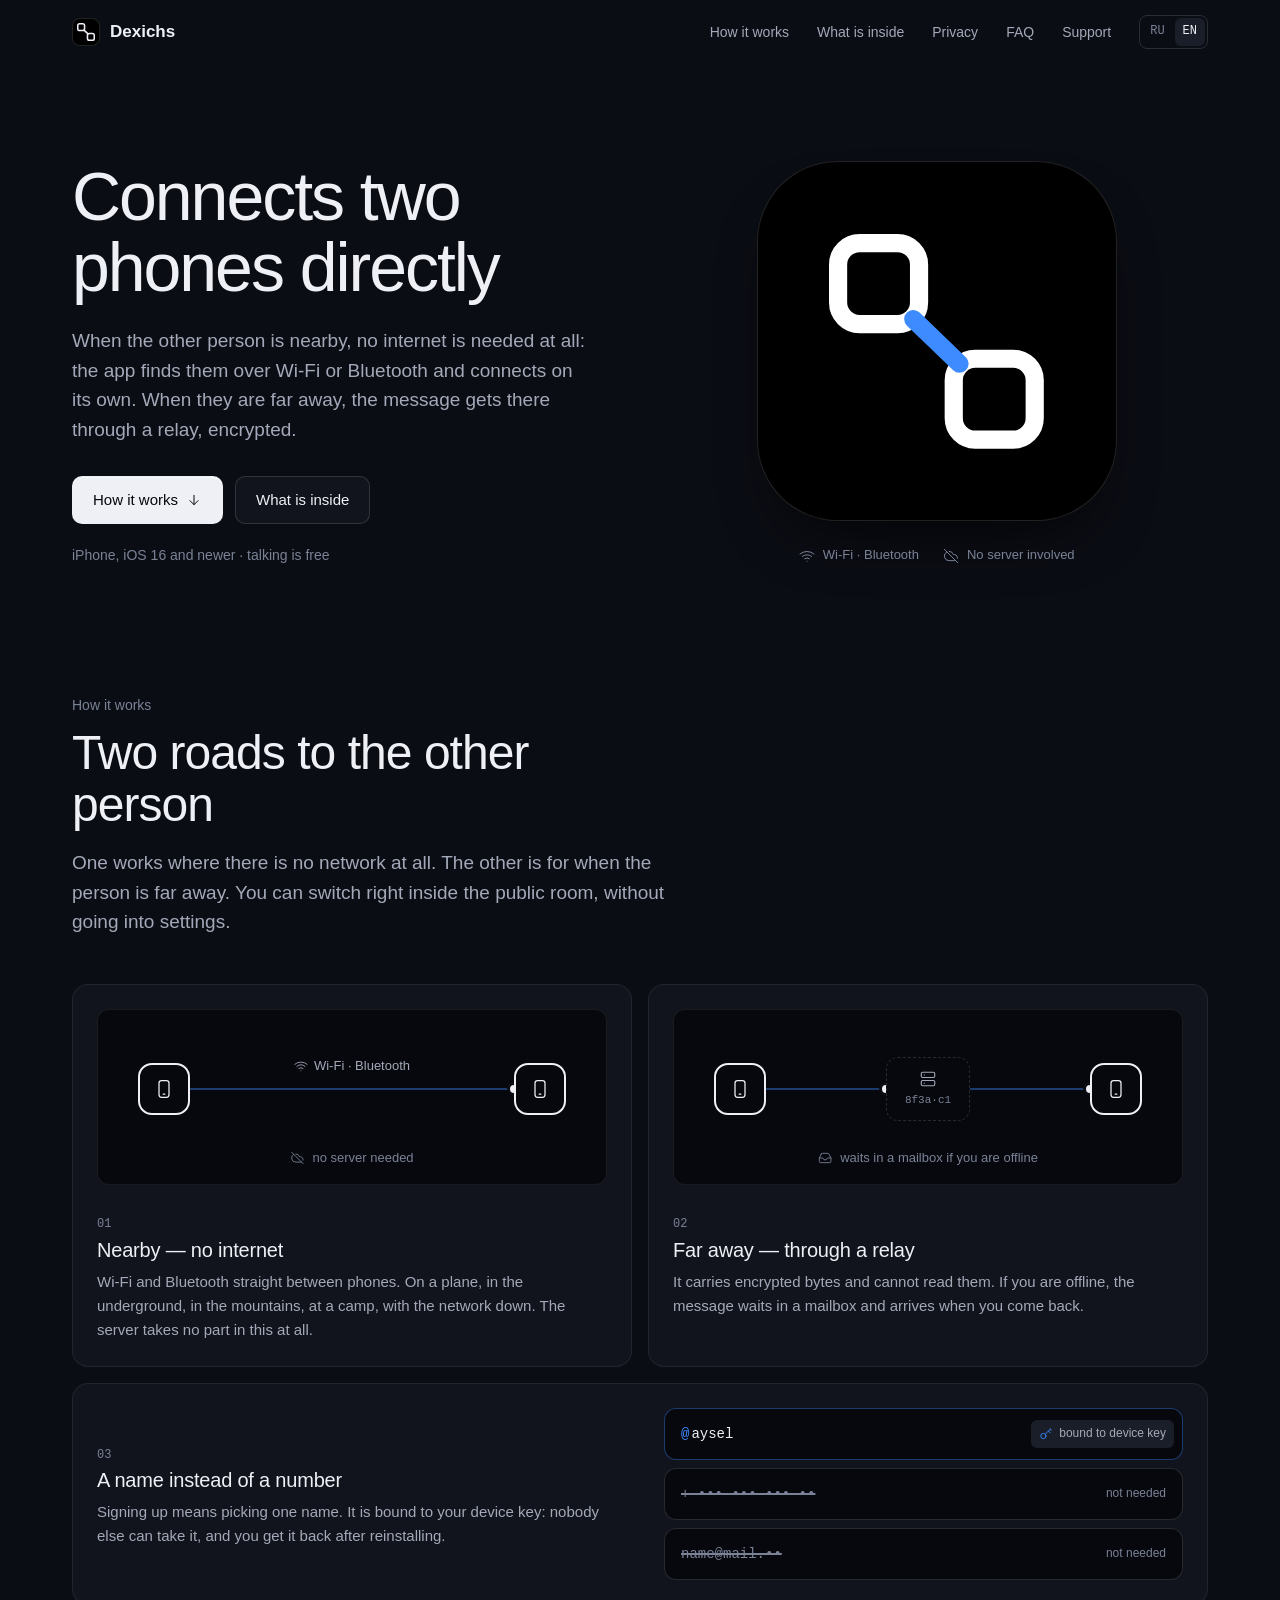
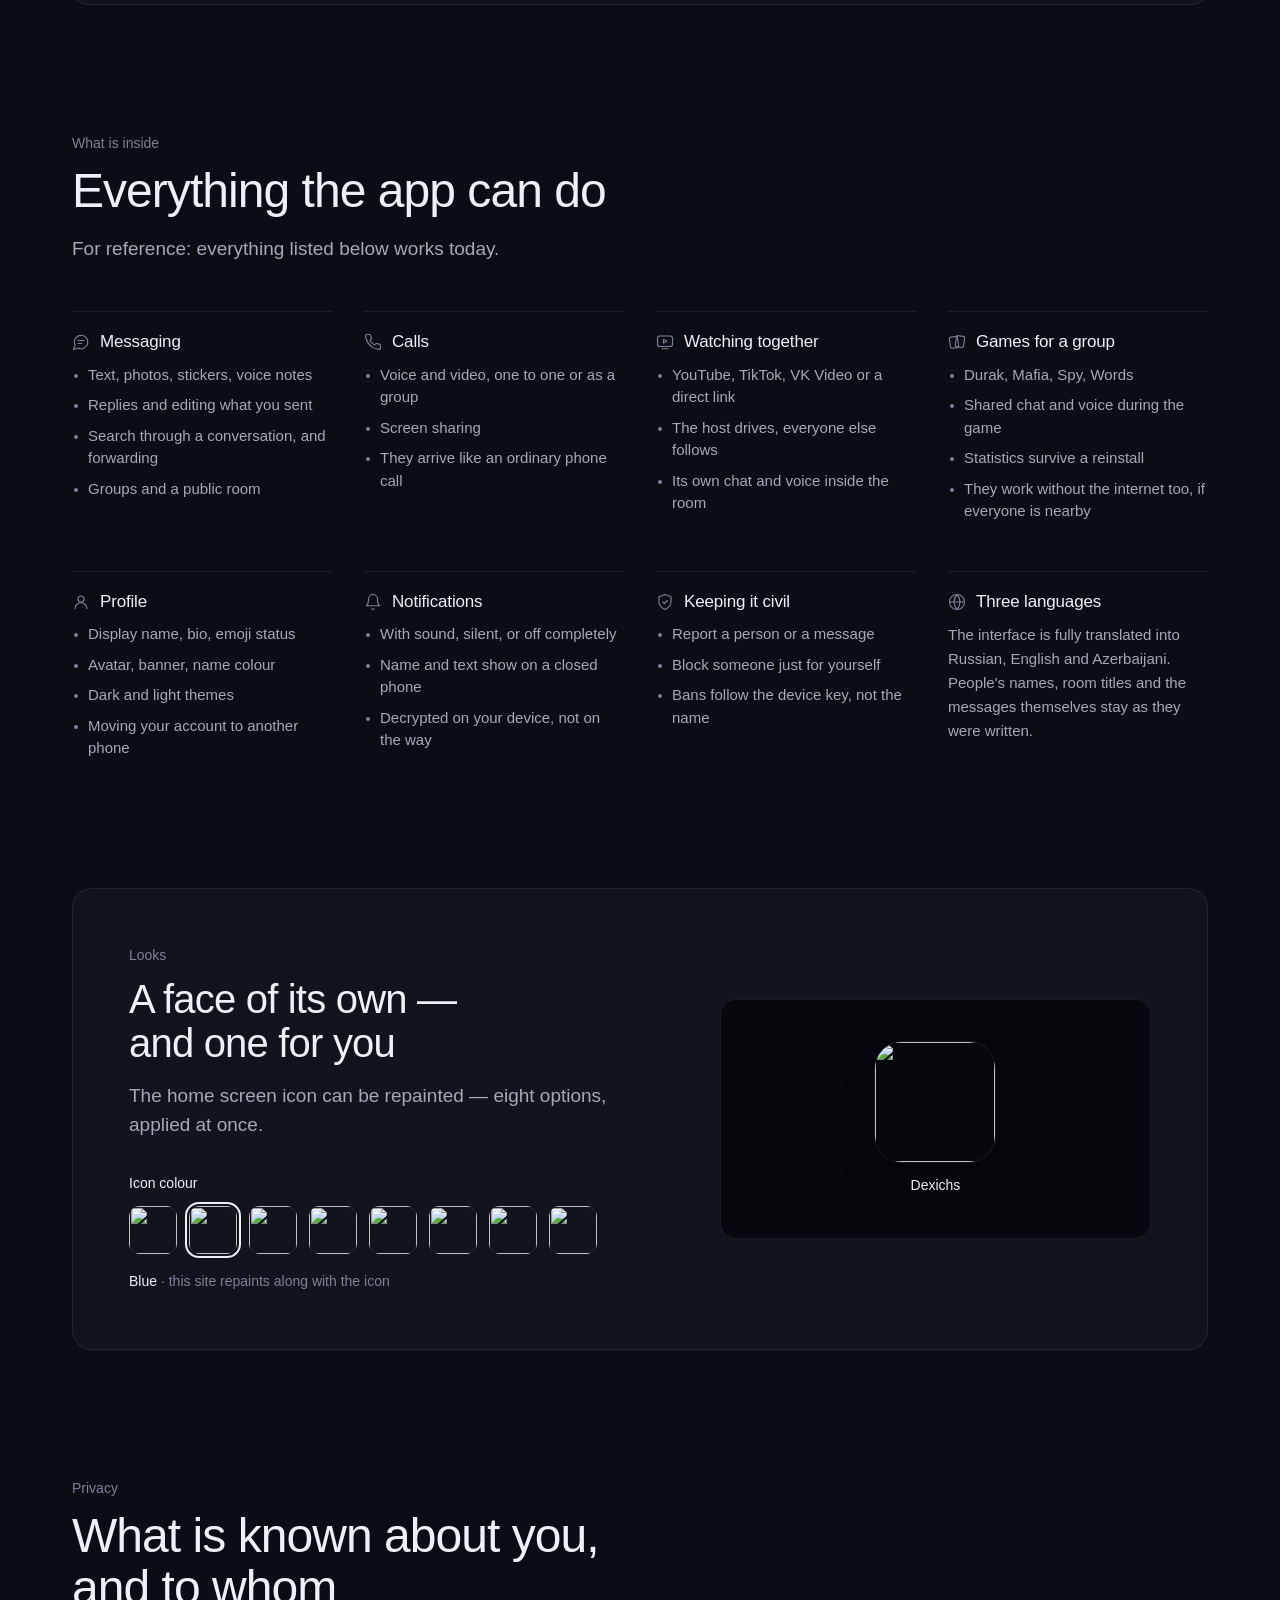
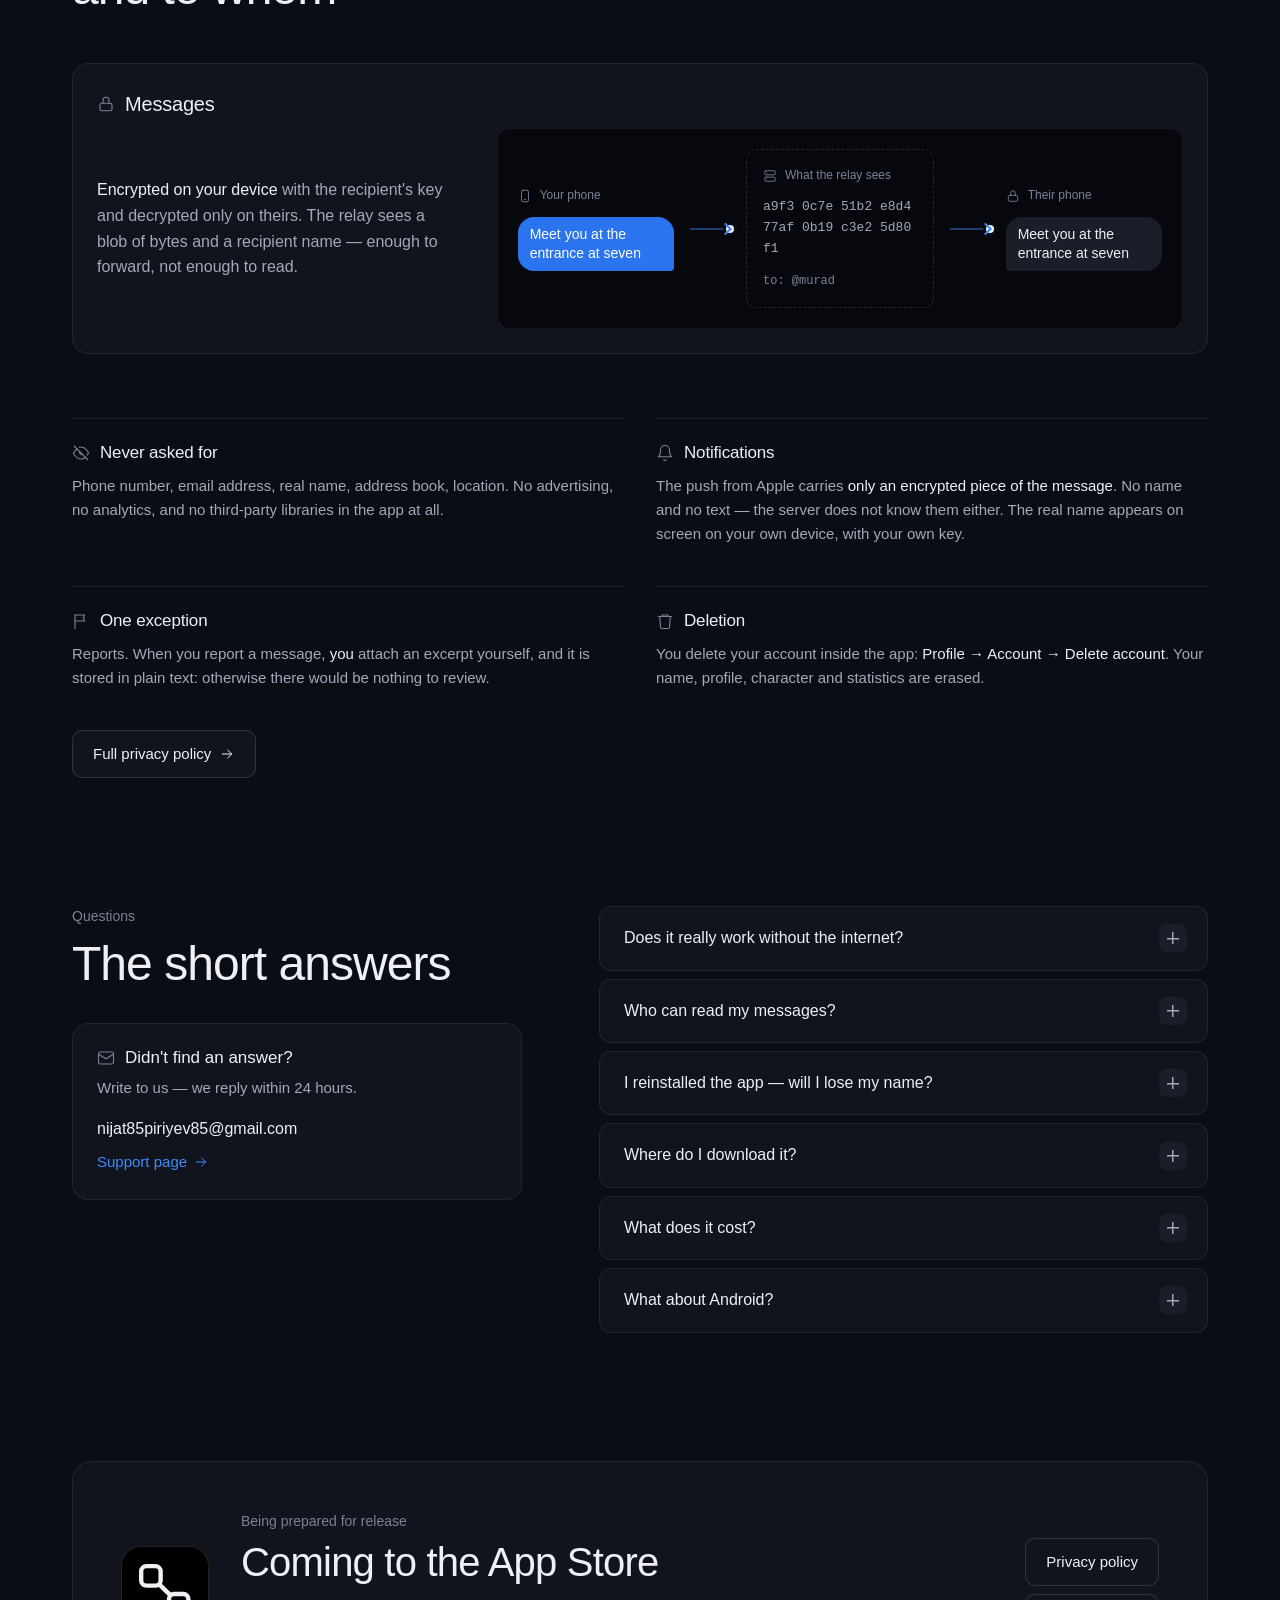
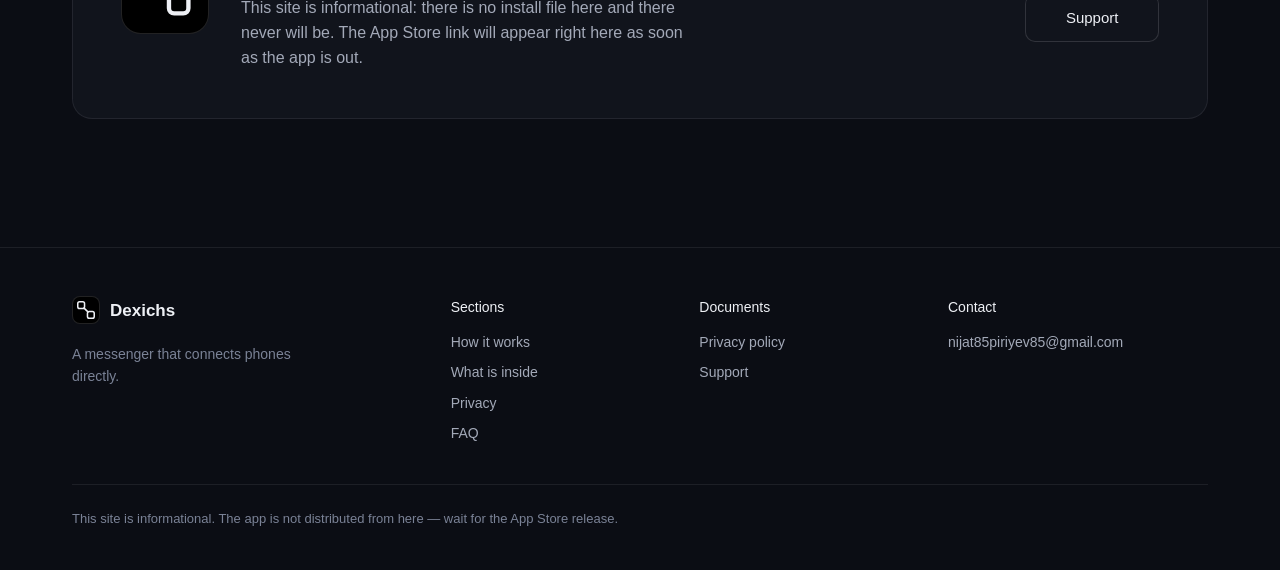
==== commit b5e73925: "Сайт: без нарисованных экранов приложения - Первый экран: вместо двух нарисованных iPhone с переписк" ====
--- a/index.html
+++ b/index.html
@@ -80,7 +80,7 @@
 </script>
 
 <link rel="preload" href="assets/fonts/golostext-cyrillic.woff2" as="font" type="font/woff2" crossorigin>
-<link rel="stylesheet" href="styles.css?v=4">
+<link rel="stylesheet" href="styles.css?v=5">
 </head>
 <body>
 
@@ -126,7 +126,6 @@
   <symbol id="i-screen" viewBox="0 0 24 24"><rect x="2" y="3" width="20" height="14" rx="2.5"/><path d="M8 21h8M12 17v4"/><path d="m9 10 3-3 3 3M12 7v6"/></symbol>
   <symbol id="i-hangup" viewBox="0 0 24 24"><path d="M3.7 13.6a2 2 0 0 1-.5-2.1c.3-.8.8-1.4 1.5-1.9a13.5 13.5 0 0 1 14.6 0c.7.5 1.2 1.1 1.5 1.9a2 2 0 0 1-.5 2.1l-1.3 1.3a2 2 0 0 1-2.3.4l-1.8-.9a2 2 0 0 1-1.1-1.8V11a11 11 0 0 0-3.6 0v1.6a2 2 0 0 1-1.1 1.8l-1.8.9a2 2 0 0 1-2.3-.4z"/></symbol>
   <symbol id="i-block" viewBox="0 0 24 24"><circle cx="12" cy="12" r="9"/><path d="m5.7 5.7 12.6 12.6"/></symbol>
-  <symbol id="i-check2" viewBox="0 0 24 24"><path d="m2 13 4 4 8-9"/><path d="m10 16 1 1 9-9"/></symbol>
 </svg>
 
 <header class="top" id="top">
@@ -157,8 +156,8 @@
 <main id="main">
 
   <!-- ===== Первый экран =====
-       Справа — не картинка «про связь», а сама связь: два телефона без сети,
-       одна и та же переписка на обоих и прямая между ними, как на знаке. -->
+       Справа — настоящий знак приложения, без выдуманных экранов: две фигуры
+       и прямая между ними. Прямая прочерчивается один раз при загрузке. -->
   <section class="hero">
     <div class="wrap hero__grid">
       <div class="hero__copy">
@@ -171,41 +170,15 @@
         <p class="hero__meta" data-i18n="heroMeta">iPhone, iOS 16 и новее · общаться бесплатно</p>
       </div>
 
-      <figure class="duo" aria-hidden="true">
-        <div class="duo__stage">
-          <div class="phone phone--a">
-            <div class="phone__screen">
-              <div class="phone__status"><b>21:40</b><span data-i18n="phNoNet">Нет сети</span></div>
-              <div class="phone__head">
-                <span class="ava ava--b">M</span>
-                <span class="phone__who"><b>murad</b><small data-i18n="phNearby">рядом · без интернета</small></span>
-              </div>
-              <div class="phone__chat">
-                <div class="msg msg--in" data-i18n="vReplyQ">Где встречаемся?</div>
-                <div class="msg msg--out"><span data-i18n="m2">У костра, через две палатки 🏕</span><svg class="msg__tick" aria-hidden="true"><use href="#i-check2"/></svg></div>
-              </div>
-              <div class="phone__input" data-i18n="phInput">Сообщение</div>
-            </div>
-          </div>
-
-          <div class="duo__link"><span class="duo__line"></span><span class="duo__dot"></span></div>
-
-          <div class="phone phone--b">
-            <div class="phone__screen">
-              <div class="phone__status"><b>21:40</b><span data-i18n="phNoNet">Нет сети</span></div>
-              <div class="phone__head">
-                <span class="ava">A</span>
-                <span class="phone__who"><b>aysel</b><small data-i18n="phNearby">рядом · без интернета</small></span>
-              </div>
-              <div class="phone__chat">
-                <div class="msg msg--out" data-i18n="vReplyQ">Где встречаемся?</div>
-                <div class="msg msg--in msg--new" data-i18n="m2">У костра, через две палатки 🏕</div>
-              </div>
-              <div class="phone__input" data-i18n="phInput">Сообщение</div>
-            </div>
-          </div>
-        </div>
-        <figcaption class="duo__caption">
+      <figure class="sign" aria-hidden="true">
+        <div class="sign__tile">
+          <svg viewBox="96 90 520 520">
+            <rect x="118" y="112" width="196" height="196" rx="52" fill="none" stroke="currentColor" stroke-width="44"/>
+            <rect x="398" y="392" width="196" height="196" rx="52" fill="none" stroke="currentColor" stroke-width="44"/>
+            <line class="sign__line" x1="300" y1="296" x2="412" y2="404" stroke-width="44" stroke-linecap="round"/>
+          </svg>
+        </div>
+        <figcaption class="sign__caption">
           <span><svg class="ico"><use href="#i-wifi"/></svg><span data-i18n="sceneLink">Wi-Fi · Bluetooth</span></span>
           <span><svg class="ico"><use href="#i-cloud-off"/></svg><span data-i18n="sceneNoServer">Сервер не участвует</span></span>
         </figcaption>
@@ -280,8 +253,7 @@
   </section>
 
   <!-- ===== Что внутри =====
-       Две главные вещи мессенджера — переписка и звонки — показаны крупно,
-       с живыми макетами. Остальное — коротким списком, без картинок. -->
+       Только список того, что работает, — без нарисованных экранов. -->
   <section class="section wrap" id="inside">
     <header class="section__head">
       <p class="eyebrow" data-i18n="insideEyebrow">Что внутри</p>
@@ -289,54 +261,24 @@
       <p class="lede" data-reveal data-i18n="insideLede">Ознакомительно: ниже перечислено то, что работает сегодня.</p>
     </header>
 
-    <div class="spots">
-      <article class="card spot" data-reveal>
-        <div class="spot__text">
-          <h3><svg class="ico"><use href="#i-chat"/></svg><span data-i18n="f1t">Переписка</span></h3>
-          <ul>
-            <li data-i18n="f1a">Текст, фотографии, стикеры, голосовые</li>
-            <li data-i18n="f1b">Ответы на сообщение и правка отправленного</li>
-            <li data-i18n="f1c">Поиск по переписке и пересылка</li>
-            <li data-i18n="f1d">Группы и общая комната</li>
-          </ul>
-        </div>
-        <div class="mini-chat" aria-hidden="true">
-          <div class="msg msg--in" data-i18n="vReplyQ">Где встречаемся?</div>
-          <div class="msg msg--out msg--reply">
-            <span class="quote"><b>aysel</b><span data-i18n="vReplyQ">Где встречаемся?</span></span>
-            <span data-i18n="vReplyA">У входа, в семь</span>
-            <small class="edited" data-i18n="vEdited">изменено</small>
-          </div>
-          <div class="sticker">🦊</div>
-        </div>
-      </article>
-
-      <article class="card spot" data-reveal>
-        <div class="spot__text">
-          <h3><svg class="ico"><use href="#i-call"/></svg><span data-i18n="f2t">Звонки</span></h3>
-          <ul>
-            <li data-i18n="f2a">Голос и видео, один на один и компанией</li>
-            <li data-i18n="f2b">Демонстрация экрана</li>
-            <li data-i18n="f2c">Приходят как обычный звонок телефона</li>
-          </ul>
-        </div>
-        <div class="mini-call" aria-hidden="true">
-          <div class="mini-call__people">
-            <span class="ava ava--lg is-talking">A</span>
-            <span class="ava ava--lg ava--b">M</span>
-            <span class="ava ava--lg ava--c">N</span>
-          </div>
-          <div class="mini-call__bar">
-            <span><svg class="ico"><use href="#i-mic"/></svg></span>
-            <span><svg class="ico"><use href="#i-video"/></svg></span>
-            <span><svg class="ico"><use href="#i-screen"/></svg></span>
-            <span class="is-end"><svg class="ico"><use href="#i-hangup"/></svg></span>
-          </div>
-        </div>
-      </article>
-    </div>
-
     <div class="more">
+      <section class="item" data-reveal>
+        <h3><svg class="ico"><use href="#i-chat"/></svg><span data-i18n="f1t">Переписка</span></h3>
+        <ul>
+          <li data-i18n="f1a">Текст, фотографии, стикеры, голосовые</li>
+          <li data-i18n="f1b">Ответы на сообщение и правка отправленного</li>
+          <li data-i18n="f1c">Поиск по переписке и пересылка</li>
+          <li data-i18n="f1d">Группы и общая комната</li>
+        </ul>
+      </section>
+      <section class="item" data-reveal>
+        <h3><svg class="ico"><use href="#i-call"/></svg><span data-i18n="f2t">Звонки</span></h3>
+        <ul>
+          <li data-i18n="f2a">Голос и видео, один на один и компанией</li>
+          <li data-i18n="f2b">Демонстрация экрана</li>
+          <li data-i18n="f2c">Приходят как обычный звонок телефона</li>
+        </ul>
+      </section>
       <section class="item" data-reveal>
         <h3><svg class="ico"><use href="#i-play"/></svg><span data-i18n="f3t">Смотреть вместе</span></h3>
         <ul>
@@ -408,18 +350,10 @@
         <p class="look__hint"><span class="look__current" aria-live="polite">Синий</span> · <span data-i18n="tintHint">вместе с иконкой перекрашивается и этот сайт</span></p>
       </div>
 
+      <!-- Настоящая иконка в выбранном цвете — та самая, что ляжет на экран. -->
       <div class="look__stage" aria-hidden="true">
-        <div class="home">
-          <span class="home__app"></span><span class="home__app"></span><span class="home__app"></span><span class="home__app"></span>
-          <span class="home__app"></span>
-          <span class="home__app home__app--me">
-            <img src="assets/icons/tint-blue.png" alt="" width="160" height="160" data-tint-icon="large">
-            <small>Dexichs</small>
-          </span>
-          <span class="home__app"></span><span class="home__app"></span>
-          <span class="home__app"></span><span class="home__app"></span><span class="home__app"></span><span class="home__app"></span>
-          <span class="home__dock"><i></i><i></i><i></i><i></i></span>
-        </div>
+        <img class="look__icon" src="assets/icons/tint-blue.png" alt="" width="160" height="160" data-tint-icon="large">
+        <span class="look__name">Dexichs</span>
       </div>
     </div>
   </section>
@@ -573,6 +507,6 @@
   </div>
 </footer>
 
-<script src="script.js?v=4" defer></script>
+<script src="script.js?v=5" defer></script>
 </body>
 </html>
--- a/styles.css
+++ b/styles.css
@@ -375,7 +375,6 @@
 }
 @media (max-width: 980px) {
   .hero__grid { grid-template-columns: minmax(0, 1fr); }
-  .duo { max-width: 520px; width: 100%; margin-inline: auto; }
 }
 
 .hero__title {
@@ -395,122 +394,38 @@
 .hero__actions { display: flex; flex-wrap: wrap; gap: 12px; margin-top: 32px; }
 .hero__meta { margin: 20px 0 0; font-size: 14px; color: var(--muted); }
 
-/* Одно появление на загрузке: текст, потом телефоны. */
-.hero__copy, .duo { animation: rise 0.5s var(--ease) both; }
-.duo { animation-delay: 0.08s; }
+/* Одно появление на загрузке: текст, потом знак. */
+.hero__copy, .sign { animation: rise 0.5s var(--ease) both; }
+.sign { animation-delay: 0.08s; }
 @keyframes rise {
   from { opacity: 0; transform: translateY(8px); }
   to   { opacity: 1; transform: none; }
 }
 
-/* ---- Два телефона ------------------------------------------------------
-   Собраны в em, а em считается от ширины колонки: на телефоне и на широком
-   экране сцена одинаковая, только разного размера. Телефоны стоят по той же
-   диагонали, что и фигуры на знаке, и соединены той же прямой. */
-
-.duo { margin: 0; container-type: inline-size; }
-.duo__stage {
-  position: relative;
-  font-size: min(13px, calc(100cqi / 43));
-  width: 43em;
-  height: 44em;
-  margin-inline: auto;
-}
-
-.phone {
-  position: absolute;
-  width: 17em;
-  height: 35em;
-  padding: 0.5em;
-  border-radius: 3em;
+/* ---- Знак крупно -------------------------------------------------------
+   Настоящий знак приложения: две фигуры белым, перемычка — цветом акцента.
+   Перемычка прочерчивается один раз, как связь, которая установилась. */
+
+.sign { margin: 0; display: grid; justify-items: center; gap: 24px; }
+.sign__tile {
+  display: grid;
+  place-items: center;
+  width: min(360px, 72vw);
+  aspect-ratio: 1;
+  border-radius: 22.4%;
+  color: #fff;
   background: #000;
   border: 1px solid var(--line-2);
-  box-shadow: 0 2em 4em -2em rgba(0, 0, 0, 0.9);
-}
-.phone--a { left: 0; top: 0; }
-.phone--b { right: 0; top: 9em; }
-
-.phone__screen {
-  position: relative;
-  display: flex;
-  flex-direction: column;
-  height: 100%;
-  overflow: hidden;
-  border-radius: 2.5em;
-  background: var(--card);
-}
-.phone__screen::before {   /* вырез камеры */
-  content: "";
-  position: absolute;
-  left: 50%; top: 0.8em;
-  width: 5em; height: 1.4em;
-  margin-left: -2.5em;
-  border-radius: 1em;
-  background: #000;
-}
-.phone__status {
-  display: flex;
-  justify-content: space-between;
-  align-items: center;
-  height: 3em;
-  padding: 0 1.6em;
-  font-size: 0.85em;
-}
-.phone__status b { font-weight: 600; }
-.phone__status span { color: var(--muted); font-size: 0.9em; }
-
-.phone__head {
-  display: flex;
-  align-items: center;
-  gap: 0.75em;
-  padding: 0.75em 1em;
-  border-bottom: 1px solid var(--line);
-}
-.phone__head .ava { width: 2.5em; height: 2.5em; font-size: 1em; }
-.phone__who { display: flex; flex-direction: column; min-width: 0; line-height: 1.25; }
-.phone__who b { font-weight: 500; font-size: 1em; }
-.phone__who small { font-size: 0.8em; color: var(--accent); white-space: nowrap; }
-
-.phone__chat {
-  flex: 1;
-  display: flex;
-  flex-direction: column;
-  justify-content: flex-end;
-  gap: 0.5em;
-  padding: 1em;
-}
-.phone__chat .msg { font-size: 1em; max-width: 88%; }
-.msg__tick { width: 1.1em; height: 1.1em; margin-left: 0.4em; vertical-align: -0.2em; fill: none; stroke: currentColor; stroke-width: 2; opacity: 0.8; }
-
-.phone__input {
-  margin: 0 0.75em 1.25em;
-  padding: 0.6em 1em;
-  border-radius: 1.4em;
-  border: 1px solid var(--line-2);
-  color: var(--muted);
-  font-size: 0.9em;
-}
-
-/* Линия связи: от правого края первого телефона к левому краю второго,
-   под 45° — как перемычка на знаке. */
-.duo__link {
-  position: absolute;
-  z-index: 2;
-  left: 17em; top: 15em;
-  width: 12.73em;
-  height: 2px;
-  margin-top: -1px;
-  transform: rotate(45deg);
-  transform-origin: 0 50%;
-}
-.duo__line {
-  position: absolute;
-  inset: 0;
-  background: var(--accent);
-  transform-origin: 0 50%;
-  animation: draw 0.5s var(--ease) 0.45s both;
-}
-.duo__dot,
+  box-shadow: 0 32px 64px -32px rgba(0, 0, 0, 0.9);
+}
+.sign__tile svg { width: 60%; height: 60%; overflow: visible; }
+.sign__line {
+  stroke: var(--accent);
+  stroke-dasharray: 160;
+  animation: drawLine 0.6s var(--ease) 0.5s both;
+}
+@keyframes drawLine { from { stroke-dashoffset: 160; } to { stroke-dashoffset: 0; } }
+
 .wire__dot,
 .cipher__arrow i {
   position: absolute;
@@ -522,40 +437,20 @@
   box-shadow: 0 0 0 3px var(--bg);
 }
 /* Точка проходит путь один раз и остаётся у получателя: сообщение дошло. */
-.duo__dot { left: 100%; animation: travel 0.9s var(--ease) 0.95s both; }
-@keyframes draw   { from { transform: scaleX(0); } }
 @keyframes travel { from { left: 0; opacity: 0; } 15% { opacity: 1; } to { left: 100%; opacity: 1; } }
 
-/* Входящее у получателя появляется, когда точка до него доехала. */
-.msg--new { animation: rise 0.4s var(--ease) 1.75s both; }
-
-.duo__caption {
+.sign__caption {
   display: flex;
   flex-wrap: wrap;
   justify-content: center;
   gap: 8px 24px;
-  margin-top: 24px;
   font-size: 13px;
   color: var(--muted);
 }
-.duo__caption > span { display: inline-flex; align-items: center; gap: 8px; }
-.duo__caption .ico { width: 16px; height: 16px; }
-
-/* ---- Общие для иллюстраций: аватары и пузыри сообщений ------------------ */
-
-.ava {
-  display: grid;
-  place-items: center;
-  flex: none;
-  width: 32px; height: 32px;
-  border-radius: 50%;
-  font-weight: 500;
-  font-size: 14px;
-  color: #fff;
-  background: var(--accent-fill);
-}
-.ava--b { background: #c4674f; }
-.ava--c { background: #2f9c86; }
+.sign__caption > span { display: inline-flex; align-items: center; gap: 8px; }
+.sign__caption .ico { width: 16px; height: 16px; }
+
+/* ---- Пузыри сообщений (схема шифрования) -------------------------------- */
 
 .msg {
   width: fit-content;
@@ -705,22 +600,8 @@
   .field { font-size: 13px; padding-left: 12px; }
 }
 
-/* ---- Что внутри -------------------------------------------------------- */
-
-.spots { display: grid; grid-template-columns: 1fr 1fr; gap: 16px; }
-@media (max-width: 860px) { .spots { grid-template-columns: 1fr; } }
-
-.spot {
-  display: grid;
-  grid-template-columns: minmax(0, 1fr) minmax(0, 0.95fr);
-  gap: 24px;
-  align-items: center;
-  padding: 24px;
-}
-@media (max-width: 1060px) and (min-width: 861px) { .spot { grid-template-columns: 1fr; } }
-@media (max-width: 480px) { .spot { grid-template-columns: 1fr; } }
-
-.spot h3,
+/* ---- Что внутри: восемь пунктов списком -------------------------------- */
+
 .item h3 {
   display: flex;
   align-items: center;
@@ -729,12 +610,10 @@
   letter-spacing: -0.01em;
   margin: 0 0 12px;
 }
-.spot h3 .ico,
 .item h3 .ico,
 .fact dt .ico,
 .ask h3 .ico { color: var(--muted); }
 
-.spot ul,
 .item ul {
   margin: 0;
   padding: 0;
@@ -744,9 +623,7 @@
   color: var(--text-2);
   font-size: 15px;
 }
-.spot li,
 .item li { position: relative; padding-left: 16px; line-height: 1.5; }
-.spot li::before,
 .item li::before {
   content: "";
   position: absolute;
@@ -758,63 +635,18 @@
 
 .more {
   display: grid;
-  grid-template-columns: repeat(3, minmax(0, 1fr));
-  gap: 40px 32px;
-  margin-top: 64px;
-}
-@media (max-width: 860px) { .more { grid-template-columns: repeat(2, minmax(0, 1fr)); } }
+  grid-template-columns: repeat(4, minmax(0, 1fr));
+  gap: 48px 32px;
+}
+@media (max-width: 1060px) { .more { grid-template-columns: repeat(2, minmax(0, 1fr)); } }
 @media (max-width: 560px) { .more { grid-template-columns: minmax(0, 1fr); gap: 32px; } }
 .item { padding-top: 20px; border-top: 1px solid var(--line); }
 .item h3 { font-size: 17px; }
 .item p { margin: 0; color: var(--text-2); font-size: 15px; }
 
-/* Макеты внутри карточек: переписка и звонок. */
-.mini-chat,
-.mini-call {
-  display: flex;
-  flex-direction: column;
-  gap: 8px;
-  padding: 16px;
-  border-radius: 12px;
-  border: 1px solid var(--line);
-  background: var(--bg-deep);
-}
-.mini-chat .msg { font-size: 13px; }
-.msg--reply { display: flex; flex-direction: column; gap: 2px; }
-.quote {
-  display: flex;
-  flex-direction: column;
-  padding: 2px 0 2px 8px;
-  margin-bottom: 4px;
-  border-left: 2px solid currentColor;
-  font-size: 12px;
-  opacity: 0.82;
-  line-height: 1.3;
-}
-.quote b { font-weight: 600; }
-.edited { font-size: 11px; opacity: 0.72; align-self: flex-end; }
-.sticker { align-self: flex-end; font-size: 44px; line-height: 1; }
-
-.mini-call { align-items: center; gap: 16px; padding-block: 24px; }
-.mini-call__people { display: flex; gap: 12px; }
-.ava--lg { width: 56px; height: 56px; font-size: 20px; }
-/* Кто говорит — тонкое кольцо, как в самом приложении. Без пульсации. */
-.is-talking { box-shadow: 0 0 0 2px var(--bg-deep), 0 0 0 4px var(--accent); }
-.mini-call__bar { display: flex; gap: 8px; }
-.mini-call__bar span {
-  display: grid;
-  place-items: center;
-  width: 40px; height: 40px;
-  border-radius: 50%;
-  background: var(--raised);
-  color: var(--text-2);
-}
-.mini-call__bar .ico { width: 18px; height: 18px; }
-.mini-call__bar .is-end { background: #d9443a; color: #fff; }
-
 /* ---- Оформление: выбор цвета -------------------------------------------
-   Здесь цвет иконки — главное, поэтому всё вокруг нейтральное: экран
-   «Домой» без цветных обоев, чтобы читалась только иконка. */
+   Здесь цвет иконки — главное, поэтому всё вокруг нейтральное: справа
+   только сама иконка в выбранном цвете. */
 
 .look {
   display: grid;
@@ -855,42 +687,24 @@
 .look__hint { margin: 16px 0 0; color: var(--muted); font-size: 14px; }
 .look__current { color: var(--text); font-weight: 500; }
 
-.look__stage { display: grid; place-items: center; }
-.home {
-  position: relative;
-  width: min(300px, 100%);
-  display: grid;
-  grid-template-columns: repeat(4, 1fr);
-  gap: 24px 16px;
-  padding: 32px 20px 16px;
-  border-radius: 40px;
-  border: 1px solid var(--line-2);
-  background: linear-gradient(180deg, #1a1e28, #11141c);
-  box-shadow: 0 32px 64px -32px rgba(0, 0, 0, 0.9);
-}
-.home__app { aspect-ratio: 1; border-radius: 22.4%; background: rgba(238, 240, 245, 0.07); }
-.home__app--me { position: relative; background: none; }
-.home__app--me img { width: 100%; height: 100%; border-radius: 22.4%; box-shadow: 0 0 0 1px var(--line); }
-.home__app--me img.is-bump { animation: swap 0.25s var(--ease); }
+.look__stage {
+  display: grid;
+  justify-items: center;
+  align-content: center;
+  gap: 12px;
+  min-height: 240px;
+  border-radius: var(--r-card);
+  background: var(--bg-deep);
+  border: 1px solid var(--line);
+}
+.look__icon {
+  width: 120px; height: 120px;
+  border-radius: 22.4%;
+  box-shadow: 0 0 0 1px var(--line), 0 24px 48px -24px rgba(0, 0, 0, 0.9);
+}
+.look__icon.is-bump { animation: swap 0.25s var(--ease); }
 @keyframes swap { from { opacity: 0.4; transform: scale(0.94); } }
-.home__app--me small {
-  position: absolute;
-  left: 50%; top: calc(100% + 4px);
-  transform: translateX(-50%);
-  font-size: 10px;
-  color: var(--text);
-}
-.home__dock {
-  grid-column: 1 / -1;
-  display: grid;
-  grid-template-columns: repeat(4, 1fr);
-  gap: 16px;
-  margin-top: 12px;
-  padding: 12px;
-  border-radius: 24px;
-  background: rgba(238, 240, 245, 0.06);
-}
-.home__dock i { aspect-ratio: 1; border-radius: 22.4%; background: rgba(238, 240, 245, 0.08); }
+.look__name { font-size: 14px; color: var(--text); }
 
 /* ---- Приватность ------------------------------------------------------- */
 
